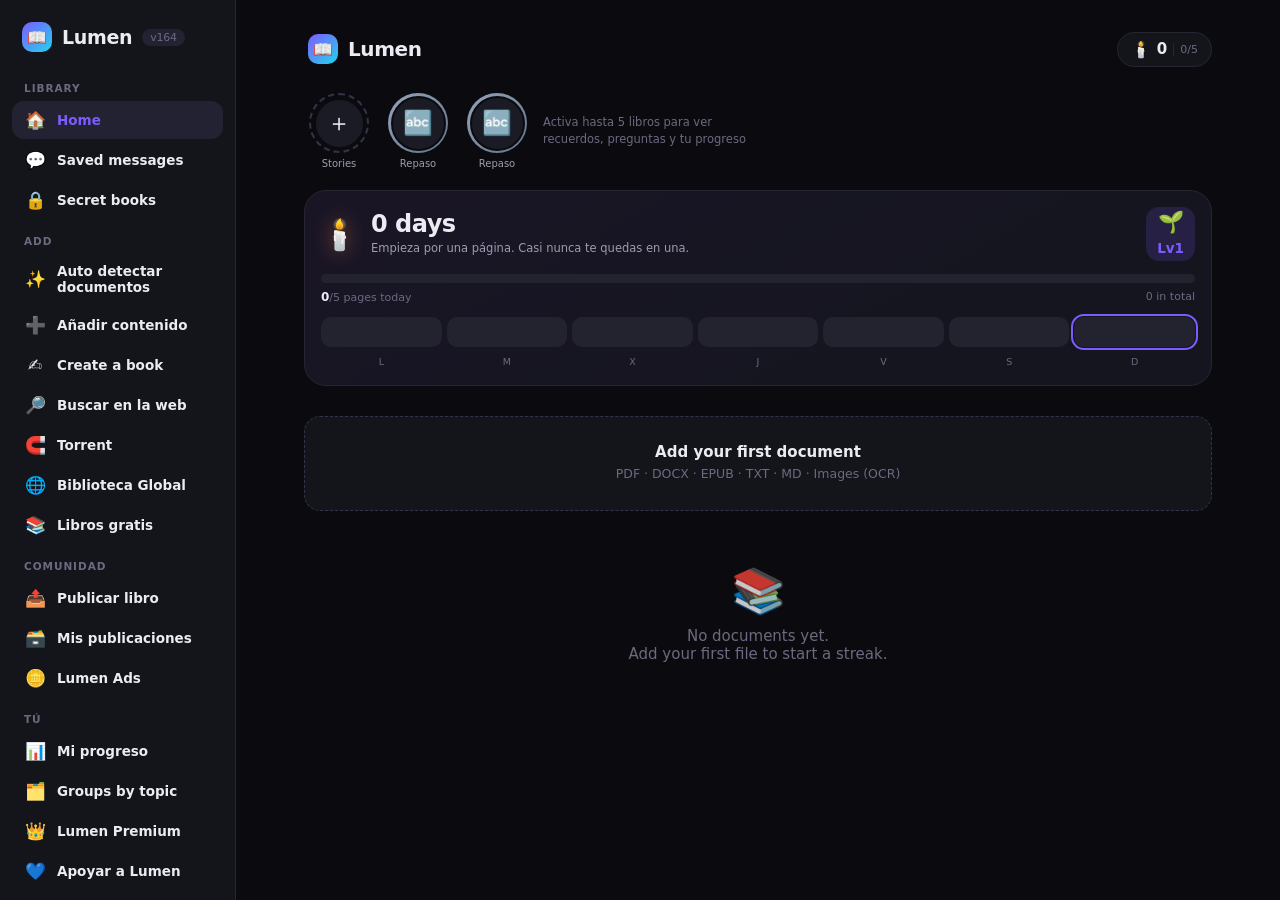
==== index.html @ 6e6fe769 "todo subido" ====
<!doctype html>
<html lang="es" class="dark">
  <head>
    <meta charset="UTF-8" />
    <link rel="icon" type="image/svg+xml" href="./favicon.svg" />
    <meta
      name="viewport"
      content="width=device-width, initial-scale=1.0, maximum-scale=1.0, user-scalable=no, viewport-fit=cover"
    />
    <meta name="theme-color" content="#0b0b0f" />
    <meta name="mobile-web-app-capable" content="yes" />
    <meta name="apple-mobile-web-app-status-bar-style" content="black-translucent" />
    <title>Lumen Reader</title>
    <script type="module" crossorigin src="./assets/index-DOrzQ79O.js"></script>
    <link rel="modulepreload" crossorigin href="./assets/rolldown-runtime-D1cXj70v.js">
    <link rel="modulepreload" crossorigin href="./assets/react-1WJTggxS.js">
    <link rel="modulepreload" crossorigin href="./assets/db-Ii3ipPL7.js">
    <link rel="modulepreload" crossorigin href="./assets/originals-D2DFW8Gx.js">
    <link rel="modulepreload" crossorigin href="./assets/streak-CnTdupFR.js">
    <link rel="stylesheet" crossorigin href="./assets/index-DQUWFWNX.css">
  <link rel="manifest" href="./manifest.webmanifest"><script id="vite-plugin-pwa:register-sw" src="./registerSW.js"></script></head>
  <body>
    <div id="root"></div>
  </body>
</html>
---- assets/index-DQUWFWNX.css ----
:root {
  --bg: #0b0b0f;
  --bg-soft: #14141b;
  --bg-elev: #1b1b25;
  --line: #262633;
  --fg: #ecebf3;
  --fg-dim: #9d9cb0;
  --fg-mute: #6b6a80;
  --accent: #7c5cff;
  --accent-2: #22d3ee;
  --flame: #ff8a3d;
  --ok: #34d399;
  --danger: #f87171;
  --radius: 18px;
  --safe-t: env(safe-area-inset-top, 0px);
  --safe-b: env(safe-area-inset-bottom, 0px);
  --reader-bg: #0b0b0f;
  --reader-fg: #ecebf3;
  /* superficies derivadas: cada tema las redefine */
  --streak-a: #1a1526;
  --streak-b: #151520;
  --track: #23222f;
  --dash: #33324a;
  --drop-over: #191830;
  --cover-a: #262336;
  --cover-b: #1b1a26;
  --chip-bg: #232232;
  --grab: #3a3950;
  --switch-off: #35344a;
  --pop-bg: #262538;
  color-scheme: dark;
}

/* ---- Temas completos: afectan a TODA la app, no solo al lector ---- */
:root[data-theme='dark'] {
  color-scheme: dark;
}

:root[data-theme='black'] {
  --streak-a: #101018;
  --streak-b: #08080c;
  --track: #1c1c26;
  --dash: #2a2a38;
  --drop-over: #14141d;
  --cover-a: #1b1b26;
  --cover-b: #121219;
  --chip-bg: #1b1b26;
  --grab: #2e2e3e;
  --switch-off: #2b2b3a;
  --pop-bg: #16161f;
  --bg: #000000;
  --bg-soft: #0c0c10;
  --bg-elev: #131318;
  --line: #232330;
  --fg: #e6e6ee;
  --fg-dim: #9a99ad;
  --fg-mute: #6a697e;
  --reader-bg: #000000;
  --reader-fg: #d7d7de;
  color-scheme: dark;
}

:root[data-theme='sepia'] {
  --streak-a: #f7eeda;
  --streak-b: #ecdcbf;
  --track: #ddcdaf;
  --dash: #c9b48f;
  --drop-over: #f2e6cd;
  --cover-a: #f0e2c8;
  --cover-b: #e3d1ae;
  --chip-bg: #e8dbc0;
  --grab: #c3ae89;
  --switch-off: #c9b795;
  --pop-bg: #fbf4e6;
  --bg: #efe3cc;
  --bg-soft: #f7eeda;
  --bg-elev: #fbf4e6;
  --line: #ddcdaf;
  --fg: #3a3025;
  --fg-dim: #6d5f4b;
  --fg-mute: #8d7d64;
  --accent: #a1662f;
  --accent-2: #c98a3e;
  --reader-bg: #f3e9d7;
  --reader-fg: #3a3025;
  color-scheme: light;
}

:root[data-theme='light'] {
  --streak-a: #ffffff;
  --streak-b: #eef0f7;
  --track: #e3e5ee;
  --dash: #c6cad8;
  --drop-over: #eceefb;
  --cover-a: #f2f4fa;
  --cover-b: #e6e9f3;
  --chip-bg: #eaecf4;
  --grab: #c8ccd9;
  --switch-off: #c2c6d4;
  --pop-bg: #ffffff;
  --bg: #f4f5f9;
  --bg-soft: #ffffff;
  --bg-elev: #ffffff;
  --line: #e0e2ea;
  --fg: #14141b;
  --fg-dim: #55566a;
  --fg-mute: #7c7d92;
  --accent: #6d47ff;
  --accent-2: #0ea5b7;
  --reader-bg: #ffffff;
  --reader-fg: #14141b;
  color-scheme: light;
}

:root[data-theme='nocturno'] {
  --streak-a: #12263a;
  --streak-b: #0d1b2a;
  --track: #1b3145;
  --dash: #27455e;
  --drop-over: #12283c;
  --cover-a: #163049;
  --cover-b: #102437;
  --chip-bg: #17304a;
  --grab: #2b4c68;
  --switch-off: #274158;
  --pop-bg: #142438;
  --bg: #0a1420;
  --bg-soft: #0f1c2c;
  --bg-elev: #142438;
  --line: #1f3549;
  --fg: #dbe9f5;
  --fg-dim: #8fa8bf;
  --fg-mute: #62809b;
  --accent: #38bdf8;
  --accent-2: #34d399;
  --reader-bg: #0a1420;
  --reader-fg: #cfe2f2;
  color-scheme: dark;
}

* {
  box-sizing: border-box;
  -webkit-tap-highlight-color: transparent;
}

html,
body,
#root {
  height: 100%;
  margin: 0;
}

body {
  background: var(--bg);
  color: var(--fg);
  font-family: 'Inter', system-ui, -apple-system, 'Segoe UI', Roboto, sans-serif;
  overscroll-behavior: none;
  -webkit-font-smoothing: antialiased;
}

button {
  font: inherit;
  color: inherit;
  background: none;
  border: none;
  cursor: pointer;
}

input,
select,
textarea {
  font: inherit;
  color: inherit;
}

.app {
  min-height: 100%;
  display: flex;
  flex-direction: column;
}

/* ---------- Library ---------- */

.lib {
  padding: calc(var(--safe-t) + 14px) 16px calc(var(--safe-b) + 96px);
  max-width: 720px;
  margin: 0 auto;
  width: 100%;
}

.lib-head {
  display: flex;
  align-items: center;
  justify-content: space-between;
  gap: 12px;
  margin-bottom: 16px;
}

.brand {
  display: flex;
  align-items: center;
  gap: 10px;
  font-weight: 800;
  font-size: 20px;
  letter-spacing: -0.4px;
  cursor: pointer;
  background: none;
  border: none;
  color: inherit;
  padding: 4px;
  border-radius: 10px;
}
.brand:active { transform: scale(.97); opacity: .85; }

.brand-dot {
  width: 30px;
  height: 30px;
  border-radius: 10px;
  background: linear-gradient(140deg, var(--accent), var(--accent-2));
  display: grid;
  place-items: center;
  font-size: 16px;
}

.icon-btn {
  width: 40px;
  height: 40px;
  border-radius: 12px;
  display: grid;
  place-items: center;
  background: var(--bg-soft);
  border: 1px solid var(--line);
  font-size: 17px;
  transition: transform 0.12s ease, background 0.15s;
}
.icon-btn:active {
  transform: scale(0.92);
}

/* streak card */
.streak-card {
  background: linear-gradient(150deg, var(--streak-a), var(--streak-b) 60%);
  border: 1px solid var(--line);
  border-radius: 22px;
  padding: 18px;
  margin-bottom: 18px;
  position: relative;
  overflow: hidden;
}
.streak-card::after {
  content: '';
  position: absolute;
  right: -50px;
  top: -60px;
  width: 180px;
  height: 180px;
  background: radial-gradient(circle, rgba(124, 92, 255, 0.28), transparent 70%);
}
.streak-top {
  display: flex;
  align-items: center;
  gap: 14px;
}
.flame {
  font-size: 34px;
  filter: drop-shadow(0 0 12px rgba(255, 138, 61, 0.5));
  animation: flick 2.4s ease-in-out infinite;
}
@keyframes flick {
  0%, 100% { transform: scale(1) rotate(-2deg); }
  50% { transform: scale(1.08) rotate(2deg); }
}
.streak-n {
  font-size: 32px;
  font-weight: 900;
  line-height: 1;
  letter-spacing: -1px;
}
.streak-label {
  color: var(--fg-dim);
  font-size: 13px;
  margin-top: 2px;
}
.goal-bar {
  margin-top: 16px;
  height: 12px;
  border-radius: 99px;
  background: var(--track);
  overflow: hidden;
  position: relative;
}
.goal-fill {
  height: 100%;
  border-radius: 99px;
  background: linear-gradient(90deg, var(--accent), var(--accent-2));
  transition: width 0.5s cubic-bezier(0.22, 1, 0.36, 1);
}
.goal-meta {
  display: flex;
  justify-content: space-between;
  font-size: 12px;
  color: var(--fg-dim);
  margin-top: 8px;
}
.week {
  display: flex;
  gap: 6px;
  margin-top: 14px;
}
.week-day {
  flex: 1;
  text-align: center;
  font-size: 10px;
  color: var(--fg-mute);
}
.week-dot {
  height: 26px;
  border-radius: 9px;
  background: var(--track);
  display: grid;
  place-items: center;
  margin-bottom: 4px;
  font-size: 12px;
  border: 1px solid transparent;
}
.week-dot.hit {
  background: linear-gradient(160deg, rgba(124, 92, 255, 0.9), rgba(34, 211, 238, 0.75));
  color: #fff;
}
.week-dot.partial {
  border-color: var(--accent);
  color: var(--accent);
}
.week-dot.today {
  outline: 2px solid rgba(124, 92, 255, 0.6);
  outline-offset: 1px;
}

/* upload */
.drop {
  border: 1.5px dashed var(--dash);
  border-radius: var(--radius);
  padding: 22px 16px;
  text-align: center;
  background: var(--bg-soft);
  margin-bottom: 18px;
  transition: border-color 0.2s, background 0.2s;
}
.drop.over {
  border-color: var(--accent);
  background: var(--drop-over);
}
.drop-title {
  font-weight: 700;
  margin-bottom: 4px;
}
.drop-sub {
  color: var(--fg-mute);
  font-size: 12.5px;
  line-height: 1.5;
}
.btn {
  display: inline-flex;
  align-items: center;
  justify-content: center;
  gap: 8px;
  padding: 11px 18px;
  border-radius: 13px;
  font-weight: 650;
  font-size: 14.5px;
  background: var(--bg-elev);
  border: 1px solid var(--line);
  transition: transform 0.12s, filter 0.15s;
}
.btn:active {
  transform: scale(0.96);
}
.btn.primary {
  background: linear-gradient(135deg, var(--accent), #6d47ff);
  border-color: transparent;
  color: #fff;
  box-shadow: 0 8px 22px -10px rgba(124, 92, 255, 0.9);
}
.btn.ghost {
  background: transparent;
}
.btn.sm {
  padding: 8px 12px;
  font-size: 13px;
  border-radius: 11px;
}
.btn:disabled {
  opacity: 0.45;
}

.section-title {
  font-size: 12px;
  text-transform: uppercase;
  letter-spacing: 1.4px;
  color: var(--fg-mute);
  margin: 20px 4px 10px;
  font-weight: 700;
}

.book {
  display: flex;
  gap: 13px;
  align-items: center;
  padding: 13px;
  border-radius: 16px;
  background: var(--bg-soft);
  border: 1px solid var(--line);
  margin-bottom: 10px;
  transition: transform 0.12s, border-color 0.15s;
}
.book:active {
  transform: scale(0.985);
}
.book-cover {
  width: 46px;
  height: 60px;
  border-radius: 9px;
  display: grid;
  place-items: center;
  font-size: 20px;
  background: linear-gradient(150deg, var(--cover-a), var(--cover-b));
  border: 1px solid var(--line);
  flex-shrink: 0;
  overflow: hidden;
}
.book-cover img {
  width: 100%;
  height: 100%;
  object-fit: cover;
}
.book-main {
  flex: 1;
  min-width: 0;
}
.book-title {
  font-weight: 650;
  font-size: 15px;
  white-space: nowrap;
  overflow: hidden;
  text-overflow: ellipsis;
}
.book-sub {
  font-size: 11.5px;
  color: var(--fg-mute);
  margin-top: 3px;
  display: flex;
  gap: 7px;
  align-items: center;
  flex-wrap: wrap;
}
.tag {
  padding: 1.5px 7px;
  border-radius: 6px;
  background: var(--chip-bg);
  font-size: 10px;
  font-weight: 700;
  letter-spacing: 0.4px;
  text-transform: uppercase;
}
.tag.ocr {
  background: rgba(34, 211, 238, 0.16);
  color: var(--accent-2);
}
.tag.today {
  background: rgba(255, 138, 61, 0.18);
  color: var(--flame);
}
.mini-bar {
  height: 4px;
  border-radius: 99px;
  background: var(--track);
  margin-top: 8px;
  overflow: hidden;
}
.mini-fill {
  height: 100%;
  background: linear-gradient(90deg, var(--accent), var(--accent-2));
}

.empty {
  text-align: center;
  padding: 40px 20px;
  color: var(--fg-mute);
}
.empty-emoji {
  font-size: 44px;
  margin-bottom: 10px;
  opacity: 0.8;
}

/* progress toast */
.import-card {
  background: var(--bg-elev);
  border: 1px solid var(--line);
  border-radius: 16px;
  padding: 14px;
  margin-bottom: 10px;
}
.import-row {
  display: flex;
  justify-content: space-between;
  font-size: 13px;
  margin-bottom: 8px;
  gap: 10px;
}
.import-row b {
  font-weight: 650;
  overflow: hidden;
  text-overflow: ellipsis;
  white-space: nowrap;
}
.bar {
  height: 7px;
  background: var(--track);
  border-radius: 99px;
  overflow: hidden;
}
.bar > i {
  display: block;
  height: 100%;
  background: linear-gradient(90deg, var(--accent), var(--accent-2));
  transition: width 0.3s;
}

/* ---------- Reader ---------- */

.reader {
  position: fixed;
  inset: 0;
  background: var(--reader-bg);
  color: var(--reader-fg);
  display: flex;
  flex-direction: column;
  overflow: hidden;

  /* v117d: el lector a pantalla completa va por encima del sidebar (z:2) */
  z-index: 40;
}

.rd-surface {
  flex: 1;
  position: relative;
  overflow: hidden;
}

.rd-page {
  position: absolute;
  inset: 0;
  overflow-y: auto;
  overflow-x: hidden;
  -webkit-overflow-scrolling: touch;
  overscroll-behavior: contain;
  /* el scroll vertical mandan los dedos; el swipe lateral lo detecta JS */
  touch-action: pan-y;
  padding: calc(var(--safe-t) + 54px) 0 calc(var(--safe-b) + 96px);
}

/* Texto totalmente seleccionable y copiable */
.rd-text {
  -webkit-user-select: text;
  user-select: text;
  -webkit-touch-callout: default;
  white-space: pre-wrap;
  word-break: break-word;
  hyphens: auto;
  margin: 0 auto;
  max-width: 46rem;
  -webkit-user-select: text;
  user-select: text;
  -webkit-touch-callout: default;
  cursor: text;
}
.rd-text::selection,
.rd-text *::selection {
  background: rgba(124, 92, 255, 0.45);
  color: inherit;
}

.rd-canvas-wrap {
  position: absolute;
  inset: 0;
  overflow: hidden;
  display: grid;
  place-items: center;
  touch-action: none;
}
.rd-canvas-wrap canvas,
.rd-canvas-wrap img {
  max-width: 100%;
  max-height: 100%;
  object-fit: contain;
  transform-origin: 0 0;
  will-change: transform;
  display: block;
}

/* carousel */
.carousel {
  display: flex;
  height: 100%;
  overflow-x: auto;
  overflow-y: hidden;
  scroll-snap-type: x mandatory;
  -webkit-overflow-scrolling: touch;
  scrollbar-width: none;
  touch-action: pan-x;
  overscroll-behavior-x: contain;
}
.carousel::-webkit-scrollbar {
  display: none;
}
.carousel-item {
  flex: 0 0 100%;
  width: 100%;
  height: 100%;
  scroll-snap-align: center;
  scroll-snap-stop: always;
  overflow-y: auto;
  overflow-x: hidden;
  padding: calc(var(--safe-t) + 54px) 0 calc(var(--safe-b) + 72px);
}

/* chrome */
.rd-top,
.rd-bottom {
  position: absolute;
  left: 0;
  right: 0;
  z-index: 20;
  transition: transform 0.28s cubic-bezier(0.22, 1, 0.36, 1), opacity 0.2s;
  background: linear-gradient(to bottom, rgba(11, 11, 15, 0.97), rgba(11, 11, 15, 0.82) 70%, transparent);
  backdrop-filter: blur(14px);
}
.rd-top {
  top: 0;
  padding: calc(var(--safe-t) + 8px) 10px 12px;
  display: flex;
  align-items: center;
  gap: 8px;
}
.rd-bottom {
  bottom: 0;
  padding: 10px 12px calc(var(--safe-b) + 10px);
  background: linear-gradient(to top, rgba(11, 11, 15, 0.97), rgba(11, 11, 15, 0.82) 70%, transparent);
}
.hidden-top {
  transform: translateY(-115%);
  opacity: 0;
  pointer-events: none;
}
.hidden-bottom {
  transform: translateY(115%);
  opacity: 0;
  pointer-events: none;
}
:root[data-theme='sepia'] .rd-top,
:root[data-theme='light'] .rd-top {
  background: linear-gradient(to bottom, rgba(255, 255, 255, 0.96), rgba(255, 255, 255, 0.8) 70%, transparent);
}
:root[data-theme='sepia'] .rd-bottom,
:root[data-theme='light'] .rd-bottom {
  background: linear-gradient(to top, rgba(255, 255, 255, 0.96), rgba(255, 255, 255, 0.8) 70%, transparent);
}

.rd-title {
  flex: 1;
  min-width: 0;
  font-size: 13.5px;
  font-weight: 650;
  white-space: nowrap;
  overflow: hidden;
  text-overflow: ellipsis;
  opacity: 0.85;
}

.seg {
  display: flex;
  background: rgba(128, 128, 150, 0.16);
  border-radius: 11px;
  padding: 3px;
  gap: 2px;
}
.seg button {
  padding: 6px 11px;
  border-radius: 9px;
  font-size: 12px;
  font-weight: 650;
  opacity: 0.65;
}
.seg button.on {
  background: var(--accent);
  color: #fff;
  opacity: 1;
}

.rd-progress {
  display: flex;
  align-items: center;
  gap: 10px;
  margin-bottom: 8px;
}
.rd-slider {
  flex: 1;
  -webkit-appearance: none;
  appearance: none;
  height: 22px;
  background: transparent;
}
.rd-slider::-webkit-slider-runnable-track {
  height: 6px;
  border-radius: 99px;
  background: rgba(128, 128, 150, 0.3);
}
.rd-slider::-webkit-slider-thumb {
  -webkit-appearance: none;
  width: 17px;
  height: 17px;
  border-radius: 50%;
  background: var(--accent);
  margin-top: -5.5px;
  border: 2px solid #fff;
  box-shadow: 0 2px 8px rgba(0, 0, 0, 0.4);
}
.rd-slider::-moz-range-track {
  height: 6px;
  border-radius: 99px;
  background: rgba(128, 128, 150, 0.3);
}
.rd-slider::-moz-range-thumb {
  width: 15px;
  height: 15px;
  border: 2px solid #fff;
  border-radius: 50%;
  background: var(--accent);
}
.rd-count {
  font-size: 12px;
  font-variant-numeric: tabular-nums;
  opacity: 0.75;
  min-width: 62px;
  text-align: right;
  font-weight: 600;
}

.rd-tools {
  display: flex;
  gap: 6px;
  justify-content: space-between;
}
.tool {
  flex: 1;
  display: flex;
  flex-direction: column;
  align-items: center;
  gap: 3px;
  padding: 7px 2px;
  border-radius: 12px;
  font-size: 9.5px;
  font-weight: 600;
  opacity: 0.8;
  background: rgba(128, 128, 150, 0.1);
}
.tool span.i {
  font-size: 17px;
}
.tool.active {
  background: var(--accent);
  color: #fff;
  opacity: 1;
}
.tool:active {
  transform: scale(0.94);
}

/* Flechas laterales discretas: ya no son overlays que bloquean el scroll */
.nav-arrow {
  position: absolute;
  top: 50%;
  transform: translateY(-50%);
  width: 40px;
  height: 64px;
  border-radius: 14px;
  display: grid;
  place-items: center;
  font-size: 22px;
  background: rgba(128, 128, 150, 0.16);
  backdrop-filter: blur(8px);
  color: var(--reader-fg);
  opacity: 0.5;
  z-index: 6;
  transition: opacity 0.2s, transform 0.15s;
}
.nav-arrow:active {
  transform: translateY(-50%) scale(0.9);
  opacity: 1;
}
.nav-arrow.left {
  left: 6px;
}
.nav-arrow.right {
  right: 6px;
}
.nav-arrow:disabled {
  opacity: 0.12;
}

.page-badge {
  position: absolute;
  bottom: calc(var(--safe-b) + 8px);
  left: 50%;
  transform: translateX(-50%);
  font-size: 11px;
  opacity: 0.35;
  font-variant-numeric: tabular-nums;
  pointer-events: none;
  z-index: 4;
}

.tts-line {
  background: rgba(124, 92, 255, 0.22);
  border-radius: 4px;
  box-shadow: 0 0 0 3px rgba(124, 92, 255, 0.22);
}

/* sheets & modals */
.backdrop {
  position: fixed;
  inset: 0;
  background: rgba(0, 0, 0, 0.6);
  backdrop-filter: blur(3px);
  z-index: 60;
  animation: fade 0.18s ease;
}
@keyframes fade {
  from { opacity: 0; }
}
.sheet {
  position: fixed;
  left: 0;
  right: 0;
  bottom: 0;
  z-index: 61;
  background: var(--bg-elev);
  border-radius: 24px 24px 0 0;
  border-top: 1px solid var(--line);
  padding: 10px 16px calc(var(--safe-b) + 18px);
  max-height: 88vh;
  overflow-y: auto;
  animation: up 0.26s cubic-bezier(0.22, 1, 0.36, 1);
  color: var(--fg);
}
@keyframes up {
  from { transform: translateY(100%); }
}
.grab {
  width: 40px;
  height: 4px;
  border-radius: 99px;
  background: var(--grab);
  margin: 6px auto 14px;
}
.sheet h3 {
  margin: 0 0 14px;
  font-size: 17px;
  font-weight: 750;
}
.row {
  display: flex;
  align-items: center;
  justify-content: space-between;
  gap: 12px;
  padding: 11px 0;
  border-bottom: 1px solid var(--line);
}
.row:last-child {
  border-bottom: none;
}
.row-label {
  font-size: 14px;
}
.row-sub {
  font-size: 11.5px;
  color: var(--fg-mute);
  margin-top: 2px;
  line-height: 1.45;
}
input[type='range'].plain {
  width: 130px;
  accent-color: var(--accent);
}
select.plain,
input[type='number'].plain,
input[type='text'].plain {
  background: var(--bg-soft);
  border: 1px solid var(--line);
  border-radius: 10px;
  padding: 8px 10px;
  font-size: 13.5px;
  max-width: 170px;
}
.switch {
  width: 48px;
  height: 28px;
  border-radius: 99px;
  background: var(--switch-off);
  position: relative;
  transition: background 0.2s;
  flex-shrink: 0;
}
.switch.on {
  background: var(--accent);
}
.switch::after {
  content: '';
  position: absolute;
  top: 3px;
  left: 3px;
  width: 22px;
  height: 22px;
  border-radius: 50%;
  background: #fff;
  transition: transform 0.2s cubic-bezier(0.22, 1, 0.36, 1);
}
.switch.on::after {
  transform: translateX(20px);
}

.chips {
  display: flex;
  flex-wrap: wrap;
  gap: 8px;
  margin: 6px 0 4px;
}
.chip {
  padding: 8px 13px;
  border-radius: 11px;
  background: var(--bg-soft);
  border: 1px solid var(--line);
  font-size: 13px;
  font-weight: 600;
}
.chip.on {
  background: var(--accent);
  border-color: transparent;
  color: #fff;
}

.toast {
  pointer-events: none;
  position: fixed;
  left: 50%;
  top: calc(var(--safe-t, 0px) + 14px);
  transform: translateX(-50%);
  background: var(--pop-bg);
  border: 1px solid var(--line);
  color: var(--fg);
  padding: 11px 17px;
  border-radius: 13px;
  font-size: 13.5px;
  z-index: 2147483001;
  box-shadow: 0 12px 34px -12px rgba(0, 0, 0, 0.85);
  animation: up 0.22s ease;
  max-width: 88vw;
  text-align: center;
}

.celebrate {
  position: fixed;
  inset: 0;
  z-index: 95;
  display: grid;
  place-items: center;
  background: rgba(6, 6, 10, 0.86);
  backdrop-filter: blur(6px);
  animation: fade 0.25s;
  text-align: center;
  padding: 30px;
}
.celebrate .big {
  font-size: 78px;
  animation: pop 0.6s cubic-bezier(0.34, 1.56, 0.64, 1);
}
@keyframes pop {
  0% { transform: scale(0.2) rotate(-25deg); opacity: 0; }
  100% { transform: scale(1) rotate(0); opacity: 1; }
}

.spinner {
  width: 17px;
  height: 17px;
  border: 2.5px solid rgba(255, 255, 255, 0.22);
  border-top-color: var(--accent);
  border-radius: 50%;
  animation: spin 0.8s linear infinite;
  display: inline-block;
}
@keyframes spin {
  to { transform: rotate(360deg); }
}

.center-msg {
  display: grid;
  place-items: center;
  height: 100%;
  color: var(--fg-mute);
  font-size: 14px;
  gap: 12px;
  text-align: center;
  padding: 24px;
}

.ocr-banner {
  position: relative;
  z-index: 6; /* por encima de las zonas de toque: el botón debe ser pulsable */
  margin: 0 auto 14px;
  max-width: 46rem;
  background: rgba(34, 211, 238, 0.1);
  border: 1px solid rgba(34, 211, 238, 0.3);
  border-radius: 14px;
  padding: 12px 14px;
  font-size: 13px;
  display: flex;
  align-items: center;
  gap: 10px;
  justify-content: space-between;
  color: var(--fg);
}

.quote-preview {
  width: 100%;
  border-radius: 14px;
  border: 1px solid var(--line);
  margin-bottom: 12px;
  display: block;
}

.zoom-hint {
  position: absolute;
  top: calc(var(--safe-t) + 60px);
  left: 50%;
  transform: translateX(-50%);
  background: rgba(0, 0, 0, 0.6);
  color: #fff;
  padding: 6px 12px;
  border-radius: 10px;
  font-size: 11.5px;
  z-index: 8;
  pointer-events: none;
  animation: fade 0.3s;
}

.selection-pop {
  position: fixed;
  z-index: 70;
  background: var(--pop-bg);
  border: 1px solid var(--line);
  border-radius: 13px;
  padding: 6px;
  display: flex;
  gap: 4px;
  box-shadow: 0 14px 34px -14px #000;
}
.selection-pop button {
  padding: 7px 11px;
  border-radius: 9px;
  font-size: 12.5px;
  font-weight: 600;
  background: rgba(255, 255, 255, 0.06);
}

/* ================= Gamificación ================= */

.motivation {
  margin-top: 12px;
  font-size: 12.5px;
  line-height: 1.5;
  color: var(--fg-dim);
  font-style: italic;
  border-left: 2px solid var(--accent);
  padding-left: 10px;
}

.goal-bar {
  position: relative;
}
.goal-check {
  position: absolute;
  right: 6px;
  top: 50%;
  transform: translateY(-50%);
  font-size: 9px;
  font-weight: 900;
  color: #fff;
}

/* tarjeta de nivel */
.level-card {
  width: 100%;
  display: flex;
  align-items: center;
  gap: 12px;
  padding: 13px 14px;
  border-radius: 18px;
  background: var(--bg-soft);
  border: 1px solid var(--line);
  margin-bottom: 16px;
  text-align: left;
  transition: transform 0.12s;
}
.level-card:active {
  transform: scale(0.985);
}
.level-icon {
  width: 44px;
  height: 44px;
  border-radius: 13px;
  display: grid;
  place-items: center;
  font-size: 22px;
  background: linear-gradient(150deg, rgba(124, 92, 255, 0.25), rgba(34, 211, 238, 0.18));
  border: 1px solid var(--line);
  flex-shrink: 0;
}
.level-top {
  display: flex;
  align-items: center;
  justify-content: space-between;
  gap: 8px;
  font-size: 14px;
  margin-bottom: 7px;
}
.xp-pill {
  font-size: 10.5px;
  font-weight: 800;
  padding: 2px 8px;
  border-radius: 99px;
  background: rgba(124, 92, 255, 0.18);
  color: var(--accent);
  white-space: nowrap;
}
.xp-bar {
  height: 8px;
  border-radius: 99px;
  background: rgba(128, 128, 150, 0.2);
  overflow: hidden;
}
.xp-fill {
  height: 100%;
  border-radius: 99px;
  background: linear-gradient(90deg, var(--accent), var(--accent-2));
  transition: width 0.6s cubic-bezier(0.22, 1, 0.36, 1);
}
.level-sub {
  font-size: 11px;
  color: var(--fg-mute);
  margin-top: 6px;
}

.level-hero {
  display: flex;
  align-items: center;
  gap: 14px;
  margin-bottom: 14px;
}
.level-hero-icon {
  width: 58px;
  height: 58px;
  border-radius: 17px;
  display: grid;
  place-items: center;
  font-size: 30px;
  background: linear-gradient(150deg, rgba(124, 92, 255, 0.3), rgba(34, 211, 238, 0.2));
  border: 1px solid var(--line);
  flex-shrink: 0;
}

/* logros */
.ach-grid {
  display: grid;
  grid-template-columns: repeat(auto-fill, minmax(96px, 1fr));
  gap: 9px;
}
.ach {
  background: var(--bg-soft);
  border: 1px solid var(--line);
  border-radius: 14px;
  padding: 11px 8px;
  text-align: center;
  opacity: 0.45;
  filter: grayscale(1);
}
.ach.done {
  opacity: 1;
  filter: none;
  border-color: rgba(124, 92, 255, 0.45);
  background: linear-gradient(160deg, rgba(124, 92, 255, 0.13), var(--bg-soft));
}
.ach-icon {
  font-size: 25px;
  margin-bottom: 5px;
}
.ach-name {
  font-size: 11.5px;
  font-weight: 700;
  line-height: 1.25;
}
.ach-desc {
  font-size: 9.5px;
  color: var(--fg-mute);
  margin-top: 3px;
  line-height: 1.35;
}

/* XP flotante */
.xp-float {
  position: fixed;
  left: 50%;
  top: 22%;
  transform: translateX(-50%);
  z-index: 92;
  font-size: 26px;
  font-weight: 900;
  color: var(--accent-2);
  text-shadow: 0 3px 18px rgba(34, 211, 238, 0.6);
  pointer-events: none;
  animation: xpUp 1.6s cubic-bezier(0.22, 1, 0.36, 1) forwards;
}
@keyframes xpUp {
  0% { opacity: 0; transform: translateX(-50%) translateY(16px) scale(0.7); }
  22% { opacity: 1; transform: translateX(-50%) translateY(0) scale(1.12); }
  70% { opacity: 1; transform: translateX(-50%) translateY(-14px) scale(1); }
  100% { opacity: 0; transform: translateX(-50%) translateY(-52px) scale(0.9); }
}

/* confeti */
.confetti {
  position: absolute;
  inset: 0;
  pointer-events: none;
  overflow: hidden;
}
.confetti i {
  position: absolute;
  top: -8%;
  left: calc(var(--i) * 7.1%);
  width: 9px;
  height: 15px;
  border-radius: 2px;
  background: hsl(calc(var(--i) * 37), 85%, 62%);
  animation: fall 2.6s linear infinite;
  animation-delay: calc(var(--i) * 0.13s);
  opacity: 0.9;
}
@keyframes fall {
  0% { transform: translateY(0) rotate(0deg); opacity: 1; }
  100% { transform: translateY(105vh) rotate(680deg); opacity: 0.15; }
}

/* título renombrable del lector */
.rd-title {
  background: none;
  border: none;
  text-align: left;
  padding: 4px 6px;
  border-radius: 8px;
}
.rd-title:active {
  background: rgba(128, 128, 150, 0.18);
}

/* popup de selección legible en todos los temas */
.selection-pop button {
  white-space: nowrap;
}

/* ================= v3: colecciones, estados, wrapped ================= */

.quick-row {
  display: grid;
  grid-template-columns: repeat(4, 1fr);
  gap: 8px;
  margin-bottom: 14px;
}
.quick {
  display: flex;
  flex-direction: column;
  align-items: center;
  gap: 5px;
  padding: 12px 4px;
  border-radius: 15px;
  background: var(--bg-soft);
  border: 1px solid var(--line);
  font-size: 10.5px;
  font-weight: 650;
  color: var(--fg-dim);
  transition: transform .12s;
}
.quick span { font-size: 21px; }
.quick:active { transform: scale(.94); }

.compare-line {
  font-size: 12.5px;
  color: var(--fg-dim);
  background: var(--bg-soft);
  border: 1px solid var(--line);
  border-radius: 13px;
  padding: 10px 13px;
  margin-bottom: 14px;
}

/* --- Pinterest --- */
.pin-grid { columns: 2; column-gap: 9px; }
@media (min-width: 620px) { .pin-grid { columns: 3; } }
.pin {
  break-inside: avoid;
  margin-bottom: 9px;
  background: var(--bg-soft);
  border: 1px solid var(--line);
  border-radius: 15px;
  padding: 12px;
  cursor: pointer;
  transition: transform .12s;
}
.pin:active { transform: scale(.98); }
.pin-text {
  font-size: 13px;
  line-height: 1.5;
  font-family: Georgia, serif;
  display: -webkit-box;
  -webkit-line-clamp: 7;
  -webkit-box-orient: vertical;
  overflow: hidden;
}
.pin-note {
  margin-top: 7px;
  font-size: 11.5px;
  color: var(--fg-dim);
  border-top: 1px dashed var(--line);
  padding-top: 6px;
}
.pin-meta {
  margin-top: 9px;
  font-size: 10px;
  color: var(--fg-mute);
  display: flex;
  flex-direction: column;
  gap: 2px;
}
.pin-book { font-weight: 700; color: var(--accent); }
.pin-tags { display: flex; flex-wrap: wrap; gap: 4px; margin-top: 6px; }
.pin-mark { font-size: 11px; margin-right: 3px; }

.quote-box {
  background: var(--bg-soft);
  border-left: 4px solid var(--accent);
  border-radius: 10px;
  padding: 12px 14px;
  font-family: Georgia, serif;
  font-size: 14.5px;
  line-height: 1.6;
}

/* --- resaltados --- */
.hl { border-radius: 3px; padding: 1px 0; }
/* Resaltado de «palabra desconocida»: se ve que se puede tocar. */
mark.hl-desconocida { cursor: pointer; text-decoration: underline dotted rgba(0,0,0,.35); }
mark.hl.destello { animation: hlDestello 1.2s ease; }
@keyframes hlDestello {
  0%, 100% { box-shadow: none; }
  40% { box-shadow: 0 0 0 4px rgba(124, 92, 255, 0.55); }
}

/* Significado/sinónimos de una palabra desconocida en la lista de resaltados. */
.hl-def {
  margin-top: 6px; font-size: 11.5px; color: var(--accent);
  font-weight: 700; cursor: pointer;
}
.hl-def-pop {
  position: fixed; inset: 0; z-index: 95;
  background: rgba(0,0,0,0.6); display: grid; place-items: center;
  padding: 22px;
}
.hl-def-pop-card {
  width: 100%; max-width: 340px; background: var(--bg-elev);
  border: 1px solid var(--line); border-radius: 16px; padding: 16px;
}
.hl-def-pop-head {
  display: flex; align-items: center; justify-content: space-between;
  margin-bottom: 10px;
}
.hl-def-pop-head b { font-size: 17px; color: var(--fg); }
.hl-def-pop-def { font-size: 13px; line-height: 1.5; color: var(--fg); }
.hl-def-pop-sin { font-size: 12px; color: var(--fg-dim); margin-top: 8px; line-height: 1.5; }
.hl-def-pop-sin b { color: var(--fg); }
.hl-palette {
  position: fixed;
  z-index: 71;
  display: flex;
  gap: 6px;
  padding: 7px;
  border-radius: 12px;
  background: var(--pop-bg);
  border: 1px solid var(--line);
  box-shadow: 0 12px 30px -12px #000;
}
.hl-palette button {
  width: 26px;
  height: 26px;
  border-radius: 8px;
  border: 1.5px solid rgba(255,255,255,.28);
}
.hl-palette button:active { transform: scale(.88); }
.tts-line.plain { background: transparent; box-shadow: none; }

.note-item {
  display: flex;
  align-items: center;
  gap: 8px;
  padding: 11px;
  background: var(--bg-soft);
  border: 1px solid var(--line);
  border-radius: 13px;
  margin-bottom: 8px;
}
.note-text {
  font-size: 13px;
  line-height: 1.45;
  display: -webkit-box;
  -webkit-line-clamp: 3;
  -webkit-box-orient: vertical;
  overflow: hidden;
}

.book.pinned { border-color: rgba(124,92,255,.45); }

.ctx-grid { display: grid; grid-template-columns: repeat(2, 1fr); gap: 8px; }
.ctx {
  display: flex;
  flex-direction: column;
  align-items: center;
  gap: 6px;
  padding: 15px 6px;
  border-radius: 14px;
  background: var(--bg-soft);
  border: 1px solid var(--line);
  font-size: 12px;
  font-weight: 600;
}
.ctx span { font-size: 21px; }
.ctx:active { transform: scale(.95); }

.shots { display: flex; gap: 6px; overflow-x: auto; margin-bottom: 10px; }
.shots img {
  height: 74px;
  border-radius: 9px;
  border: 1px solid var(--line);
}

/* --- estados / historias --- */
.stories {
  position: fixed;
  inset: 0;
  z-index: 100;
  background: #08070d;
  display: flex;
  flex-direction: column;
  color: #fff;
  overflow: hidden;
}
.st-bars {
  display: flex;
  gap: 4px;
  padding: calc(var(--safe-t) + 10px) 12px 6px;
  z-index: 3;
}
.st-bar {
  flex: 1;
  height: 3px;
  border-radius: 99px;
  background: rgba(255,255,255,.22);
  overflow: hidden;
}
.st-bar > i { display: block; height: 100%; width: 0; background: #fff; border-radius: 99px; }
.st-bar > i.done { width: 100%; }
.st-bar > i.run { animation: stFill linear forwards; }
@keyframes stFill { from { width: 0 } to { width: 100% } }

.st-head {
  display: flex;
  align-items: center;
  gap: 10px;
  padding: 6px 12px 10px;
  z-index: 3;
}
.st-book { display: flex; align-items: center; gap: 10px; flex: 1; min-width: 0; }
.st-emoji {
  width: 38px; height: 38px;
  border-radius: 12px;
  display: grid; place-items: center;
  font-size: 19px;
  background: rgba(255,255,255,.12);
}
.st-title {
  font-size: 13.5px; font-weight: 700;
  white-space: nowrap; overflow: hidden; text-overflow: ellipsis;
}
.st-kind { font-size: 11px; color: #b9b7cc; }
.stories .icon-btn { background: rgba(255,255,255,.12); border-color: transparent; color: #fff; }

.st-nav { position: absolute; top: 120px; bottom: 120px; width: 22%; z-index: 20; cursor: pointer; }
.st-prev { left: 0; }
.st-next { right: 0; }

.st-body {
  flex: 1;
  display: flex;
  flex-direction: column;
  align-items: center;
  padding: 24px 26px;
  overflow-y: auto;
  overflow-x: hidden;
  max-height: calc(100vh - 150px);
  position: relative;
  z-index: 5;
  -webkit-overflow-scrolling: touch;
  margin: auto 0;
}

/* Diseño visual humanizado y gamificado para historias de motivación */
.st-motivacion-card {
  width: 100%;
  max-width: 32rem;
  background: linear-gradient(135deg, rgba(124, 92, 255, 0.25) 0%, rgba(255, 107, 129, 0.2) 100%);
  border: 1px solid rgba(255, 255, 255, 0.25);
  border-radius: 24px;
  padding: 26px 22px;
  text-align: center;
  box-shadow: 0 12px 32px rgba(0, 0, 0, 0.3);
  backdrop-filter: blur(14px);
  position: relative;
  z-index: 10;
}
.st-mot-badge {
  display: inline-flex;
  align-items: center;
  gap: 6px;
  background: rgba(255, 255, 255, 0.15);
  border: 1px solid rgba(255, 255, 255, 0.25);
  padding: 5px 14px;
  border-radius: 99px;
  font-size: 11px;
  font-weight: 700;
  letter-spacing: 0.8px;
  color: #fff;
  margin-bottom: 18px;
}
.st-mot-quote {
  font-family: Georgia, serif;
  font-size: 22px;
  font-weight: 500;
  line-height: 1.55;
  color: #fff;
  margin-bottom: 22px;
  text-shadow: 0 2px 4px rgba(0,0,0,0.2);
}
.st-mot-footer {
  display: flex;
  align-items: center;
  gap: 12px;
  background: rgba(0, 0, 0, 0.22);
  padding: 12px 14px;
  border-radius: 16px;
  margin-bottom: 18px;
  text-align: left;
}
.st-mot-avatar {
  font-size: 26px;
  width: 44px;
  height: 44px;
  border-radius: 50%;
  background: rgba(255, 255, 255, 0.15);
  display: flex;
  align-items: center;
  justify-content: center;
  flex-shrink: 0;
}
.st-mot-meta b {
  display: block;
  font-size: 13px;
  color: #fff;
  margin-bottom: 2px;
}
.st-mot-meta span {
  font-size: 11.5px;
  color: rgba(255, 255, 255, 0.75);
}
.st-mot-actions {
  display: flex;
  justify-content: center;
}

.st-quote {
  font-family: Georgia, serif;
  font-size: 22px;
  line-height: 1.6;
  text-align: center;
  border-left: 4px solid #7c5cff;
  padding: 8px 0 8px 18px;
  text-align: left;
  max-width: 26rem;
}
.st-quiz { width: 100%; max-width: 26rem; margin: 0 auto; text-align: center; }
.st-q { font-size: 20px; font-weight: 650; line-height: 1.45; margin-bottom: 12px; }
.st-hint { font-size: 12.5px; color: #a9a7bd; font-style: italic; margin-bottom: 14px; }
.st-answer {
  width: 100%;
  min-height: 110px;
  background: rgba(255,255,255,.08);
  border: 1px solid rgba(255,255,255,.18);
  border-radius: 13px;
  padding: 11px;
  color: #fff;
  margin-bottom: 12px;
  resize: vertical;
}
.st-result {
  border-radius: 12px;
  padding: 11px;
  margin-bottom: 12px;
  font-size: 13.5px;
  background: rgba(255,255,255,.1);
}
.st-result.good { background: rgba(52,211,153,.2); }
.st-result.mid { background: rgba(245,158,11,.2); }
.st-result.bad { background: rgba(248,113,113,.2); }

.st-stat { text-align: center; width: 100%; max-width: 26rem; margin: 0 auto; }
.st-ring {
  width: 132px; height: 132px;
  border-radius: 50%;
  margin: 0 auto 20px;
  display: grid; place-items: center;
  background: conic-gradient(#7c5cff var(--p, 50%), rgba(255,255,255,.12) 0);
  position: relative;
}
.st-ring::after {
  content: '';
  position: absolute;
  inset: 11px;
  border-radius: 50%;
  background: #08070d;
}
.st-ring-n { position: relative; z-index: 1; font-size: 30px; font-weight: 800; }
.st-stat-grid {
  display: grid;
  grid-template-columns: repeat(2, 1fr);
  gap: 12px;
  margin-bottom: 16px;
}
.st-stat-grid > div {
  background: rgba(255,255,255,.07);
  border-radius: 13px;
  padding: 12px 8px;
}
.st-stat-grid b { display: block; font-size: 21px; }
.st-stat-grid span { font-size: 10.5px; color: #a9a7bd; }
.st-time { font-size: 13px; color: #8be9d0; margin-bottom: 10px; }
.st-msg { font-size: 14px; line-height: 1.55; color: #dcd9ee; }

.st-foot {
  display: flex;
  gap: 8px;
  justify-content: center;
  padding: 10px 12px calc(var(--safe-b) + 14px);
  z-index: 3;
  flex-wrap: wrap;
}
.stories .btn.ghost {
  background: rgba(255,255,255,.12);
  border-color: transparent;
  color: #fff;
}

/* --- wrapped --- */
.wrap-card {
  border-radius: 22px;
  padding: 22px 18px;
  background: linear-gradient(150deg, #1a1030, #2a1b52 55%, #0d2440);
  color: #fff;
  overflow: hidden;
}
.wrap-head {
  display: flex;
  justify-content: space-between;
  font-size: 10.5px;
  letter-spacing: 1.6px;
  font-weight: 800;
  color: #a78bfa;
  margin-bottom: 14px;
}
.wrap-hero { text-align: center; margin-bottom: 20px; }
.wrap-hero b { display: block; font-size: 62px; line-height: 1; font-weight: 900; }
.wrap-hero span { font-size: 13px; color: #cfcae8; }
.wrap-grid { display: grid; grid-template-columns: repeat(3, 1fr); gap: 10px; margin-bottom: 16px; }
.wrap-cell { background: rgba(255,255,255,.09); border-radius: 13px; padding: 11px 6px; text-align: center; }
.wrap-cell b { display: block; font-size: 20px; font-weight: 800; }
.wrap-cell span { font-size: 9.5px; color: #b9b4d4; line-height: 1.3; display: block; margin-top: 3px; }
.wrap-line { font-size: 12.5px; color: #ddd9f0; margin-bottom: 7px; }
.wrap-quote {
  margin-top: 12px;
  font-family: Georgia, serif;
  font-style: italic;
  font-size: 13.5px;
  color: #e8e4ff;
  border-left: 3px solid #a78bfa;
  padding-left: 11px;
  line-height: 1.55;
}
.global-search {
  width: 100%;
  max-width: 100%;
  margin-bottom: 12px;
  text-align: left;
  cursor: pointer;
  color: var(--fg-mute);
}

/* ============ v3.1: interfaz simplificada ============ */

/* --- hoja inferior moderna --- */
.sheet {
  padding: 0 0 calc(var(--safe-b) + 16px);
  display: flex;
  flex-direction: column;
  transition: transform .26s cubic-bezier(.22,1,.36,1);
  box-shadow: 0 -18px 50px -20px rgba(0,0,0,.7);
}
.sheet.out { transform: translateY(100%); }
.backdrop { transition: opacity .2s; }
.backdrop.out { opacity: 0 !important; }
.sheet-head {
  padding: 8px 16px 4px;
  flex-shrink: 0;
  touch-action: none;
  cursor: grab;
}
.grab {
  width: 42px; height: 4px;
  border-radius: 99px;
  background: var(--grab);
  margin: 2px auto 10px;
}
.sheet-title {
  display: flex;
  align-items: center;
  justify-content: space-between;
  gap: 10px;
  padding-bottom: 10px;
}
.sheet-title h3 { margin: 0; font-size: 16.5px; font-weight: 750; }
.sheet-x {
  width: 30px; height: 30px;
  border-radius: 50%;
  background: var(--track);
  color: var(--fg-dim);
  font-size: 13px;
  display: grid; place-items: center;
  flex-shrink: 0;
}
.sheet-body {
  overflow-y: auto;
  overscroll-behavior: contain;
  padding: 0 16px;
  max-height: calc(88vh - 70px);
}

/* --- cabecera compacta --- */
.streak-pill {
  display: flex;
  align-items: center;
  gap: 6px;
  padding: 7px 13px;
  border-radius: 99px;
  background: var(--bg-soft);
  border: 1px solid var(--line);
  font-size: 13px;
}
.streak-pill b { font-size: 15px; font-weight: 800; }
.streak-pill i {
  font-style: normal;
  font-size: 11px;
  color: var(--fg-mute);
  padding-left: 6px;
  border-left: 1px solid var(--line);
}
.flame-sm { font-size: 16px; }

.mini-streak {
  margin-bottom: 14px;
  cursor: pointer;
}
.mini-streak .goal-bar { height: 6px; }
.mini-streak-row {
  display: flex;
  justify-content: space-between;
  align-items: center;
  gap: 10px;
  margin-top: 7px;
  font-size: 11.5px;
  color: var(--fg-dim);
  font-style: italic;
}
.mini-streak-num { font-style: normal; font-weight: 700; color: var(--accent); white-space: nowrap; }

/* --- estados tipo Instagram --- */
.story-row {
  display: flex;
  gap: 13px;
  overflow-x: auto;
  padding: 2px 2px 12px;
  margin-bottom: 8px;
  scrollbar-width: none;
}
.story-row::-webkit-scrollbar { display: none; }
.story-item {
  display: flex;
  flex-direction: column;
  align-items: center;
  gap: 5px;
  flex-shrink: 0;
  width: 66px;
}
.story-item span {
  font-size: 10px;
  color: var(--fg-dim);
  max-width: 66px;
  white-space: nowrap;
  overflow: hidden;
  text-overflow: ellipsis;
}
.story-ring {
  width: 60px; height: 60px;
  border-radius: 50%;
  padding: 2.5px;
  display: grid;
  place-items: center;
  background: var(--line);
}
.story-ring.new { background: conic-gradient(from 150deg, #7c5cff, #22d3ee, #f59e0b, #7c5cff); }
.story-ring.seen { background: var(--line); }
.story-ring.add { background: transparent; border: 2px dashed var(--dash); }
.story-face {
  width: 100%; height: 100%;
  border-radius: 50%;
  background: var(--bg-elev);
  border: 2.5px solid var(--bg);
  display: grid; place-items: center;
  font-size: 24px;
}
.story-item:active .story-ring { transform: scale(.93); }
.story-hint {
  align-self: center;
  font-size: 11.5px;
  color: var(--fg-mute);
  line-height: 1.45;
  max-width: 210px;
}

/* --- zona de importación reducida --- */
.drop-lite {
  border: 1.5px dashed var(--dash);
  border-radius: 16px;
  padding: 26px 16px;
  text-align: center;
  margin-bottom: 14px;
  background: var(--bg-soft);
}
.lib.over { outline: 2px dashed var(--accent); outline-offset: -8px; }

/* --- botón flotante --- */
.fab {
  position: fixed;
  right: 18px;
  bottom: calc(var(--safe-b) + 20px);
  width: 58px; height: 58px;
  border-radius: 20px;
  background: linear-gradient(135deg, var(--accent), #6d47ff);
  color: #fff;
  font-size: 26px;
  font-weight: 300;
  display: grid; place-items: center;
  box-shadow: 0 12px 30px -8px rgba(124,92,255,.75);
  z-index: 55;
  transition: transform .22s cubic-bezier(.22,1,.36,1);
}
.fab.open { transform: rotate(135deg); }
.fab:active { transform: scale(.92); }
.fab.open:active { transform: rotate(135deg) scale(.92); }
.fab-scrim {
  position: fixed; inset: 0;
  background: rgba(0,0,0,.5);
  backdrop-filter: blur(2px);
  z-index: 54;
  animation: fade .16s;
}
.fab-menu {
  position: fixed;
  right: 18px;
  bottom: calc(var(--safe-b) + 88px);
  z-index: 56;
  display: flex;
  flex-direction: column;
  gap: 8px;
  align-items: flex-end;
}
.fab-item {
  display: flex;
  align-items: center;
  gap: 10px;
  padding: 11px 15px;
  border-radius: 15px;
  background: var(--bg-elev);
  border: 1px solid var(--line);
  font-size: 13.5px;
  font-weight: 600;
  box-shadow: 0 10px 26px -12px rgba(0,0,0,.7);
  animation: fabIn .22s cubic-bezier(.22,1,.36,1) backwards;
  white-space: nowrap;
}
.fab-item:nth-child(1){animation-delay:.02s}
.fab-item:nth-child(2){animation-delay:.05s}
.fab-item:nth-child(3){animation-delay:.08s}
.fab-item:nth-child(4){animation-delay:.11s}
.fab-item:nth-child(5){animation-delay:.14s}
.fab-item:nth-child(6){animation-delay:.17s}
@keyframes fabIn {
  from { opacity: 0; transform: translateY(14px) scale(.9); }
}
.fab-ico { font-size: 18px; }

/* --- menú de herramientas del lector --- */
.ctx.on { border-color: var(--accent); color: var(--accent); }

/* la barra inferior con 4 botones respira más */
.rd-tools { position: relative; z-index: 22; pointer-events: auto; }
.rd-tools .tool { padding: 9px 2px; font-size: 10.5px; pointer-events: auto; }
.rd-tools .tool span.i { font-size: 19px; }

.lib { padding-bottom: calc(var(--safe-b) + 110px); }

/* ============ v4: biblioteca Telegram + racha ============ */

/* --- racha semanal --- */
.streak-week {
  background: linear-gradient(150deg, var(--streak-a), var(--streak-b) 70%);
  border: 1px solid var(--line);
  border-radius: 22px;
  padding: 16px;
  margin-bottom: 14px;
  cursor: pointer;
}
.sw-top { display: flex; align-items: center; gap: 13px; margin-bottom: 13px; }
.sw-flame { font-size: 30px; filter: drop-shadow(0 0 10px rgba(255,138,61,.45)); animation: flick 2.4s ease-in-out infinite; }
.sw-days { font-size: 24px; font-weight: 900; line-height: 1.05; letter-spacing: -.5px; }
.sw-sub { font-size: 11.5px; color: var(--fg-dim); margin-top: 3px; line-height: 1.4; }
.sw-level {
  display: flex; flex-direction: column; align-items: center; gap: 1px;
  padding: 6px 10px; border-radius: 13px;
  background: rgba(124,92,255,.16); flex-shrink: 0;
}
.sw-level span { font-size: 17px; }
.sw-level b { font-size: 10px; color: var(--accent); }
.sw-bar { height: 9px; border-radius: 99px; background: var(--track); overflow: hidden; }
.sw-fill {
  height: 100%; border-radius: 99px;
  background: linear-gradient(90deg, var(--accent), var(--accent-2));
  transition: width .5s cubic-bezier(.22,1,.36,1);
}
.sw-meta {
  display: flex; justify-content: space-between;
  font-size: 11px; color: var(--fg-mute); margin-top: 7px;
}
.sw-meta b { color: var(--fg); font-size: 12px; }
.sw-week { display: flex; gap: 5px; margin-top: 13px; }
.sw-day { flex: 1; text-align: center; }
.sw-dot {
  height: 30px; border-radius: 10px;
  background: var(--track);
  display: grid; place-items: center;
  font-size: 11.5px; font-weight: 700;
  margin-bottom: 4px; border: 1px solid transparent;
}
.sw-dot.hit { background: linear-gradient(160deg, var(--accent), var(--accent-2)); color: #fff; }
.sw-dot.partial { border-color: var(--accent); color: var(--accent); }
.sw-dot.today { outline: 2px solid var(--accent); outline-offset: 1px; }
.sw-day span { font-size: 9.5px; color: var(--fg-mute); }

/* --- buscador --- */
.search-bar {
  display: flex; align-items: center; gap: 8px;
  background: var(--bg-soft); border: 1px solid var(--line);
  border-radius: 15px; padding: 0 10px; margin-bottom: 10px;
  height: 44px;
}
.search-bar input {
  flex: 1; background: none; border: none; outline: none;
  font-size: 14px; color: var(--fg); min-width: 0;
}
.search-ico { font-size: 15px; opacity: .6; }
.search-clear, .search-sort {
  width: 30px; height: 30px; border-radius: 9px;
  display: grid; place-items: center; font-size: 14px;
  color: var(--fg-dim); flex-shrink: 0;
}
.search-sort { background: var(--track); font-size: 16px; }

/* --- categorías --- */
.cat-row {
  display: flex; gap: 7px; overflow-x: auto;
  padding-bottom: 10px; margin-bottom: 4px;
  scrollbar-width: none;
}
.cat-row::-webkit-scrollbar { display: none; }
.cat {
  display: inline-flex; align-items: center; gap: 5px;
  padding: 7px 13px; border-radius: 99px;
  background: var(--bg-soft); border: 1px solid var(--line);
  font-size: 12.5px; font-weight: 600; white-space: nowrap; flex-shrink: 0;
}
.cat.on { background: var(--accent); border-color: transparent; color: #fff; }
.cat i {
  font-style: normal; font-size: 10px; opacity: .65;
  background: rgba(128,128,150,.25); border-radius: 99px; padding: 1px 6px;
}
.cat.on i { background: rgba(255,255,255,.25); }

/* --- ordenar --- */
.sort-row {
  display: flex; align-items: center; gap: 12px;
  width: 100%; padding: 14px 4px;
  border-bottom: 1px solid var(--line); font-size: 14.5px;
}
.sort-row:last-child { border-bottom: none; }
.sort-ico { font-size: 18px; }
.sort-check { color: var(--accent); font-weight: 800; }

.drag-handle {
  font-size: 17px; color: var(--fg-mute);
  cursor: grab; padding-right: 2px; flex-shrink: 0;
}
.book[draggable='true'] { cursor: grab; }

/* --- control de volumen preciso --- */
.vol-row { display: flex; align-items: center; gap: 10px; padding: 10px 0; }
.vol-slider { flex: 1; -webkit-appearance: none; appearance: none; height: 30px; background: transparent; }
.vol-slider::-webkit-slider-runnable-track {
  height: 8px; border-radius: 99px; background: var(--track);
}
.vol-slider::-webkit-slider-thumb {
  -webkit-appearance: none; width: 24px; height: 24px; border-radius: 50%;
  background: var(--accent); margin-top: -8px;
  border: 3px solid var(--bg-elev); box-shadow: 0 2px 8px rgba(0,0,0,.4);
}
.vol-slider::-moz-range-track { height: 8px; border-radius: 99px; background: var(--track); }
.vol-slider::-moz-range-thumb {
  width: 20px; height: 20px; border-radius: 50%;
  background: var(--accent); border: 3px solid var(--bg-elev);
}
.vol-val {
  min-width: 46px; text-align: right;
  font-size: 13px; font-variant-numeric: tabular-nums; font-weight: 700;
}
.vol-btn {
  width: 34px; height: 34px; border-radius: 11px;
  background: var(--track); display: grid; place-items: center;
  font-size: 15px; flex-shrink: 0;
}

/* Regla heredada del proyecto original: reservaba un hueco OCULTO para
   anuncios «futuros». Ocultaba el anuncio real, así que ahora sólo aplica
   a los huecos antiguos que sigan usando esa clase. */
.ad-slot:not(.ad-space) { display: none; min-height: 0; }

/* --- estados: página escaneada --- */
.st-content { width: 100%; max-width: 26rem; margin: 0 auto; display: flex; flex-direction: column; gap: 14px; }
.st-scan { position: relative; border-radius: 16px; overflow: hidden; border: 1px solid rgba(255,255,255,.14); }
.st-scan img { width: 100%; display: block; max-height: 44vh; object-fit: cover; object-position: top; }
.st-scan-tag {
  position: absolute; left: 10px; bottom: 10px;
  background: rgba(0,0,0,.65); backdrop-filter: blur(6px);
  color: #fff; font-size: 10.5px; padding: 4px 9px; border-radius: 8px;
}
.st-quote { font-size: 19px; max-height: 34vh; overflow-y: auto; }
.st-foot { flex-wrap: wrap; }

.group-head {
  font-size: 11px; font-weight: 800; letter-spacing: .8px;
  text-transform: uppercase; color: var(--fg-mute);
  margin: 14px 2px 8px; display: flex; align-items: center; gap: 7px;
}
.group-head i {
  font-style: normal; font-size: 10px;
  background: var(--chip-bg); border-radius: 99px; padding: 1px 7px;
}

.ai-box {
  background: linear-gradient(150deg, rgba(124,92,255,.12), rgba(34,211,238,.06));
  border: 1px solid var(--line); border-radius: 15px;
  padding: 13px; margin: 10px 0;
}
.ai-title { font-size: 13px; font-weight: 750; margin-bottom: 5px; }
.ai-ab { display: flex; gap: 12px; margin-top: 8px; font-size: 11.5px; color: var(--fg-dim); }
.ai-ab b { color: var(--accent); }

/* ============ v6: citas académicas + karaoke ============ */

.cite-chip {
  position: relative;
  z-index: 7;
  display: inline;
  -webkit-user-select: text;
  user-select: text;
  -webkit-touch-callout: default;
  background: rgba(124,92,255,.14);
  border-bottom: 1.5px dotted var(--accent);
  border-radius: 4px;
  padding: 0 2px;
  color: inherit;
  font: inherit;
  cursor: pointer;
}
.cite-chip:active { background: rgba(124,92,255,.3); }
.cite-dot { font-size: .62em; vertical-align: super; margin-left: 2px; opacity: .8; }

.cite-scrim {
  position: fixed;
  inset: 0 0 96px 0;      /* deja libre la barra inferior */
  z-index: 18;
  background: rgba(0,0,0,.35);
}
.cite-bubble {
  position: fixed;
  left: 50%; bottom: calc(var(--safe-b) + 90px);
  transform: translateX(-50%);
  width: min(92vw, 420px);
  z-index: 75;
  background: var(--bg-elev);
  border: 1px solid var(--line);
  border-radius: 18px;
  padding: 14px;
  box-shadow: 0 18px 44px -16px rgba(0,0,0,.75);
  animation: up .2s cubic-bezier(.22,1,.36,1);
}
.cite-bubble::after {
  content: '';
  position: absolute; bottom: -8px; left: 50%;
  width: 16px; height: 16px;
  transform: translateX(-50%) rotate(45deg);
  background: var(--bg-elev);
  border-right: 1px solid var(--line);
  border-bottom: 1px solid var(--line);
}
.cite-head { display: flex; justify-content: space-between; align-items: center; margin-bottom: 8px; }
.cite-kind {
  font-size: 9.5px; font-weight: 800; letter-spacing: 1px; text-transform: uppercase;
  color: var(--accent); background: rgba(124,92,255,.15);
  padding: 3px 8px; border-radius: 99px;
}
.cite-main { font-size: 15.5px; font-weight: 700; margin-bottom: 8px; }
.cite-ref {
  font-size: 12.5px; line-height: 1.5;
  background: var(--bg-soft); border-radius: 11px; padding: 10px; margin-bottom: 10px;
}
.cite-ref b { font-size: 10.5px; color: var(--fg-mute); text-transform: uppercase; letter-spacing: .6px; }
.cite-ref p { margin: 5px 0 0; }
.cite-ref.muted { color: var(--fg-mute); font-style: italic; }
.cite-actions { display: flex; gap: 6px; flex-wrap: wrap; }
.cite-actions .btn { text-decoration: none; }

/* karaoke configurable */
.tts-line.k-fondo {
  background: color-mix(in srgb, var(--kc) 30%, transparent);
  box-shadow: 0 0 0 3px color-mix(in srgb, var(--kc) 30%, transparent);
  border-radius: 4px;
}
.tts-line.k-subrayado {
  background: transparent; box-shadow: none;
  border-bottom: 3px solid var(--kc);
  padding-bottom: 1px;
}
.tts-line.k-texto {
  background: transparent; box-shadow: none;
  color: var(--kc); font-weight: 700;
}
.k-colors { display: flex; gap: 6px; }
.k-dot {
  width: 24px; height: 24px; border-radius: 50%;
  border: 2px solid transparent;
}
.k-dot.on { border-color: var(--fg); transform: scale(1.12); }

/* notas: lista arriba, cuadro de escribir fijo abajo */
.notes-list {
  max-height: 42vh;
  overflow-y: auto;
  overscroll-behavior: contain;
  margin-bottom: 12px;
  padding-right: 2px;
}
.note-compose {
  position: sticky;
  bottom: 0;
  background: var(--bg-elev);
  padding-top: 10px;
  border-top: 1px solid var(--line);
  margin: 0 -16px;
  padding-left: 16px;
  padding-right: 16px;
  padding-bottom: 4px;
}
.note-input {
  width: 100%;
  max-width: 100%;
  min-height: 84px;
  background: var(--bg-soft);
  border: 1px solid var(--line);
  border-radius: 12px;
  padding: 10px;
  resize: vertical;
}
.note-save { width: 100%; margin-top: 8px; }

.st-quote.st-app {
  font-family: system-ui, -apple-system, sans-serif;
  font-size: 17px;
  border-left-color: var(--accent-2);
}
.st-app-tag {
  display: block;
  font-size: 9.5px;
  letter-spacing: 1px;
  text-transform: uppercase;
  color: #8be9d0;
  margin-bottom: 8px;
  font-family: system-ui, sans-serif;
}

/* ---- portadas ---- */
.book-cover img { width: 100%; height: 100%; object-fit: cover; border-radius: 8px; }

/* ---- campo de título ---- */
.title-field { margin-bottom: 14px; }
.title-field label {
  display: block; font-size: 11px; font-weight: 700; letter-spacing: .6px;
  text-transform: uppercase; color: var(--fg-mute); margin-bottom: 7px;
}
.title-input-wrap { position: relative; display: flex; align-items: center; }
.title-input {
  width: 100%; background: var(--bg-soft);
  border: 1.5px solid var(--line); border-radius: 14px;
  padding: 14px 40px 14px 14px; font-size: 16px; font-weight: 600;
  color: var(--fg); outline: none; transition: border-color .15s;
}
.title-input:focus { border-color: var(--accent); }
.title-clear {
  position: absolute; right: 8px;
  width: 26px; height: 26px; border-radius: 50%;
  background: var(--track); color: var(--fg-dim);
  display: grid; place-items: center; font-size: 12px;
}
.title-meta {
  display: flex; justify-content: space-between;
  font-size: 11px; color: var(--fg-mute); margin-top: 6px;
}
.title-meta .warn { color: var(--danger); }

/* ---- laboratorio de palabras ---- */
.word-grid { display: flex; flex-wrap: wrap; gap: 7px; }
.word-chip {
  display: inline-flex; align-items: center; gap: 6px;
  padding: 8px 12px; border-radius: 12px;
  background: var(--bg-soft); border: 1px solid var(--line);
  font-size: 13.5px; font-weight: 600;
}
.word-chip i {
  font-style: normal; font-size: 10.5px; font-weight: 800;
  background: var(--accent); color: #fff;
  border-radius: 99px; padding: 1px 7px;
}
.word-ctx {
  font-size: 12.5px; line-height: 1.55; color: var(--fg-dim);
  background: var(--bg-soft); border-left: 3px solid var(--accent);
  border-radius: 10px; padding: 10px 12px; margin: 10px 0;
  font-style: italic;
}

/* ============ Colecciones estilo Pinterest ============ */
.pin-grid { columns: 2; column-gap: 10px; }
@media (min-width: 620px) { .pin-grid { columns: 3; } }

.pin {
  break-inside: avoid;
  margin-bottom: 10px;
  background: var(--bg-soft);
  border: 1px solid var(--line);
  border-radius: 18px;
  padding: 0;
  overflow: hidden;
  transition: transform .16s cubic-bezier(.22,1,.36,1), box-shadow .16s;
  box-shadow: 0 2px 10px -6px rgba(0,0,0,.4);
}
.pin:active { transform: scale(.97); }
.pin-accent { height: 5px; width: 100%; }
.pin-body { padding: 13px 13px 11px; }
.pin-text {
  font-size: 13.5px;
  line-height: 1.62;
  font-family: Georgia, 'Times New Roman', serif;
  display: -webkit-box;
  -webkit-line-clamp: 8;
  -webkit-box-orient: vertical;
  overflow: hidden;
  margin: 0;
}
.pin-quote-mark {
  font-family: Georgia, serif;
  font-size: 30px;
  line-height: .6;
  opacity: .3;
  display: block;
  margin-bottom: 2px;
}
.pin-note {
  margin-top: 9px; font-size: 11.5px; color: var(--fg-dim);
  background: var(--track); border-radius: 9px; padding: 7px 9px; line-height: 1.45;
}
.pin-foot {
  display: flex; align-items: center; gap: 7px;
  padding: 9px 13px; border-top: 1px solid var(--line);
  background: color-mix(in srgb, var(--bg-elev) 55%, transparent);
}
.pin-avatar {
  width: 22px; height: 22px; border-radius: 7px;
  display: grid; place-items: center; font-size: 11px;
  background: linear-gradient(140deg, var(--cover-a), var(--cover-b));
  flex-shrink: 0; overflow: hidden;
}
.pin-avatar img { width: 100%; height: 100%; object-fit: cover; }
.pin-foot-txt { flex: 1; min-width: 0; }
.pin-book {
  font-size: 10.5px; font-weight: 700; color: var(--fg);
  white-space: nowrap; overflow: hidden; text-overflow: ellipsis; display: block;
}
.pin-sub { font-size: 9.5px; color: var(--fg-mute); }
.pin-tags { display: flex; flex-wrap: wrap; gap: 4px; margin-top: 8px; }
.pin-tags .tag { font-size: 9px; padding: 2px 7px; }

.coll-head {
  display: flex; gap: 8px; align-items: center; margin-bottom: 10px;
}
.coll-count {
  font-size: 11px; color: var(--fg-mute); white-space: nowrap;
}

/* ============ chat de mensajes guardados ============ */
.chat-tools { display: flex; gap: 8px; align-items: center; }
.chat-scroll {
  max-height: 46vh; overflow-y: auto; overscroll-behavior: contain;
  padding: 6px 2px 10px; margin-bottom: 8px;
}
.chat-day { text-align: center; margin: 12px 0 8px; }
.chat-day span {
  font-size: 10.5px; font-weight: 700; color: var(--fg-mute);
  background: var(--track); border-radius: 99px; padding: 4px 12px;
}
.chat-msg {
  position: relative; display: flex; gap: 8px;
  background: var(--bg-soft); border: 1px solid var(--line);
  border-radius: 16px 16px 16px 5px;
  padding: 10px 12px; margin-bottom: 8px;
  max-width: 92%; overflow: hidden;
}
.chat-msg.nota { border-radius: 16px 16px 5px 16px; margin-left: auto; background: var(--bg-elev); }
.chat-msg:active { transform: scale(.99); }
.chat-bar { position: absolute; left: 0; top: 0; bottom: 0; width: 4px; }
.chat-body { flex: 1; min-width: 0; }
.chat-src { font-size: 10.5px; font-weight: 800; color: var(--accent); margin-bottom: 3px; }
.chat-text { font-size: 13.5px; line-height: 1.55; word-break: break-word; }
.chat-note {
  margin-top: 6px; font-size: 11.5px; color: var(--fg-dim);
  border-top: 1px dashed var(--line); padding-top: 5px;
}
.chat-meta {
  display: flex; align-items: center; gap: 6px;
  font-size: 9.5px; color: var(--fg-mute); margin-top: 6px;
}
.chat-act {
  margin-left: auto; font-size: 12px; opacity: .6;
  padding: 2px 4px; border-radius: 6px;
}
.chat-act:active { opacity: 1; background: var(--track); }
.chat-compose {
  position: sticky; bottom: 0; display: flex; gap: 8px; align-items: flex-end;
  background: var(--bg-elev); border-top: 1px solid var(--line);
  margin: 0 -16px; padding: 10px 16px 4px;
}
.chat-compose textarea {
  flex: 1; min-height: 42px; max-height: 120px;
  background: var(--bg-soft); border: 1px solid var(--line);
  border-radius: 20px; padding: 11px 14px; font-size: 14px;
  color: var(--fg); resize: none; outline: none;
}
.chat-compose textarea:focus { border-color: var(--accent); }
.chat-send {
  width: 42px; height: 42px; border-radius: 50%; flex-shrink: 0;
  background: linear-gradient(135deg, var(--accent), #6d47ff);
  color: #fff; font-size: 16px; display: grid; place-items: center;
}
.chat-send:disabled { opacity: .4; }

/* ---- resultados de búsqueda ---- */
.find-hit {
  display: block; width: 100%; text-align: left;
  background: var(--bg-soft); border: 1px solid var(--line);
  border-radius: 12px; padding: 10px 12px; margin-bottom: 7px;
}
.find-hit:active { border-color: var(--accent); }
.find-page {
  display: inline-block; font-size: 10px; font-weight: 800;
  color: var(--accent); background: rgba(124,92,255,.15);
  border-radius: 99px; padding: 2px 8px; margin-bottom: 5px;
}
.find-snip { display: block; font-size: 12.5px; line-height: 1.5; color: var(--fg-dim); }

/* ---- barra de importación masiva ---- */
.bulk-bar {
  position: fixed; left: 12px; right: 12px;
  bottom: calc(var(--safe-b) + 88px); z-index: 57;
  background: var(--bg-elev); border: 1px solid var(--line);
  border-radius: 16px; padding: 12px 14px;
  box-shadow: 0 14px 34px -14px rgba(0,0,0,.75);
  animation: up .22s cubic-bezier(.22,1,.36,1);
}
.bulk-top {
  display: flex; align-items: center; justify-content: space-between;
  gap: 10px; margin-bottom: 8px; font-size: 13.5px;
}

/* ---- crear libro: tarjetas de modo ---- */
.mode-grid {
  display: grid; grid-template-columns: repeat(2, 1fr);
  gap: 9px; margin-bottom: 14px;
}
.mode-card {
  display: flex; flex-direction: column; align-items: flex-start; gap: 2px;
  padding: 13px 12px; border-radius: 16px;
  background: var(--bg-soft); border: 1.5px solid var(--line);
  text-align: left; transition: transform .12s, border-color .15s;
}
.mode-card:active { transform: scale(.96); }
.mode-card.on {
  border-color: var(--accent);
  background: linear-gradient(150deg, rgba(124,92,255,.14), var(--bg-soft));
}
.mode-ico { font-size: 22px; margin-bottom: 4px; }
.mode-card b { font-size: 13.5px; font-weight: 700; }
.mode-card i { font-style: normal; font-size: 10.5px; color: var(--fg-mute); line-height: 1.35; }

/* ============ v9: correcciones visuales ============ */

/* la hoja debe tapar por completo lo que hay detrás */
.sheet { background: var(--bg-elev); }
.backdrop { background: rgba(0,0,0,.72); }

/* ============ v12: selección de texto y panel de citar ============ */

/* 1. El panel NO puede transparentarse. El velo usaba blur y el WebView de
   Android no siempre lo compone bien: se veía el libro a través del panel. */
.sheet {
  background-color: var(--bg-elev);
  isolation: isolate;
  will-change: transform;
}
.backdrop {
  background: rgba(0, 0, 0, .82);
  -webkit-backdrop-filter: none;
  backdrop-filter: none;
}
.sheet-body,
.sheet-head { background-color: var(--bg-elev); }

/* 2. Nada de selección «fantasma» pintada bajo el panel. */
body:has(.sheet) ::selection { background: transparent; }
body:has(.sheet) ::-moz-selection { background: transparent; }
body:has(.sheet) .rd-text::selection,
body:has(.sheet) .rd-text *::selection { background: transparent; }
body:has(.sheet) .rd-surface { pointer-events: none; }

/* 3. Selección cómoda del texto (también el que viene del OCR). */
.rd-text,
.rd-text * {
  -webkit-user-select: text !important;
  user-select: text !important;
  -webkit-touch-callout: default;
}
.rd-text mark.hl,
.rd-text .cite-chip,
.rd-text .tts-line {
  -webkit-user-select: text !important;
  user-select: text !important;
  -webkit-user-drag: none;
}
.rd-page { -webkit-user-drag: none; }

/* 4. Botón de OCR sobre la página escaneada. */
.ocr-fab {
  position: absolute;
  left: 50%;
  transform: translateX(-50%);
  bottom: calc(var(--safe-b) + 104px);
  z-index: 23;
  padding: 11px 20px;
  border-radius: 999px;
  font-size: 13.5px;
  font-weight: 700;
  color: #fff;
  background: linear-gradient(140deg, var(--accent), var(--accent-2));
  box-shadow: 0 12px 28px -10px rgba(0, 0, 0, .75);
  border: 1px solid rgba(255, 255, 255, .18);
}
.ocr-fab:active { transform: translateX(-50%) scale(.95); }
.ocr-fab:disabled { opacity: .75; }

/* ---- historias: texto largo dentro de un bloque legible ---- */
.st-quote {
  max-height: 46vh;
  overflow-y: auto;
  overscroll-behavior: contain;
  background: rgba(255,255,255,.06);
  border-radius: 14px;
  padding: 14px 16px;
  font-size: 18px;
  line-height: 1.62;
  -webkit-mask-image: none;
}
.st-quote.st-app { background: rgba(34,211,238,.09); }
.st-content { gap: 12px; }

/* página original: encajar completa, sin recortes */
.st-scan img {
  width: 100%;
  max-height: 40vh;
  object-fit: contain;      /* antes cover: cortaba la página */
  object-position: center;
  background: #fff;
}
.st-scan { background: #fff; }

/* ---- dictado en vivo ---- */
.dict-live {
  display: flex; align-items: center; gap: 8px;
  background: rgba(248,113,113,.12); border: 1px solid rgba(248,113,113,.35);
  border-radius: 12px; padding: 10px 12px; margin-bottom: 10px;
  font-size: 12.5px; color: var(--fg-dim);
}
.dict-live i { font-style: italic; opacity: .8; }
.dict-dot {
  width: 9px; height: 9px; border-radius: 50%; background: #f87171;
  animation: pulse 1.1s ease-in-out infinite; flex-shrink: 0;
}
@keyframes pulse { 0%,100%{opacity:1;transform:scale(1)} 50%{opacity:.4;transform:scale(.75)} }

/* ============ anuncios ============ */
.ad-badge {
  display: inline-block; font-size: 9px; font-weight: 800;
  letter-spacing: .6px; text-transform: uppercase;
  background: #ffc107; color: #0b0b0f;
  border-radius: 4px; padding: 2px 6px;
}
.ad-row { display: flex; align-items: center; gap: 10px; margin-top: 10px; }
.ad-icon { width: 34px; height: 34px; border-radius: 9px; object-fit: cover; flex-shrink: 0; }
.ad-head { font-size: 14px; font-weight: 700; line-height: 1.35; }
.ad-adv { font-size: 10.5px; color: var(--fg-mute); margin-top: 2px; }
.ad-body { font-size: 12.5px; color: var(--fg-dim); margin-top: 8px; line-height: 1.5; }

/* anuncio dentro de la lectura (bajo el texto, nunca encima) */
.ad-inline {
  max-width: 46rem; margin: 22px auto 8px;
  background: var(--bg-soft); border: 1px solid var(--line);
  border-radius: 16px; padding: 12px 14px;
}
.ad-inline-top { display: flex; align-items: center; justify-content: space-between; }
.ad-close {
  width: 24px; height: 24px; border-radius: 50%;
  background: var(--track); color: var(--fg-dim); font-size: 11px;
  display: grid; place-items: center;
}

/* anuncio como historia */
.ad-story {
  background: rgba(255,255,255,.07);
  border: 1px solid rgba(255,255,255,.14);
  border-radius: 18px; padding: 16px; width: 100%;
}
.ad-img {
  width: 100%; max-height: 30vh; object-fit: cover;
  border-radius: 12px; margin-top: 10px; background: #222;
}
.ad-story .ad-head { font-size: 17px; }
.ad-story .ad-body { color: #cfcae8; font-size: 13.5px; }


/* ============ v13: mensajes guardados y Modo Academia ============ */

/* Mensajes guardados: se ve como un libro, pero con clase propia para no
   afectar a los recuentos ni a los selectores que usan .book */
.book-saved {
  display: flex;
  align-items: center;
  gap: 12px;
  padding: 12px 14px;
  margin-bottom: 10px;
  border-radius: 18px;
  background: var(--bg-soft);
  border: 1px solid color-mix(in srgb, var(--accent) 45%, var(--line));
  cursor: pointer;
}
.book-saved:active { transform: scale(.99); }
.saved-cover {
  width: 46px;
  height: 46px;
  border-radius: 14px;
  display: grid;
  place-items: center;
  flex-shrink: 0;
  background: linear-gradient(140deg, var(--accent), var(--accent-2));
  color: #fff;
  font-size: 22px;
}
.saved-main { flex: 1; min-width: 0; }
.saved-title { font-weight: 700; font-size: 14.5px; }
.saved-sub {
  display: flex;
  align-items: center;
  gap: 7px;
  margin-top: 3px;
  font-size: 11.5px;
  color: var(--fg-mute);
}
.book-saved .icon-btn { font-size: 20px; color: var(--fg-mute); pointer-events: none; }

/* Panel de Academia */
.acad-grid {
  display: grid;
  grid-template-columns: repeat(3, 1fr);
  gap: 8px;
  margin: 4px 0 6px;
}
.acad-cell {
  background: var(--bg-soft);
  border: 1px solid var(--line);
  border-radius: 13px;
  padding: 10px 6px;
  text-align: center;
}
.acad-cell b { display: block; font-size: 17px; font-weight: 800; }
.acad-cell i {
  font-style: normal;
  font-size: 10.5px;
  color: var(--fg-mute);
  display: block;
  margin-top: 2px;
}
.acad-list {
  max-height: 46vh;
  overflow-y: auto;
  overscroll-behavior: contain;
  border: 1px solid var(--line);
  border-radius: 13px;
  background: var(--bg-soft);
}
.acad-item,
.acad-ref {
  display: flex;
  align-items: center;
  gap: 8px;
  width: 100%;
  text-align: left;
  padding: 10px 12px;
  border-bottom: 1px solid var(--line);
  font-size: 13px;
  line-height: 1.45;
}
.acad-item:last-child,
.acad-ref:last-child { border-bottom: none; }
.acad-item:active,
.acad-ref:active { background: var(--track); }
.acad-num { color: var(--accent); font-weight: 700; font-size: 12px; min-width: 26px; }
.acad-tit { flex: 1; min-width: 0; overflow: hidden; text-overflow: ellipsis; white-space: nowrap; }
.acad-ref { font-family: Georgia, serif; }
.acad-copy { color: var(--fg-mute); flex-shrink: 0; }


/* ============ v14: diálogo de libros secretos ============ */
.unlock-dialog {
  position: fixed;
  left: 50%;
  top: 50%;
  transform: translate(-50%, -50%);
  z-index: 92;
  width: min(340px, 88vw);
  padding: 22px 20px;
  border-radius: 22px;
  background: var(--bg-elev);
  border: 1px solid var(--line);
  box-shadow: 0 24px 60px -20px #000;
  text-align: center;
}
.unlock-ico { font-size: 40px; margin-bottom: 6px; }
.unlock-dialog h3 { margin: 0 0 8px; font-size: 17px; }
.unlock-dialog p {
  margin: 0;
  font-size: 13px;
  line-height: 1.5;
  color: var(--fg-dim);
}


/* ============ v15: botones de zoom en la página original ============ */
.zoom-btns {
  position: absolute;
  right: 12px;
  bottom: calc(var(--safe-b) + 150px);
  z-index: 24;
  display: flex;
  flex-direction: column;
  align-items: center;
  gap: 6px;
  padding: 7px 6px;
  border-radius: 999px;
  background: color-mix(in srgb, var(--bg-elev) 92%, transparent);
  border: 1px solid var(--line);
  box-shadow: 0 10px 26px -12px #000;
}
.zoom-btn {
  width: 38px;
  height: 38px;
  border-radius: 50%;
  display: grid;
  place-items: center;
  font-size: 20px;
  font-weight: 700;
  color: var(--fg);
  background: var(--bg-soft);
  border: 1px solid var(--line);
}
.zoom-btn:active { transform: scale(.9); }
.zoom-btn:disabled { opacity: .35; }
.zoom-btn.reset { font-size: 15px; }
.zoom-pct {
  font-size: 10.5px;
  font-weight: 700;
  color: var(--fg-mute);
  letter-spacing: -.3px;
}


/* ============ v15: «Guardados» a pantalla completa ============ */

/* Hoja a pantalla completa: más sitio para leer cómodamente. */
.sheet.sheet-full {
  top: 0;
  height: 100%;
  max-height: 100%;
  border-radius: 0;
  padding-top: var(--safe-t);
}
.sheet.sheet-full .sheet-body {
  max-height: none;
  flex: 1;
  padding: 0 16px 16px;
  display: flex;
  flex-direction: column;
  min-height: 0;
}

/* --- cabecera fija: pestañas + buscador --- */
.gd-head {
  flex-shrink: 0;
  padding: 4px 14px 10px;
  border-bottom: 1px solid var(--line);
  background: var(--bg-elev);
}
.gd-tabs {
  display: flex;
  gap: 6px;
  padding: 4px;
  border-radius: 14px;
  background: var(--track);
  margin-bottom: 10px;
}
.gd-tab {
  flex: 1;
  display: flex;
  align-items: center;
  justify-content: center;
  gap: 5px;
  padding: 9px 6px;
  border-radius: 11px;
  font-size: 12.5px;
  font-weight: 650;
  color: var(--fg-mute);
  transition: background .16s, color .16s;
}
.gd-tab.on {
  background: var(--bg-elev);
  color: var(--fg);
  box-shadow: 0 2px 8px -3px rgba(0, 0, 0, .5);
}
.gd-tab-ico { font-size: 14px; }
.gd-tab-n {
  font-size: 10.5px;
  font-weight: 700;
  padding: 1px 6px;
  border-radius: 99px;
  background: var(--track);
  color: var(--fg-mute);
}
.gd-tab.on .gd-tab-n { background: var(--accent); color: #fff; }

.gd-search {
  display: flex;
  align-items: center;
  gap: 8px;
  height: 40px;
  padding: 0 10px;
  border-radius: 12px;
  background: var(--bg-soft);
  border: 1px solid var(--line);
}
.gd-search input {
  flex: 1;
  min-width: 0;
  background: none;
  border: none;
  outline: none;
  font-size: 14px;
}
.gd-filter-btn {
  width: 30px;
  height: 30px;
  border-radius: 9px;
  display: grid;
  place-items: center;
  font-size: 15px;
  color: var(--fg-mute);
  background: var(--track);
  flex-shrink: 0;
}
.gd-filter-btn.on { background: var(--accent); color: #fff; }

.gd-filters {
  margin-top: 10px;
  display: flex;
  flex-direction: column;
  gap: 8px;
}
.gd-selects { display: flex; gap: 6px; }
.gd-selects select { flex: 1; min-width: 0; font-size: 12px; }

/* --- cuerpo desplazable --- */
.gd-body {
  flex: 1;
  min-height: 0;
  overflow-y: auto;
  overscroll-behavior: contain;
  -webkit-overflow-scrolling: touch;
  padding: 12px 14px calc(var(--safe-b) + 16px);
}
.sheet-full .chat-compose {
  flex-shrink: 0;
  border-top: 1px solid var(--line);
  padding: 10px 14px calc(var(--safe-b) + 10px);
  background: var(--bg-elev);
}

/* En pantalla completa el texto puede respirar: burbujas más anchas
   y con más interlineado, que es lo que pediste para leer cómodo. */
.sheet-full .chat-msg { max-width: 94%; }
.sheet-full .chat-text { font-size: 15px; line-height: 1.62; }
.sheet-full .pin-text { font-size: 14px; line-height: 1.6; }
.sheet-full .pin-grid { gap: 10px; }

/* --- diálogo de edición --- */
.gd-edit {
  position: fixed;
  left: 50%;
  top: 50%;
  transform: translate(-50%, -50%);
  z-index: 93;
  width: min(380px, 92vw);
  max-height: 84vh;
  overflow-y: auto;
  padding: 20px;
  border-radius: 20px;
  background: var(--bg-elev);
  border: 1px solid var(--line);
  box-shadow: 0 24px 60px -20px #000;
}
.gd-edit h3 { margin: 0 0 12px; font-size: 16px; }
.gd-edit textarea,
.gd-edit input {
  width: 100%;
  margin-bottom: 8px;
  padding: 10px 12px;
  border-radius: 12px;
  background: var(--bg-soft);
  border: 1px solid var(--line);
  font-size: 13.5px;
  line-height: 1.5;
  resize: vertical;
}
.gd-edit .row { gap: 10px; }


/* ============ v16: selección sólo en el documento ============ */

/* Los rótulos de la interfaz NO deben poder seleccionarse: al arrastrar
   para elegir una frase se marcaban también los botones, que no forman
   parte del texto que se quiere citar. */
body {
  -webkit-user-select: none;
  user-select: none;
  -webkit-tap-highlight-color: transparent;
}
/* …salvo el documento y los campos de escritura, claro. */
.rd-text,
.rd-text *,
input,
textarea,
[contenteditable='true'],
.chat-text,
.pin-text,
.acad-ref,
.st-quote {
  -webkit-user-select: text !important;
  user-select: text !important;
}

/* Con CUALQUIER superposición abierta se oculta el resalte del navegador.
   Antes sólo se contemplaba .sheet, así que en el resto de menús se veía
   el texto marcado por debajo, como dos capas a la vez. */
body:has(.sheet) ::selection,
body:has(.backdrop) ::selection,
body:has(.celebrate) ::selection,
body:has(.cite-bubble) ::selection,
body:has(.gd-edit) ::selection,
body:has(.unlock-dialog) ::selection { background: transparent !important; }
body:has(.sheet) ::-moz-selection,
body:has(.backdrop) ::-moz-selection,
body:has(.celebrate) ::-moz-selection { background: transparent !important; }

/* El texto de debajo tampoco debe reaccionar mientras hay algo encima.
   v118: la celebración de meta/logros ya NO congela el lector (cierra sola
   en ~4 s), así que se quita de esta regla: el usuario sigue desplazándose
   y pasando de página mientras se celebra el logro. */
body:has(.sheet) .rd-surface,
body:has(.backdrop) .rd-surface { pointer-events: none; }

/* ---- controles de la imagen que se apartan solos ---- */
.zoom-btns,
.ocr-fab {
  transition: opacity .35s ease, transform .35s ease;
}
.zoom-btns.idle {
  opacity: .18;
  transform: translateX(6px) scale(.92);
}
.ocr-fab.idle {
  opacity: .2;
  transform: translateX(-50%) scale(.9);
}
.zoom-btns.idle:active,
.ocr-fab.idle:active { opacity: 1; }


/* ============ v16: ir a una página ============ */
.rd-count { cursor: pointer; }
.rd-count:active { transform: scale(.94); }

.jump-dialog {
  position: fixed;
  left: 50%;
  top: 50%;
  transform: translate(-50%, -50%);
  z-index: 94;
  width: min(340px, 90vw);
  padding: 18px;
  border-radius: 22px;
  background: var(--bg-elev);
  border: 1px solid var(--line);
  box-shadow: 0 26px 60px -20px #000;
}
.jump-dialog.wide {
  width: min(440px, 94vw);
  max-height: 84vh;
  display: flex;
  flex-direction: column;
}
.jump-head {
  display: flex;
  align-items: center;
  justify-content: space-between;
  margin-bottom: 14px;
}
.jump-head h3 { margin: 0; font-size: 16.5px; }

.jump-input-row {
  display: flex;
  align-items: baseline;
  justify-content: center;
  gap: 8px;
  margin-bottom: 10px;
}
.jump-input {
  width: 120px;
  text-align: center;
  font-size: 28px;
  font-weight: 800;
  padding: 8px 10px;
  border-radius: 14px;
  background: var(--bg-soft);
  border: 1px solid var(--line);
}
.jump-total { font-size: 16px; color: var(--fg-mute); font-weight: 600; }
.jump-range { width: 100%; margin: 4px 0 10px; }
.jump-quick { display: flex; gap: 6px; flex-wrap: wrap; justify-content: center; }

/* rejilla VERTICAL de páginas: se desplaza y se toca para ir */
.jump-grid {
  flex: 1;
  min-height: 0;
  overflow-y: auto;
  overscroll-behavior: contain;
  display: grid;
  grid-template-columns: repeat(auto-fill, minmax(96px, 1fr));
  gap: 8px;
  padding: 2px;
}
.jump-thumb {
  display: flex;
  flex-direction: column;
  gap: 4px;
  padding: 9px 8px;
  min-height: 96px;
  text-align: left;
  border-radius: 12px;
  background: var(--bg-soft);
  border: 1px solid var(--line);
  overflow: hidden;
}
.jump-thumb.on { border-color: var(--accent); background: rgba(124, 92, 255, .12); }
.jump-thumb:active { transform: scale(.96); }
.jump-thumb-n { font-size: 12px; font-weight: 800; color: var(--accent); }
.jump-thumb-tx {
  font-size: 9.5px;
  line-height: 1.35;
  color: var(--fg-mute);
  overflow: hidden;
}


/* ============ v16: anuncio al principio de la página ============ */
.ad-inline.ad-top {
  margin-top: 4px;
  margin-bottom: 16px;
  border-color: color-mix(in srgb, var(--accent) 30%, var(--line));
}


/* ============ v16: marca de agua en la cita ============ */
.wm-row {
  display: flex;
  align-items: center;
  gap: 10px;
  margin: 10px 0 4px;
  padding: 10px 12px;
  border-radius: 14px;
  background: var(--bg-soft);
  border: 1px solid var(--line);
}
.wm-txt { flex: 1; min-width: 0; display: flex; flex-direction: column; gap: 2px; }
.wm-txt b { font-size: 13px; }
.wm-txt span { font-size: 11px; color: var(--fg-mute); }
.wm-ok {
  flex: 1;
  font-size: 12.5px;
  font-weight: 650;
  color: var(--ok, #34d399);
}
.wm-min { color: var(--fg-mute); font-weight: 500; }


/* ============ v16: Guardados moderno ============ */

/* iconos de línea en vez de emojis */
.chat-act {
  display: inline-flex;
  align-items: center;
  justify-content: center;
  width: 28px;
  height: 28px;
  border-radius: 9px;
  color: var(--fg-mute);
  background: transparent;
  transition: background .15s, color .15s;
}
.chat-act:active { background: var(--track); color: var(--fg); transform: scale(.9); }
.gd-filter-btn svg, .search-ico svg { display: block; }
.search-ico { display: inline-flex; align-items: center; color: var(--fg-mute); }

/* imágenes adjuntas */
.chat-img,
.pin-img {
  display: block;
  width: 100%;
  max-height: 220px;
  object-fit: cover;
  border-radius: 12px;
  margin-bottom: 7px;
  background: var(--track);
}
.pin-img { max-height: 150px; }

/* barra de escribir con adjuntar */
.chat-compose { align-items: flex-end; gap: 6px; }
.chat-attach {
  width: 38px;
  height: 38px;
  flex-shrink: 0;
  border-radius: 12px;
  display: grid;
  place-items: center;
  color: var(--fg-mute);
  background: var(--bg-soft);
  border: 1px solid var(--line);
}
.chat-attach:active { transform: scale(.92); color: var(--accent); }
.chat-send {
  display: grid;
  place-items: center;
  width: 40px;
  height: 40px;
  border-radius: 12px;
  color: #fff;
  background: linear-gradient(140deg, var(--accent), var(--accent-2));
}
.chat-send:disabled { opacity: .4; }
.chat-adj {
  position: relative;
  width: 54px;
  height: 54px;
  flex-shrink: 0;
  border-radius: 10px;
  overflow: hidden;
  border: 1px solid var(--line);
}
.chat-adj img { width: 100%; height: 100%; object-fit: cover; }
.chat-adj-x {
  position: absolute;
  top: 2px;
  right: 2px;
  width: 18px;
  height: 18px;
  border-radius: 50%;
  font-size: 10px;
  color: #fff;
  background: rgba(0, 0, 0, .65);
}


/* ============ v17: nivel más visible ============ */
/* Un poco más grande sin descuadrar el bloque de racha. */
.sw-level .lv-ico,
.level-chip .lv-ico,
.sw-level span:first-child { font-size: 21px; line-height: 1; }
.sw-level {
  gap: 7px;
  padding: 5px 11px;
}
.sw-level b { font-size: 13.5px; }


/* ============ v17: campos de texto modernos ============ */
input.plain,
select.plain,
textarea.plain,
.search-bar,
.gd-search,
.title-input,
.note-input {
  border-radius: 13px;
  border: 1.5px solid var(--line);
  background: var(--bg-soft);
  transition: border-color .16s, box-shadow .16s, background .16s;
}
input.plain,
select.plain,
textarea.plain {
  padding: 11px 13px;
  font-size: 14px;
  color: var(--fg);
  outline: none;
  max-width: 100%;
}
/* Las áreas de texto ocupan todo el ancho disponible.
   Antes `width:auto` (heredado de esta misma regla) las dejaba estrechas:
   la caja de escribir notas salía diminuta. */
textarea.plain,
.note-input,
textarea.note-input {
  width: 100%;
  box-sizing: border-box;
}
textarea.plain { line-height: 1.55; resize: vertical; }
input.plain:focus,
select.plain:focus,
textarea.plain:focus,
.search-bar:focus-within,
.gd-search:focus-within {
  border-color: var(--accent);
  background: var(--bg-elev);
  box-shadow: 0 0 0 3px color-mix(in srgb, var(--accent) 18%, transparent);
}
input.plain::placeholder,
textarea.plain::placeholder { color: var(--fg-mute); opacity: .8; }
select.plain {
  appearance: none;
  -webkit-appearance: none;
  padding-right: 30px;
  background-image: linear-gradient(45deg, transparent 50%, var(--fg-mute) 50%),
                    linear-gradient(135deg, var(--fg-mute) 50%, transparent 50%);
  background-position: calc(100% - 16px) 52%, calc(100% - 11px) 52%;
  background-size: 5px 5px, 5px 5px;
  background-repeat: no-repeat;
}
/* deslizadores */
input[type='range'].plain {
  padding: 0;
  height: 30px;
  border: none;
  background: transparent;
  box-shadow: none;
}

/* aviso discreto de XP por tomar notas (no invasivo) */
.xp-mini {
  position: fixed;
  left: 50%;
  bottom: calc(var(--safe-b) + 96px);
  transform: translateX(-50%);
  z-index: 88;
  padding: 7px 14px;
  border-radius: 999px;
  font-size: 12px;
  font-weight: 700;
  color: #fff;
  background: color-mix(in srgb, var(--accent) 92%, #000);
  box-shadow: 0 10px 26px -12px #000;
  animation: xpmini 2.2s ease forwards;
  pointer-events: none;
}
@keyframes xpmini {
  0% { opacity: 0; transform: translate(-50%, 10px); }
  14% { opacity: 1; transform: translate(-50%, 0); }
  78% { opacity: 1; }
  100% { opacity: 0; transform: translate(-50%, -8px); }
}


/* ============ v17: emojis, formato y lectura aleatoria ============ */
.emoji-bar {
  flex-shrink: 0;
  padding: 10px 14px;
  border-top: 1px solid var(--line);
  background: var(--bg-soft);
}
.fmt-row { display: flex; gap: 6px; margin-bottom: 8px; }
.fmt-btn {
  min-width: 38px;
  height: 32px;
  padding: 0 10px;
  border-radius: 9px;
  font-size: 12.5px;
  font-weight: 700;
  color: var(--fg-dim);
  background: var(--bg-elev);
  border: 1px solid var(--line);
}
.fmt-btn:active { transform: scale(.92); color: var(--accent); }
.emoji-grid {
  display: grid;
  grid-template-columns: repeat(9, 1fr);
  gap: 4px;
}
.emoji-btn {
  height: 32px;
  font-size: 18px;
  border-radius: 8px;
}
.emoji-btn:active { background: var(--track); transform: scale(.9); }

/* círculo de lectura aleatoria */
.story-ring.random {
  background: linear-gradient(140deg, #f59e0b, #f87171);
  padding: 2px;
}


/* ============ v18: grupos por temática ============ */
.cat.grupo { border-style: solid; }
.grupo-card {
  padding: 12px 13px;
  margin-bottom: 10px;
  border-radius: 16px;
  background: var(--bg-soft);
  border: 1px solid var(--line);
}
.grupo-top { display: flex; align-items: center; gap: 9px; }
.grupo-ico {
  width: 34px;
  height: 34px;
  border-radius: 11px;
  display: grid;
  place-items: center;
  font-size: 17px;
  flex-shrink: 0;
}
.grupo-colores {
  display: flex;
  gap: 6px;
  flex-wrap: wrap;
  margin-top: 8px;
}
.grupo-ic {
  width: 30px;
  height: 30px;
  border-radius: 9px;
  font-size: 15px;
  background: var(--bg-elev);
  border: 1px solid var(--line);
}
.grupo-ic.on { border-color: var(--accent); background: var(--track); }
.grupo-col {
  width: 24px;
  height: 24px;
  border-radius: 50%;
  border: 2px solid transparent;
}
.grupo-col.on { border-color: var(--fg); transform: scale(1.12); }


/* ============ v18: hueco del anuncio nativo ============ */
.ad-space {
  position: relative;
  border-radius: 14px;
  background: var(--bg-soft);
  border: 1px dashed var(--line);
  display: grid !important;
  place-items: center;
  margin: 14px 0;
  overflow: hidden;
}
.ad-space.ad-top { margin: 4px 0 18px; }
.ad-space-hint {
  font-size: 10px;
  letter-spacing: .12em;
  text-transform: uppercase;
  color: var(--fg-mute);
  opacity: .5;
}


/* ============ v19: hueco del anuncio en historias ============ */
.ad-story-space {
  position: relative;
  width: 100%;
  min-height: 210px;
  border-radius: 18px;
  background: rgba(255, 255, 255, .06);
  border: 1px solid rgba(255, 255, 255, .12);
  padding: 8px;
}
.ad-cargando {
  position: absolute;
  inset: 0;
  display: flex;
  flex-direction: column;
  align-items: center;
  justify-content: center;
  gap: 10px;
  font-size: 12.5px;
  color: var(--fg-mute);
}

/* El anuncio del lector nunca debe tapar el texto: ocupa su sitio real. */
.ad-space { flex-shrink: 0; }
.rd-page .ad-space { position: relative; z-index: 1; }


/* ============ v19: detalles de interfaz ============ */


/* Los chips de grupos tampoco deben cortarse: la fila se desplaza sola. */
.cat-row {
  overflow-x: auto;
  scrollbar-width: none;
  -webkit-overflow-scrolling: touch;
}
.cat-row::-webkit-scrollbar { display: none; }

/* Caja de notas mucho más cómoda para escribir. */
.note-input,
textarea.note-input {
  min-height: 132px;
  font-size: 14.5px;
  line-height: 1.6;
  padding: 13px 14px;
}
.chat-compose textarea {
  min-height: 44px;
  max-height: 168px;
  font-size: 14.5px;
  line-height: 1.55;
  padding: 11px 13px;
}
.gd-edit textarea { min-height: 96px; }

/* Flecha de salir del lector, más moderna. */
.rd-top .icon-btn.back {
  width: 38px;
  height: 38px;
  border-radius: 12px;
  background: color-mix(in srgb, var(--bg-elev) 78%, transparent);
  border: 1px solid var(--line);
  display: grid;
  place-items: center;
}
.rd-top .icon-btn.back:active { transform: scale(.9); }


/* ============ v19: avisos simplificados ============ */
.aviso-presets {
  display: grid;
  grid-template-columns: repeat(2, 1fr);
  gap: 8px;
  margin-bottom: 12px;
}
.aviso-preset {
  display: flex;
  align-items: center;
  gap: 8px;
  padding: 12px 12px;
  border-radius: 14px;
  font-size: 13px;
  font-weight: 650;
  text-align: left;
  color: var(--fg-dim);
  background: var(--bg-soft);
  border: 1.5px solid var(--line);
}
.aviso-preset.on {
  border-color: var(--accent);
  color: var(--fg);
  background: color-mix(in srgb, var(--accent) 12%, var(--bg-soft));
}
.aviso-ico { font-size: 17px; }


/* ============ v20: caja de notas ============ */
.note-compose { width: 100%; }
.note-input,
textarea.note-input {
  width: 100% !important;
  min-height: 132px;
  font-size: 14.5px;
  line-height: 1.6;
  padding: 13px 14px;
  box-sizing: border-box;
}


/* ============ v20: ordenar los filtros ============ */
.cat.cat-orden {
  flex-shrink: 0;
  min-width: 38px;
  justify-content: center;
  font-size: 15px;
  color: var(--fg-mute);
  border-style: dashed;
}
.chat-act:disabled { opacity: .3; }


/* ============ v21: temas nuevos ============
   Cada tema redefine las mismas variables que los originales, así que
   afectan a TODA la app y no sólo al lector. */

:root[data-theme='rosa'] {
  --streak-a: #3a1b2e;
  --streak-b: #2a1222;
  --track: #47203a;
  --dash: #5e2a4b;
  --drop-over: #3a1b2e;
  --cover-a: #40203a;
  --cover-b: #2c1526;
  --chip-bg: #3a1b2e;
  --grab: #6b3355;
  --switch-off: #4d2440;
  --pop-bg: #2b1424;
  --bg: #1c0d18;
  --bg-soft: #26121f;
  --bg-elev: #2b1424;
  --line: #46203a;
  --fg: #ffe6f4;
  --fg-dim: #d79cc0;
  --fg-mute: #a86f92;
  --accent: #ff5fa2;
  --accent-2: #ff9ecb;
  --reader-bg: #1c0d18;
  --reader-fg: #ffe0f0;
  color-scheme: dark;
}

:root[data-theme='matrix'] {
  --streak-a: #0a1a0f;
  --streak-b: #04120a;
  --track: #102a18;
  --dash: #17452a;
  --drop-over: #0a1f12;
  --cover-a: #0d2416;
  --cover-b: #061a0d;
  --chip-bg: #0d2416;
  --grab: #1d5c36;
  --switch-off: #163f27;
  --pop-bg: #08190f;
  --bg: #000700;
  --bg-soft: #04120a;
  --bg-elev: #08190f;
  --line: #143a22;
  --fg: #79ff9d;
  --fg-dim: #43c46c;
  --fg-mute: #2c8d4b;
  --accent: #00ff66;
  --accent-2: #6bffa5;
  --reader-bg: #000700;
  --reader-fg: #79ff9d;
  color-scheme: dark;
}

/* Monoespaciada: el tema Matrix pide aire de terminal. */
:root[data-theme='matrix'] body,
:root[data-theme='matrix'] .rd-text {
  font-family: 'DejaVu Sans Mono', 'Roboto Mono', ui-monospace, monospace;
}

:root[data-theme='ambar'] {
  --streak-a: #2e2109;
  --streak-b: #241a06;
  --track: #3c2c0e;
  --dash: #533d13;
  --drop-over: #2e2109;
  --cover-a: #362713;
  --cover-b: #241a0a;
  --chip-bg: #33250e;
  --grab: #6a4f1c;
  --switch-off: #493716;
  --pop-bg: #291d0a;
  --bg: #161004;
  --bg-soft: #1f1707;
  --bg-elev: #291d0a;
  --line: #443210;
  --fg: #ffe9c2;
  --fg-dim: #d4ab72;
  --fg-mute: #a37f4d;
  --accent: #ffb020;
  --accent-2: #ffd479;
  --reader-bg: #161004;
  --reader-fg: #ffe9c2;
  color-scheme: dark;
}

:root[data-theme='oceano'] {
  --streak-a: #06283a;
  --streak-b: #041d2b;
  --track: #0a3550;
  --dash: #0f4a6b;
  --drop-over: #06283a;
  --cover-a: #073349;
  --cover-b: #04202f;
  --chip-bg: #073349;
  --grab: #14688f;
  --switch-off: #0d4863;
  --pop-bg: #052536;
  --bg: #01121c;
  --bg-soft: #031c29;
  --bg-elev: #052536;
  --line: #0b3f5c;
  --fg: #d6f4ff;
  --fg-dim: #86c4de;
  --fg-mute: #5895b0;
  --accent: #00c2ff;
  --accent-2: #56e0ff;
  --reader-bg: #01121c;
  --reader-fg: #d6f4ff;
  color-scheme: dark;
}

:root[data-theme='ciruela'] {
  --streak-a: #251438;
  --streak-b: #1c0e2b;
  --track: #331c4c;
  --dash: #452767;
  --drop-over: #251438;
  --cover-a: #2c1842;
  --cover-b: #1e102e;
  --chip-bg: #2c1842;
  --grab: #5b3585;
  --switch-off: #3d2359;
  --pop-bg: #211031;
  --bg: #120a1d;
  --bg-soft: #1a0d29;
  --bg-elev: #211031;
  --line: #382052;
  --fg: #ecdcff;
  --fg-dim: #b295d6;
  --fg-mute: #8a6ead;
  --accent: #a855f7;
  --accent-2: #c98bff;
  --reader-bg: #120a1d;
  --reader-fg: #ecdcff;
  color-scheme: dark;
}


/* ============ v36: temas de agradecimiento ============

   AQUÍ ESTABA EL FALLO de «los temas nuevos no cambian nada». En la v35 se
   añadieron a la lista del menú, pero un tema en Lumen NO es una entrada en
   una lista: es este bloque de variables. Sin él, `data-theme` cambiaba a un
   valor que ningún estilo reconocía y se quedaban los colores por defecto.

   Cada tema define las 21 variables, igual que los originales. */

:root[data-theme='aurora'] {
  --streak-a: #1b1640;
  --streak-b: #141033;
  --track: #2b2560;
  --dash: #3a3280;
  --drop-over: #1b1640;
  --cover-a: #241e52;
  --cover-b: #17123a;
  --chip-bg: #241e52;
  --grab: #4f45a8;
  --switch-off: #322b6b;
  --pop-bg: #1a1542;
  --bg: #0d0a1f;
  --bg-soft: #141033;
  --bg-elev: #1a1542;
  --line: #2f2870;
  --fg: #e6e2ff;
  --fg-dim: #a79ede;
  --fg-mute: #7d74b5;
  --accent: #8b5cf6;
  --accent-2: #5eead4;
  --reader-bg: #0d0a1f;
  --reader-fg: #e6e2ff;
  color-scheme: dark;
}

:root[data-theme='cafe'] {
  --streak-a: #2b1f16;
  --streak-b: #211710;
  --track: #4a3523;
  --dash: #5c4229;
  --drop-over: #2b1f16;
  --cover-a: #3a291b;
  --cover-b: #241a11;
  --chip-bg: #3a291b;
  --grab: #7a5734;
  --switch-off: #4d3722;
  --pop-bg: #2a1e14;
  --bg: #1a1310;
  --bg-soft: #221912;
  --bg-elev: #2a1e14;
  --line: #48331f;
  --fg: #f2e4d3;
  --fg-dim: #c8a882;
  --fg-mute: #9c8262;
  --accent: #c8894a;
  --accent-2: #e0a86a;
  --reader-bg: #1a1310;
  --reader-fg: #f2e4d3;
  color-scheme: dark;
}

:root[data-theme='esmeralda'] {
  --streak-a: #0a2620;
  --streak-b: #071c18;
  --track: #13463a;
  --dash: #1a5c4a;
  --drop-over: #0a2620;
  --cover-a: #0e3227;
  --cover-b: #08211a;
  --chip-bg: #0e3227;
  --grab: #1f7a60;
  --switch-off: #175243;
  --pop-bg: #0b2a22;
  --bg: #04140f;
  --bg-soft: #071c18;
  --bg-elev: #0b2a22;
  --line: #14493b;
  --fg: #ddf5ea;
  --fg-dim: #8fd4b8;
  --fg-mute: #679e8a;
  --accent: #10b981;
  --accent-2: #d4af37;
  --reader-bg: #04140f;
  --reader-fg: #ddf5ea;
  color-scheme: dark;
}


/* ============ v21: filtro de luz azul ============
   Capa cálida sobre TODA la pantalla. `pointer-events: none` es
   imprescindible: sin eso se comería todos los toques de la app. */
.luz-azul {
  position: fixed;
  inset: 0;
  z-index: 2147483000;
  pointer-events: none;
  background: #ff9a2a;
  mix-blend-mode: multiply;
}


/* ============ v21: fondo de lectura ============
   Imagen o GIF detrás del texto, como los fondos de chat de WhatsApp.
   Va en una capa propia para poder desenfocarla sin tocar el texto. */
.rd-fondo {
  position: absolute;
  inset: 0;
  z-index: 0;
  pointer-events: none;
  background-position: center;
  background-repeat: no-repeat;
}
.rd-fondo.fit-cover { background-size: cover; }
.rd-fondo.fit-contain { background-size: contain; }
.rd-fondo.fit-tile { background-repeat: repeat; background-size: auto; }
/* velo oscuro para que el texto siga legible sobre cualquier imagen */
.rd-fondo::after {
  content: '';
  position: absolute;
  inset: 0;
  background: var(--reader-bg);
  opacity: var(--fondo-velo, .55);
}
/* Con fondo, el texto va por delante de la capa.
   NO se toca `position`: `.rd-page` es `absolute; inset: 0` y de ahí saca su
   altura fija; forzarlo a `relative` lo hacía crecer hasta el alto del texto
   y el desplazamiento desaparecía. Con `z-index` sobra, porque ya está
   posicionado. */
.reader.con-fondo .rd-page,
.reader.con-fondo .carousel { z-index: 1; }


/* ============ v21: barra de escribir estilo Telegram ============
   Una sola píldora con los botones dentro, y el círculo de acción fuera.
   Antes eran cuadrados sueltos alrededor del textarea. */

.chat-compose { align-items: flex-end; gap: 8px; }

.tg-pill {
  flex: 1;
  min-width: 0;
  display: flex;
  align-items: flex-end;
  gap: 2px;
  background: var(--bg-soft);
  border: 1px solid var(--line);
  border-radius: 24px;
  padding: 3px 6px 3px 4px;
  transition: border-color .18s ease, box-shadow .18s ease;
}
.tg-pill:focus-within { border-color: var(--accent); }
/* mientras dicta, la píldora late en rojo para que se note que escucha */
.tg-pill.rec {
  border-color: #ff4d4f;
  box-shadow: 0 0 0 3px rgba(255, 77, 79, .14);
}

.tg-ico {
  width: 38px;
  height: 38px;
  flex-shrink: 0;
  border-radius: 50%;
  display: grid;
  place-items: center;
  background: transparent;
  color: var(--accent);
  opacity: .9;
}
.tg-ico:active { background: var(--chip-bg); }
.tg-expand { width: 32px; height: 32px; color: var(--fg-mute); margin-bottom: 3px; }

.tg-campo { flex: 1; min-width: 0; position: relative; padding: 0 2px; }
/* Se pisan las reglas viejas de .chat-compose textarea: dentro de la píldora
   el campo no lleva ni fondo ni borde propios. */
.chat-compose .tg-campo textarea {
  width: 100%;
  min-height: 40px;
  max-height: 120px;
  background: transparent;
  border: 0;
  border-radius: 0;
  padding: 10px 0;
  font-size: 15px;
  line-height: 1.35;
  color: var(--fg);
  resize: none;
  outline: none;
}
.tg-pill.grande .tg-campo textarea { min-height: 190px; max-height: 46vh; }

.tg-parcial {
  position: absolute;
  left: 2px;
  right: 2px;
  bottom: 10px;
  font-size: 15px;
  color: var(--fg-mute);
  opacity: .75;
  pointer-events: none;
  font-style: italic;
}

/* Círculo de acción (enviar / micrófono) */
.chat-send {
  width: 46px;
  height: 46px;
  border-radius: 50%;
  flex-shrink: 0;
  display: grid;
  place-items: center;
  color: #fff;
  background: linear-gradient(135deg, var(--accent), var(--accent-2));
}
.chat-send.mic { background: var(--chip-bg); color: var(--accent); }
.chat-send.mic.on {
  background: #ff4d4f;
  color: #fff;
  animation: tg-latido 1.1s ease-in-out infinite;
}
@keyframes tg-latido {
  0%, 100% { box-shadow: 0 0 0 0 rgba(255, 77, 79, .55); }
  50% { box-shadow: 0 0 0 9px rgba(255, 77, 79, 0); }
}


/* ============ v21: anuncio dentro del texto ============
   Bloque bien separado del texto: se ve, pero no lo tapa ni lo invade. */
.rd-page .ad-space {
  margin-top: 26px;
  margin-bottom: 26px;
  border-style: solid;
  border-color: var(--line);
  background: var(--bg-soft);
  /* raya fina arriba y abajo para que se lea como «bloque aparte» */
  box-shadow: 0 -13px 0 -12px var(--line), 0 13px 0 -12px var(--line);
}


/* ============ v21: tirar para recargar ============ */
.ptr {
  display: flex;
  align-items: center;
  justify-content: center;
  gap: 9px;
  overflow: hidden;
  font-size: 12.5px;
  color: var(--fg-dim);
  transition: height .18s ease, opacity .18s ease;
}
.ptr b { font-weight: 600; }
.ptr-rueda {
  width: 17px;
  height: 17px;
  border-radius: 50%;
  border: 2px solid var(--line);
  border-top-color: var(--accent);
  display: inline-block;
}
.ptr.cargando .ptr-rueda { animation: ptr-giro .7s linear infinite; }
@keyframes ptr-giro { to { transform: rotate(360deg); } }

/* La lupa en «sin resultados» va como icono, no como emoji gigante. */
.empty-emoji svg { opacity: .55; }


/* ============ v21: rejilla de temas ============ */
.temas-grid {
  display: grid;
  grid-template-columns: repeat(auto-fill, minmax(96px, 1fr));
  gap: 8px;
  margin-bottom: 6px;
}
.tema-card {
  position: relative;
  display: flex;
  flex-direction: column;
  align-items: center;
  gap: 6px;
  padding: 10px 6px 8px;
  border-radius: 13px;
  background: var(--bg-soft);
  border: 1.5px solid var(--line);
  font-size: 11.5px;
  color: var(--fg-dim);
}
.tema-card.on {
  border-color: var(--accent);
  color: var(--fg);
  box-shadow: 0 0 0 3px color-mix(in srgb, var(--accent) 18%, transparent);
}
.tema-card b { font-weight: 600; font-size: 11.5px; }
.tema-muestra {
  width: 42px;
  height: 42px;
  border-radius: 50%;
  border: 1px solid var(--line);
}
.tema-card.bloq .tema-muestra { opacity: .55; }
.tema-lock {
  position: absolute;
  top: 6px;
  right: 7px;
  font-size: 12px;
  font-style: normal;
}


/* La clase antigua `.chat-attach` se conserva por compatibilidad, pero dentro
   de la píldora manda el estilo redondo nuevo. */
.tg-pill .chat-attach {
  width: 38px;
  height: 38px;
  border-radius: 50%;
  background: transparent;
  border: 0;
}


/* ============ v22: el fondo de lectura NO debe bloquear el scroll ============
   Antes la capa del fondo colgaba de `.reader`, era hermana posterior de
   `.rd-surface` y quedaba por encima: el texto se veía pero no se podía
   desplazar. Ahora vive dentro de la superficie y en el fondo del apilamiento. */

.reader.con-fondo .rd-surface { position: relative; z-index: 0; }

/* La capa del fondo, siempre en el nivel más bajo de la superficie. */
.rd-surface > .rd-fondo { z-index: 0; }

/* El contenido de lectura, siempre por encima del fondo.

   OJO: aquí NO se puede tocar `position`. `.rd-page` es `absolute; inset: 0`
   en el CSS original, y de ahí saca su altura fija: es lo que hace que el
   texto desborde por dentro y se pueda desplazar. Al ponerlo `relative`
   crecía hasta el alto del contenido y el scroll desaparecía.
   Como ya está posicionado, basta con el `z-index` para adelantarlo. */
.reader.con-fondo .rd-page,
.reader.con-fondo .carousel {
  z-index: 2;
  touch-action: pan-y;
}

/* El fondo nunca intercepta toques, pase lo que pase. */
.rd-fondo,
.rd-fondo::after { pointer-events: none !important; }


/* ============ v22: diálogo de crear archivo ============
   Antes usaba la clase `.dialog`, que no existe: el panel salía sin fondo ni
   z-index y sólo se veía el velo borroso. Mismo patrón que `.gd-edit`. */
.gd-export {
  position: fixed;
  left: 50%;
  top: 50%;
  transform: translate(-50%, -50%);
  z-index: 95;
  width: min(380px, 92vw);
  max-height: 84vh;
  overflow-y: auto;
  padding: 20px;
  border-radius: 20px;
  background: var(--bg-elev);
  border: 1px solid var(--line);
  box-shadow: 0 24px 60px -20px #000;
}
.gd-export h3 { margin: 0 0 6px; font-size: 17px; }

/* Aviso de resultado: dice si se guardó y en qué ruta exacta. */
.exp-res {
  display: flex;
  gap: 11px;
  align-items: flex-start;
  padding: 13px;
  border-radius: 14px;
  margin-bottom: 14px;
  background: var(--bg-soft);
  border: 1px solid var(--line);
}
.exp-res.ok { border-color: color-mix(in srgb, #22c55e 55%, var(--line)); }
.exp-res.mal { border-color: color-mix(in srgb, #ef4444 55%, var(--line)); }
.exp-ico {
  width: 27px;
  height: 27px;
  flex-shrink: 0;
  border-radius: 50%;
  display: grid;
  place-items: center;
  font-weight: 700;
  font-size: 15px;
  color: #fff;
}
.exp-res.ok .exp-ico { background: #22c55e; }
.exp-res.mal .exp-ico { background: #ef4444; }
.exp-ruta {
  font-family: ui-monospace, 'DejaVu Sans Mono', monospace;
  font-size: 11.5px;
  color: var(--accent);
  margin-top: 3px;
  word-break: break-all;
}

/* El aviso flotante debe verse POR ENCIMA de las hojas a pantalla completa:
   si no, al exportar desde Guardados el mensaje quedaba tapado y no se sabía
   si el archivo se había creado. */
.toast { z-index: 2147483001; }


/* ============ v23: calendario de racha ============ */
.cal-tabs { display: flex; gap: 6px; margin: 2px 0 12px; }
.cal-tab {
  flex: 1;
  padding: 8px;
  border-radius: 11px;
  background: var(--bg-soft);
  border: 1px solid var(--line);
  color: var(--fg-dim);
  font-size: 13px;
  font-weight: 600;
}
.cal-tab.on { background: var(--accent); border-color: var(--accent); color: #fff; }

.cal-caja {
  background: var(--bg-soft);
  border: 1px solid var(--line);
  border-radius: 16px;
  padding: 12px;
  margin-bottom: 14px;
}
.cal-nav {
  display: flex;
  align-items: center;
  justify-content: space-between;
  margin-bottom: 10px;
  font-size: 14px;
}
.cal-nav b { text-transform: capitalize; }
.cal-flecha {
  width: 32px;
  height: 32px;
  border-radius: 50%;
  background: var(--chip-bg);
  color: var(--fg);
  font-size: 18px;
  line-height: 1;
}
.cal-semana,
.cal-rejilla {
  display: grid;
  grid-template-columns: repeat(7, 1fr);
  gap: 4px;
}
.cal-semana {
  margin-bottom: 4px;
  font-size: 10.5px;
  color: var(--fg-mute);
  text-align: center;
}
.cal-dia {
  aspect-ratio: 1;
  display: grid;
  place-items: center;
  border-radius: 9px;
  font-size: 11.5px;
  color: var(--fg-mute);
  background: var(--bg-elev);
  border: 1px solid transparent;
}
.cal-dia.vacio { background: transparent; }
.cal-dia.algo { background: color-mix(in srgb, var(--accent) 28%, var(--bg-elev)); color: var(--fg); }
.cal-dia.meta {
  background: var(--accent);
  color: #fff;
  font-weight: 700;
}
.cal-dia.hoy { border-color: var(--fg); }

.cal-pie {
  display: flex;
  justify-content: space-between;
  gap: 8px;
  margin-top: 11px;
  font-size: 11.5px;
  color: var(--fg-mute);
}
.cal-pie b { color: var(--fg); font-size: 13px; }

/* --- vista de año: mapa de calor --- */
.cal-anio { display: flex; flex-direction: column; gap: 7px; }
.cal-mes { display: flex; align-items: center; gap: 8px; }
.cal-mes-tit {
  width: 26px;
  flex-shrink: 0;
  font-size: 10px;
  color: var(--fg-mute);
  text-transform: capitalize;
}
.cal-puntos { display: flex; gap: 2px; flex: 1; flex-wrap: nowrap; }
.cal-punto {
  flex: 1;
  height: 11px;
  border-radius: 2.5px;
  background: var(--bg-elev);
  min-width: 3px;
}
.cal-punto.algo { background: color-mix(in srgb, var(--accent) 40%, var(--bg-elev)); }
.cal-punto.meta { background: var(--accent); }


/* ============ v23: resumen semanal en historias ============ */
.wrap-card {
  display: flex;
  flex-direction: column;
  align-items: center;
  gap: 4px;
  text-align: center;
  padding: 10px 6px;
}
.wrap-tit {
  font-size: 11px;
  letter-spacing: .22em;
  color: var(--fg-mute);
  margin-bottom: 2px;
}
.wrap-grande {
  font-size: 62px;
  font-weight: 800;
  line-height: 1;
  background: linear-gradient(135deg, var(--accent), var(--accent-2));
  -webkit-background-clip: text;
  background-clip: text;
  color: transparent;
}
.wrap-sub { font-size: 13px; color: var(--fg-dim); margin-bottom: 12px; }

.wrap-barras {
  display: flex;
  gap: 7px;
  align-items: flex-end;
  height: 84px;
  margin-bottom: 14px;
}
.wrap-col { display: flex; flex-direction: column; align-items: center; gap: 4px; }
.wrap-col span { font-size: 10px; color: var(--fg-mute); }
.wrap-barra-fondo {
  width: 17px;
  height: 66px;
  border-radius: 5px;
  background: rgba(255, 255, 255, .1);
  display: flex;
  align-items: flex-end;
  overflow: hidden;
}
.wrap-barra {
  width: 100%;
  background: var(--accent-2);
  border-radius: 5px;
  min-height: 3px;
  transition: height .5s cubic-bezier(.22, 1, .36, 1);
}
.wrap-barra.meta { background: var(--accent); }

.wrap-filas { display: flex; gap: 20px; margin-bottom: 12px; }
.wrap-filas div { display: flex; flex-direction: column; }
.wrap-filas b { font-size: 21px; }
.wrap-filas span { font-size: 10.5px; color: var(--fg-mute); }

.wrap-dif {
  font-size: 12.5px;
  padding: 5px 13px;
  border-radius: 999px;
  margin-bottom: 8px;
}
.wrap-dif.sube { background: rgba(34, 197, 94, .17); color: #4ade80; }
.wrap-dif.baja { background: rgba(255, 255, 255, .1); color: var(--fg-dim); }
.wrap-libro { font-size: 12.5px; color: var(--fg-dim); }


/* ============ v23: caja de notas del lector (estilo Telegram) ============ */
.note-compose .nota-fila {
  display: flex;
  gap: 8px;
  align-items: flex-end;
}
/* Se anulan las reglas viejas del textarea suelto: ahora manda la píldora. */
.note-compose .tg-campo textarea {
  width: 100%;
  min-height: 40px;
  max-height: 120px;
  background: transparent;
  border: 0;
  padding: 10px 0;
  font-size: 15px;
  line-height: 1.35;
  color: var(--fg);
  resize: none;
  outline: none;
}
.note-compose .tg-pill.grande .tg-campo textarea {
  min-height: 190px;
  max-height: 46vh;
}
.note-compose .emoji-panel { margin-bottom: 8px; }
.note-compose .chat-adj { margin-bottom: 8px; }


/* ============ v23: fondos animados incluidos ============
   Con CSS puro: cero bytes de descarga, nítidos en cualquier pantalla y
   dibujados por la GPU. Un GIF a pantalla completa pesaría varios MB. */

.rd-fondo[class*='anim-'] { overflow: hidden; }
.rd-fondo[class*='anim-'] > i {
  position: absolute;
  display: block;
  border-radius: 50%;
  filter: blur(42px);
  opacity: .55;
}

/* --- Aurora: luces que se cruzan despacio --- */
.anim-aurora { background: linear-gradient(160deg, #0b1026, #12193d 60%, #0b1026); }
.anim-aurora > i:nth-child(1) {
  width: 62%; height: 42%; left: -10%; top: 6%;
  background: #34d399; animation: fa-desliza 19s ease-in-out infinite;
}
.anim-aurora > i:nth-child(2) {
  width: 55%; height: 38%; right: -12%; top: 32%;
  background: #60a5fa; animation: fa-desliza 23s ease-in-out infinite reverse;
}
.anim-aurora > i:nth-child(3) {
  width: 48%; height: 34%; left: 18%; bottom: 4%;
  background: #a78bfa; animation: fa-desliza 27s ease-in-out infinite;
}

/* --- Nebulosa --- */
.anim-nebulosa { background: radial-gradient(circle at 30% 20%, #221436, #0a0713 70%); }
.anim-nebulosa > i:nth-child(1) {
  width: 70%; height: 50%; left: -5%; top: -8%;
  background: #d946ef; animation: fa-flota 24s ease-in-out infinite;
}
.anim-nebulosa > i:nth-child(2) {
  width: 60%; height: 45%; right: -8%; bottom: 6%;
  background: #6366f1; animation: fa-flota 30s ease-in-out infinite reverse;
}
.anim-nebulosa > i:nth-child(3) {
  width: 40%; height: 30%; left: 30%; top: 40%;
  background: #f472b6; opacity: .35; animation: fa-late 17s ease-in-out infinite;
}

/* --- Ondas --- */
.anim-ondas { background: linear-gradient(180deg, #05202e, #062c3f); }
.anim-ondas > i {
  border-radius: 44%;
  filter: blur(0);
  opacity: .22;
  left: -55%;
  width: 210%;
  height: 190%;
  background: #22d3ee;
}
.anim-ondas > i:nth-child(1) { top: 56%; animation: fa-gira 26s linear infinite; }
.anim-ondas > i:nth-child(2) { top: 62%; opacity: .16; background: #0ea5e9; animation: fa-gira 34s linear infinite reverse; }
.anim-ondas > i:nth-child(3) { top: 70%; opacity: .12; background: #38bdf8; animation: fa-gira 44s linear infinite; }

/* --- Partículas --- */
.anim-particulas { background: #0a0a12; }
.anim-particulas > i {
  filter: blur(0);
  opacity: 1;
  inset: 0;
  width: 100%;
  height: 100%;
  border-radius: 0;
  background-repeat: repeat;
}
.anim-particulas > i:nth-child(1) {
  background-image: radial-gradient(circle, rgba(255,255,255,.5) 1px, transparent 1.4px);
  background-size: 46px 46px;
  animation: fa-sube 26s linear infinite;
}
.anim-particulas > i:nth-child(2) {
  background-image: radial-gradient(circle, rgba(160,190,255,.4) 1px, transparent 1.4px);
  background-size: 78px 78px;
  animation: fa-sube 40s linear infinite;
}
.anim-particulas > i:nth-child(3) { display: none; }

/* --- Lluvia --- */
.anim-lluvia { background: linear-gradient(180deg, #0d1420, #131c2b); }
.anim-lluvia > i {
  filter: blur(0);
  opacity: .5;
  inset: 0;
  width: 100%;
  height: 200%;
  border-radius: 0;
  background-repeat: repeat;
  background-image: repeating-linear-gradient(
    104deg, transparent 0 13px, rgba(190,215,255,.30) 13px 14px
  );
}
.anim-lluvia > i:nth-child(1) { animation: fa-cae 1.05s linear infinite; }
.anim-lluvia > i:nth-child(2) { opacity: .28; background-size: 200% 200%; animation: fa-cae 1.7s linear infinite; }
.anim-lluvia > i:nth-child(3) { display: none; }

/* --- Brasa --- */
.anim-brasa { background: radial-gradient(circle at 50% 118%, #7c2d12, #170a05 62%); }
.anim-brasa > i:nth-child(1) {
  width: 84%; height: 42%; left: 8%; bottom: -16%;
  background: #f97316; animation: fa-late 7s ease-in-out infinite;
}
.anim-brasa > i:nth-child(2) {
  width: 52%; height: 26%; left: 24%; bottom: -8%;
  background: #fbbf24; opacity: .4; animation: fa-late 5s ease-in-out infinite reverse;
}
.anim-brasa > i:nth-child(3) { display: none; }

/* --- Código (estilo Matrix) --- */
.anim-matrix { background: #000700; }
.anim-matrix > i {
  filter: blur(0);
  opacity: .34;
  inset: 0;
  width: 100%;
  height: 200%;
  border-radius: 0;
  background-repeat: repeat;
  background-image: repeating-linear-gradient(
    180deg, rgba(0,255,102,.65) 0 2px, transparent 2px 16px
  );
  background-size: 15px 100%;
}
.anim-matrix > i:nth-child(1) { animation: fa-cae 4.2s linear infinite; }
.anim-matrix > i:nth-child(2) { opacity: .18; background-size: 26px 100%; animation: fa-cae 7s linear infinite; }
.anim-matrix > i:nth-child(3) { display: none; }

/* --- Respirar: pulso muy lento para concentrarse --- */
.anim-respirar { background: linear-gradient(160deg, #10151f, #161d2b); }
.anim-respirar > i:nth-child(1) {
  width: 78%; height: 54%; left: 11%; top: 22%;
  background: #64748b; animation: fa-respira 11s ease-in-out infinite;
}
.anim-respirar > i:nth-child(2),
.anim-respirar > i:nth-child(3) { display: none; }

@keyframes fa-desliza {
  0%, 100% { transform: translate(0, 0) scale(1); }
  50% { transform: translate(16%, 12%) scale(1.18); }
}
@keyframes fa-flota {
  0%, 100% { transform: translate(0, 0) scale(1); }
  33% { transform: translate(-10%, 8%) scale(1.14); }
  66% { transform: translate(12%, -6%) scale(.92); }
}
@keyframes fa-late {
  0%, 100% { transform: scale(1); opacity: .5; }
  50% { transform: scale(1.16); opacity: .72; }
}
@keyframes fa-respira {
  0%, 100% { transform: scale(1); opacity: .3; }
  50% { transform: scale(1.1); opacity: .48; }
}
@keyframes fa-gira {
  from { transform: rotate(0deg); }
  to { transform: rotate(360deg); }
}
@keyframes fa-sube {
  from { transform: translateY(0); }
  to { transform: translateY(-46px); }
}
@keyframes fa-cae {
  from { transform: translateY(-50%); }
  to { transform: translateY(0); }
}

/* Si el usuario desactivó las animaciones del sistema, se dejan quietos. */
@media (prefers-reduced-motion: reduce) {
  .rd-fondo[class*='anim-'] > i,
  .fondo-prev[class*='anim-'] > i { animation: none !important; }
}

/* --- rejilla para elegirlos en Ajustes --- */
.fondos-grid {
  display: grid;
  grid-template-columns: repeat(auto-fill, minmax(88px, 1fr));
  gap: 8px;
  margin-bottom: 6px;
}
.fondo-card {
  display: flex;
  flex-direction: column;
  align-items: center;
  gap: 6px;
  padding: 8px 5px;
  border-radius: 13px;
  background: var(--bg-soft);
  border: 1.5px solid var(--line);
  font-size: 11px;
  color: var(--fg-dim);
}
.fondo-card.on {
  border-color: var(--accent);
  color: var(--fg);
  box-shadow: 0 0 0 3px color-mix(in srgb, var(--accent) 18%, transparent);
}
.fondo-card b { font-weight: 600; font-size: 11px; }
.fondo-prev {
  position: relative;
  width: 100%;
  height: 52px;
  border-radius: 9px;
  overflow: hidden;
  display: block;
}
.fondo-prev > i {
  position: absolute;
  display: block;
  border-radius: 50%;
  filter: blur(11px);
  opacity: .6;
}
.fondo-none {
  background: var(--bg-elev);
  border: 1px dashed var(--line);
}


/* `.note-input` se conserva por compatibilidad, pero dentro de la píldora
   manda el estilo nuevo (sin fondo ni borde propios). */
.tg-pill .note-input {
  width: 100%;
  background: transparent;
  border: 0;
  border-radius: 0;
}


/* ============ v24: arreglos de apariencia ============ */

/* 1. El fondo tapaba la vista de la PÁGINA ESCANEADA.
      Sólo se subían de capa `.rd-page` y `.carousel`; la imagen original vive
      en `.rd-canvas-wrap` (ZoomPane), hermana suya, y se quedaba debajo del
      fondo. Se sube todo el contenido de la superficie, salvo el propio
      fondo. */
/* OJO con `.rd-page`: es `absolute; inset: 0` y de ahí saca su altura fija.
   Si entra en esta regla y recibe `position: relative`, crece hasta el alto
   del texto y el scroll desaparece (ya pasó en la v22). Se excluye AQUÍ, en
   el propio selector, en vez de intentar deshacerlo con otra regla después:
   así no depende del orden ni de la especificidad. */
/* NUNCA se toca `position` aquí.

   En la v24 puse `position: relative` a todos los hijos de la superficie para
   subirlos por encima del fondo. Pero `.rd-canvas-wrap` (la vista de la página
   escaneada) es `absolute; inset: 0`, y de ahí saca su tamaño y su centrado:
   al pasarlo a `relative` se encogió al alto de su contenido, la imagen se
   pegó arriba y los botones de zoom y «Ver texto» —que se posicionan respecto
   a él— subieron con ella.

   Es el mismo error que cometí antes con `.rd-page`. Estos elementos YA están
   posicionados, así que para el apilamiento basta con `z-index`. */
.reader.con-fondo .rd-surface > *:not(.rd-fondo) {
  z-index: 2;
}
.reader.con-fondo .rd-canvas-wrap,
.reader.con-fondo .zoom-pane,
.reader.con-fondo .rd-page,
.reader.con-fondo .carousel {
  z-index: 2;
}
/* Los controles del lector, siempre por encima de todo lo demás. */
.reader.con-fondo .rd-top,
.reader.con-fondo .rd-bottom,
.reader.con-fondo .zoom-btns,
.reader.con-fondo .ocr-fab {
  z-index: 24;
}
/* El fondo, siempre en el nivel más bajo y sin capturar toques. */
.reader.con-fondo .rd-fondo { z-index: 0; }


/* 2. Caja de notas: se ajusta al ancho del teléfono.
      La regla de la v20 imponía `min-height: 132px` y padding propio a
      `.note-input`; dentro de la píldora eso la deformaba y descuadraba los
      botones. Aquí manda el estilo de la píldora. */
.note-compose .tg-pill .note-input,
.note-compose .tg-pill textarea.note-input {
  min-height: 40px !important;
  max-height: 120px;
  padding: 10px 0 !important;
  font-size: 15px;
  line-height: 1.35;
  border-radius: 0;
  background: transparent;
  border: 0;
}
.note-compose .tg-pill.grande .note-input,
.note-compose .tg-pill.grande textarea.note-input {
  min-height: 190px !important;
  max-height: 46vh;
}
/* Sin `min-width: 0` un hijo flexible nunca baja de su ancho de contenido:
   la píldora se salía de la pantalla y los botones quedaban descolocados. */
.note-compose .nota-fila { width: 100%; min-width: 0; }
.note-compose .tg-pill { min-width: 0; flex: 1 1 auto; }
.note-compose .tg-campo { min-width: 0; }
.note-compose .chat-send { flex: 0 0 auto; }
/* La caja ocupa el ancho real de la hoja, sin desbordar por los márgenes
   negativos heredados. */
.note-compose { box-sizing: border-box; max-width: 100%; }


/* 3. Historias recortadas.
      `.st-body` centraba con `place-items: center`: cuando el contenido es más
      alto que la pantalla, al centrarlo se sale por ARRIBA y esa parte queda
      inalcanzable. Se alinea arriba y se centra sólo si cabe. */
/* Las historias vuelven a verse CENTRADAS.

   En la v24 usé `place-items: start center` para que el contenido alto no se
   recortara, pero eso pega todo arriba también cuando cabe de sobra, y se
   veía peor que antes. El truco correcto es centrar en el eje horizontal y
   dejar que el hijo se centre solo con `margin: auto`: si cabe queda
   centrado, y si no cabe se puede desplazar sin que se corte por arriba. */
.st-body {
  place-items: center;
  align-content: safe center;
}
.st-body > * {
  margin-top: auto;
  margin-bottom: auto;
  max-width: 100%;
}
.st-content {
  max-height: none;
  overflow: visible;
  word-break: break-word;
  overflow-wrap: anywhere;
}
/* El texto largo se desplaza dentro de su bloque en lugar de desbordarse. */
.st-quote,
.st-text {
  max-height: 52vh;
  overflow-y: auto;
  overscroll-behavior: contain;
}
/* Las imágenes se ven ENTERAS: antes `object-fit: cover` cortaba la página. */
.st-scan img {
  max-height: 46vh;
  object-fit: contain;
  object-position: center;
  background: rgba(0, 0, 0, .25);
}


/* ============ v24: acciones de las historias ============
   Círculos del mismo tamaño con icono SVG y etiqueta debajo. Antes eran
   botones de texto con emoji, de anchos dispares. */
.st-acciones {
  gap: 4px;
  padding: 8px 8px calc(var(--safe-b) + 12px);
  justify-content: space-around;
  flex-wrap: nowrap;
  overflow-x: auto;
  scrollbar-width: none;
}
.st-acciones::-webkit-scrollbar { display: none; }

.st-accion {
  display: flex;
  flex-direction: column;
  align-items: center;
  gap: 5px;
  padding: 2px 4px;
  background: transparent;
  border: 0;
  flex: 0 0 auto;
  min-width: 56px;
}
.st-accion-ico {
  width: 42px;
  height: 42px;
  border-radius: 50%;
  display: grid;
  place-items: center;
  background: rgba(255, 255, 255, .13);
  color: #fff;
  transition: background .16s ease, transform .16s ease;
}
.st-accion:active .st-accion-ico { transform: scale(.9); }
.st-accion b {
  font-size: 10.5px;
  font-weight: 600;
  color: rgba(255, 255, 255, .82);
  letter-spacing: .01em;
}
.st-accion.on .st-accion-ico { background: var(--accent); }

/* En pantallas estrechas caben igual: la fila se desplaza si hace falta. */
@media (max-width: 360px) {
  .st-accion { min-width: 50px; }
  .st-accion-ico { width: 38px; height: 38px; }
}


/* ============ v25: el velo de los fondos animados ============
   El velo oscuro se pinta con `.rd-fondo::after`. En los fondos animados las
   luces son hijos `<i>` con `filter: blur()`, y eso crea un contexto de
   apilamiento propio: el `::after` quedaba POR ENCIMA de las luces y, al ser
   opaco, tapaba lo que hubiera debajo — de ahí que el texto no se viera.

   Aquí el velo va explícitamente al fondo de su propia capa y las luces por
   encima de él, nunca por encima del contenido de lectura. */
.rd-fondo[class*='anim-'] { isolation: isolate; }
.rd-fondo[class*='anim-']::after {
  z-index: 1;             /* sobre las luces… */
  pointer-events: none;
}
.rd-fondo[class*='anim-'] > i {
  z-index: 0;             /* …y las luces, debajo del velo */
}
/* La capa entera sigue por debajo del texto: eso lo garantiza `.rd-fondo`
   con z-index 0 dentro de la superficie. */

/* Los previos de la rejilla no llevan velo: se deben ver los colores. */
.fondo-prev[class*='anim-']::after { display: none; }


/* ============ v25: panel de traducción ============ */
.trad-origen,
.trad-salida {
  padding: 12px 14px;
  border-radius: 13px;
  font-size: 14.5px;
  line-height: 1.6;
  margin-bottom: 12px;
  max-height: 28vh;
  overflow-y: auto;
}
.trad-origen {
  background: var(--bg-soft);
  border: 1px solid var(--line);
  color: var(--fg-dim);
}
.trad-salida {
  background: color-mix(in srgb, var(--accent) 12%, var(--bg-soft));
  border: 1px solid color-mix(in srgb, var(--accent) 40%, var(--line));
  color: var(--fg);
}
/* Los idiomas de derecha a izquierda se leen bien. */
:root[lang='ar'] .trad-salida { direction: rtl; text-align: right; }


/* ============ v25: ajustes por secciones ============
   Antes era una lista larguísima de filas sueltas. Ahora se agrupan por temas
   con una frase que explica qué hay dentro; se abre sólo lo que interesa. */
.aj-seccion {
  border: 1px solid var(--line);
  border-radius: 15px;
  background: var(--bg-soft);
  margin-bottom: 9px;
  overflow: hidden;
  transition: border-color .18s ease;
}
.aj-seccion.abierta { border-color: color-mix(in srgb, var(--accent) 45%, var(--line)); }

.aj-cabecera {
  width: 100%;
  display: flex;
  align-items: center;
  gap: 12px;
  padding: 13px 14px;
  background: transparent;
  border: 0;
  text-align: left;
}
.aj-icono {
  width: 38px;
  height: 38px;
  flex-shrink: 0;
  border-radius: 11px;
  display: grid;
  place-items: center;
  font-size: 18px;
  background: var(--chip-bg);
}
.aj-seccion.abierta .aj-icono {
  background: color-mix(in srgb, var(--accent) 20%, var(--chip-bg));
}
.aj-textos { flex: 1; min-width: 0; display: flex; flex-direction: column; gap: 2px; }
.aj-textos b { font-size: 14.5px; font-weight: 650; color: var(--fg); }
.aj-textos small {
  font-size: 11.5px;
  color: var(--fg-mute);
  line-height: 1.35;
}
.aj-flecha {
  flex-shrink: 0;
  font-size: 20px;
  color: var(--fg-mute);
  transition: transform .22s cubic-bezier(.22, 1, .36, 1);
}
.aj-seccion.abierta .aj-flecha { transform: rotate(90deg); }

.aj-cuerpo {
  padding: 2px 14px 12px;
  border-top: 1px solid var(--line);
  animation: aj-abrir .22s cubic-bezier(.22, 1, .36, 1);
}
@keyframes aj-abrir {
  from { opacity: 0; transform: translateY(-6px); }
  to { opacity: 1; transform: none; }
}
/* Dentro de una sección las filas ya no necesitan su propia línea. */
.aj-cuerpo .row:last-child { border-bottom: 0; }


/* ============ v25: estadísticas y motivación con gancho ============
   Eran texto plano sobre fondo liso. Con degradado, número grande y barra
   animada entran por los ojos sin estorbar la lectura. */
.st-stat {
  width: 100%;
  padding: 20px 16px;
  border-radius: 22px;
  background:
    radial-gradient(circle at 20% 0%, rgba(124, 92, 255, .28), transparent 60%),
    linear-gradient(160deg, rgba(255, 255, 255, .10), rgba(255, 255, 255, .03));
  border: 1px solid rgba(255, 255, 255, .14);
  display: flex;
  flex-direction: column;
  align-items: center;
  gap: 16px;
}
.st-ring-n {
  font-size: 27px;
  font-weight: 800;
  background: linear-gradient(135deg, #fff, #c9bcff);
  -webkit-background-clip: text;
  background-clip: text;
  color: transparent;
}
.st-stat-grid { width: 100%; }
.st-stat-grid > div {
  background: rgba(255, 255, 255, .07);
  border-radius: 13px;
  padding: 11px 8px;
  transition: transform .2s ease;
}
.st-stat-grid > div:active { transform: scale(.97); }
.st-stat-grid b {
  font-size: 21px;
  background: linear-gradient(135deg, #fff, #d6ccff);
  -WEBKIT-background-clip: text;
  background-clip: text;
  color: transparent;
}

/* La cita motivacional, destacada. */
.st-quote {
  position: relative;
  padding-left: 4px;
}
.st-content .st-quote::first-letter {
  font-size: 1.5em;
  font-weight: 700;
  color: var(--accent-2);
}

/* Aparición suave de cada estado: da sensación de fluidez. */
.st-content > * {
  animation: st-entrar .38s cubic-bezier(.22, 1, .36, 1) both;
}
@keyframes st-entrar {
  from { opacity: 0; transform: translateY(14px) scale(.985); }
  to { opacity: 1; transform: none; }
}
@media (prefers-reduced-motion: reduce) {
  .st-content > * { animation: none; }
}


/* ============ v25: caja de notas mejor colocada ============ */
.note-compose .quote-box {
  border-left: 3px solid var(--accent);
  background: var(--bg-soft);
  border-radius: 10px;
  padding: 9px 11px;
  max-height: 22vh;
  overflow-y: auto;
}
.note-compose .emoji-panel {
  width: 100%;
  box-sizing: border-box;
}
.note-compose .chat-adj img { max-height: 88px; border-radius: 10px; }


/* ============ v25: rangos de exportación ============ */
.exp-rangos {
  display: flex;
  flex-wrap: wrap;
  gap: 6px;
  margin-bottom: 4px;
}
.exp-rangos .chip { font-size: 12px; padding: 6px 12px; }


/* ============ v26: menú de selección anclado ============
   Antes se centraba sobre la selección con un ancho supuesto: con seis
   botones se salía por los lados, y al ir pegado al texto coincidía con el
   menú de copiar/pegar de Android. Ahora es una barra anclada a un borde. */
.selection-pop {
  position: fixed;
  left: 8px;
  right: 8px;
  z-index: 70;
  background: var(--pop-bg);
  border: 1px solid var(--line);
  border-radius: 16px;
  padding: 7px 6px;
  box-shadow: 0 16px 40px -16px #000;
  display: block;
  animation: sel-entrar .18s cubic-bezier(.22, 1, .36, 1);
}
.selection-pop.abajo { bottom: calc(var(--safe-b) + 14px); top: auto; }
.selection-pop.arriba { top: calc(var(--safe-t) + 62px); bottom: auto; }

@keyframes sel-entrar {
  from { opacity: 0; transform: translateY(8px); }
  to { opacity: 1; transform: none; }
}

/* Si no caben todos, la fila se desplaza en horizontal en vez de recortarse. */
.sel-fila {
  display: flex;
  gap: 2px;
  overflow-x: auto;
  scrollbar-width: none;
  -webkit-overflow-scrolling: touch;
}
.sel-fila::-webkit-scrollbar { display: none; }

.sel-btn {
  flex: 0 0 auto;
  min-width: 58px;
  display: flex;
  flex-direction: column;
  align-items: center;
  gap: 4px;
  padding: 7px 6px;
  border-radius: 11px;
  background: transparent;
  border: 0;
  color: var(--fg);
}
.sel-btn:active { background: var(--chip-bg); }
.sel-btn b {
  font-size: 10.5px;
  font-weight: 600;
  color: var(--fg-dim);
  white-space: nowrap;
}


/* ============ v26: colores dentro de la barra de selección ============ */
.sel-colores {
  display: flex;
  gap: 8px;
  justify-content: center;
  padding: 9px 4px 3px;
  margin-top: 5px;
  border-top: 1px solid var(--line);
}
.sel-colores button {
  width: 30px;
  height: 30px;
  border-radius: 50%;
  border: 2px solid rgba(255, 255, 255, .22);
}
.sel-colores button:active { transform: scale(.88); }
.sel-btn.on { background: var(--chip-bg); }
.sel-btn.on b { color: var(--accent); }


/* ============ v26: botones de la vista de imagen ============ */
.img-fab,
.inv-fab {
  position: absolute;
  z-index: 23;
  display: flex;
  align-items: center;
  gap: 7px;
  padding: 9px 14px;
  border-radius: 999px;
  font-size: 12.5px;
  font-weight: 600;
  background: var(--pop-bg);
  border: 1px solid var(--line);
  color: var(--fg);
  box-shadow: 0 10px 26px -12px #000;
  transition: opacity .3s ease;
}
.img-fab {
  left: 50%;
  transform: translateX(-50%);
  bottom: calc(var(--safe-b) + 104px);
}
.inv-fab {
  right: 12px;
  bottom: calc(var(--safe-b) + 104px);
  padding: 9px 11px;
}
.inv-fab.on { background: var(--accent); border-color: var(--accent); color: #fff; }
/* Se atenúan solos para no estorbar, igual que el botón de OCR. */
.img-fab.idle,
.inv-fab.idle { opacity: .3; }
.img-fab.idle:active,
.inv-fab.idle:active { opacity: 1; }

/* Inversión de la página escaneada: útil con PDF de fondo blanco. */
.rd-canvas-wrap.invertido canvas,
.rd-canvas-wrap.invertido img {
  filter: invert(1) hue-rotate(180deg);
}


/* ============ v26: aviso de marcador ============ */
.marcador-aviso {
  position: absolute;
  left: 10px;
  right: 10px;
  top: calc(var(--safe-t) + 58px);
  z-index: 25;
  display: flex;
  align-items: center;
  gap: 10px;
  padding: 10px 12px;
  border-radius: 14px;
  background: var(--pop-bg);
  border: 1px solid var(--line);
  box-shadow: 0 14px 34px -16px #000;
  animation: sel-entrar .22s cubic-bezier(.22, 1, .36, 1);
}
.ma-txt { flex: 1; min-width: 0; display: flex; flex-direction: column; gap: 2px; }
.ma-txt b { font-size: 13px; }
.ma-txt span {
  font-size: 11.5px;
  color: var(--fg-mute);
  overflow: hidden;
  text-overflow: ellipsis;
  white-space: nowrap;
}
.ma-x {
  width: 28px;
  height: 28px;
  border-radius: 50%;
  background: var(--chip-bg);
  color: var(--fg-mute);
  flex-shrink: 0;
}


/* ============ v26: rejilla de destinos de IA ============ */
.ia-grid {
  display: grid;
  grid-template-columns: repeat(auto-fill, minmax(84px, 1fr));
  gap: 7px;
  margin: 4px 0 6px;
}
.ia-card {
  position: relative;
  display: flex;
  flex-direction: column;
  align-items: center;
  gap: 6px;
  padding: 11px 6px 9px;
  border-radius: 13px;
  background: var(--bg-soft);
  border: 1.5px solid var(--line);
  color: var(--fg-dim);
}
.ia-card.on {
  border-color: var(--accent);
  color: var(--fg);
  box-shadow: 0 0 0 3px color-mix(in srgb, var(--accent) 16%, transparent);
}
.ia-ico {
  width: 34px;
  height: 34px;
  border-radius: 10px;
  display: grid;
  place-items: center;
  font-size: 17px;
  background: var(--chip-bg);
}
.ia-card.on .ia-ico {
  background: color-mix(in srgb, var(--accent) 22%, var(--chip-bg));
}
.ia-card b { font-size: 11px; font-weight: 600; }
.ia-nota {
  position: absolute;
  top: 5px;
  right: 6px;
  font-size: 8.5px;
  font-style: normal;
  padding: 1px 5px;
  border-radius: 999px;
  background: var(--chip-bg);
  color: var(--fg-mute);
}


/* ============ v26: ventana interna del traductor ============ */
.trad-web {
  position: fixed;
  inset: 0;
  z-index: 120;
  background: var(--bg);
  display: flex;
  flex-direction: column;
  animation: sel-entrar .2s cubic-bezier(.22, 1, .36, 1);
}
.trad-web-top {
  display: flex;
  align-items: center;
  justify-content: space-between;
  gap: 10px;
  padding: calc(var(--safe-t) + 10px) 14px 10px;
  border-bottom: 1px solid var(--line);
  background: var(--bg-elev);
}
.trad-web-top b { font-size: 14.5px; }
.trad-web-x {
  padding: 9px 16px;
  border-radius: 999px;
  background: var(--accent);
  color: #fff;
  font-size: 13px;
  font-weight: 600;
}
.trad-web-marco {
  flex: 1;
  width: 100%;
  border: 0;
  background: #fff;
}


/* ============ v26: menú de la pulsación larga en historias ============ */
.story-menu {
  position: fixed;
  left: 50%;
  bottom: calc(var(--safe-b) + 24px);
  transform: translateX(-50%);
  z-index: 120;
  width: min(340px, 92vw);
  padding: 16px;
  border-radius: 20px;
  background: var(--bg-elev);
  border: 1px solid var(--line);
  box-shadow: 0 24px 60px -20px #000;
  display: flex;
  flex-direction: column;
  gap: 8px;
  animation: sel-entrar .2s cubic-bezier(.22, 1, .36, 1);
}
.sm-titulo {
  font-size: 13px;
  font-weight: 700;
  color: var(--fg-dim);
  text-align: center;
  margin-bottom: 4px;
  overflow: hidden;
  text-overflow: ellipsis;
  white-space: nowrap;
}
.story-menu .btn { width: 100%; }


/* ============ v26: visor de fotos de las notas ============ */
.foto-visor {
  position: fixed;
  inset: 0;
  z-index: 130;
  background: rgba(0, 0, 0, .93);
  display: grid;
  place-items: center;
  padding: 20px;
  animation: fade .18s ease;
}
.foto-visor img {
  max-width: 100%;
  max-height: 82vh;
  border-radius: 12px;
  /* zoom por pellizco: lo gestiona el navegador */
  touch-action: pinch-zoom;
}
.foto-x {
  position: absolute;
  top: calc(var(--safe-t) + 12px);
  right: 14px;
  width: 42px;
  height: 42px;
  border-radius: 50%;
  background: rgba(255, 255, 255, .16);
  color: #fff;
  font-size: 17px;
}
.foto-pista {
  position: absolute;
  bottom: calc(var(--safe-b) + 18px);
  left: 0;
  right: 0;
  text-align: center;
  font-size: 11.5px;
  color: rgba(255, 255, 255, .6);
}
/* La miniatura invita a tocarse. */
.chat-img { cursor: zoom-in; }
.chat-img:active { opacity: .82; }


/* ============ v26: llama de la racha animada ============ */
.flame-sm {
  display: inline-block;
  animation: llama 1.6s ease-in-out infinite;
  transform-origin: 50% 90%;
}
@keyframes llama {
  0%, 100% { transform: scale(1) rotate(-3deg); filter: brightness(1); }
  30% { transform: scale(1.14) rotate(3deg); filter: brightness(1.25); }
  60% { transform: scale(.95) rotate(-2deg); filter: brightness(.95); }
}
@media (prefers-reduced-motion: reduce) {
  .flame-sm { animation: none; }
}


/* ============ v26: pie de ajustes con la versión ============ */
.aj-version {
  width: 100%;
  padding: 14px 4px;
  margin-top: 6px;
  background: transparent;
  border: 0;
  font-size: 11.5px;
  color: var(--fg-mute);
  text-align: center;
}
.aj-version:active { color: var(--fg-dim); }


/* ============ v27: el fondo tapaba el texto en modo CARRUSEL ============

   CAUSA: `.carousel` es `position: static` y a un elemento SIN POSICIONAR el
   navegador le ignora el `z-index`. Las reglas de v22/v25 le ponían
   `z-index: 2` y no servía de nada: `.rd-fondo` (absolute) ganaba y el texto
   quedaba debajo del fondo. La página se veía completamente en blanco.

   Aquí `position: relative` SÍ es seguro, al contrario que en `.rd-page` o
   `.rd-canvas-wrap`: esos dos son `absolute; inset: 0` y sacan de ahí su
   altura fija (pasarlos a relative les quitaba el scroll o descolocaba los
   botones). `.carousel` ya define `height: 100%`, así que su caja no cambia;
   sólo gana el contexto de apilamiento que necesitaba. */
.reader.con-fondo .carousel {
  position: relative;
  z-index: 2;
}

/* Cada hoja del carrusel también sobre el fondo, por si se crea un contexto
   de apilamiento nuevo dentro (transform, filter…). */
.reader.con-fondo .carousel-item { position: relative; z-index: 1; }

/* El texto SIEMPRE por delante del velo, sea cual sea el modo. */
.reader.con-fondo .rd-text { position: relative; z-index: 1; }

/* Los paneles y menús nunca deben quedar bajo el fondo.
   OJO (corregido en v28r): aquí NO se pueden meter `.sheet` ni `.backdrop`.
   Esta regla tiene más especificidad que `.sheet` a secas, así que dejaba
   las hojas en 70 mientras el velo subía a 88 por otra regla: el velo
   acababa tapando el propio panel y la app se quedaba encallada. */
.reader.con-fondo .scrim,
.reader.con-fondo .selection-pop,
.reader.con-fondo .marcador-aviso { z-index: 70; }


/* ============ v27: el marcador se VE ============
   Antes se guardaba pero no se pintaba nada, así que era imposible saber
   dónde estaba. Subrayado con el color de acento + banderita al final. */
.marca-punto {
  position: relative;
  border-radius: 3px;
  background: color-mix(in srgb, var(--accent) 22%, transparent);
  box-shadow: inset 0 -2px 0 var(--accent);
  padding: 1px 0;
}
.marca-flag {
  font-size: 11px;
  vertical-align: super;
  margin-left: 2px;
  opacity: .9;
}
/* Destello al saltar al marcador, para que el ojo lo encuentre. */
.marca-punto.destello {
  animation: marca-late 1.3s ease-out;
}
@keyframes marca-late {
  0%, 100% { background: color-mix(in srgb, var(--accent) 22%, transparent); }
  25% { background: color-mix(in srgb, var(--accent) 62%, transparent); }
}
.marca-item { border-left: 4px solid var(--accent); }
.marca-chip {
  display: inline-block;
  font-size: 10.5px;
  font-weight: 700;
  color: var(--accent);
  margin-right: 5px;
}
@media (prefers-reduced-motion: reduce) {
  .marca-punto.destello { animation: none; }
}


/* ============ v27: el menú de selección es una hoja inferior ============
   Pedido por el usuario: «que sea un menú desplegable de abajo hacia arriba,
   tal como los ajustes de TTS, para no tapar nada». Antes era un cuadro que
   se anclaba arriba o abajo según la selección y acababa encima del texto
   recién marcado o chocando con el menú de copiar/pegar de Android. */

.sel-velo {
  position: fixed;
  inset: 0;
  z-index: 68;
  background: transparent;   /* invisible: sólo sirve para cerrar tocando */
}

.selection-pop {
  position: fixed;
  left: 0;
  right: 0;
  bottom: 0;
  top: auto;
  z-index: 69;
  background: var(--bg-elev);
  border: 0;
  border-top: 1px solid var(--line);
  border-radius: 22px 22px 0 0;
  padding: 8px 10px calc(var(--safe-b) + 12px);
  box-shadow: 0 -18px 50px -20px rgba(0, 0, 0, .7);
  animation: up .24s cubic-bezier(.22, 1, .36, 1);
}
/* Las variantes viejas de anclaje ya no aplican. */
.selection-pop.abajo,
.selection-pop.arriba { top: auto; bottom: 0; }

.sel-tirador {
  width: 38px;
  height: 4px;
  border-radius: 999px;
  background: var(--line);
  margin: 2px auto 10px;
}

/* Colores con su significado, siempre visibles. */
.sel-paleta {
  display: flex;
  gap: 6px;
  overflow-x: auto;
  scrollbar-width: none;
  padding-bottom: 9px;
  margin-bottom: 7px;
  border-bottom: 1px solid var(--line);
}
.sel-paleta::-webkit-scrollbar { display: none; }
.sel-color {
  flex: 0 0 auto;
  width: 62px;
  display: flex;
  flex-direction: column;
  align-items: center;
  gap: 5px;
  padding: 4px 2px;
  background: transparent;
  border: 0;
  border-radius: 11px;
}
.sel-color:active { background: var(--chip-bg); }
.sel-color i {
  width: 26px;
  height: 26px;
  border-radius: 50%;
  border: 2px solid rgba(255, 255, 255, .25);
  display: block;
}
.sel-color b {
  font-size: 9.5px;
  font-weight: 600;
  line-height: 1.15;
  color: var(--fg-dim);
  text-align: center;
  /* dos líneas como mucho, para que la fila no crezca */
  display: -webkit-box;
  -webkit-line-clamp: 2;
  -webkit-box-orient: vertical;
  overflow: hidden;
}


/* ============ v27: lectura a pantalla completa de verdad ============
   Al ocultar los controles, el texto recupera el espacio de las dos barras.
   Antes quedaba el mismo hueco vacío arriba y abajo, así que «ampliar la
   visión del texto» no ampliaba nada. */
.reader.sin-controles .rd-page,
.reader.sin-controles .carousel-item {
  padding-top: calc(var(--safe-t) + 14px);
  padding-bottom: calc(var(--safe-b) + 26px);
  transition: padding .28s cubic-bezier(.22, 1, .36, 1);
}
.rd-page,
.carousel-item { transition: padding .28s cubic-bezier(.22, 1, .36, 1); }


/* ============ v27: página traducida (original + traducción) ============ */
.trad-barra {
  position: sticky;
  top: 0;
  z-index: 20;
  display: flex;
  align-items: center;
  gap: 8px;
  flex-wrap: wrap;
  margin: 0 -16px 14px -16px;
  padding: 10px 16px;
  border-radius: 0 0 16px 16px;
  background: color-mix(in srgb, var(--bg-elev) 95%, transparent);
  backdrop-filter: blur(12px);
  border: 1px solid var(--line);
  border-top: none;
  box-shadow: 0 4px 14px rgba(0,0,0,0.15);
}
.trad-eti { font-size: 11.5px; font-weight: 700; color: var(--accent); }
.trad-modos { display: flex; gap: 4px; margin-left: auto; }
.trad-modo {
  padding: 5px 9px;
  border-radius: 8px;
  font-size: 11px;
  font-weight: 600;
  background: transparent;
  border: 1px solid var(--line);
  color: var(--fg-dim);
}
.trad-modo.on { background: var(--accent); border-color: var(--accent); color: #fff; }

/* Párrafos enfrentados: original arriba, traducción debajo y destacada.
   En vertical no caben dos columnas legibles en un teléfono, así que se
   apilan; se diferencian por color y por una barra lateral. */
.trad-par {
  -webkit-user-select: text;
  user-select: text;
  white-space: pre-wrap;
  word-break: break-word;
  margin: 0 auto;
  max-width: 46rem;
}
.trad-fila {
  margin-bottom: 18px;
  padding-left: 10px;
  border-left: 2px solid var(--line);
}
.trad-col.orig { color: var(--fg-mute); font-size: .92em; margin-bottom: 5px; }
.trad-col.dest { color: var(--fg); }


/* ============ v27: orden de los botones de la imagen original ============

   CAUSA DEL FALLO: `.inv-fab` (invertir colores) estaba a
   `bottom: safe + 104px` y la columna de zoom a `safe + 150px`, las dos
   pegadas a la derecha. Con esos números el de invertir quedaba DEBAJO del
   zoom, justo al revés de lo que se pidió; y al aparecer el botón de «tamaño
   original» la columna crecía y llegaban a solaparse.

   Ahora la columna de zoom se ancla abajo y el de invertir se coloca por
   encima de ella. El orden vertical queda: invertir · zoom. */
.reader .zoom-btns {
  bottom: calc(var(--safe-b) + 104px);
}
.reader .inv-fab {
  bottom: calc(var(--safe-b) + 276px);
  z-index: 25;
}

/* El hueco del anuncio no debe verse vacío si el anuncio no cabe: se
   colapsa en lugar de dejar un rectángulo en blanco en medio del texto. */
.ad-space:empty { min-height: 0; height: 0; margin: 0; border: 0; }


/* ============ v27: descargas por torrent ============ */
.tor-lista {
  display: flex;
  flex-direction: column;
  gap: 6px;
  margin-bottom: 12px;
}
.tor-item {
  display: flex;
  align-items: center;
  gap: 6px;
  padding: 6px 8px;
  border-radius: 11px;
  background: var(--bg-soft);
  border: 1px solid var(--line);
}
.tor-usar {
  flex: 1;
  min-width: 0;
  display: flex;
  flex-direction: column;
  align-items: flex-start;
  gap: 2px;
  background: transparent;
  border: 0;
  color: var(--fg);
  text-align: left;
}
.tor-usar b {
  font-size: 13px;
  font-weight: 650;
  white-space: nowrap;
  overflow: hidden;
  text-overflow: ellipsis;
  max-width: 100%;
}
.tor-usar span { font-size: 10.5px; color: var(--fg-mute); }

.tor-meta {
  margin: 10px 0;
  padding: 10px;
  border-radius: 13px;
  background: var(--bg-soft);
  border: 1px solid var(--line);
}
.tor-archivos {
  max-height: 240px;
  overflow-y: auto;
  overscroll-behavior: contain;
  display: flex;
  flex-direction: column;
  gap: 4px;
}
.tor-arch {
  display: flex;
  align-items: center;
  gap: 9px;
  padding: 7px 8px;
  border-radius: 10px;
  background: var(--bg-elev);
  border: 1px solid transparent;
}
/* Los formatos que la app sabe abrir se distinguen de un vistazo. */
.tor-arch.libro { border-color: color-mix(in srgb, var(--accent) 45%, transparent); }
.tor-arch b {
  display: block;
  font-size: 12.5px;
  font-weight: 600;
  white-space: nowrap;
  overflow: hidden;
  text-overflow: ellipsis;
}
.tor-arch span { font-size: 10.5px; color: var(--fg-mute); }
.tor-arch input { width: 18px; height: 18px; accent-color: var(--accent); }


/* ============ v27: el fondo también en la pantalla principal ============
   Antes la capa sólo existía dentro del lector: elegir un fondo en Ajustes
   no cambiaba nada en el inicio y parecía que los ajustes no coincidían.

   Se fija a la ventana (no al contenedor) para que no se desplace con la
   lista al hacer scroll, y con `z-index: 0` queda por debajo de todo el
   contenido sin necesidad de tocar el `position` de nada más. */
.lib-fondo {
  position: fixed;
  inset: 0;
  z-index: 0;
  pointer-events: none;
}
/* CORREGIDO EN v27q — antes esta regla decía:
       .lib > *:not(.lib-fondo) { position: relative; z-index: 1; }
   y rompía «Guardados»: el selector universal alcanzaba a `.sheet-full`,
   que es hija de `.lib` y necesita `position: fixed` para ocupar toda la
   pantalla. Con `relative` se quedaba en el 59 % del alto.

   Es el MISMO error de v22/v24/v25: tocar `position` para apilar. Aquí no
   hace falta ninguno: el fondo se manda al nivel -1 dentro del contexto que
   crea `.lib`, y todo lo demás queda por delante sin reposicionar nada. */
.lib { isolation: isolate; }
.lib-fondo { z-index: -1; }


/* ============ v27: el velo de la hoja de selección, retirado ============
   REGRESIÓN PROPIA detectada por las pruebas de la v15 (13/13 → 3/13, todos
   los fallos «click: Timeout»).

   La hoja de selección NO es modal: mientras hay texto marcado, el usuario
   tiene que poder seguir desplazando la página y pulsar cualquier botón. Un
   velo `position: fixed; inset: 0` se tragaba todos los toques.

   REGLA para no repetirlo: velo a pantalla completa SÓLO en paneles modales
   (ajustes, diálogos). Nunca en avisos o barras contextuales. */
.sel-velo { display: none !important; }


/* ============ v28: escala de apilamiento única ============

   La barra de selección de la v27 está en z-index 69 y las hojas estaban en
   61, así que el panel de «Traducir» abierto desde la barra salía por
   debajo. Al subirlas hay que hacerlo de forma COHERENTE, porque hay reglas
   con más especificidad (`.reader.con-fondo .sheet`) que pueden ganar y
   dejar la hoja por debajo de su propio velo (eso pasó en v28: velo 88,
   hoja 70, panel intocable).

   Escala definitiva, de abajo arriba:
       barra de selección .... 69
       velo de las hojas ..... 86
       hojas ................. 88
       diálogos sueltos ...... 95

   Se repite el selector con `.reader.con-fondo` para igualar especificidad
   y que no haya sorpresas dentro del libro con fondo puesto. */
.backdrop,
.reader.con-fondo .backdrop { z-index: 86; }

.sheet,
.sheet-full,
.reader.con-fondo .sheet,
.reader.con-fondo .sheet-full { z-index: 88; }

.gd-export,
.gd-edit,
.jump-dialog,
.reader.con-fondo .gd-export,
.reader.con-fondo .gd-edit,
.reader.con-fondo .jump-dialog { z-index: 95; }


/* ============ v28: distintivo de página traducida ============
   Antes, tras traducir el libro entero no había ninguna señal de dónde había
   quedado la traducción. Este botón aparece en la barra de arriba siempre
   que la página tenga una guardada. */
.trad-chip {
  flex: 0 0 auto;
  padding: 6px 10px;
  border-radius: 999px;
  font-size: 11.5px;
  font-weight: 700;
  background: var(--chip-bg);
  border: 1px solid var(--line);
  color: var(--fg-dim);
  white-space: nowrap;
}
.trad-chip.on {
  background: var(--accent);
  border-color: var(--accent);
  color: #fff;
}
.trad-chip:active { transform: scale(.94); }

/* En la vista doble, la columna traducida es la «activa»: se puede
   seleccionar y subrayar, así que se marca con el color de acento. */
.trad-col.dest {
  -webkit-user-select: text;
  user-select: text;
  border-left: 2px solid color-mix(in srgb, var(--accent) 40%, transparent);
  padding-left: 8px;
  margin-left: -10px;
}


/* ============ v28: tamaño de letra de la app ============
   `--app-scale` lo fija App.jsx desde los ajustes. Se aplica al tamaño base
   del documento, así que todo lo que use `rem` o herede escala junto.
   El texto del libro NO se toca: ese tiene su propio ajuste. */
:root { --app-scale: 1; }

/* v34 · POR QUÉ `zoom` Y NO `font-size`.

   Hasta la v33 esto sólo cambiaba el `font-size` del `body`. El problema es
   que casi toda la interfaz tiene tamaños ABSOLUTOS en el CSS
   (`.book-title { font-size: 14px }`, `.btn { 13px }`…), y un valor en
   píxeles ignora por completo lo que valga el body. Medido: con la escala al
   110 %, un botón de la biblioteca seguía midiendo 13 px. El ajuste
   funcionaba y no se notaba, que para el usuario es no funcionar.

   `zoom` escala el elemento y TODO su contenido, tenga el tamaño en píxeles
   o no. Y a diferencia de `transform: scale()` sí reajusta el flujo, así que
   nada se solapa ni se sale de la pantalla.

   El texto del LIBRO se deja fuera a propósito: tiene su propio ajuste de
   tamaño y escalarlo dos veces daría saltos enormes. */
body {
  font-size: calc(15px * var(--app-scale));
}
.lib,
.sheet,
.gd-export,
.selection-pop,
.story-menu,
.bp,
.tp {
  zoom: var(--app-scale);
}
/* Las barras del lector escalan también, pero el cuerpo del texto no. */
.rd-top,
.rd-bottom {
  zoom: var(--app-scale);
}


/* ============ v28: «Archivo del teléfono» al alcance del pulgar ============
   Era la primera opción del panel, arriba del todo. En un teléfono grande
   esa zona no se alcanza sin recolocar la mano, y es la opción más usada. */
.imp-separador {
  height: 1px;
  background: var(--line);
  margin: 18px 0 14px;
}
.imp-archivo {
  width: 100%;
  padding: 15px 16px;
  font-size: 15px;
  font-weight: 700;
}


/* ============ v28: visor de fotos con zoom real ============
   El aviso decía «pellizca para ampliar» pero no había ningún gesto
   implementado: sólo una <img> dentro de un div. Ahora usa ZoomPane. */
.foto-visor .foto-zoom {
  position: absolute;
  inset: 0;
  z-index: 1;
}
.foto-visor .foto-zoom img {
  max-width: 100%;
  max-height: 100%;
  display: block;
  margin: 0 auto;
  object-fit: contain;
}
/* Los botones de zoom del visor, un poco más arriba del pie de ayuda. */
.foto-visor .zoom-btns {
  bottom: calc(var(--safe-b) + 58px);
  z-index: 3;
}
.foto-visor .foto-x,
.foto-visor .foto-pista { z-index: 4; }


/* ============ v28: ejemplos de torrent ============ */
.tor-ejemplos {
  display: flex;
  gap: 6px;
  overflow-x: auto;
  scrollbar-width: none;
  margin-bottom: 10px;
  padding-bottom: 2px;
}
.tor-ejemplos::-webkit-scrollbar { display: none; }
.tor-ej {
  flex: 0 0 auto;
  max-width: 190px;
  display: flex;
  flex-direction: column;
  align-items: flex-start;
  gap: 2px;
  padding: 8px 11px;
  border-radius: 11px;
  background: var(--chip-bg);
  border: 1px solid var(--line);
  color: var(--fg);
  text-align: left;
}
.tor-ej:active { transform: scale(.97); }
.tor-ej b { font-size: 12px; font-weight: 700; white-space: nowrap; }
.tor-ej span {
  font-size: 10px;
  color: var(--fg-mute);
  white-space: nowrap;
  overflow: hidden;
  text-overflow: ellipsis;
  max-width: 168px;
}


/* ============ v29: el distintivo de traducción, a la DERECHA ============
   Estaba como primer hijo de `.rd-top` (un flex en fila), así que salía en
   la esquina izquierda y empujaba el botón de volver. */
.rd-top .trad-chip {
  margin-left: auto;
  order: 9;
}


/* ============ v29: tienda de libros del torrent ============
   Antes era una lista de casillas con el nombre del fichero. Ahora cada
   libro es una ficha con portada, como en una tienda de aplicaciones. */
.tienda {
  display: flex;
  flex-direction: column;
  gap: 8px;
  max-height: 320px;
  overflow-y: auto;
  overscroll-behavior: contain;
}
.tienda-item {
  display: flex;
  align-items: center;
  gap: 11px;
  padding: 9px;
  border-radius: 14px;
  background: var(--bg-elev);
  border: 1px solid var(--line);
}
.tienda-item.on { border-color: var(--accent); }
.tienda-portada {
  flex: 0 0 auto;
  width: 44px;
  height: 60px;
  border-radius: 7px;
  display: grid;
  place-items: center;
  box-shadow: 0 4px 12px -4px rgba(0, 0, 0, .6);
}
.tienda-portada span {
  font-size: 15px;
  font-weight: 800;
  color: rgba(255, 255, 255, .92);
  letter-spacing: -.5px;
}
.tienda-datos { flex: 1; min-width: 0; display: flex; flex-direction: column; gap: 3px; }
.tienda-datos b {
  font-size: 13.5px;
  font-weight: 650;
  line-height: 1.25;
  display: -webkit-box;
  -webkit-line-clamp: 2;
  -webkit-box-orient: vertical;
  overflow: hidden;
}
.tienda-datos span { font-size: 11px; color: var(--fg-mute); }
.tienda-btn {
  flex: 0 0 auto;
  padding: 8px 14px;
  border-radius: 999px;
  font-size: 12px;
  font-weight: 700;
  background: var(--accent);
  border: 0;
  color: #fff;
}
.tienda-btn.on { background: var(--chip-bg); color: var(--accent); }
.tienda-btn:active { transform: scale(.95); }

/* Los archivos que no son libros, plegados para no estorbar. */
.tor-otros {
  margin-top: 10px;
  border-top: 1px solid var(--line);
  padding-top: 8px;
}
.tor-otros summary {
  font-size: 12px;
  color: var(--fg-mute);
  cursor: pointer;
  padding: 4px 0;
}


/* ============ v29: pestañas del panel de importar ============
   Antes eran ~400 líneas seguidas y «Archivo del teléfono» quedaba al final
   de todo el bloque de torrents. */
.imp-tabs {
  display: flex;
  gap: 6px;
  margin-bottom: 14px;
  padding: 4px;
  border-radius: 13px;
  background: var(--bg-soft);
}
.imp-tab {
  flex: 1;
  display: flex;
  flex-direction: column;
  align-items: center;
  gap: 3px;
  padding: 9px 4px;
  border-radius: 10px;
  font-size: 11.5px;
  font-weight: 650;
  background: transparent;
  border: 0;
  color: var(--fg-dim);
}
.imp-tab span { font-size: 17px; line-height: 1; }
.imp-tab.on {
  background: var(--bg-elev);
  color: var(--fg);
  box-shadow: 0 2px 8px -3px rgba(0, 0, 0, .5);
}
.imp-bloque { animation: sel-entrar .18s ease; }


/* ============ v29: historias de bienvenida y novedades ============ */
.bien-fondo {
  position: fixed;
  inset: 0;
  z-index: 200;
  background: linear-gradient(165deg, #12102a, #0a0913 65%);
  display: flex;
  flex-direction: column;
  align-items: center;
  justify-content: center;
  padding: calc(var(--safe-t) + 54px) 26px calc(var(--safe-b) + 26px);
  text-align: center;
}
.bien-barras {
  position: absolute;
  top: calc(var(--safe-t) + 12px);
  left: 14px;
  right: 14px;
  display: flex;
  gap: 4px;
}
.bien-barras i {
  flex: 1;
  height: 3px;
  border-radius: 999px;
  background: rgba(255, 255, 255, .2);
  transition: background .3s;
}
.bien-barras i.on { background: #fff; }
.bien-saltar {
  position: absolute;
  top: calc(var(--safe-t) + 24px);
  right: 14px;
  z-index: 3;
  padding: 7px 13px;
  border-radius: 999px;
  font-size: 12.5px;
  font-weight: 600;
  color: rgba(255, 255, 255, .75);
  background: rgba(255, 255, 255, .1);
  border: 0;
}
/* Mitades invisibles para pasar de tarjeta tocando. */
.bien-zona {
  position: absolute;
  top: 0;
  bottom: 0;
  width: 34%;
  background: transparent;
  border: 0;
  z-index: 1;
}
.bien-zona.izq { left: 0; }
.bien-zona.der { right: 0; }

.bien-tarjeta {
  position: relative;
  z-index: 2;
  max-width: 22rem;
  pointer-events: none;
  animation: bien-entra .34s cubic-bezier(.22, 1, .36, 1);
}
.bien-icono { font-size: 62px; line-height: 1; margin-bottom: 18px; }
.bien-tarjeta h2 {
  margin: 0 0 12px;
  font-size: 23px;
  font-weight: 750;
  color: #fff;
  letter-spacing: -.4px;
}
.bien-tarjeta p {
  margin: 0;
  font-size: 15.5px;
  line-height: 1.62;
  color: rgba(255, 255, 255, .72);
}
@keyframes bien-entra {
  from { opacity: 0; transform: translateY(14px) scale(.97); }
  to { opacity: 1; transform: none; }
}

.bien-pie {
  position: absolute;
  left: 26px;
  right: 26px;
  bottom: calc(var(--safe-b) + 26px);
  z-index: 3;
}
.bien-boton {
  width: 100%;
  padding: 15px;
  font-size: 15.5px;
  font-weight: 700;
  border-radius: 14px;
}
.bien-cuenta {
  margin-top: 12px;
  font-size: 11.5px;
  color: rgba(255, 255, 255, .4);
}
@media (prefers-reduced-motion: reduce) {
  .bien-tarjeta { animation: none; }
}


/* ============ v30: pantalla dedicada de torrents ============
   Antes todo esto vivía apretado dentro del panel de «Importar». */
.tp {
  position: fixed;
  inset: 0;
  z-index: 90;
  background: var(--bg);
  display: flex;
  flex-direction: column;
}
.tp-top {
  display: flex;
  align-items: center;
  gap: 10px;
  padding: calc(var(--safe-t) + 10px) 12px 12px;
  border-bottom: 1px solid var(--line);
  background: var(--bg-elev);
}
.tp-titulo {
  flex: 1;
  min-width: 0;
  font-size: 16px;
  font-weight: 700;
  white-space: nowrap;
  overflow: hidden;
  text-overflow: ellipsis;
}
.tp-cuerpo {
  flex: 1;
  overflow-y: auto;
  overscroll-behavior: contain;
  padding: 14px 14px calc(var(--safe-b) + 24px);
}

.tp-buscador { display: flex; gap: 8px; margin-bottom: 8px; }
.tp-buscador input { flex: 1; min-width: 0; }
.tp-invalido {
  font-size: 12px;
  color: #f87171;
  margin: 0 2px 10px;
  line-height: 1.45;
}

/* Tarjeta de cada torrent guardado */
.tp-card {
  display: flex;
  align-items: center;
  gap: 6px;
  margin-bottom: 8px;
  padding: 4px 6px 4px 4px;
  border-radius: 13px;
  background: var(--bg-elev);
  border: 1px solid var(--line);
}
.tp-card-main {
  flex: 1;
  min-width: 0;
  text-align: left;
  background: transparent;
  border: 0;
  padding: 9px 8px;
  color: var(--fg);
}
.tp-card-txt { display: flex; flex-direction: column; gap: 3px; min-width: 0; }
.tp-card-txt b {
  font-size: 13.5px;
  font-weight: 650;
  white-space: nowrap;
  overflow: hidden;
  text-overflow: ellipsis;
}
.tp-card-txt span { font-size: 11px; color: var(--fg-mute); }

/* Ficha de libro */
.tp-libro {
  display: flex;
  align-items: center;
  gap: 12px;
  padding: 10px;
  margin-bottom: 9px;
  border-radius: 14px;
  background: var(--bg-elev);
  border: 1px solid var(--line);
}
.tp-libro.chico { padding: 8px; }
.tp-portada {
  flex: 0 0 auto;
  width: 48px;
  height: 66px;
  border-radius: 8px;
  display: flex;
  flex-direction: column;
  align-items: center;
  justify-content: center;
  gap: 3px;
  box-shadow: 0 5px 14px -5px rgba(0, 0, 0, .65);
}
.tp-ini {
  font-size: 16px;
  font-weight: 800;
  color: rgba(255, 255, 255, .94);
  letter-spacing: -.5px;
}
.tp-fmt {
  font-size: 8px;
  font-weight: 700;
  color: rgba(255, 255, 255, .6);
  letter-spacing: .5px;
}
.tp-datos { flex: 1; min-width: 0; display: flex; flex-direction: column; gap: 3px; }
.tp-datos b {
  font-size: 13.5px;
  font-weight: 650;
  line-height: 1.28;
  display: -webkit-box;
  -webkit-line-clamp: 2;
  -webkit-box-orient: vertical;
  overflow: hidden;
}
.tp-meta { font-size: 11px; color: var(--fg-mute); }
/* El aviso del comprimido tiene que verse ANTES de descargar. */
.tp-aviso {
  font-size: 11px;
  line-height: 1.4;
  color: #fbbf24;
  background: rgba(251, 191, 36, .1);
  border-radius: 7px;
  padding: 5px 7px;
  margin-top: 3px;
}
.tp-ok { font-size: 11px; color: #4ade80; font-weight: 600; }
.tp-btn {
  flex: 0 0 auto;
  min-width: 78px;
  padding: 9px 14px;
  border-radius: 999px;
  font-size: 12px;
  font-weight: 700;
  background: var(--accent);
  border: 0;
  color: #fff;
}
.tp-btn.hecho { background: var(--chip-bg); color: #4ade80; }
.tp-btn:disabled { opacity: .5; }
.tp-btn:active { transform: scale(.95); }

.tp-resumen {
  font-size: 12px;
  color: var(--fg-mute);
  margin: 0 2px 12px;
}
.tp-seccion {
  font-size: 12px;
  font-weight: 700;
  color: var(--fg-dim);
  margin: 20px 2px 8px;
}
.tp-vacio {
  padding: 24px 12px;
  text-align: center;
  color: var(--fg-mute);
  font-size: 13.5px;
  line-height: 1.55;
}
.tp-cargando,
.tp-error {
  display: flex;
  flex-direction: column;
  align-items: center;
  gap: 8px;
  padding: 26px 16px;
  text-align: center;
  border-radius: 14px;
  background: var(--bg-elev);
  border: 1px solid var(--line);
}
.tp-cargando b, .tp-error b { font-size: 14px; }
.tp-cargando span, .tp-error span {
  font-size: 12px;
  color: var(--fg-mute);
  line-height: 1.5;
}
.tp-error b { color: #f87171; }
.tp-progreso {
  margin-top: 14px;
  padding: 12px;
  border-radius: 13px;
  background: var(--bg-elev);
  border: 1px solid var(--line);
}
.tp-otros { margin-top: 14px; }
.tp-otros summary {
  font-size: 12px;
  color: var(--fg-mute);
  padding: 8px 0;
  cursor: pointer;
}

.tp-ejemplos { display: flex; flex-direction: column; gap: 6px; }
.tp-ej {
  display: flex;
  flex-direction: column;
  align-items: flex-start;
  gap: 2px;
  padding: 10px 12px;
  border-radius: 12px;
  background: var(--chip-bg);
  border: 1px solid var(--line);
  color: var(--fg);
  text-align: left;
}
.tp-ej b { font-size: 12.5px; font-weight: 650; }
.tp-ej span { font-size: 10.5px; color: var(--fg-mute); }

/* Acceso desde el panel de importar */
.tp-acceso {
  display: flex;
  align-items: center;
  gap: 12px;
  width: 100%;
  padding: 15px 14px;
  border-radius: 14px;
  background: var(--bg-elev);
  border: 1px solid var(--line);
  color: var(--fg);
  text-align: left;
}
.tp-acceso:active { transform: scale(.99); }
.tp-acceso-ic { font-size: 24px; }
.tp-acceso-txt { flex: 1; min-width: 0; display: flex; flex-direction: column; gap: 2px; }
.tp-acceso-txt b { font-size: 14.5px; font-weight: 650; }
.tp-acceso-txt small { font-size: 11.5px; color: var(--fg-mute); }
.tp-acceso-fl { font-size: 22px; color: var(--fg-mute); }


/* ============ v31: conjuntos comprimidos agrupados ============ */
.tp-libro.comprimido { align-items: flex-start; }
.tp-paquete {
  flex: 0 0 auto;
  width: 44px;
  height: 44px;
  border-radius: 11px;
  display: grid;
  place-items: center;
  font-size: 22px;
  background: var(--chip-bg);
  border: 1px solid var(--line);
}
/* El matiz honesto va en gris, más pequeño que el aviso principal. */
.tp-detalle {
  font-size: 10.5px;
  line-height: 1.45;
  color: var(--fg-mute);
  margin-top: 3px;
}
.tp-acciones {
  display: flex;
  flex-direction: column;
  gap: 5px;
  flex: 0 0 auto;
}
.tp-btn.chico {
  min-width: 96px;
  padding: 7px 10px;
  font-size: 11px;
}
.tp-btn.gris {
  background: var(--chip-bg);
  color: var(--fg-dim);
}


/* Pista de «mantén pulsado» bajo el círculo de lectura al azar.
   Sin ella la función era invisible: el `title` no se ve en un teléfono. */
.story-pista {
  font-style: normal;
  font-size: 8.5px;
  line-height: 1;
  color: var(--fg-mute);
  opacity: 0.85;
  letter-spacing: 0.2px;
  margin-top: -2px;
}


/* ---------- buscador de libros (v32) ----------
   Reutiliza `.tp-top` y `.tp-cuerpo` de la pantalla de torrents para que las
   dos se sientan iguales; sólo se define lo propio de la rejilla. */
.bp {
  position: fixed;
  inset: 0;
  z-index: 88;
  display: flex;
  flex-direction: column;
  background: var(--bg);
}
.bp-campo {
  position: relative;
  margin-bottom: 12px;
}
.bp-campo input {
  width: 100%;
  padding-right: 38px;
}
.bp-limpiar {
  position: absolute;
  right: 6px;
  top: 50%;
  transform: translateY(-50%);
  background: none;
  border: 0;
  color: var(--fg-dim);
  font-size: 15px;
  padding: 6px 8px;
}
.bp-hist { margin-bottom: 14px; }
.bp-hist-top {
  display: flex;
  justify-content: space-between;
  align-items: center;
  font-size: 11.5px;
  color: var(--fg-mute);
  margin-bottom: 6px;
}
.bp-borrar {
  background: none;
  border: 0;
  color: var(--fg-mute);
  font-size: 11.5px;
  text-decoration: underline;
}
.bp-chips { display: flex; flex-wrap: wrap; gap: 6px; }
.bp-chip {
  background: var(--card);
  border: 1px solid var(--line);
  color: var(--fg-dim);
  border-radius: 14px;
  padding: 5px 11px;
  font-size: 12px;
}
.bp-seccion {
  font-size: 11.5px;
  color: var(--fg-mute);
  text-transform: uppercase;
  letter-spacing: 0.4px;
  margin: 4px 2px 8px;
}
.bp-rejilla {
  display: grid;
  grid-template-columns: repeat(2, 1fr);
  gap: 10px;
}
.bp-sitio { position: relative; }
.bp-sitio-btn {
  width: 100%;
  display: flex;
  flex-direction: column;
  align-items: flex-start;
  gap: 3px;
  padding: 12px 11px;
  border-radius: 14px;
  background: var(--card);
  /* La franja de color identifica cada web de un vistazo. */
  border: 1px solid var(--line);
  border-left: 3px solid var(--c, var(--accent));
  text-align: left;
}
.bp-sitio-btn:active { transform: scale(0.98); }
.bp-ini {
  font-size: 10px;
  font-weight: 800;
  letter-spacing: 1px;
  color: var(--c, var(--accent));
}
.bp-nom {
  font-size: 13px;
  font-weight: 600;
  color: var(--fg);
  line-height: 1.25;
}
.bp-tipo { font-size: 10px; font-weight: 700; }
.bp-acc {
  position: absolute;
  top: 6px;
  right: 6px;
  display: flex;
  gap: 2px;
}
.bp-fav,
.bp-info {
  background: none;
  border: 0;
  color: var(--fg-mute);
  font-size: 13px;
  padding: 3px 4px;
  line-height: 1;
}
.bp-fav.on { color: #f0c04a; }
.bp-ayuda {
  margin-top: 18px;
  padding: 13px 14px;
  border-radius: 14px;
  background: var(--card);
  border: 1px solid var(--line);
}
.bp-ayuda b { font-size: 12.5px; }
.bp-ayuda p {
  margin: 7px 0 0;
  font-size: 11.5px;
  line-height: 1.55;
  color: var(--fg-dim);
}
.bp-legal { color: var(--fg-mute) !important; font-size: 11px !important; }
.bp-nota {
  font-size: 12.5px;
  line-height: 1.5;
  color: var(--fg-dim);
  margin-bottom: 8px;
}
.bp-url {
  font-size: 10.5px;
  color: var(--fg-mute);
  word-break: break-all;
  margin-bottom: 12px;
  font-family: ui-monospace, monospace;
}


/* ---------- selector de música (v33) ----------
   Antes era una lista plana de 23 elementos, imposible de recorrer. Ahora
   va por pestañas y con tarjetas grandes, que en un teléfono se aciertan
   con el dedo sin apuntar. */
.mus-tabs {
  /* v35 · POR QUÉ NO ES UNA TIRA DESPLAZABLE.

     Antes era `overflow-x: auto` dentro de una hoja que también se desplaza
     en vertical. Al arrastrar en horizontal, el navegador interpretaba a
     menudo que se quería mover la hoja entera y la pestaña no respondía:
     eso es lo de «los tipos son difíciles de mover».

     Ahora caben todas sin desplazar (dos filas si hace falta), y con
     `touch-action: pan-x` se le dice al navegador que el gesto horizontal
     de esta zona es suyo, no del contenedor. */
  display: flex;
  flex-wrap: wrap;
  gap: 6px;
  padding-bottom: 8px;
  margin-bottom: 10px;
  scrollbar-width: none;
  touch-action: pan-x;
  overscroll-behavior-x: contain;
}
.mus-tabs::-webkit-scrollbar { display: none; }
.mus-tab {
  flex: 1 1 auto;
  min-width: 88px;
  /* Más alto: el dedo falla menos en un botón de 36 px que en uno de 28. */
  padding: 10px 12px;
  border-radius: 12px;
  border: 1px solid var(--line);
  background: var(--card);
  color: var(--fg-dim);
  font-size: 12.5px;
  font-weight: 600;
  text-align: center;
}
.mus-tab.on {
  background: var(--accent);
  border-color: var(--accent);
  color: #fff;
}
.mus-grid {
  display: grid;
  grid-template-columns: repeat(2, 1fr);
  gap: 10px;
}
/* Con cinco pistas grabadas, la pestaña «Grabadas» necesita respirar. */
.mus-grid.real { grid-template-columns: repeat(2, 1fr); }
.mus-card {
  display: flex;
  flex-direction: column;
  align-items: flex-start;
  gap: 4px;
  padding: 14px 13px;
  border-radius: 15px;
  border: 1px solid var(--line);
  background: var(--card);
  text-align: left;
  position: relative;
  min-height: 86px;
  /* El toque es SIEMPRE de la tarjeta: sin esto, empezar el toque sobre
     ella y moverse un pelo lo convertía en desplazamiento y no sonaba. */
  touch-action: manipulation;
}
.mus-card:active { transform: scale(0.98); }
.mus-card.on {
  border-color: var(--accent);
  background: color-mix(in srgb, var(--accent) 12%, var(--card));
}
.mus-ico { font-size: 23px; line-height: 1; }
.mus-nom {
  font-size: 12.5px;
  font-weight: 600;
  color: var(--fg);
  line-height: 1.25;
}
.mus-cred {
  font-size: 9.5px;
  color: var(--fg-mute);
  line-height: 1.2;
}
/* Marca de «sonando ahora»: tres barras que suben y bajan. */
.mus-eq {
  position: absolute;
  top: 9px;
  right: 10px;
  display: flex;
  align-items: flex-end;
  gap: 2px;
  height: 13px;
}
.mus-eq i {
  width: 2.5px;
  background: var(--accent);
  border-radius: 2px;
  animation: musEq 0.9s ease-in-out infinite;
}
.mus-eq i:nth-child(1) { height: 40%; animation-delay: 0s; }
.mus-eq i:nth-child(2) { height: 85%; animation-delay: 0.18s; }
.mus-eq i:nth-child(3) { height: 60%; animation-delay: 0.36s; }
@keyframes musEq {
  0%, 100% { transform: scaleY(0.45); }
  50% { transform: scaleY(1); }
}
@media (prefers-reduced-motion: reduce) {
  .mus-eq i { animation: none; }
}
.mus-parar {
  width: 100%;
  margin-top: 11px;
}


/* ---------- buscador: código y sitios propios (v33) ---------- */
.bp-avanzada {
  display: flex;
  align-items: center;
  gap: 11px;
  width: 100%;
  margin-top: 16px;
  padding: 13px 14px;
  border-radius: 14px;
  border: 1px dashed var(--line);
  background: var(--card);
  text-align: left;
}
.bp-avanzada.abierta { border-style: solid; border-color: var(--accent); }
.bp-av-ic { font-size: 20px; }
.bp-av-txt { flex: 1; min-width: 0; display: flex; flex-direction: column; gap: 2px; }
.bp-av-txt b { font-size: 13px; }
.bp-av-txt small { font-size: 11px; color: var(--fg-mute); }
.bp-anadir {
  width: 100%;
  margin-top: 9px;
  padding: 11px;
  border-radius: 13px;
  border: 1px dashed var(--line);
  background: transparent;
  color: var(--fg-dim);
  font-size: 12.5px;
}
.bp-err {
  color: #e0533d;
  font-size: 11.5px;
  margin: 7px 0 3px;
}


/* ---------- tamaño de la letra de la app (v33) ---------- */
.letra-demo {
  padding: 16px 14px;
  border-radius: 14px;
  background: var(--card);
  border: 1px solid var(--line);
  color: var(--fg);
  text-align: center;
  margin-bottom: 14px;
  line-height: 1.5;
  transition: font-size 0.12s ease;
}
.letra-ctrl {
  display: flex;
  align-items: center;
  justify-content: center;
  gap: 16px;
}
.letra-btn {
  width: 62px;
  height: 52px;
  border-radius: 14px;
  border: 1px solid var(--line);
  background: var(--card);
  color: var(--fg);
  font-size: 17px;
  font-weight: 700;
}
/* El botón de aumentar va más grande: es el que busca quien no ve bien. */
.letra-btn.grande { font-size: 22px; }
.letra-btn:active { transform: scale(0.96); }
.letra-val {
  min-width: 62px;
  text-align: center;
  font-size: 17px;
  font-weight: 700;
  color: var(--accent);
}


/* ---------- menú del libro rediseñado (v33) ----------
   Antes eran dos rejillas de botones iguales, sin jerarquía: «Eliminar»
   pesaba lo mismo que «Portada» y estaba justo al lado. */

/* Los bloques antiguos se conservan en el JSX para no perder ninguna
   acción, pero no se pintan: las nuevas los sustituyen. */
.oculta-vieja { display: none !important; }

.lm-cab {
  display: flex;
  gap: 13px;
  align-items: flex-start;
  padding: 2px 2px 16px;
}
.lm-portada {
  width: 62px;
  height: 88px;
  border-radius: 10px;
  object-fit: cover;
  flex-shrink: 0;
  background: var(--card);
}
.lm-portada.vacia {
  display: grid;
  place-items: center;
  font-size: 30px;
  border: 1px solid var(--line);
}
.lm-info { flex: 1; min-width: 0; display: flex; flex-direction: column; gap: 4px; }
.lm-titulo {
  font-size: 15px;
  line-height: 1.3;
  color: var(--fg);
  /* dos líneas como mucho: los títulos largos rompían la cabecera */
  display: -webkit-box;
  -webkit-line-clamp: 2;
  -webkit-box-orient: vertical;
  overflow: hidden;
}
.lm-meta { font-size: 11px; color: var(--fg-mute); }
.lm-barra {
  height: 4px;
  border-radius: 3px;
  background: var(--line);
  overflow: hidden;
  margin-top: 3px;
}
.lm-barra i {
  display: block;
  height: 100%;
  background: var(--accent);
  border-radius: 3px;
}
.lm-pct { font-size: 10.5px; color: var(--fg-mute); }

.lm-rapidas {
  display: grid;
  grid-template-columns: repeat(4, 1fr);
  gap: 7px;
  margin-bottom: 14px;
}
.lm-rap {
  display: flex;
  flex-direction: column;
  align-items: center;
  gap: 5px;
  padding: 11px 4px;
  border-radius: 13px;
  border: 1px solid var(--line);
  background: var(--card);
  color: var(--fg-dim);
  font-size: 10.5px;
  font-weight: 600;
}
.lm-rap span { font-size: 19px; line-height: 1; }
.lm-rap.on {
  border-color: var(--accent);
  color: var(--accent);
  background: color-mix(in srgb, var(--accent) 12%, var(--card));
}
.lm-rap:active { transform: scale(0.96); }

.lm-lista { display: flex; flex-direction: column; gap: 2px; }
.lm-fila {
  display: flex;
  align-items: center;
  gap: 13px;
  width: 100%;
  padding: 12px 11px;
  border-radius: 12px;
  border: 0;
  background: transparent;
  text-align: left;
  color: var(--fg);
}
.lm-fila:active { background: var(--card); }
.lm-ic {
  font-size: 19px;
  width: 26px;
  text-align: center;
  flex-shrink: 0;
}
.lm-txt { display: flex; flex-direction: column; gap: 2px; min-width: 0; }
.lm-txt b { font-size: 13.5px; font-weight: 600; }
/* La explicación es lo que faltaba: en una rejilla de iconos había que
   adivinar qué hacía cada uno. */
.lm-txt small { font-size: 11px; color: var(--fg-mute); line-height: 1.35; }

.lm-sep {
  height: 1px;
  background: var(--line);
  margin: 12px 0;
}
.lm-fila.peligro { color: #e0533d; }
.lm-fila.peligro .lm-txt small { color: color-mix(in srgb, #e0533d 65%, var(--fg-mute)); }


/* Fila de «Tamaño de letra» dentro de Ajustes (v34). */
.aj-letra {
  width: 100%;
  text-align: left;
  background: none;
  border: 0;
  border-bottom: 1px solid var(--line);
}
.aj-letra-fl { opacity: 0.5; }


/* Botón de quitar dentro de la barra de traducción (v34). */
.trad-modo.quitar {
  color: var(--fg-mute);
  font-weight: 700;
  padding-left: 9px;
  padding-right: 9px;
}
.trad-modo.quitar:active { color: #e0533d; }


/* ---------- buscador v34: lupa, descargas y botones ---------- */
.bp-lupa {
  position: absolute;
  left: 4px;
  top: 50%;
  transform: translateY(-50%);
  background: none;
  border: 0;
  font-size: 15px;
  padding: 7px 8px;
  z-index: 2;
}
.bp-campo input { padding-left: 38px; }

.bp-desc-btn {
  position: relative;
  background: none;
  border: 0;
  color: var(--fg);
  font-size: 17px;
  padding: 6px 10px;
}
.bp-punto {
  position: absolute;
  top: 5px;
  right: 6px;
  width: 7px;
  height: 7px;
  border-radius: 50%;
  background: var(--accent);
  animation: bpLatido 1.2s ease-in-out infinite;
}
@keyframes bpLatido {
  0%, 100% { opacity: 1; }
  50% { opacity: 0.3; }
}
@media (prefers-reduced-motion: reduce) {
  .bp-punto { animation: none; }
}

.bp-descargas {
  position: fixed;
  left: 12px;
  right: 12px;
  bottom: 12px;
  max-height: 74vh;
  overflow-y: auto;
  z-index: 95;
  background: var(--bg-soft);
  border: 1px solid var(--line);
  border-radius: 18px;
  padding: 14px;
}
.bp-desc-top {
  display: flex;
  justify-content: space-between;
  align-items: center;
  margin-bottom: 10px;
}
.bp-desc-viva {
  padding: 11px 12px;
  border-radius: 13px;
  background: var(--card);
  border: 1px solid var(--accent);
  margin-bottom: 12px;
}
.bp-desc-nom { font-size: 12.5px; font-weight: 600; margin-bottom: 7px; }
.bp-desc-meta { font-size: 10.5px; color: var(--fg-mute); margin-top: 5px; }
.bp-desc-fila {
  display: flex;
  align-items: center;
  gap: 11px;
  padding: 10px 4px;
  border-bottom: 1px solid var(--line);
}
.bp-desc-ic { font-size: 15px; width: 20px; text-align: center; }
.bp-desc-txt { flex: 1; min-width: 0; display: flex; flex-direction: column; gap: 2px; }
.bp-desc-txt b {
  font-size: 12.5px;
  font-weight: 600;
  overflow: hidden;
  text-overflow: ellipsis;
  white-space: nowrap;
}
.bp-desc-txt small { font-size: 10.5px; color: var(--fg-mute); }

.bp-filtro-on {
  width: 100%;
  margin-top: 14px;
  padding: 9px;
  border-radius: 11px;
  border: 1px solid var(--line);
  background: transparent;
  color: var(--fg-mute);
  font-size: 11px;
}

/* Botones de sitio rediseñados: inicial en círculo de color y más aire. */
.bp-sitio-btn {
  flex-direction: row !important;
  align-items: center !important;
  gap: 10px !important;
  padding: 13px 12px !important;
  min-height: 62px;
}
.bp-ini {
  width: 30px;
  height: 30px;
  flex-shrink: 0;
  border-radius: 50%;
  display: grid;
  place-items: center;
  background: var(--c, var(--accent));
  color: #fff !important;
  font-size: 11px !important;
  font-weight: 800;
}
.bp-sitio-txt { display: flex; flex-direction: column; gap: 2px; min-width: 0; }


/* ---------- descarga del navegador vista desde la biblioteca (v34) ----------
   Permite minimizar el buscador sin perder de vista lo que está bajando. */
.desc-mini {
  padding: 10px 12px;
  border-radius: 13px;
  background: var(--card);
  border: 1px solid var(--accent);
  margin-bottom: 10px;
}
.desc-mini-top {
  display: flex;
  align-items: center;
  justify-content: space-between;
  gap: 8px;
  margin-bottom: 7px;
}
.desc-mini-nom {
  font-size: 12px;
  font-weight: 600;
  color: var(--fg);
  overflow: hidden;
  text-overflow: ellipsis;
  white-space: nowrap;
}
.desc-mini-x {
  background: none;
  border: 0;
  color: var(--fg-mute);
  font-size: 13px;
  padding: 2px 5px;
  flex-shrink: 0;
}
.desc-mini-meta { font-size: 10.5px; color: var(--fg-mute); margin-top: 5px; }


/* ---------- selección múltiple en Mensajes guardados (v34) ---------- */
.sel-barra {
  position: sticky;
  top: 0;
  z-index: 12;
  display: flex;
  align-items: center;
  gap: 9px;
  padding: 9px 10px;
  margin-bottom: 8px;
  border-radius: 13px;
  background: var(--bg-soft);
  border: 1px solid var(--accent);
}
.sel-x {
  background: none;
  border: 0;
  color: var(--fg);
  font-size: 15px;
  padding: 2px 5px;
}
.sel-n {
  font-size: 13px;
  font-weight: 700;
  color: var(--accent);
  min-width: 20px;
}
.sel-todos {
  background: none;
  border: 0;
  color: var(--fg-dim);
  font-size: 11.5px;
  text-decoration: underline;
}
.sel-acciones {
  margin-left: auto;
  display: flex;
  gap: 3px;
}
.sel-acciones .chat-act { font-size: 15px; padding: 5px 7px; }
.sel-acciones .chat-act.peligro { color: #e0533d; }

/* El mensaje marcado y el modo selección. */
.chat-msg.en-sel { padding-left: 30px; position: relative; }
.chat-tick {
  position: absolute;
  left: 7px;
  top: 50%;
  transform: translateY(-50%);
  font-size: 14px;
  color: var(--accent);
}
.chat-msg.marcado {
  background: color-mix(in srgb, var(--accent) 15%, var(--card));
  border-radius: 12px;
}


/* ---------- apoyar al desarrollador (v35) ---------- */
/* OJO: esta regla se llamaba `.apoyo` a secas y alcanzaba también al
   anillo del círculo de la fila de estados, que tenía esa misma clase. El
   círculo acababa `position: fixed` a pantalla completa, encima del logo.
   Nombre específico para que no pueda volver a pasar. */
.apoyo-pantalla {
  position: fixed;
  inset: 0;
  z-index: 90;
  display: flex;
  flex-direction: column;
  background: var(--bg);
}
.apoyo-intro {
  text-align: center;
  padding: 6px 10px 18px;
}
.apoyo-corazon {
  font-size: 40px;
  line-height: 1;
  margin-bottom: 10px;
  /* Un latido lento: cariñoso, no llamativo. */
  animation: apoyoLatido 2.6s ease-in-out infinite;
}
@keyframes apoyoLatido {
  0%, 100% { transform: scale(1); }
  12% { transform: scale(1.13); }
  24% { transform: scale(1); }
}
@media (prefers-reduced-motion: reduce) {
  .apoyo-corazon { animation: none; }
}
.apoyo-intro p {
  margin: 0;
  font-size: 13px;
  line-height: 1.55;
  color: var(--fg-dim);
}
.apoyo-red {
  margin-bottom: 16px;
  padding: 14px;
  border-radius: 17px;
  background: var(--card);
  border: 1px solid var(--line);
  border-top: 3px solid var(--c, var(--accent));
}
.apoyo-red-top {
  display: flex;
  align-items: center;
  gap: 8px;
  margin-bottom: 12px;
}
.apoyo-punto {
  width: 9px;
  height: 9px;
  border-radius: 50%;
  background: var(--c, var(--accent));
  flex-shrink: 0;
}
.apoyo-red-top b { font-size: 13px; }
.apoyo-qr {
  display: grid;
  place-items: center;
  margin-bottom: 12px;
}
.apoyo-qr img {
  width: 168px;
  height: 168px;
  border-radius: 12px;
  background: #fff;
  padding: 9px;
  /* `pixelated` mantiene los cuadros nítidos: un QR suavizado se lee peor. */
  image-rendering: pixelated;
}
.apoyo-dir {
  font-family: ui-monospace, "Courier New", monospace;
  font-size: 10.5px;
  line-height: 1.6;
  word-break: break-all;
  color: var(--fg-dim);
  background: var(--bg-soft);
  border-radius: 10px;
  padding: 10px 11px;
  margin-bottom: 10px;
  /* Se puede seleccionar a mano por si el botón de copiar fallara. */
  user-select: all;
  -webkit-user-select: all;
}
.apoyo-copiar { width: 100%; }
.apoyo-copiar.hecho {
  background: var(--ok, #3f8f4f);
  border-color: var(--ok, #3f8f4f);
}
.apoyo-nota {
  font-size: 10.5px;
  color: var(--fg-mute);
  margin-top: 8px;
  text-align: center;
}
.apoyo-premios {
  margin-top: 8px;
  padding: 15px 14px;
  border-radius: 17px;
  background: var(--card);
  border: 1px dashed var(--line);
}
.apoyo-premios-tit { font-size: 13px; font-weight: 700; margin-bottom: 4px; }
.apoyo-premios-sub {
  margin: 0 0 12px;
  font-size: 11.5px;
  color: var(--fg-mute);
  line-height: 1.5;
}
.apoyo-lista { display: flex; flex-direction: column; gap: 7px; }
.apoyo-item {
  display: flex;
  align-items: center;
  gap: 11px;
  padding: 9px 10px;
  border-radius: 12px;
  background: var(--bg-soft);
  opacity: 0.55;
}
.apoyo-item.on {
  opacity: 1;
  background: color-mix(in srgb, var(--accent) 10%, var(--bg-soft));
}
.apoyo-item-ic {
  font-size: 17px;
  width: 26px;
  text-align: center;
  flex-shrink: 0;
}
.apoyo-item-txt { display: flex; flex-direction: column; gap: 1px; min-width: 0; }
.apoyo-item-txt b { font-size: 12.5px; }
.apoyo-item-txt small { font-size: 10.5px; color: var(--fg-mute); line-height: 1.35; }
.apoyo-legal {
  margin: 18px 2px 8px;
  font-size: 10.5px;
  line-height: 1.55;
  color: var(--fg-mute);
  text-align: center;
}

/* La historia de invitación */
.apoyo-icono { animation: apoyoLatido 2.6s ease-in-out infinite; }
.apoyo-cta { font-size: 15px !important; }
.apoyo-no {
  display: block;
  width: 100%;
  margin-top: 10px;
  padding: 9px;
  background: none;
  border: 0;
  color: var(--fg-dim);
  font-size: 13px;
}
.apoyo-nunca {
  display: block;
  width: 100%;
  margin-top: 2px;
  padding: 6px;
  background: none;
  border: 0;
  color: var(--fg-mute);
  font-size: 11px;
  text-decoration: underline;
}
.aj-apoyo .row-label { color: var(--accent); }
/* `.aj-fila` es la clase genérica de estas filas de Ajustes. La de apoyo NO
   puede llamarse `.aj-letra`: había dos elementos con la misma clase y quien
   buscaba el tamaño de letra acababa abriendo la pantalla de donaciones. */
.aj-fila {
  width: 100%;
  text-align: left;
  background: none;
  border: 0;
  border-bottom: 1px solid var(--line);
}


/* ---------- panel de traducir (v35) ---------- */
.trad-detectado {
  font-size: 11.5px;
  color: var(--fg-mute);
  background: var(--bg-soft);
  border-radius: 10px;
  padding: 9px 11px;
  margin-bottom: 10px;
  line-height: 1.45;
}
.trad-detectado b { color: var(--fg-dim); }
/* El motivo del fallo, fijo en el panel: un toast se pierde al cerrar. */
.trad-error {
  font-size: 12px;
  line-height: 1.45;
  color: #e0533d;
  background: color-mix(in srgb, #e0533d 12%, transparent);
  border: 1px solid color-mix(in srgb, #e0533d 35%, transparent);
  border-radius: 10px;
  padding: 10px 11px;
  margin-bottom: 11px;
}
.trad-export-vacio {
  display: flex;
  flex-direction: column;
  gap: 5px;
  padding: 13px 12px;
  border-radius: 13px;
  border: 1px dashed var(--line);
  background: var(--card);
  margin-top: 4px;
  opacity: 0.75;
}
.trad-export-vacio b { font-size: 12.5px; }
.trad-export-vacio span {
  font-size: 11px;
  color: var(--fg-mute);
  line-height: 1.5;
}


/* ---------- explorador de archivos del teléfono (v35) ---------- */
.arch {
  position: fixed;
  inset: 0;
  z-index: 88;
  display: flex;
  flex-direction: column;
  background: var(--bg);
}
.arch-resumen {
  font-size: 11px;
  color: var(--fg-mute);
  margin: 2px 2px 9px;
}
.arch-fila {
  display: flex;
  align-items: center;
  gap: 11px;
  width: 100%;
  padding: 11px 10px;
  border-radius: 12px;
  border: 1px solid transparent;
  background: var(--card);
  text-align: left;
  margin-bottom: 6px;
}
.arch-fila.on {
  border-color: var(--accent);
  background: color-mix(in srgb, var(--accent) 12%, var(--card));
}
/* Lo que ya está importado se apaga: no tiene sentido volver a traerlo. */
.arch-fila.ya { opacity: 0.5; }
.arch-tick {
  font-size: 15px;
  width: 20px;
  text-align: center;
  flex-shrink: 0;
  color: var(--accent);
}
.arch-txt { display: flex; flex-direction: column; gap: 2px; min-width: 0; }
.arch-txt b {
  font-size: 12.5px;
  font-weight: 600;
  color: var(--fg);
  overflow: hidden;
  text-overflow: ellipsis;
  white-space: nowrap;
}
.arch-txt small { font-size: 10.5px; color: var(--fg-mute); }
.arch-barra {
  position: sticky;
  bottom: 0;
  display: flex;
  gap: 8px;
  padding: 11px 12px;
  background: var(--bg-soft);
  border-top: 1px solid var(--line);
}
.arch-barra.progreso { flex-direction: column; gap: 7px; }
.arch-prog-txt {
  display: flex;
  flex-direction: column;
  gap: 2px;
  font-size: 12px;
  font-weight: 600;
}
.arch-prog-txt small {
  font-size: 10.5px;
  font-weight: 400;
  color: var(--fg-mute);
  overflow: hidden;
  text-overflow: ellipsis;
  white-space: nowrap;
}


/* ---------- círculo de apoyo en los estados (v35) ----------
   Anillo con degradado y un latido MUY lento: se nota que está ahí sin
   competir con los estados de los libros, que son lo importante. */
.story-ring.anillo-apoyo {
  background: conic-gradient(from 140deg, #4f9dff, #8b5cf6, #ff5fa2, #4f9dff);
  animation: apoyoGiro 9s linear infinite;
}
.story-ring.anillo-apoyo .story-face {
  background: var(--card);
  animation: apoyoPulso 3.4s ease-in-out infinite;
}
@keyframes apoyoGiro {
  to { transform: rotate(360deg); }
}
@keyframes apoyoPulso {
  0%, 100% { transform: scale(1); }
  50% { transform: scale(1.07); }
}
/* Respeto por quien pide menos animación: se queda quieto. */
@media (prefers-reduced-motion: reduce) {
  .story-ring.anillo-apoyo,
  .story-ring.anillo-apoyo .story-face { animation: none; }
}


/* ============ v36: tipografías de agradecimiento ============
   `fontFamily` guarda el id y el lector aplica esta clase. Sin estas reglas
   la letra se elegía pero el texto no cambiaba. */
/* ══════════ Tipografía de TODA la interfaz ══════════

   El usuario pidió que la letra elegida no se quede en el texto del libro,
   sino que se vea también en menús, listas y botones. Se marca en <html>
   con `data-fuente-app` y se hereda hacia abajo.

   Se excluyen a propósito:
     · los iconos (rompen su rejilla si cambian de familia),
     · los bloques monoespaciados de diagnóstico, donde la alineación importa,
     · el texto del libro, que tiene su propio ajuste independiente. */
html[data-fuente-app='lectura'] body,
html[data-fuente-app='lectura'] button,
html[data-fuente-app='lectura'] input,
html[data-fuente-app='lectura'] select,
html[data-fuente-app='lectura'] textarea {
  font-family: Georgia, 'Iowan Old Style', 'Palatino Linotype', serif;
}
html[data-fuente-app='humanista'] body,
html[data-fuente-app='humanista'] button,
html[data-fuente-app='humanista'] input,
html[data-fuente-app='humanista'] select,
html[data-fuente-app='humanista'] textarea {
  font-family: Optima, Candara, 'Segoe UI', 'Trebuchet MS', sans-serif;
}
html[data-fuente-app='maquina'] body,
html[data-fuente-app='maquina'] button,
html[data-fuente-app='maquina'] input,
html[data-fuente-app='maquina'] select,
html[data-fuente-app='maquina'] textarea {
  font-family: 'Courier New', Courier, ui-monospace, monospace;
}
/* Los iconos y el código nunca cambian de familia. */
html[data-fuente-app] .ic,
html[data-fuente-app] .emoji,
html[data-fuente-app] pre,
html[data-fuente-app] code { font-family: initial; }
html[data-fuente-app] pre,
html[data-fuente-app] code { font-family: ui-monospace, Menlo, monospace; }

.rd-text[data-fuente='lectura'],
.trad-par[data-fuente='lectura'] { font-family: Georgia, 'Times New Roman', serif; }
.rd-text[data-fuente='humanista'],
.trad-par[data-fuente='humanista'] { font-family: Optima, 'Segoe UI', 'Trebuchet MS', sans-serif; }
.rd-text[data-fuente='maquina'],
.trad-par[data-fuente='maquina'] { font-family: 'Courier New', ui-monospace, monospace; }


/* Probar los temas de agradecimiento sin salir de la pantalla (v36). */
.apoyo-probar {
  display: flex;
  gap: 7px;
  margin-bottom: 12px;
}
.apoyo-tema {
  flex: 1;
  padding: 10px 6px;
  border-radius: 11px;
  border: 1px solid var(--line);
  background: var(--bg-soft);
  color: var(--fg-dim);
  font-size: 11.5px;
  font-weight: 600;
}
.apoyo-tema:active { transform: scale(0.97); }


/* Lista de torrents vacía (v36): sin enlaces de fábrica, hay que explicar
   qué hacer en vez de enseñar una pantalla en blanco. */
.tp-vacio-lista {
  display: flex;
  flex-direction: column;
  align-items: center;
  gap: 6px;
  text-align: center;
  padding: 26px 18px;
  margin-bottom: 14px;
  border-radius: 15px;
  border: 1px dashed var(--line);
  background: var(--card);
}
.tp-vacio-lista b { font-size: 13px; }
.tp-vacio-lista span {
  font-size: 11.5px;
  color: var(--fg-mute);
  line-height: 1.5;
  max-width: 260px;
}


/* ---------- explorador: permiso y carpetas (v36) ---------- */
.arch-permiso {
  display: flex;
  flex-direction: column;
  align-items: center;
  text-align: center;
  gap: 5px;
  padding: 22px 16px;
  margin-bottom: 12px;
  border-radius: 15px;
  border: 1px solid var(--accent);
  background: var(--card);
}
.arch-permiso b { font-size: 13px; }
.arch-permiso span {
  font-size: 11.5px;
  color: var(--fg-mute);
  line-height: 1.5;
  max-width: 280px;
}
.arch-permiso-alt { font-size: 10.5px !important; opacity: 0.8; }
.arch-ruta {
  display: flex;
  align-items: center;
  gap: 9px;
  padding: 8px 4px 10px;
  font-size: 11.5px;
  color: var(--fg-dim);
}
.arch-ruta span {
  overflow: hidden;
  text-overflow: ellipsis;
  white-space: nowrap;
}
.arch-subir {
  width: 32px;
  height: 32px;
  flex-shrink: 0;
  border-radius: 9px;
  border: 1px solid var(--line);
  background: var(--card);
  color: var(--fg);
  font-size: 14px;
}
.arch-subir:disabled { opacity: 0.35; }
.arch-raices {
  display: flex;
  flex-wrap: wrap;
  gap: 6px;
  margin-bottom: 10px;
}
.arch-fila.carpeta { border-color: var(--line); }
.arch-fila.carpeta .arch-txt b { color: var(--fg-dim); }
.arch-fl { margin-left: auto; opacity: 0.5; font-size: 15px; }


/* ---------- navegador minimizado (v36) ----------
   Como los bots de Telegram: una píldora abajo con el título de la página y
   un toque para volver donde estabas. Va por encima de la biblioteca pero
   por debajo de las hojas (88), para no tapar nada importante. */
.nav-min {
  position: fixed;
  left: 12px;
  right: 12px;
  bottom: 78px;
  z-index: 70;
  display: flex;
  align-items: center;
  gap: 4px;
  padding: 6px 6px 6px 4px;
  border-radius: 16px;
  background: var(--bg-elev, var(--card));
  border: 1px solid var(--line);
  box-shadow: 0 6px 22px rgba(0, 0, 0, 0.35);
  animation: navMinEntra 0.22s ease-out;
}
@keyframes navMinEntra {
  from { transform: translateY(14px); opacity: 0; }
  to { transform: translateY(0); opacity: 1; }
}
@media (prefers-reduced-motion: reduce) {
  .nav-min { animation: none; }
}
.nav-min-abrir {
  flex: 1;
  min-width: 0;
  display: flex;
  align-items: center;
  gap: 10px;
  padding: 6px 8px;
  background: none;
  border: 0;
  text-align: left;
  border-radius: 12px;
}
.nav-min-abrir:active { background: var(--card); }
.nav-min-ic {
  width: 30px;
  height: 30px;
  flex-shrink: 0;
  border-radius: 50%;
  display: grid;
  place-items: center;
  background: color-mix(in srgb, var(--accent) 20%, transparent);
  font-size: 15px;
}
.nav-min-txt { display: flex; flex-direction: column; gap: 1px; min-width: 0; }
.nav-min-txt b {
  font-size: 12.5px;
  color: var(--fg);
  overflow: hidden;
  text-overflow: ellipsis;
  white-space: nowrap;
}
.nav-min-txt small { font-size: 10px; color: var(--fg-mute); }
.nav-min-x {
  width: 32px;
  height: 32px;
  flex-shrink: 0;
  border-radius: 50%;
  border: 0;
  background: none;
  color: var(--fg-mute);
  font-size: 13px;
}
.nav-min-x:active { background: var(--card); }


/* ---------- Ajustes unificado (v36) ----------
   Las filas que abren otra pantalla comparten diseño con las secciones
   plegables. Sólo cambian en dos detalles: la flecha apunta a la derecha en
   vez de girar, y la destacada lleva su color. */
.aj-directo .aj-flecha {
  transform: none !important;
  opacity: 0.55;
}
.aj-directo.destacada .aj-icono {
  background: color-mix(in srgb, var(--accent) 22%, transparent);
}
.aj-directo.destacada .aj-textos b { color: var(--accent); }

/* El icono en un círculo propio: es lo que hace que la lista se vea
   ordenada en vez de un montón de emojis sueltos. */
.aj-icono {
  width: 34px;
  height: 34px;
  flex-shrink: 0;
  border-radius: 11px;
  display: grid;
  place-items: center;
  background: var(--bg-soft);
  font-size: 16px;
}
.aj-cabecera {
  display: flex;
  align-items: center;
  gap: 12px;
  width: 100%;
  padding: 12px 13px;
  background: none;
  border: 0;
  text-align: left;
}
.aj-textos { flex: 1; min-width: 0; display: flex; flex-direction: column; gap: 2px; }
.aj-textos b { font-size: 13.5px; font-weight: 600; color: var(--fg); }
.aj-textos small {
  font-size: 11px;
  color: var(--fg-mute);
  line-height: 1.35;
  overflow: hidden;
  text-overflow: ellipsis;
  white-space: nowrap;
}
.aj-seccion {
  border-radius: 14px;
  border: 1px solid var(--line);
  background: var(--card);
  margin-bottom: 8px;
  overflow: hidden;
}
.aj-seccion.abierta { border-color: color-mix(in srgb, var(--accent) 45%, var(--line)); }
.aj-flecha {
  font-size: 17px;
  color: var(--fg-mute);
  transition: transform 0.18s ease;
}
.aj-seccion.abierta .aj-flecha { transform: rotate(90deg); }
.aj-cuerpo {
  padding: 4px 13px 12px;
  border-top: 1px solid var(--line);
}
@media (prefers-reduced-motion: reduce) {
  .aj-flecha { transition: none; }
}


/* ---------- panel de traducir en dos pasos (v36) ----------
   El usuario no distinguía «ver la traducción» de «crear un archivo».
   Numerar los bloques y decir qué hace cada uno lo resuelve sin explicar
   nada más. */
.trad-bloque {
  border: 1px solid var(--line);
  border-radius: 14px;
  padding: 12px;
  margin-bottom: 12px;
  background: var(--card);
}
.trad-bloque-tit {
  display: flex;
  align-items: flex-start;
  gap: 10px;
  margin-bottom: 12px;
}
.trad-bloque-n {
  width: 24px;
  height: 24px;
  flex-shrink: 0;
  border-radius: 50%;
  display: grid;
  place-items: center;
  background: var(--accent);
  color: #fff;
  font-size: 12px;
  font-weight: 800;
}
.trad-bloque-tit b {
  display: block;
  font-size: 13px;
  margin-bottom: 2px;
}
.trad-bloque-tit small {
  display: block;
  font-size: 10.5px;
  color: var(--fg-mute);
  line-height: 1.4;
}
.trad-formatos {
  display: flex;
  flex-direction: column;
  gap: 6px;
  margin-bottom: 12px;
}
.trad-fmt {
  display: flex;
  flex-direction: column;
  align-items: flex-start;
  gap: 2px;
  width: 100%;
  padding: 10px 12px;
  border-radius: 11px;
  border: 1px solid var(--line);
  background: var(--bg-soft);
  text-align: left;
}
.trad-fmt:active { border-color: var(--accent); }
.trad-fmt-n { font-size: 12.5px; font-weight: 600; color: var(--fg); }
.trad-fmt small { font-size: 10.5px; color: var(--fg-mute); line-height: 1.35; }


/* ═══════════════ TEMAS PREMIUM DE PERSONAJE (v37) ═══════════════

   LECCIÓN DE LA v36 APLICADA: un tema NO es una entrada en una lista. Si no
   se escriben aquí las 22 variables, la app se ve rota (fondos negros sobre
   texto negro, botones invisibles). Cada bloque las define TODAS. */

:root[data-theme='nocturno-vig'] {
  --streak-a: #16161c; --streak-b: #0d0d12; --track: #24242e; --dash: #35353f;
  --drop-over: #1c1c24; --cover-a: #1f1f28; --cover-b: #101015;
  --chip-bg: #1c1c24; --grab: #4a4a58; --switch-off: #2a2a34; --pop-bg: #14141a;
  --bg: #07070a; --bg-soft: #0e0e13; --bg-elev: #16161c; --line: #2a2a34;
  --fg: #ece9df; --fg-dim: #a9a496; --fg-mute: #74705f;
  --accent: #f0b323; --accent-2: #8a8fa3;
  --reader-bg: #07070a; --reader-fg: #ece9df;
  color-scheme: dark;
}
:root[data-theme='arcano'] {
  --streak-a: #221443; --streak-b: #180e33; --track: #33205e; --dash: #452b7d;
  --drop-over: #221443; --cover-a: #2b1a56; --cover-b: #1a0f38;
  --chip-bg: #2b1a56; --grab: #6d42c4; --switch-off: #38215f; --pop-bg: #1e1140;
  --bg: #120a24; --bg-soft: #1a0f33; --bg-elev: #23163f; --line: #3a2467;
  --fg: #ece4ff; --fg-dim: #b8a6e0; --fg-mute: #8574ad;
  --accent: #a855f7; --accent-2: #f0abfc;
  --reader-bg: #120a24; --reader-fg: #ece4ff;
  color-scheme: dark;
}
:root[data-theme='circuito'] {
  --streak-a: #0b1424; --streak-b: #070d18; --track: #16283f; --dash: #1e3b5c;
  --drop-over: #0b1424; --cover-a: #102033; --cover-b: #08111e;
  --chip-bg: #102033; --grab: #2b6f8f; --switch-off: #16293d; --pop-bg: #0c1826;
  --bg: #05060f; --bg-soft: #0a1120; --bg-elev: #101a2c; --line: #1d3350;
  --fg: #dff6ff; --fg-dim: #8fb8cf; --fg-mute: #5f8199;
  --accent: #22d3ee; --accent-2: #f0389c;
  --reader-bg: #05060f; --reader-fg: #dff6ff;
  color-scheme: dark;
}
:root[data-theme='sakura'] {
  --streak-a: #2b1425; --streak-b: #1e0d1a; --track: #3d1c33; --dash: #532745;
  --drop-over: #2b1425; --cover-a: #35182c; --cover-b: #200f1c;
  --chip-bg: #35182c; --grab: #a1477f; --switch-off: #3c1c32; --pop-bg: #271221;
  --bg: #1a0d16; --bg-soft: #251320; --bg-elev: #2f1829; --line: #46223b;
  --fg: #ffe8f3; --fg-dim: #dba9c5; --fg-mute: #a67b93;
  --accent: #f472b6; --accent-2: #fcd34d;
  --reader-bg: #1a0d16; --reader-fg: #ffe8f3;
  color-scheme: dark;
}
:root[data-theme='imperial'] {
  --streak-a: #260a10; --streak-b: #1a060b; --track: #3a0f18; --dash: #501522;
  --drop-over: #260a10; --cover-a: #2e0d14; --cover-b: #1c070c;
  --chip-bg: #2e0d14; --grab: #9b2c3c; --switch-off: #3a1119; --pop-bg: #240910;
  --bg: #14060a; --bg-soft: #1e0910; --bg-elev: #280c15; --line: #431520;
  --fg: #ffe9e0; --fg-dim: #d9ab9c; --fg-mute: #a37e72;
  --accent: #dc2626; --accent-2: #d4a437;
  --reader-bg: #14060a; --reader-fg: #ffe9e0;
  color-scheme: dark;
}

/* Capa del fondo del tema.

   Va DETRÁS de todo (z-index 0 y `position: fixed`) y con muy poca opacidad:
   la foto tiene que notarse pero jamás competir con el texto de un libro.
   `pointer-events: none` es imprescindible o se tragaría todos los toques,
   como ya pasó con el velo `.celebrate`. */
.tema-fondo {
  position: fixed;
  inset: 0;
  z-index: 0;
  pointer-events: none;
  background-size: cover;
  background-position: center;
  background-repeat: no-repeat;
  opacity: .16;
  transition: opacity .35s ease;
}
/* Al leer se atenúa aún más: el fondo no debe estorbar al texto. */
.reading .tema-fondo { opacity: .06; }
/* Todo el contenido queda por encima del fondo. */
#root { position: relative; z-index: 1; }

/* Tipografías de los temas. Se aplican a TODA la app, que es justo lo que
   pidió el usuario, no sólo al texto del libro. */
html[data-fuente-app='nocturna'] body,
html[data-fuente-app='nocturna'] button,
html[data-fuente-app='nocturna'] input,
html[data-fuente-app='nocturna'] select,
html[data-fuente-app='nocturna'] textarea {
  font-family: Impact, Haettenschweiler, 'Arial Narrow Bold', 'Oswald', sans-serif;
  letter-spacing: .3px;
}
html[data-fuente-app='arcana'] body,
html[data-fuente-app='arcana'] button,
html[data-fuente-app='arcana'] input,
html[data-fuente-app='arcana'] select,
html[data-fuente-app='arcana'] textarea {
  font-family: Papyrus, Luminari, 'Bradley Hand', Georgia, fantasy;
}
html[data-fuente-app='circuito'] body,
html[data-fuente-app='circuito'] button,
html[data-fuente-app='circuito'] input,
html[data-fuente-app='circuito'] select,
html[data-fuente-app='circuito'] textarea {
  font-family: Consolas, 'Lucida Console', ui-monospace, monospace;
}
html[data-fuente-app='floral'] body,
html[data-fuente-app='floral'] button,
html[data-fuente-app='floral'] input,
html[data-fuente-app='floral'] select,
html[data-fuente-app='floral'] textarea {
  font-family: 'Segoe Script', 'Bradley Hand', 'Comic Sans MS', cursive;
}
html[data-fuente-app='imperial'] body,
html[data-fuente-app='imperial'] button,
html[data-fuente-app='imperial'] input,
html[data-fuente-app='imperial'] select,
html[data-fuente-app='imperial'] textarea {
  font-family: 'Palatino Linotype', Palatino, 'Book Antiqua', Georgia, serif;
}


/* ═══════════════ Pantalla de Lumen Premium (v37) ═══════════════
   z-index 95: la escala del proyecto reserva ese nivel a los diálogos que
   tapan todo. Por debajo quedan el velo (86) y la hoja (88). */
.prem-pantalla {
  position: fixed;
  inset: 0;
  z-index: 95;
  background: var(--bg);
  display: flex;
  flex-direction: column;
  overflow-y: auto;
  overscroll-behavior: contain;
}
.prem-top {
  position: relative;
  padding: 34px 20px 24px;
  text-align: center;
  background:
    radial-gradient(120% 90% at 50% 0%, color-mix(in srgb, var(--accent) 26%, transparent), transparent 70%),
    var(--bg-soft);
  border-bottom: 1px solid var(--line);
}
.prem-x {
  position: absolute;
  top: 12px;
  right: 12px;
  width: 34px;
  height: 34px;
  border-radius: 50%;
  border: 1px solid var(--line);
  background: var(--bg-elev);
  color: var(--fg);
  font-size: 15px;
  line-height: 1;
}
.prem-x:active { transform: scale(.92); }
.prem-corona { font-size: 46px; line-height: 1; margin-bottom: 8px; }
.prem-titulo { margin: 0 0 4px; font-size: 24px; font-weight: 800; color: var(--fg); }
.prem-sub { margin: 0; font-size: 13.5px; color: var(--fg-dim); }
.prem-cuerpo { padding: 16px 14px 40px; display: flex; flex-direction: column; gap: 18px; }
.prem-seccion { display: flex; flex-direction: column; gap: 10px; }
.prem-seccion-t {
  font-size: 12px;
  font-weight: 700;
  text-transform: uppercase;
  letter-spacing: .6px;
  color: var(--fg-mute);
  padding-left: 2px;
}
.prem-ventajas { display: flex; flex-direction: column; gap: 8px; }
.prem-v {
  display: flex;
  align-items: flex-start;
  gap: 11px;
  padding: 12px 13px;
  border-radius: 14px;
  background: var(--bg-elev);
  border: 1px solid var(--line);
}
.prem-v.on { border-color: color-mix(in srgb, var(--accent) 45%, var(--line)); }
.prem-v-ic { font-size: 19px; line-height: 1.2; flex: none; }
.prem-v-txt { display: flex; flex-direction: column; gap: 2px; min-width: 0; flex: 1; }
.prem-v-txt b { font-size: 14.5px; color: var(--fg); font-weight: 650; }
.prem-v-txt small { font-size: 12px; color: var(--fg-dim); line-height: 1.4; }
.prem-v-ok { color: var(--accent); font-weight: 800; font-size: 15px; flex: none; }
.prem-temas { display: flex; flex-direction: column; gap: 7px; }
.prem-tema {
  display: flex;
  align-items: center;
  gap: 11px;
  padding: 10px 12px;
  border-radius: 13px;
  background: var(--bg-elev);
  border: 1px solid var(--line);
}
.prem-tema-bola {
  width: 30px;
  height: 30px;
  border-radius: 50%;
  flex: none;
  border: 1px solid var(--line);
}
.prem-tema-txt { display: flex; flex-direction: column; gap: 1px; min-width: 0; }
.prem-tema-txt b { font-size: 13.5px; color: var(--fg); font-weight: 650; }
.prem-tema-txt small { font-size: 11.5px; color: var(--fg-mute); }
.prem-expl { margin: 0; font-size: 13px; color: var(--fg-dim); line-height: 1.5; }
.prem-btn-canal {
  display: flex;
  align-items: center;
  gap: 12px;
  width: 100%;
  padding: 14px 15px;
  border-radius: 15px;
  border: none;
  background: linear-gradient(135deg, var(--accent), color-mix(in srgb, var(--accent) 55%, var(--accent-2)));
  color: #fff;
  text-align: left;
}
.prem-btn-canal.sec {
  background: var(--bg-elev);
  border: 1px solid var(--line);
  color: var(--fg);
}
.prem-btn-canal:active { transform: scale(.985); }
.prem-btn-ic { font-size: 21px; flex: none; }
.prem-btn-canal b { display: block; font-size: 14.5px; font-weight: 700; }
.prem-btn-canal small { display: block; font-size: 11.5px; opacity: .85; margin-top: 1px; }
.prem-form { display: flex; gap: 9px; }
.prem-input {
  flex: 1;
  min-width: 0;
  padding: 13px 15px;
  border-radius: 14px;
  border: 1px solid var(--line);
  background: var(--bg-elev);
  color: var(--fg);
  font-size: 21px;
  font-weight: 700;
  letter-spacing: 7px;
  text-align: center;
}
.prem-input:focus { outline: 2px solid var(--accent); outline-offset: -1px; }
.prem-btn-ok {
  padding: 13px 20px;
  border-radius: 14px;
  border: none;
  background: var(--accent);
  color: #fff;
  font-size: 14.5px;
  font-weight: 700;
  flex: none;
}
.prem-btn-ok:disabled { opacity: .4; }
.prem-btn-ok:active:not(:disabled) { transform: scale(.96); }
.prem-error {
  font-size: 12.5px;
  color: #ff6b6b;
  padding-left: 3px;
}
.prem-nota { font-size: 11.5px; color: var(--fg-mute); line-height: 1.45; padding-left: 3px; }
.prem-legal {
  font-size: 11.5px;
  color: var(--fg-mute);
  line-height: 1.5;
  text-align: center;
  padding: 6px 10px 0;
}


/* Fila de acceso a Premium dentro de Ajustes (v37). */
.prem-fila {
  display: flex;
  align-items: center;
  gap: 12px;
  width: 100%;
  padding: 13px 14px;
  margin: 2px 0 14px;
  border-radius: 15px;
  border: 1px solid color-mix(in srgb, var(--accent) 40%, var(--line));
  background:
    linear-gradient(135deg,
      color-mix(in srgb, var(--accent) 16%, var(--bg-elev)),
      var(--bg-elev));
  color: var(--fg);
  text-align: left;
}
.prem-fila.on {
  border-color: color-mix(in srgb, var(--accent) 65%, var(--line));
}
.prem-fila:active { transform: scale(.99); }
.prem-fila-ic { font-size: 22px; flex: none; }
.prem-fila-txt { display: flex; flex-direction: column; gap: 2px; min-width: 0; flex: 1; }
.prem-fila-txt b { font-size: 14.5px; font-weight: 700; }
.prem-fila-txt small { font-size: 11.5px; color: var(--fg-dim); line-height: 1.35; }
.prem-fila-ir { font-size: 20px; color: var(--fg-mute); flex: none; }

/* Candado de corona en la rejilla de temas. */
.tema-card.prem { position: relative; }
.tema-lock.prem {
  background: none;
  font-size: 13px;
  filter: drop-shadow(0 1px 2px rgba(0, 0, 0, .5));
}


/* Selección de texto dentro de un mensaje guardado (v37).

   Los mensajes llevan `user-select: none` para que la pulsación larga active
   el modo selección en vez de sacar el menú del sistema. Pero el usuario
   pidió poder seleccionar el texto, así que se añade un modo: al pulsar
   «Seleccionar texto» ese mensaje concreto pasa a ser seleccionable y
   Android muestra su menú de copiar/compartir habitual. */
.chat-msg.selec-texto,
.chat-msg.selec-texto * {
  -webkit-user-select: text !important;
  user-select: text !important;
  -webkit-touch-callout: default !important;
}
.chat-msg.selec-texto {
  outline: 2px solid var(--accent);
  outline-offset: 2px;
  border-radius: 12px;
}


/* ══════ ARREGLO GENERAL DEL DESBORDAMIENTO DE LAS HISTORIAS (v37) ══════

   El arreglo anterior sólo cubría `.st-quote` y `.st-text`. Las de PREGUNTAS
   usan `.st-quiz`, que no tenía ningún límite, y son las más altas de la app:
   pregunta + pista + área de escritura de 110 px + resultado + tres botones
   pasan de 500 px.

   Y como `.st-body` es `display: grid` con `place-items: center`, un hijo más
   alto que la celda NO se recorta con scroll: se desborda por ARRIBA Y POR
   ABAJO a la vez, porque está centrado. De ahí que el usuario viera las
   preguntas cortadas por los dos lados sin poder llegar a los botones.

   Se limita la altura de TODOS los bloques de contenido, no clase por clase:
   así cualquier tipo de historia que se añada en el futuro queda cubierto. */
.st-body > * {
  /* 100dvh descuenta la barra del navegador en el móvil, cosa que vh no hace.
     Se restan la cabecera (~72px), el pie (~64px) y las barras de progreso. */
  max-height: calc(100dvh - 176px);
  overflow-y: auto;
  overscroll-behavior: contain;
}
/* El desplazamiento se nota: sin esto parece que el contenido está cortado. */
.st-body > *::-webkit-scrollbar { width: 3px; }
.st-body > *::-webkit-scrollbar-thumb {
  background: rgba(255, 255, 255, .28);
  border-radius: 3px;
}

/* ══════ Historias de preguntas rediseñadas (v37) ══════ */
.st-quiz {
  display: flex;
  flex-direction: column;
  gap: 0;
  text-align: left;
}
.st-quiz-cab {
  display: flex;
  align-items: center;
  gap: 8px;
  margin-bottom: 10px;
  font-size: 11px;
  color: #a9a7bd;
  text-transform: uppercase;
  letter-spacing: .5px;
}
.st-quiz-cab b {
  background: rgba(124, 92, 255, .22);
  color: #c9baff;
  padding: 3px 9px;
  border-radius: 20px;
  font-size: 10.5px;
  letter-spacing: .3px;
}
.st-q {
  font-size: 19px;
  font-weight: 650;
  line-height: 1.4;
  margin-bottom: 12px;
  text-align: left;
}
/* La pista ya no se enseña de entrada: era un spoiler. */
.st-pista-btn {
  align-self: flex-start;
  background: none;
  border: 1px dashed rgba(255, 255, 255, .28);
  color: #a9a7bd;
  font-size: 12px;
  padding: 6px 12px;
  border-radius: 20px;
  margin-bottom: 12px;
}
.st-pista-btn:active { transform: scale(.97); }
.st-hint {
  font-size: 12.5px;
  color: #bdb9d4;
  font-style: italic;
  margin-bottom: 12px;
  padding: 9px 12px;
  background: rgba(255, 255, 255, .06);
  border-radius: 11px;
  border-left: 3px solid rgba(124, 92, 255, .5);
}
.st-answer {
  min-height: 78px;
  max-height: 34vh;
  font-size: 14.5px;
  line-height: 1.5;
}
/* Resultado con barra de progreso, más claro que un número suelto. */
.st-result { display: flex; flex-direction: column; gap: 7px; }
.st-result-cab { display: flex; align-items: baseline; gap: 8px; }
.st-result-cab b { font-size: 19px; }
.st-result-cab span { font-size: 12.5px; opacity: .9; }
.st-barra {
  height: 6px;
  border-radius: 4px;
  background: rgba(255, 255, 255, .14);
  overflow: hidden;
}
.st-barra i {
  display: block;
  height: 100%;
  border-radius: 4px;
  background: currentColor;
  transition: width .5s cubic-bezier(.2, .8, .2, 1);
}
.st-result.good { color: #34d399; }
.st-result.mid { color: #f59e0b; }
.st-result.bad { color: #f87171; }
/* Los botones se quedan abajo, siempre alcanzables. */
.st-quiz-btns {
  display: flex;
  gap: 8px;
  flex-wrap: wrap;
  justify-content: center;
  margin-top: 4px;
  position: sticky;
  bottom: 0;
  padding-top: 8px;
  background: linear-gradient(to top, rgba(8, 7, 13, .95), transparent);
}


/* Traspaso entre teléfonos (v37). */
.trasp-caja {
  border: 1px solid var(--line);
  background: var(--bg-elev);
  border-radius: 15px;
  padding: 13px 14px;
  margin: 2px 0 14px;
  display: flex;
  flex-direction: column;
  gap: 11px;
}
.trasp-cab { display: flex; align-items: flex-start; gap: 11px; }
.trasp-ic { font-size: 21px; flex: none; line-height: 1.2; }
.trasp-cab b { display: block; font-size: 14.5px; color: var(--fg); font-weight: 650; }
.trasp-cab small {
  display: block;
  font-size: 11.5px;
  color: var(--fg-dim);
  line-height: 1.4;
  margin-top: 2px;
}
.trasp-btns { display: flex; gap: 8px; }
.trasp-btns .btn { flex: 1; }
.trasp-nota { font-size: 11px; color: var(--fg-mute); line-height: 1.45; }
.trasp-barra {
  position: relative;
  height: 22px;
  border-radius: 11px;
  background: var(--bg-soft);
  overflow: hidden;
}
.trasp-barra i {
  display: block;
  height: 100%;
  background: var(--accent);
  transition: width .25s ease;
  opacity: .35;
}
.trasp-barra span {
  position: absolute;
  inset: 0;
  display: grid;
  place-items: center;
  font-size: 11px;
  color: var(--fg);
}


/* ══════ Fondo del tema DENTRO del lector (v38) ══════

   FALLO ARREGLADO: el CSS tenía `.reading .tema-fondo { opacity: .06 }` pero
   la clase `.reading` no se ponía en ningún sitio — nunca la implementé. Y
   aunque se hubiera puesto, `.tema-fondo` va en z-index 0 y el lector pinta
   un fondo opaco encima, así que la imagen quedaba tapada del todo.

   Ahora el lector tiene su propia capa, dentro de su árbol y por debajo del
   texto. Muy tenue: leer sobre una foto cansa la vista, y el objetivo es que
   se note el tema, no decorar. */
.rd-fondo-tema {
  position: absolute;
  inset: 0;
  z-index: 0;
  pointer-events: none;
  background-size: cover;
  background-position: center;
  opacity: .10;
  transition: opacity .3s ease;
}
/* El texto y todo lo demás, por encima. `.rd-page` saca su altura de
   `absolute; inset: 0`: NO se le toca el `position` (lección de la v33). */
.rd-page { z-index: 1; }


/* Botón de voz activo en un mensaje guardado (v38). */
.chat-act.on {
  background: color-mix(in srgb, var(--accent) 28%, transparent);
  color: var(--accent);
}


/* Línea informativa del Premium dentro de Apariencia (v38).
   La fila grande se movió a «Apoyar a Lumen»; aquí sólo queda el dato de
   los días, que es útil justo al lado de los temas que desbloquea. */
.prem-linea {
  display: flex;
  align-items: center;
  gap: 9px;
  padding: 9px 12px;
  margin: 2px 0 12px;
  border-radius: 12px;
  background: color-mix(in srgb, var(--accent) 12%, var(--bg-elev));
  border: 1px solid color-mix(in srgb, var(--accent) 30%, var(--line));
  font-size: 13px;
  color: var(--fg);
}
.prem-linea > span:nth-child(2) { flex: 1; min-width: 0; }
.prem-linea-ir {
  background: none;
  border: none;
  color: var(--accent);
  font-size: 12.5px;
  font-weight: 650;
  padding: 4px 2px;
}
.prem-aviso {
  margin: 10px 14px 0;
  padding: 9px 12px;
  border-radius: 11px;
  background: color-mix(in srgb, #f59e0b 18%, transparent);
  border: 1px solid color-mix(in srgb, #f59e0b 35%, transparent);
  font-size: 12px;
  color: var(--fg);
  line-height: 1.45;
}


/* ═══ TEMAS PREMIUM DE PERSONAJE · segunda tanda (v38) ═══
   Igual que los de la v37: las 22 variables completas. Un tema al que le
   falte una se ve roto (texto invisible, botones sin fondo). */

:root[data-theme='abismo'] {
  --streak-a: #0a2430; --streak-b: #061a24; --track: #10394a; --dash: #164e63;
  --drop-over: #0a2430; --cover-a: #0d2f3d; --cover-b: #071c26;
  --chip-bg: #0d2f3d; --grab: #2a7f95; --switch-off: #123c4d; --pop-bg: #08202b;
  --bg: #04121a; --bg-soft: #071d27; --bg-elev: #0b2833; --line: #144352;
  --fg: #dff7f5; --fg-dim: #8fc4c6; --fg-mute: #5e8f93;
  --accent: #2dd4bf; --accent-2: #67e8f9;
  --reader-bg: #04121a; --reader-fg: #dff7f5;
  color-scheme: dark;
}
:root[data-theme='forja'] {
  --streak-a: #26120a; --streak-b: #1a0c06; --track: #3a1b0d; --dash: #52260f;
  --drop-over: #26120a; --cover-a: #2e1610; --cover-b: #1c0d08;
  --chip-bg: #2e1610; --grab: #a8511f; --switch-off: #3a1c11; --pop-bg: #24110b;
  --bg: #0f0705; --bg-soft: #1a0d08; --bg-elev: #24120c; --line: #452113;
  --fg: #ffeadd; --fg-dim: #d8a98c; --fg-mute: #a37e68;
  --accent: #f97316; --accent-2: #fbbf24;
  --reader-bg: #0f0705; --reader-fg: #ffeadd;
  color-scheme: dark;
}
:root[data-theme='cosmos'] {
  --streak-a: #131736; --streak-b: #0d1028; --track: #1f2450; --dash: #2b3168;
  --drop-over: #131736; --cover-a: #191e44; --cover-b: #0f1230;
  --chip-bg: #191e44; --grab: #4b5296; --switch-off: #202658; --pop-bg: #131736;
  --bg: #080a1c; --bg-soft: #0f1229; --bg-elev: #161a3a; --line: #262c60;
  --fg: #e9ecff; --fg-dim: #a9b0dd; --fg-mute: #7c83ad;
  --accent: #fbbf24; --accent-2: #818cf8;
  --reader-bg: #080a1c; --reader-fg: #e9ecff;
  color-scheme: dark;
}
:root[data-theme='bosque'] {
  --streak-a: #0f2a1a; --streak-b: #0a1e12; --track: #17402a; --dash: #1f5636;
  --drop-over: #0f2a1a; --cover-a: #133622; --cover-b: #0b2014;
  --chip-bg: #133622; --grab: #2f8551; --switch-off: #17422a; --pop-bg: #0e2718;
  --bg: #08150e; --bg-soft: #0d2116; --bg-elev: #122d1e; --line: #1d4a30;
  --fg: #e4f7e8; --fg-dim: #9dc7a9; --fg-mute: #6d9179;
  --accent: #4ade80; --accent-2: #fbbf24;
  --reader-bg: #08150e; --reader-fg: #e4f7e8;
  color-scheme: dark;
}
:root[data-theme='pergamino'] {
  --streak-a: #33260f; --streak-b: #241a0a; --track: #46340f; --dash: #5e4614;
  --drop-over: #33260f; --cover-a: #3b2c12; --cover-b: #241a0b;
  --chip-bg: #3b2c12; --grab: #9c7a34; --switch-off: #3f2f14; --pop-bg: #2b2010;
  --bg: #1c1408; --bg-soft: #271d0d; --bg-elev: #322612; --line: #4d3b1a;
  --fg: #f5e9d2; --fg-dim: #cbb28a; --fg-mute: #9a8462;
  --accent: #d4a04a; --accent-2: #a3b18a;
  --reader-bg: #1c1408; --reader-fg: #f5e9d2;
  color-scheme: dark;
}

/* Tipografías de la segunda tanda. Como las de la v37, se aplican a TODA la
   interfaz, no sólo al texto del libro. */
html[data-fuente-app='abisal'] body,
html[data-fuente-app='abisal'] button,
html[data-fuente-app='abisal'] input,
html[data-fuente-app='abisal'] select,
html[data-fuente-app='abisal'] textarea {
  font-family: 'Gill Sans', 'Gill Sans MT', Calibri, 'Trebuchet MS', sans-serif;
  letter-spacing: .2px;
}
html[data-fuente-app='forjada'] body,
html[data-fuente-app='forjada'] button,
html[data-fuente-app='forjada'] input,
html[data-fuente-app='forjada'] select,
html[data-fuente-app='forjada'] textarea {
  font-family: 'Arial Black', 'Franklin Gothic Heavy', Impact, sans-serif;
}
html[data-fuente-app='cosmica'] body,
html[data-fuente-app='cosmica'] button,
html[data-fuente-app='cosmica'] input,
html[data-fuente-app='cosmica'] select,
html[data-fuente-app='cosmica'] textarea {
  font-family: 'Century Gothic', 'Avant Garde', 'Futura', 'Trebuchet MS', sans-serif;
  letter-spacing: .4px;
}
html[data-fuente-app='silvestre'] body,
html[data-fuente-app='silvestre'] button,
html[data-fuente-app='silvestre'] input,
html[data-fuente-app='silvestre'] select,
html[data-fuente-app='silvestre'] textarea {
  font-family: Cambria, 'Hoefler Text', 'Liberation Serif', Georgia, serif;
}
html[data-fuente-app='antigua'] body,
html[data-fuente-app='antigua'] button,
html[data-fuente-app='antigua'] input,
html[data-fuente-app='antigua'] select,
html[data-fuente-app='antigua'] textarea {
  font-family: 'Garamond', 'EB Garamond', 'Book Antiqua', 'Palatino Linotype', serif;
}


/* Botones de velocidad del TTS (v38). El deslizador solo no dejaba ver el
   número ni acertar un valor exacto. */
.tts-vel-chips {
  display: flex;
  gap: 6px;
  align-items: center;
  flex-wrap: wrap;
  margin: 8px 4px 2px;
}
.tts-vel-chip {
  padding: 6px 11px;
  border-radius: 20px;
  border: 1px solid var(--line);
  background: var(--bg-elev);
  color: var(--fg-dim);
  font-size: 12.5px;
  font-weight: 600;
}
.tts-vel-chip.on {
  background: var(--accent);
  border-color: var(--accent);
  color: #fff;
}
.tts-vel-chip:active { transform: scale(.94); }
.tts-vel-val {
  margin-left: auto;
  font-size: 13px;
  font-weight: 700;
  color: var(--accent);
  font-variant-numeric: tabular-nums;
}


/* Botón flotante de desplazamiento (v38).
   z-index 60: por debajo de la barra de selección (69) y de los diálogos,
   para no taparlos nunca. */
.rd-scroll-fab {
  position: fixed;
  right: 12px;
  bottom: calc(var(--safe-b) + 104px);
  z-index: 60;
  display: flex;
  flex-direction: column;
  align-items: center;
  gap: 7px;
  pointer-events: none;
}
.rd-scroll-fab > * { pointer-events: auto; }
.rd-scroll-btn {
  width: 44px;
  height: 44px;
  border-radius: 50%;
  border: 1px solid var(--line);
  background: color-mix(in srgb, var(--bg-elev) 88%, transparent);
  backdrop-filter: blur(8px);
  color: var(--fg);
  font-size: 19px;
  line-height: 1;
  box-shadow: 0 4px 14px rgba(0, 0, 0, .3);
  opacity: .78;
  transition: opacity .2s ease, transform .15s ease;
}
.rd-scroll-btn:active { transform: scale(.9); opacity: 1; }
.rd-scroll-fab.auto .rd-scroll-btn {
  opacity: 1;
  background: var(--accent);
  border-color: var(--accent);
  color: #fff;
}
.rd-scroll-vel {
  display: flex;
  flex-direction: column;
  gap: 3px;
  padding: 5px;
  border-radius: 18px;
  background: color-mix(in srgb, var(--bg-elev) 92%, transparent);
  backdrop-filter: blur(8px);
  border: 1px solid var(--line);
  box-shadow: 0 4px 14px rgba(0, 0, 0, .3);
}
.rd-scroll-v {
  width: 26px;
  height: 26px;
  border-radius: 50%;
  border: none;
  background: none;
  color: var(--fg-mute);
  font-size: 12px;
  font-weight: 700;
}
.rd-scroll-v.on { background: var(--accent); color: #fff; }


/* Historia de promoción de Premium (v38). Tarjeta propia de la app: sin red,
   sin esperas y sin seguimiento, al contrario que un anuncio de AdMob. */
.st-promo {
  width: 100%;
  max-width: 30rem;
  text-align: center;
  display: flex;
  flex-direction: column;
  align-items: center;
  gap: 12px;
}
.st-promo-ic { font-size: 46px; line-height: 1; }
.st-promo-t { font-size: 22px; font-weight: 800; }
.st-promo-lista { display: flex; flex-direction: column; gap: 9px; width: 100%; }
.st-promo-v {
  display: flex;
  align-items: center;
  gap: 10px;
  padding: 10px 13px;
  border-radius: 13px;
  background: rgba(255, 255, 255, .08);
  font-size: 13.5px;
  text-align: left;
}
.st-promo-v > span:first-child { font-size: 17px; }


/* Hoja de filtros y guardado de imagen (v38).
   z-index 88 = «hoja» en la escala del proyecto (velo 86, diálogos 95). */
.hoja-img {
  position: fixed;
  left: 0;
  right: 0;
  bottom: 0;
  z-index: 88;
  background: var(--bg-elev);
  border-radius: 20px 20px 0 0;
  padding: 10px 16px calc(var(--safe-b) + 18px);
  display: flex;
  flex-direction: column;
  gap: 10px;
  max-height: 78vh;
  overflow-y: auto;
  box-shadow: 0 -8px 28px rgba(0, 0, 0, .4);
}
.hoja-img-asa {
  width: 36px;
  height: 4px;
  border-radius: 2px;
  background: var(--line);
  margin: 2px auto 8px;
}
.hoja-img-t { font-size: 15px; font-weight: 700; color: var(--fg); margin-bottom: 2px; }
.hoja-img-filtros {
  display: grid;
  grid-template-columns: repeat(3, 1fr);
  gap: 8px;
  margin-bottom: 4px;
}
.hoja-img-f {
  display: flex;
  flex-direction: column;
  align-items: center;
  gap: 5px;
  padding: 11px 4px;
  border-radius: 13px;
  border: 1px solid var(--line);
  background: var(--bg-soft);
  color: var(--fg-dim);
  font-size: 11px;
  text-align: center;
  line-height: 1.25;
}
.hoja-img-f.on {
  border-color: var(--accent);
  background: color-mix(in srgb, var(--accent) 16%, var(--bg-soft));
  color: var(--fg);
}
.hoja-img-f-ic { font-size: 19px; }
.hoja-img-nota { font-size: 11px; color: var(--fg-mute); line-height: 1.45; }


/* ✕ de cierre para las hojas y menús flotantes (v39).

   El usuario pidió que TODOS los menús flotantes tengan una forma visible de
   cerrarse: «Cada menu flotante de la app que se abra debe tener una x para
   cerrarlo». Esta clase se reutiliza en todos. */
.hoja-x {
  width: 32px;
  height: 32px;
  flex: none;
  border-radius: 50%;
  border: 1px solid var(--line);
  background: var(--bg-soft);
  color: var(--fg-dim);
  font-size: 14px;
  line-height: 1;
  display: grid;
  place-items: center;
}
.hoja-x:active { transform: scale(.9); background: var(--bg); }
.hoja-img-cab {
  display: flex;
  align-items: center;
  gap: 10px;
  margin-bottom: 4px;
}
.hoja-img-cab .hoja-img-t { flex: 1; margin-bottom: 0; }


/* Aviso de historia en pausa (v39). */
.st-pausa {
  position: absolute;
  top: 50%;
  left: 50%;
  transform: translate(-50%, -50%);
  z-index: 4;
  padding: 8px 16px;
  border-radius: 22px;
  background: rgba(0, 0, 0, .62);
  backdrop-filter: blur(6px);
  color: #fff;
  font-size: 13px;
  font-weight: 600;
  pointer-events: none;
  animation: st-pausa-in .18s ease;
}
@keyframes st-pausa-in {
  from { opacity: 0; transform: translate(-50%, -50%) scale(.9); }
  to { opacity: 1; transform: translate(-50%, -50%) scale(1); }
}


/* ═══ Panel de audio en secciones plegables (v39) ═══
   El usuario pidió conservar todas las funciones con mejor aspecto: eran 30
   controles en una lista plana, todos con el mismo peso visual. */
.aud-sec {
  border: 1px solid var(--line);
  border-radius: 15px;
  background: var(--bg-elev);
  margin: 0 0 10px;
  overflow: hidden;
  transition: border-color .2s ease;
}
.aud-sec.abierta { border-color: color-mix(in srgb, var(--accent) 38%, var(--line)); }
.aud-sec-cab {
  display: flex;
  align-items: center;
  gap: 11px;
  width: 100%;
  padding: 13px 14px;
  background: none;
  border: none;
  color: var(--fg);
  text-align: left;
}
.aud-sec-cab:active { background: var(--bg-soft); }
.aud-sec-ic { font-size: 19px; flex: none; }
.aud-sec-txt { flex: 1; min-width: 0; display: flex; flex-direction: column; gap: 2px; }
.aud-sec-txt b { font-size: 14.5px; font-weight: 650; }
.aud-sec-txt small { font-size: 11.5px; color: var(--fg-mute); line-height: 1.3; }
.aud-sec-flecha {
  font-size: 15px;
  color: var(--fg-mute);
  flex: none;
  transition: transform .2s ease;
}
.aud-sec.abierta .aud-sec-flecha { transform: rotate(180deg); }
.aud-sec-cuerpo {
  padding: 2px 12px 12px;
  border-top: 1px solid var(--line);
  animation: aud-abre .22s ease;
}
@keyframes aud-abre {
  from { opacity: 0; transform: translateY(-6px); }
  to { opacity: 1; transform: none; }
}
/* Dentro de una sección las filas van más juntas: ya no hacen falta los
   separadores gruesos que había entre grupos. */
.aud-sec-cuerpo .row { padding-top: 9px; padding-bottom: 9px; }
.aud-sec-cuerpo .section-title { margin: 10px 4px 6px !important; }


/* Fondo del tema premium en TODAS las vistas del lector (v39).

   Sustituye a `.rd-fondo-tema`, que vivía dentro de `.rd-page` y por tanto
   sólo se veía en el modo texto: en la vista original (páginas escaneadas,
   que es donde se usa el OCR) quedaba el negro del lector. */
.rd-fondo-global {
  position: absolute;
  inset: 0;
  z-index: 0;
  pointer-events: none;
  background-size: cover;
  background-position: center;
  opacity: .10;
  transition: opacity .3s ease;
}
/* Sobre una página escaneada se atenúa más: cualquier textura de fondo
   estorba mucho más bajo una foto que bajo texto plano. */
.rd-fondo-global.sobre-imagen { opacity: .06; }
/* Todo el contenido por encima. NO se toca el `position` de `.rd-page`, que
   saca su altura de `absolute; inset: 0` (lección de la v33). */
.rd-page,
.rd-canvas-wrap { z-index: 1; }


/* ✕ de los menús flotantes (v39).

   Va flotando en la esquina para no descolocar el contenido que ya tenían:
   estos menús son listas de opciones y meter una cabecera completa habría
   obligado a rehacer sus márgenes uno por uno.
   OJO: NO se pone aquí `position` (ni `relative` ni `fixed`): la regla de
   `.story-menu` de más arriba ya la deja en `fixed`, y esta redefinición
   tardía con `position: relative` la pisaba → el menú se quedaba dentro del
   flujo, invisible detrás del velo, y «solo se oscurecía la pantalla». */
.menu-x {
  position: absolute;
  top: 8px;
  right: 8px;
  z-index: 2;
  width: 30px;
  height: 30px;
  border-radius: 50%;
  border: 1px solid var(--line);
  background: var(--bg-soft);
  color: var(--fg-dim);
  font-size: 13px;
  line-height: 1;
  display: grid;
  place-items: center;
}
.menu-x:active { transform: scale(.9); background: var(--bg); }
/* Hueco para que el ✕ no se coma el primer elemento de la lista. */
.story-menu > *:not(.menu-x):first-of-type { padding-right: 34px; }


/* El ✕ del menú del libro necesita un contenedor posicionado (v40). */
.ctx-grid { position: relative; }


/* ═══ El «+» que insinúa los ajustes (v40) ═══
   Dos iconos superpuestos que se cruzan con un fundido. Sólo cambian opacidad
   y escala: no se toca el color ni la forma, así que ningún tema se ve
   afectado. */
.fab-icono {
  display: grid;
  place-items: center;
  grid-area: 1 / 1;
  transition: opacity .45s ease, transform .45s ease;
}
.fab-icono.oculto { opacity: 0; transform: scale(.72) rotate(-25deg); }
.fab-ajustes {
  opacity: 0;
  transform: scale(.72) rotate(25deg);
  font-size: .86em;
}
.fab-ajustes.visible { opacity: 1; transform: none; }
/* El botón pasa a rejilla para poder superponer los dos sin moverlos. */
.fab { display: grid; place-items: center; }
@media (prefers-reduced-motion: reduce) {
  .fab-icono { transition: none; }
  .fab-ajustes { display: none; }
}


/* ═══ Barra de acciones de las tarjetas guardadas (v40) ═══

   Eran cinco iconos grises pegados, del mismo tamaño y sin separación: no se
   distinguían entre sí y el área táctil quedaba por debajo de los 44 px que
   recomienda la guía de accesibilidad (y por debajo de lo que mide un dedo). */
.pin-foot .chat-act {
  width: 34px;
  height: 34px;
  min-width: 34px;
  border-radius: 10px;
  display: grid;
  place-items: center;
  color: var(--fg-mute);
  background: transparent;
  border: 1px solid transparent;
  transition: background .15s ease, color .15s ease, transform .12s ease;
  /* El área táctil real llega a 44px sin agrandar el botón visible. */
  position: relative;
}
.pin-foot .chat-act::after {
  content: '';
  position: absolute;
  inset: -5px;
}
.pin-foot .chat-act:active {
  transform: scale(.9);
  background: var(--bg-soft);
  color: var(--fg);
}
/* El de borrar en rojo: es el único irreversible y no debe parecerse a los
   otros cuatro. */
.pin-foot .chat-act.peligro { color: color-mix(in srgb, #f87171 78%, var(--fg-mute)); }
.pin-foot .chat-act.peligro:active {
  background: color-mix(in srgb, #f87171 18%, transparent);
  color: #f87171;
}
/* Separación entre el texto y los botones, y entre ellos. */
.pin-foot { gap: 3px; align-items: center; }
.pin-foot-txt { flex: 1; min-width: 0; }


/* ═══════ Panel de audio: secciones plegables (v40) ═══════

   El usuario pidió dos veces un diseño más simple de entender. Eran 30
   controles en una lista plana, todos con el mismo peso visual.

   Se pliega SIN TOCAR EL JSX: los rótulos `.section-title` ya separaban los
   bloques, así que se convierten en cabeceras con flecha y se ocultan sus
   hermanos con el selector `~`. El JavaScript sólo añade y quita la clase
   `.cerrada`.

   `:has()` no hace falta para lo esencial: basta con `~`, que funciona en
   todos los navegadores. En los WebView antiguos que no soporten algún
   detalle, lo peor que pasa es que se vea la lista de siempre. */
.tts-panel .section-title,
.aud-cabecera ~ * .section-title,
.sheet-body .section-title {
  display: flex;
  align-items: center;
  gap: 8px;
  padding: 12px 13px !important;
  margin: 12px 0 6px !important;
  border-radius: 13px;
  background: var(--bg-elev);
  border: 1px solid var(--line);
  font-size: 13.5px;
  font-weight: 650;
  color: var(--fg);
  cursor: pointer;
  user-select: none;
  transition: border-color .18s ease, background .18s ease;
}
.section-title[data-plegable]::after {
  content: '⌃';
  margin-left: auto;
  font-size: 14px;
  color: var(--fg-mute);
  transition: transform .22s ease;
}
.section-title[data-plegable].cerrada::after { transform: rotate(180deg); }
.section-title[data-plegable]:active { background: var(--bg-soft); }
.section-title[data-plegable]:not(.cerrada) {
  border-color: color-mix(in srgb, var(--accent) 34%, var(--line));
}

/* Ocultar el contenido de una sección cerrada: todos los hermanos hasta el
   siguiente rótulo. Se hace con `~` y se vuelve a mostrar a partir del
   siguiente `.section-title`, que es el truco clásico para plegar sin
   contenedores. */
.section-title[data-plegable].cerrada ~ * { display: none; }
.section-title[data-plegable].cerrada ~ .section-title,
.section-title[data-plegable].cerrada ~ .section-title ~ * { display: revert; }

/* Más aire dentro de cada sección: antes las filas iban pegadas. */
.tts-panel .row { padding: 11px 4px; }
.tts-panel .row + .row { border-top: 1px solid color-mix(in srgb, var(--line) 55%, transparent); }

/* Cabecera del panel. */
.aud-cabecera {
  display: flex;
  align-items: center;
  gap: 11px;
  padding: 4px 4px 12px;
  border-bottom: 1px solid var(--line);
  margin-bottom: 6px;
}
.aud-cab-ic { font-size: 22px; }
.aud-cab-txt b { display: block; font-size: 15px; color: var(--fg); }
.aud-cab-txt small { display: block; font-size: 11.5px; color: var(--fg-mute); }

/* ═══════════════════════════════════════════════════════
   BOOK CREATOR v2.0  ·  Editor + Convertidor + Herramientas
   ═══════════════════════════════════════════════════════ */

/* Pestañas principales */
.bc-tabs {
  display: flex; gap: 2px; margin: 0 -16px 12px;
  padding: 0 12px; border-bottom: 1.5px solid var(--line);
}
.bc-tab {
  flex: 1; display: flex; flex-direction: column; align-items: center;
  gap: 2px; padding: 8px 4px; border: none; border-bottom: 2.5px solid transparent;
  background: none; color: var(--fg-mute); font-size: 11px; font-weight: 600;
  cursor: pointer; transition: color .18s, border-color .18s; border-radius: 8px 8px 0 0;
}
.bc-tab span { font-size: 17px; }
.bc-tab.on { color: var(--accent); border-bottom-color: var(--accent); }

/* ── Editor ── */
.bc-editor-wrap { display: flex; flex-direction: column; gap: 10px; }

.bc-title-row {
  display: flex; align-items: center; gap: 8px;
}
.bc-title-input {
  flex: 1; padding: 9px 14px; border-radius: 12px;
  border: 1.5px solid var(--line); background: var(--bg-soft);
  color: var(--fg); font-size: 15px; font-weight: 700;
}
.bc-stats { font-size: 11px; color: var(--fg-mute); white-space: nowrap; }

/* Barra de herramientas del editor */
.bc-toolbar {
  display: flex; align-items: center; gap: 2px; flex-wrap: wrap;
  padding: 6px 8px; border-radius: 12px; background: var(--bg-soft);
  border: 1px solid var(--line);
}
.bc-tool {
  min-width: 32px; height: 32px; border-radius: 8px; border: none;
  background: none; color: var(--fg); font-size: 14px; font-weight: 700;
  cursor: pointer; padding: 0 6px; transition: background .15s;
}
.bc-tool:hover { background: var(--bg-elev); }
.bc-tool.on { background: var(--accent); color: #fff; }
.bc-tool:disabled { opacity: .35; }
.bc-tool-label { font-size: 11px; color: var(--fg-mute); min-width: 28px; text-align: center; }
.bc-sep { width: 1px; height: 22px; background: var(--line); margin: 0 3px; }

/* Modos de entrada */
.bc-input-modes {
  display: flex; gap: 6px; overflow-x: auto; padding-bottom: 2px;
}
.bc-mode {
  flex: none; display: flex; flex-direction: column; align-items: center;
  gap: 2px; padding: 7px 10px; border-radius: 10px;
  border: 1.5px solid var(--line); background: none;
  color: var(--fg-mute); font-size: 18px; cursor: pointer;
  transition: border-color .15s, color .15s, background .15s;
  min-width: 58px;
}
.bc-mode small { font-size: 10px; font-weight: 600; white-space: nowrap; }
.bc-mode.on { border-color: var(--accent); color: var(--accent); background: color-mix(in srgb, var(--accent) 10%, transparent); }

.bc-action-btn { width: 100%; margin-bottom: 4px; }

/* Área de texto principal */
.bc-textarea {
  width: 100%; min-height: 240px; max-height: 50vh;
  padding: 14px; border-radius: 14px; resize: vertical;
  border: 1.5px solid var(--line); background: var(--bg-soft);
  color: var(--fg); line-height: 1.65; font-family: 'Georgia', serif;
  overflow-y: auto;
}
.bc-textarea:focus { border-color: var(--accent); outline: none; }

/* Vista previa markdown */
.bc-preview {
  min-height: 200px; max-height: 50vh; overflow-y: auto;
  padding: 14px; border-radius: 14px; border: 1.5px solid var(--line);
  background: var(--bg-soft); line-height: 1.7;
}
.bc-preview h2 { font-size: 1.2em; margin: 12px 0 6px; }
.bc-preview li { margin-left: 16px; }

/* OCR */
.bc-ocr-panel { display: flex; flex-direction: column; gap: 8px; }
.bc-shots { display: flex; gap: 8px; overflow-x: auto; padding: 4px 0; }
.bc-shot { display: flex; flex-direction: column; align-items: center; gap: 4px; }
.bc-shot img { height: 72px; border-radius: 8px; object-fit: cover; border: 1px solid var(--line); }
.bc-shot span { font-size: 9px; color: var(--fg-mute); max-width: 72px; overflow: hidden; text-overflow: ellipsis; white-space: nowrap; }

/* Dictado */
.bc-voz-panel { display: flex; flex-direction: column; gap: 8px; }

/* Footer editor */
.bc-footer {
  display: flex; align-items: center; justify-content: space-between;
  gap: 8px; flex-wrap: wrap;
}
.bc-footer-stats { font-size: 11px; color: var(--fg-mute); }
.bc-footer-btns { display: flex; gap: 8px; }

/* ── Convertidor ── */
.bc-conv-wrap, .bc-herr-wrap {
  display: flex; flex-direction: column; gap: 14px;
}
.bc-section-desc {
  font-size: 13px; color: var(--fg-mute); margin: 0; line-height: 1.5;
}
.bc-section-label {
  font-size: 12px; font-weight: 700; color: var(--fg-mute); text-transform: uppercase; letter-spacing: .05em;
}
.bc-dropzone {
  display: flex; flex-direction: column; align-items: center; gap: 6px;
  padding: 24px 16px; border-radius: 16px;
  border: 2px dashed var(--line); background: var(--bg-soft);
  cursor: pointer; transition: border-color .2s, background .2s;
}
.bc-dropzone:hover { border-color: var(--accent); background: color-mix(in srgb, var(--accent) 6%, var(--bg-soft)); }
.bc-dropzone.has-file { border-style: solid; border-color: var(--accent); }
.bc-drop-ico { font-size: 32px; }

.bc-conv-preview {
  border-radius: 12px; border: 1px solid var(--line); overflow: hidden;
}
.bc-conv-preview-header {
  display: flex; align-items: center; justify-content: space-between;
  padding: 8px 14px; background: var(--bg-elev); font-size: 12px; color: var(--fg-mute);
}
.bc-conv-preview-text {
  padding: 10px 14px; font-size: 12px; color: var(--fg);
  max-height: 100px; overflow: hidden; white-space: pre-wrap; line-height: 1.5;
}

.bc-format-grid {
  display: flex; gap: 8px; flex-wrap: wrap;
}
.bc-fmt-card {
  display: flex; flex-direction: column; align-items: center; gap: 3px;
  padding: 10px 12px; border-radius: 12px; border: 1.5px solid var(--line);
  background: none; cursor: pointer; min-width: 70px;
  transition: border-color .15s, background .15s;
}
.bc-fmt-card:hover { border-color: var(--accent); }
.bc-fmt-card.on { border-color: var(--accent); background: color-mix(in srgb, var(--accent) 12%, transparent); }
.bc-fmt-card span { font-size: 20px; }
.bc-fmt-card b { font-size: 12px; color: var(--fg); }
.bc-fmt-card small { font-size: 10px; color: var(--fg-mute); }

.bc-conv-actions { display: flex; gap: 8px; flex-wrap: wrap; }
.bc-conv-actions .btn { flex: 1; min-width: 140px; }

.bc-loading {
  display: flex; align-items: center; gap: 10px;
  color: var(--fg-mute); font-size: 13px; justify-content: center; padding: 20px 0;
}

/* ── Herramientas ── */
.bc-herr-grid {
  display: grid; grid-template-columns: 1fr 1fr; gap: 10px;
}
.bc-herr-card {
  display: flex; flex-direction: column; align-items: center; gap: 4px;
  padding: 14px 10px; border-radius: 16px; border: 1.5px solid var(--line);
  background: none; cursor: pointer; text-align: center;
  transition: border-color .15s, background .15s;
}
.bc-herr-card:hover { border-color: var(--accent); }
.bc-herr-card.on { border-color: var(--accent); background: color-mix(in srgb, var(--accent) 10%, transparent); }
.bc-herr-ico { font-size: 28px; }
.bc-herr-card b { font-size: 13px; font-weight: 700; color: var(--fg); }
.bc-herr-card small { font-size: 11px; color: var(--fg-mute); }

.bc-herr-upload { display: flex; align-items: center; gap: 10px; flex-wrap: wrap; }
.bc-herr-files { display: flex; gap: 6px; flex-wrap: wrap; }
.bc-herr-file {
  padding: 3px 8px; border-radius: 8px; background: var(--bg-elev);
  font-size: 11px; color: var(--fg-mute);
}

/* Mejoras para Guardados (mensajes) — Diseño moderno tipo tarjeta/píldora */
.gd-msg-actions-bar {
  display: flex;
  align-items: center;
  gap: 5px;
  margin-top: 10px;
  padding: 4px;
  background: color-mix(in srgb, var(--bg-elev) 70%, transparent);
  backdrop-filter: blur(12px);
  border: 1px solid color-mix(in srgb, var(--line) 80%, transparent);
  border-radius: 18px;
  flex-wrap: wrap;
  box-shadow: 0 4px 16px rgba(0,0,0,0.10);
}
.gd-action-pill {
  display: inline-flex;
  align-items: center;
  justify-content: center;
  gap: 5px;
  min-height: 30px;
  padding: 4px 11px;
  border-radius: 14px;
  border: 1px solid transparent;
  background: color-mix(in srgb, var(--bg-soft) 70%, transparent);
  color: var(--fg);
  font-size: 12px;
  font-weight: 600;
  letter-spacing: 0.1px;
  cursor: pointer;
  transition: all 0.2s cubic-bezier(0.16, 1, 0.3, 1);
  box-shadow: 0 1px 2px rgba(0,0,0,0.04);
}
.gd-action-pill:hover {
  background: color-mix(in srgb, var(--bg-elev) 90%, transparent);
  border-color: var(--accent);
  transform: translateY(-1px) scale(1.03);
  box-shadow: 0 5px 14px rgba(0,0,0,0.16);
}
.gd-action-pill:active {
  transform: translateY(0) scale(0.97);
}
.gd-action-pill.on {
  background: var(--brand);
  color: #fff;
  border-color: var(--brand);
  box-shadow: 0 3px 10px color-mix(in srgb, var(--brand) 45%, transparent);
}
.gd-action-pill.peligro {
  color: var(--danger, #e05350);
}
.gd-action-pill.peligro:hover {
  background: color-mix(in srgb, var(--danger, #e05350) 14%, transparent);
  border-color: color-mix(in srgb, var(--danger, #e05350) 60%, transparent);
}

.gd-msg-actions {
  display: flex; gap: 6px; margin-top: 6px; flex-wrap: wrap;
}
.gd-msg-action {
  display: flex; align-items: center; gap: 4px;
  padding: 5px 10px; border-radius: 8px; border: 1px solid var(--line);
  background: var(--bg-soft); color: var(--fg); font-size: 11.5px; font-weight: 600;
  cursor: pointer; transition: background .15s, border-color .15s;
}
.gd-msg-action:hover { background: var(--bg-elev); border-color: var(--accent); }
.gd-msg-action.peligro { color: var(--danger, #e05350); border-color: var(--danger, #e05350); }
.gd-msg-action.peligro:hover { background: color-mix(in srgb, var(--danger, #e05350) 10%, transparent); }

/* ═══════════════════════════════════════════════════
   SCROLL FAB v2 — Reposicionado, menos transparente,
   panel de velocidad estable
   ═══════════════════════════════════════════════════ */

/* Override del fab anterior */
.rd-scroll-fab {
  position: fixed;
  right: 14px;
  bottom: calc(var(--safe-b) + 80px);
  z-index: 62;
  display: flex;
  flex-direction: column;
  align-items: flex-end;
  gap: 8px;
  pointer-events: none;
}
.rd-scroll-fab > * { pointer-events: auto; }

.rd-scroll-btn {
  width: 48px;
  height: 48px;
  border-radius: 50%;
  border: 1.5px solid var(--line);
  background: var(--bg-elev);    /* sin transparencia cuando no está en uso */
  color: var(--fg);
  font-size: 17px;
  font-weight: 700;
  line-height: 1;
  box-shadow: 0 3px 12px rgba(0,0,0,.35);
  opacity: .92;                  /* visible pero no intrusivo */
  transition: opacity .2s, transform .15s, background .2s;
}
.rd-scroll-btn:active { transform: scale(.88); opacity: 1; }
.rd-scroll-fab.auto .rd-scroll-btn {
  opacity: 1;
  background: var(--accent);
  border-color: var(--accent);
  color: #fff;
  font-size: 12px;
  letter-spacing: -.3px;
}

/* Panel de velocidad — bien anclado, no se cierra al interactuar */
.rd-scroll-vel {
  display: flex;
  flex-direction: column;
  gap: 4px;
  padding: 10px 8px;
  border-radius: 16px;
  background: var(--bg-elev);    /* sólido */
  border: 1.5px solid var(--line);
  box-shadow: 0 6px 20px rgba(0,0,0,.4);
  min-width: 76px;
  align-items: stretch;
}
.rd-vel-titulo {
  font-size: 10px;
  font-weight: 700;
  color: var(--fg-mute);
  text-align: center;
  text-transform: uppercase;
  letter-spacing: .06em;
  margin-bottom: 2px;
}
.rd-scroll-v {
  display: flex;
  align-items: center;
  gap: 6px;
  padding: 6px 8px;
  border-radius: 10px;
  border: none;
  background: none;
  color: var(--fg-mute);
  cursor: pointer;
  transition: background .14s, color .14s;
  text-align: left;
}
.rd-scroll-v:hover { background: var(--bg-soft); }
.rd-scroll-v.on { background: var(--accent); color: #fff; }
.rd-vel-num { font-size: 13px; font-weight: 800; min-width: 14px; }
.rd-vel-lbl { font-size: 11px; font-weight: 600; }
.rd-vel-stop {
  margin-top: 4px;
  padding: 6px 8px;
  border-radius: 10px;
  border: 1px solid var(--danger, #e05350);
  background: none;
  color: var(--danger, #e05350);
  font-size: 11px;
  font-weight: 700;
  cursor: pointer;
  text-align: center;
}
.rd-vel-stop:hover { background: color-mix(in srgb, var(--danger,#e05350) 10%, transparent); }
.rd-vel-start {
  margin-top: 4px;
  padding: 6px 8px;
  border-radius: 10px;
  border: 1px solid var(--accent, #4f8ef7);
  background: color-mix(in srgb, var(--accent, #4f8ef7) 15%, transparent);
  color: var(--accent, #4f8ef7);
  font-size: 11px;
  font-weight: 700;
  cursor: pointer;
  text-align: center;
}
.rd-vel-start:hover { background: color-mix(in srgb, var(--accent, #4f8ef7) 25%, transparent); }

/* Botón separado de navegación arriba/abajo: más pequeño y a la izquierda
   del botón principal, para no confundirlo con el control de velocidad. */
.rd-scroll-nav {
  width: 34px;
  height: 34px;
  font-size: 13px;
  border-radius: 50%;
  border: 1.5px solid var(--line);
  background: var(--bg-elev);
  color: var(--fg-mute);
  box-shadow: 0 3px 10px rgba(0,0,0,.28);
  opacity: .85;
  transition: opacity .2s, transform .15s;
}
.rd-scroll-nav:active { transform: scale(.9); opacity: 1; }

/* ═══════════════════════════════════════════════════
   STORIES v2 — Vocab, Novedad, XP bar
   ═══════════════════════════════════════════════════ */

/* Tarjeta de vocabulario Anki */
.st-vocab {
  width: 100%; max-width: 26rem;
  display: flex; flex-direction: column; align-items: center;
  gap: 14px; text-align: center;
}
.st-vocab-word {
  font-size: clamp(26px, 4.5vw + 8px, 36px); font-weight: 900;
  max-width: 100%;
  overflow-wrap: anywhere;
  word-break: break-word;
  line-height: 1.18;
  background: linear-gradient(135deg, var(--accent), #a78bfa);
  -webkit-background-clip: text; -webkit-text-fill-color: transparent;
  background-clip: text;
  letter-spacing: -.5px;
}
.st-vocab-example {
  font-size: 14px; line-height: 1.6; opacity: .8;
  font-style: italic; max-width: 28rem;
  padding: 10px 14px; border-radius: 12px;
  background: rgba(255,255,255,.08);
}
.st-vocab-level { font-size: 11px; opacity: .6; }
.st-vocab-input {
  width: 100%; padding: 10px 14px; border-radius: 12px;
  border: 1.5px solid rgba(255,255,255,.2);
  background: rgba(255,255,255,.08); color: #fff;
  font-size: 14px; text-align: center;
}
.st-vocab-input::placeholder { color: rgba(255,255,255,.4); }

/* Tarjeta de novedad */
.st-novedad {
  width: 100%; max-width: 30rem;
  display: flex; flex-direction: column; align-items: center;
  gap: 14px; text-align: center;
}
.st-nov-badge {
  padding: 4px 12px; border-radius: 20px;
  background: var(--accent); color: #fff;
  font-size: 12px; font-weight: 700;
}
.st-novedad { width: 100%; max-width: 26rem; margin: 0 auto; }
.st-nov-titulo { font-size: 20px; font-weight: 800; }
.st-nov-texto { font-size: 14px; line-height: 1.65; opacity: .85; max-width: 26rem; }

/* XP bar en anuncios — SEPARADA del anuncio, debajo del hueco nativo */
.st-ad-xp-bar {
  display: flex; align-items: center; justify-content: space-between;
  gap: 10px; padding: 10px 14px;
  margin-top: 8px;
  border-radius: 14px;
  background: rgba(255,255,255,.07);
  border: 1px solid rgba(255,255,255,.12);
  flex-wrap: wrap;
}
.st-ad-xp-msg {
  font-size: 12px; line-height: 1.5; opacity: .85; flex: 1; min-width: 120px;
}
.st-ad-xp-btn {
  flex-shrink: 0; white-space: nowrap;
}
.st-ad-xp-ok {
  width: 100%; text-align: center; font-size: 13px; font-weight: 700;
  color: #86efac;
}

/* Tarjeta promo premium — subtítulo */
.st-promo-sub {
  font-size: 13px; opacity: .72; margin-top: -6px;
}

/* Mensajes guardados — más fácil seleccionar */
.gd-burbuja.selectable {
  cursor: pointer;
}
.gd-burbuja.selectable:hover {
  outline: 2px solid var(--accent);
  outline-offset: 2px;
}

/* ZoomPane botones — duran más (ya ajustado a 6s en el JS) */
.zoom-btns { transition: opacity .4s; }
.zoom-btns.idle { opacity: .15; }  /* solo 15% de opacidad, no 0 */

/* ═══════════════════════════ LUMO — Mascota ═══════════════════════════ */
.lumo-backdrop {
  position: fixed; inset: 0; z-index: 2147483002;
  background: var(--bg);
  display: flex; flex-direction: column;
  padding: calc(var(--safe-t) + 8px) 0 0;
  overflow: hidden;
}
.lumo-panel {
  width: 100%; max-width: min(1180px, 100%);
  margin: 0 auto;
  flex: 1;
  min-height: 0;
  display: flex; flex-direction: column;
  overflow-y: auto;
  overscroll-behavior: contain;
  -webkit-overflow-scrolling: touch;
  padding: 0 14px calc(var(--safe-b) + 20px);
}
.lumo-cabecera {
  display: flex; align-items: center; justify-content: space-between; gap: 10px;
  padding: 6px 2px 12px;
}
.lumo-titulo { display: flex; align-items: center; gap: 12px; }
.lumo-titulo-ic {
  width: 44px; height: 44px; border-radius: 14px;
  display: grid; place-items: center; font-size: 24px;
  background: linear-gradient(140deg, rgba(124,92,255,.3), rgba(34,211,238,.18));
  border: 1px solid var(--line);
}
.lumo-titulo h2 { margin: 0; font-size: 20px; font-weight: 800; line-height: 1.1; color: var(--fg); }
.lumo-titulo-sub { font-size: 11px; color: var(--fg-mute); }
.lumo-tabs {
  display: flex; gap: 6px; flex-wrap: wrap; align-items: stretch;
  margin-bottom: 14px;
}
.lumo-tab {
  border: 1px solid var(--line); background: var(--bg-soft); color: var(--fg-dim);
  border-radius: 14px; padding: 8px 10px; font-size: 11.5px; font-weight: 700; cursor: pointer;
  display: flex; flex-direction: column; align-items: center; gap: 3px; flex: 1;
  min-width: 64px; transition: all .15s;
}
.lumo-tab-ic { font-size: 18px; }
.lumo-tab.on {
  background: linear-gradient(140deg, var(--accent), color-mix(in srgb, var(--accent) 55%, var(--accent-2)));
  border-color: transparent; color: #fff; box-shadow: 0 6px 16px -6px rgba(124,92,255,.6);
}
.lumo-close {
  width: 38px; height: 38px; border-radius: 50%;
  border: 1px solid var(--line); background: var(--bg-soft); color: var(--fg-dim); font-size: 17px; cursor: pointer;
  flex-shrink: 0; transition: all .15s;
}
.lumo-close:active { transform: scale(.9); background: var(--track); color: var(--fg); }
.lumo-mascota { text-align: center; }
.lumo-scena { position: relative; width: 100%; height: clamp(240px, 44vh, 620px); border-radius: 14px; overflow: hidden; background: var(--bg-soft); }
.lumo-scena::before { content: ""; position: absolute; left: 0; right: 0; bottom: 0; height: 42%; background: linear-gradient(to bottom, transparent, rgba(0,0,0,.16)); pointer-events: none; z-index: 0; }
.lumo-figura { position: absolute; inset: 0; display: grid; place-items: center; z-index: 2; }
.lumo-figura svg { width: 100%; height: 100%; display: block; filter: drop-shadow(0 10px 18px rgba(0,0,0,.25)); }
.lumo-moble { position: absolute; pointer-events: none; }
.lumo-moble svg { display: block; width: 100%; height: auto; filter: drop-shadow(0 4px 6px rgba(0,0,0,.22)); }
.lumo-tienda-item { max-width: 880px; margin-left: auto; margin-right: auto; }
.lumo-logro { max-width: 880px; margin-left: auto; margin-right: auto; }
.lumo-estado { margin: 12px 0 4px; }
.lumo-frase { font-size: 13px; color: var(--fg-dim); line-height: 1.5; margin-top: 4px; min-height: 40px; }
.lumo-barras { text-align: left; display: flex; flex-direction: column; gap: 8px; margin-top: 10px; }
.lumo-bar-row { display: flex; align-items: center; gap: 8px; font-size: 12.5px; }
.lumo-bar-ic { width: 18px; text-align: center; }
.lumo-bar-v { margin-left: auto; font-weight: 700; font-size: 12px; }
.lumo-bar { flex-basis: 100%; height: 8px; border-radius: 999px; background: var(--bg-soft); overflow: hidden; }
.lumo-bar i { display: block; height: 100%; background: #4f8ef7; border-radius: 999px; transition: width .4s; }
.lumo-extra { margin-top: 12px; font-size: 12px; color: var(--fg-dim); }
.lumo-tab-panel { padding: 4px 2px; }
.lumo-mision { background: var(--bg-soft); border: 1px solid var(--line); border-radius: 12px; padding: 10px; margin-bottom: 8px; }
.lumo-mision.done { opacity: .7; }
.lumo-mis-nom { font-weight: 700; font-size: 13px; margin-bottom: 6px; }
.lumo-mision small { color: var(--fg-dim); }
.lumo-tienda-item { display: flex; align-items: center; gap: 10px; background: var(--bg-soft); border: 1px solid var(--line); border-radius: 12px; padding: 8px 10px; margin-bottom: 8px; }
.lumo-hab { display: grid; grid-template-columns: repeat(auto-fill, minmax(84px, 1fr)); gap: 8px; }
.lumo-hab-item { aspect-ratio: 1; display: grid; place-items: center; font-size: 28px; border-radius: 12px; border: 1px dashed var(--line); background: var(--bg-soft); color: var(--fg-dim); }
.lumo-hab-item.on { border-style: solid; border-color: var(--accent); background: color-mix(in srgb, var(--accent) 15%, transparent); color: var(--fg); }

/* ── Tarjeta grande deslizable: Racha ⟷ Lumo ── */
/* ── Racha ⟷ Lumo: intercambio de contenido en el MISMO espacio ──
   No es un carrusel deslizante (eso dejaba huecos). El contenedor mantiene
   el tamaño natural de la tarjeta de racha y solo se alterna el contenido
   cada 5 segundos con un fundido. Así la racha no se agranda ni queda vacío. */
.sw-swap {
  position: relative;
  margin-bottom: 14px;
  /* Grid de una sola celda: ambas vistas se apilan en la misma caja. La
     altura la define la vista más alta y NUNCA cambia, así el contenido de
     abajo (libros, botones) no se mueve al alternar. */
  display: grid;
}
.sw-swap > .sw-capa {
  grid-area: 1 / 1;
  opacity: 0;
  pointer-events: none;
  transform: translateY(4px);
  transition: opacity .5s ease, transform .5s ease;
  height: 100%;
}
.sw-swap > .sw-capa.act {
  position: relative;
}
.sw-swap > .sw-capa.act {
  opacity: 1;
  pointer-events: auto;
  transform: translateY(0);
}
.sw-swap .streak-week,
.sw-swap .sw-lumo-tarjeta {
  margin-bottom: 0;
}
@keyframes sw-fade {
  from { opacity: 0; transform: translateY(6px); }
  to { opacity: 1; transform: none; }
}
.sw-swap .streak-week { margin-bottom: 0; }

/* vista de Lumo: tamaño COMPACTO, igual que la tarjeta de racha, con fondo
   brillante propio (nada de negro) y el oso contenido para que quepa igual. */
.sw-lumo-tarjeta {
  background: radial-gradient(120% 120% at 20% 0%, rgba(124,92,255,.32), transparent 60%),
              linear-gradient(150deg, var(--streak-a), var(--streak-b) 70%);
  border: 1px solid color-mix(in srgb, var(--accent) 40%, var(--line));
  border-radius: 22px;
  padding: 12px 14px;
  display: flex;
  flex-direction: column;
  gap: 4px;
  width: 100%;
  box-sizing: border-box;
  height: 100%;
  min-height: 100%;
}
/* El bloque de Lumo debe tener la MISMA altura que el de racha: el oso se
   adapta al espacio disponible sin agrandar el bloque. */
.sw-lumo-cab { display: flex; align-items: center; gap: 8px; width: 100%; }
.sw-lumo-cab-etapa { font-size: 17px; flex-shrink: 0; }
.sw-lumo-cab-txt { font-size: 14px; font-weight: 900; color: var(--fg); flex: 1; min-width: 0; white-space: nowrap; overflow: hidden; text-overflow: ellipsis; }
.sw-lumo-cab .sw-level { flex-shrink: 0; transform: scale(.9); }
.sw-lumo-oso {
  flex: 0 0 auto;
  height: 64px;
  display: grid;
  place-items: center;
  padding: 0;
  overflow: hidden;
}
.sw-lumo-oso img, .sw-lumo-oso svg {
  width: auto;
  height: 100%;
  max-height: 64px;
  object-fit: contain;
  -webkit-user-drag: none;
  filter: drop-shadow(0 5px 12px rgba(0,0,0,.35));
  animation: lumoIdle 4s ease-in-out infinite;
}
.sw-lumo-barras { display: flex; flex-direction: column; gap: 4px; width: 100%; }
.sw-lumo-fila { display: flex; align-items: center; gap: 8px; font-size: 11px; color: var(--fg); }
.sw-lumo-fila .sw-bar { flex: 1; }
.sw-lumo-bar { height: 6px; }
.sw-lumo-stats {
  display: flex; gap: 10px; justify-content: space-between;
  font-size: 11.5px; color: var(--fg-dim); flex-wrap: wrap; width: 100%;
}
.sw-lumo-stats span { display: inline-flex; align-items: center; gap: 4px; }
.sw-lumo-opts {
  display: flex; gap: 5px; flex-wrap: wrap; width: 100%;
}
.sw-lumo-opts span {
  flex: 1;
  min-width: 0;
  text-align: center;
  font-size: 10.5px;
  font-weight: 700;
  color: var(--fg);
  padding: 5px 3px;
  border-radius: 9px;
  background: color-mix(in srgb, var(--accent) 22%, var(--bg-elev));
  border: 1px solid color-mix(in srgb, var(--accent) 32%, var(--line));
  white-space: nowrap;
  overflow: hidden;
  text-overflow: ellipsis;
}

/* ── Animaciones de la FIGURA de Lumo (imagen real) ── */
.lumo-figura {
  display: grid;
  place-items: center;
}
.lumo-figura img {
  width: 100%;
  height: 100%;
  object-fit: contain;
  image-rendering: auto;
  -webkit-user-drag: none;
}
.lumo-anim-idle img, .lumo-anim-idle svg { animation: lumoIdle 4s ease-in-out infinite; }
.lumo-anim-leer img, .lumo-anim-leer svg { animation: lumoLeer 6s ease-in-out infinite; }
.lumo-anim-celebrar img, .lumo-anim-celebrar svg { animation: lumoCelebrar 1.1s ease-in-out infinite; }
.lumo-anim-dormir img, .lumo-anim-dormir svg { animation: lumoDormir 4s ease-in-out infinite; filter: brightness(.92); }

@keyframes lumoIdle {
  0%, 100% { transform: translateY(0) rotate(0); }
  50% { transform: translateY(-5px) rotate(-1.5deg); }
}
@keyframes lumoLeer {
  0%, 60%, 100% { transform: translateY(0) rotate(0); }
  30% { transform: translateY(-3px) rotate(1deg); }
}
@keyframes lumoCelebrar {
  0%, 100% { transform: translateY(0) scale(1); }
  30% { transform: translateY(-12px) scale(1.06); }
  60% { transform: translateY(-6px) scale(1.03) rotate(-3deg); }
}
@keyframes lumoDormir {
  0%, 100% { transform: scale(1); }
  50% { transform: scale(1.03) translateY(2px); }
}
@media (prefers-reduced-motion: reduce) {
  .lumo-anim-idle img, .lumo-anim-idle svg, .lumo-anim-leer img, .lumo-anim-leer svg,
  .lumo-anim-celebrar img, .lumo-anim-celebrar svg, .lumo-anim-dormir img, .lumo-anim-dormir svg { animation: none; }
}

/* ── Nube: botones de registro y URL que no se desborda ── */
.nube-reg-btns {
  display: flex;
  gap: 7px;
  flex-wrap: wrap;
}
.nube-reg-btns .btn {
  flex: 1;
  min-width: 0;
  white-space: nowrap;
  overflow: hidden;
  text-overflow: ellipsis;
}
.nube-url {
  display: inline-block;
  max-width: 100%;
  word-break: break-all;
  font-family: ui-monospace, Menlo, monospace;
  font-size: 10.5px;
  color: var(--accent);
  vertical-align: baseline;
}

/* ── Logros de Lumo ── */
.lumo-logros {
  display: flex;
  flex-direction: column;
  gap: 7px;
  max-height: 46vh;
  overflow-y: auto;
  overscroll-behavior: contain;
}
.lumo-logro {
  display: flex;
  align-items: center;
  gap: 11px;
  padding: 9px 11px;
  border-radius: 12px;
  background: var(--bg-soft);
  border: 1px solid var(--line);
  opacity: .75;
}
.lumo-logro.done {
  opacity: 1;
  border-color: color-mix(in srgb, var(--accent) 45%, var(--line));
  background: color-mix(in srgb, var(--accent) 10%, var(--bg-soft));
}
.lumo-logro-ic { font-size: 22px; flex-shrink: 0; }
.lumo-logro .lumo-mis-nom { margin-bottom: 1px; }
.lumo-logro small { color: var(--fg-mute); }
.lumo-logro-tick {
  font-size: 16px;
  flex-shrink: 0;
  color: var(--ok, #34d399);
}
.lumo-logro:not(.done) .lumo-logro-tick { color: var(--fg-mute); }

/* ── Nube: lista de proveedores para crear cuenta (con consejos) ── */
.nube-reg-lista {
  display: flex;
  flex-direction: column;
  gap: 8px;
}
.nube-reg-fila {
  display: flex;
  align-items: center;
  gap: 11px;
  width: 100%;
  padding: 11px 12px;
  border-radius: 13px;
  background: var(--bg-elev);
  border: 1px solid var(--line);
  text-align: left;
  color: var(--fg);
  transition: border-color .15s, transform .1s;
}
.nube-reg-fila:active { transform: scale(.985); border-color: var(--accent); }
.nube-reg-ic { font-size: 20px; flex-shrink: 0; }
.nube-reg-fila b { display: block; font-size: 13.5px; font-weight: 700; color: var(--fg); }
.nube-reg-fila small {
  display: block;
  font-size: 11px;
  color: var(--fg-dim);
  line-height: 1.45;
  margin-top: 2px;
}
.nube-reg-go {
  flex-shrink: 0;
  font-size: 13px;
  font-weight: 700;
  color: var(--accent);
}

/* ── Nube: lista de URLs de WebDAV por proveedor ── */
.nube-url-lista {
  display: flex;
  flex-direction: column;
  gap: 8px;
  margin-bottom: 4px;
}
.nube-url-item {
  display: flex;
  flex-direction: column;
  gap: 3px;
  padding: 9px 11px;
  border-radius: 11px;
  background: var(--bg-elev);
  border: 1px solid var(--line);
}
.nube-url-item b { font-size: 12.5px; color: var(--fg); }
.nube-url-item .nube-url { font-size: 10.5px; }
.nube-url-item small { font-size: 10.5px; color: var(--fg-mute); line-height: 1.4; }

/* ── Guía de cómo funciona Lumo ── */
.lumo-guia {
  display: flex;
  flex-direction: column;
  gap: 5px;
  margin-top: 12px;
  padding: 12px 13px;
  border-radius: 13px;
  background: var(--bg-soft);
  border: 1px solid var(--line);
  text-align: left;
}
.lumo-guia b { font-size: 12.5px; color: var(--fg); margin-bottom: 2px; }
.lumo-guia span { font-size: 11.5px; color: var(--fg-dim); line-height: 1.45; }

/* Iconos SVG de las acciones de mensajes: se alinean con el texto y el
   color del peligro lo cogen para que se vea rojo coherente. */
.gd-action-pill svg { color: var(--fg-mute); }
.gd-action-pill.on svg, .gd-action-pill.on svg { color: #fff; }
.gd-action-pill.peligro svg { color: var(--danger, #e05350); }

/* Lumo celebrando en la felicitación de la meta diaria */
.celebrate-lumo {
  position: relative;
  width: 96px; height: 96px;
  margin: 0 auto 4px;
  display: grid; place-items: center;
}
.celebrate-lumo img, .celebrate-lumo svg {
  width: 100%; height: 100%; object-fit: contain;
  animation: lumoCelebrar 1.1s ease-in-out infinite;
  filter: drop-shadow(0 6px 14px rgba(0,0,0,.4));
}
/* Emojis de celebración alrededor del oso: se ven sin tapar el texto. */
.celebrate-emoji {
  position: absolute;
  top: -6px; right: -8px;
  font-size: 20px;
  animation: pop .6s cubic-bezier(.34,1.56,.64,1) infinite alternate;
}
.celebrate-emoji.c2 { top: auto; bottom: -4px; left: -10px; font-size: 16px; animation-delay: .2s; }
.celebrate-emoji.c3 { top: -10px; left: -6px; font-size: 18px; animation-delay: .4s; }
@media (prefers-reduced-motion: reduce) { .celebrate-lumo img, .celebrate-lumo svg, .celebrate-emoji { animation: none; }
}

/* ── Acciones de cita: WhatsApp / Instagram / Compartir / Guardar ── */
.quote-acciones {
  display: flex;
  gap: 8px;
  margin: 8px 0 2px;
}
.quote-btn {
  flex: 1;
  display: flex;
  align-items: center;
  gap: 9px;
  padding: 10px 12px;
  border-radius: 14px;
  border: 1px solid var(--line);
  background: var(--bg-soft);
  text-align: left;
  transition: transform .12s, border-color .15s, background .15s;
}
.quote-btn:active { transform: scale(.97); border-color: var(--accent); }
.quote-btn.whats { border-left: 4px solid #25D366; }
.quote-btn.insta { border-left: 4px solid #E1306C; }
.quote-btn-ic { font-size: 22px; flex-shrink: 0; }
.quote-btn-tx { display: flex; flex-direction: column; gap: 1px; min-width: 0; }
.quote-btn-tx b { font-size: 13.5px; color: var(--fg); overflow-wrap: anywhere; }
.quote-btn-tx small { font-size: 10.5px; color: var(--fg-mute); overflow-wrap: anywhere; }
.quote-btn { min-width: 0; }
.quote-acciones { flex-wrap: wrap; }
.quote-btn-tx { min-width: 0; flex: 1; }

/* El contenido de las hojas nunca debe desbordarse por los lados: los menús
   «más anchos» hacían que las letras se salieran. Nada sale del margen. */
.sheet-body { overflow-x: hidden; }
.sheet-body .row,
.sheet-body .row-sub,
.sheet-body .section-title,
.sheet-body .chips,
.sheet-body .quote-btn-tx,
.sheet-body .quote-caja { min-width: 0; overflow-wrap: anywhere; }
.acad-card-tit,
.acad-card-sub,
.acad-card-ex,
.acad-ayuda,
.con-chip-word,
.con-det-lin,
.con-det-def { overflow-wrap: anywhere; }

/* ── Cita para redes: caja y link del libro ── */
.quote-caja { margin-bottom: 8px; }
.quote-ed-head {
  display: flex; align-items: center; justify-content: space-between;
  gap: 8px; margin: 8px 2px 6px;
}
.quote-ed-head .field-label { margin: 0; }
.char-count {
  font-size: 10.5px; font-weight: 700; color: var(--fg-mute);
  background: var(--bg-soft); border: 1px solid var(--line);
  padding: 2px 8px; border-radius: 20px; white-space: nowrap;
}
.char-count.xl { color: var(--accent); border-color: var(--accent); }
.quote-libro {
  display: flex; align-items: center; gap: 10px;
  width: 100%; padding: 11px 12px; margin: 4px 0 10px;
  border-radius: 13px; background: var(--bg-soft);
  border: 1px solid var(--line); text-align: left;
}
.quote-libro:active { transform: scale(.985); border-color: var(--accent); }

/* ── Asistente académico: tarjetas limpias y texto que no se desborda ── */
.acad-tabs {
  display: flex; gap: 6px; flex-wrap: wrap;
  margin-bottom: 12px;
}
.acad-tab {
  border: 1px solid var(--line); background: var(--bg-soft); color: var(--fg-dim);
  border-radius: 12px; padding: 8px 13px; font-size: 12.5px; font-weight: 700; cursor: pointer;
  display: inline-flex; align-items: center; gap: 5px;
}
.acad-tab.on { background: var(--accent); border-color: var(--accent); color: #fff; }
.acad-card {
  background: var(--bg-soft); border: 1px solid var(--line);
  border-radius: 13px; padding: 12px; margin-bottom: 8px;
}
.acad-card-tit { font-weight: 700; font-size: 13.5px; color: var(--fg); line-height: 1.4; word-break: break-word; }
.acad-card-sub { font-size: 11.5px; color: var(--fg-mute); margin-top: 3px; line-height: 1.4; word-break: break-word; }
.acad-card-ex { font-size: 11px; color: var(--fg-dim); margin-top: 6px; line-height: 1.45; font-style: italic; word-break: break-word; }
.acad-num-badge { font-size: 10.5px; font-weight: 700; color: var(--accent); margin-right: 6px; }
.acad-resumen-grid { display: grid; grid-template-columns: repeat(2, 1fr); gap: 9px; margin-bottom: 12px; }
.acad-resumen-cell { background: var(--bg-soft); border: 1px solid var(--line); border-radius: 12px; padding: 12px; text-align: center; }
.acad-resumen-cell b { display: block; font-size: 20px; font-weight: 800; color: var(--fg); }
.acad-resumen-cell i { font-style: normal; font-size: 10.5px; color: var(--fg-mute); }
.acad-ayuda { font-size: 12.5px; color: var(--fg-dim); line-height: 1.6; }
.acad-ayuda b { color: var(--fg); }

/* ── Conceptos clave: colapsados (palabra + nº), detalle al tocar ── */
.con-grid { display: flex; flex-direction: column; gap: 8px; }
.con-chip {
  background: var(--bg-soft); border: 1px solid var(--line);
  border-radius: 13px; overflow: hidden;
}
.con-chip-btn {
  display: flex; align-items: center; gap: 8px; width: 100%;
  padding: 11px 12px; text-align: left; cursor: pointer;
  background: none; border: none; color: var(--fg);
}
.con-chip-word {
  flex: 1; min-width: 0; font-weight: 700; font-size: 13.5px;
  word-break: break-word; color: var(--fg);
}
.con-chip-count {
  font-style: normal; font-size: 11px; font-weight: 800;
  background: var(--accent); color: #fff; border-radius: 99px; padding: 2px 9px;
  flex-shrink: 0;
}
.con-chip-flecha { font-size: 12px; color: var(--fg-mute); flex-shrink: 0; }
.con-detail {
  border-top: 1px solid var(--line); padding: 10px 12px 12px;
  display: flex; flex-direction: column; gap: 8px;
}
.con-det-lin { font-size: 12.5px; color: var(--fg-dim); line-height: 1.5; display: flex; align-items: center; flex-wrap: wrap; gap: 4px; }
.con-det-lin b { color: var(--accent); }
.con-page {
  border: 1px solid var(--line); background: var(--bg);
  border-radius: 9px; padding: 3px 8px; font-size: 11px; font-weight: 700;
  color: var(--fg); flex-shrink: 0;
}
.con-det-def {
  font-size: 12.5px; line-height: 1.55; color: var(--fg);
  background: var(--bg); border-left: 3px solid var(--accent);
  border-radius: 10px; padding: 9px 11px;
}

/* ═══════════════════════════════════════════════════════════════════════
   v84 · BIBLIOTECA GLOBAL (catálogo descentralizado Nostr)
   ═══════════════════════════════════════════════════════════════════════ */

.cg-scrim {
  position: fixed; inset: 0; z-index: 90;
  background: rgba(4, 4, 8, 0.78);
  display: flex; justify-content: center; align-items: stretch;
  padding: 0;
}
.cg {
  width: 100%; max-width: 560px; height: 100%;
  background: var(--bg);
  display: flex; flex-direction: column;
  border-radius: 20px 20px 0 0;
  overflow: hidden;
  animation: cgEntra 0.22s ease-out;
}
@keyframes cgEntra {
  from { transform: translateY(24px); opacity: 0; }
  to { transform: none; opacity: 1; }
}
.cg-head {
  display: flex; align-items: center; gap: 10px;
  padding: 14px 14px 10px;
  border-bottom: 1px solid var(--line);
  background: var(--bg-soft);
}
.cg-back {
  background: var(--bg-elev); border: 1px solid var(--line);
  color: var(--fg); width: 36px; height: 36px; border-radius: 12px;
  font-size: 20px; line-height: 1; flex: none;
}
.cg-title { flex: 1; min-width: 0; }
.cg-title h2 { margin: 0; font-size: 16px; }
.cg-title small { color: var(--fg-mute); font-size: 11.5px; }
.cg-acciones { display: flex; gap: 6px; align-items: center; }
.cg-identidad {
  background: var(--bg-elev); border: 1px solid var(--line);
  color: var(--fg); width: 36px; height: 36px; border-radius: 12px; font-size: 16px;
}
.cg-publicar {
  background: var(--accent); color: #fff; border: none;
  border-radius: 12px; padding: 8px 12px; font-weight: 700; font-size: 12.5px;
}
.cg-ident-banner {
  margin: 10px 12px; padding: 12px; border-radius: 14px;
  background: linear-gradient(135deg, rgba(124, 92, 255, 0.16), rgba(34, 211, 238, 0.10));
  border: 1px solid rgba(124, 92, 255, 0.35);
  display: flex; align-items: center; gap: 10px;
}
.cg-ident-banner b { display: block; font-size: 13px; }
.cg-ident-banner small { color: var(--fg-dim); font-size: 11.5px; line-height: 1.45; display: block; }
.cg-ident-banner .btn { flex: none; }
.cg-buscar {
  position: relative; margin: 10px 12px 6px;
}
.cg-buscar input {
  width: 100%; background: var(--bg-elev); color: var(--fg);
  border: 1px solid var(--line); border-radius: 12px;
  padding: 10px 34px 10px 12px; font-size: 14px;
}
.cg-buscar-x {
  position: absolute; right: 8px; top: 50%; transform: translateY(-50%);
  background: none; border: none; color: var(--fg-mute); font-size: 13px;
}
.cg-cats {
  display: flex; gap: 6px; overflow-x: auto; padding: 6px 12px 8px;
  scrollbar-width: none;
}
.cg-cats::-webkit-scrollbar { display: none; }
.cg-cat {
  flex: none; background: var(--chip-bg); color: var(--fg-dim);
  border: 1px solid var(--line); border-radius: 999px;
  padding: 5px 11px; font-size: 11.5px; white-space: nowrap;
}
.cg-cat.on {
  background: var(--accent); color: #fff; border-color: var(--accent);
  font-weight: 700;
}
.cg-cuerpo { flex: 1; overflow-y: auto; padding: 4px 12px 12px; }
.cg-grid {
  display: grid; grid-template-columns: repeat(auto-fill, minmax(104px, 1fr));
  gap: 10px;
}
.cg-card {
  background: var(--bg-elev); border: 1px solid var(--line);
  border-radius: 14px; padding: 0 0 8px; overflow: hidden;
  text-align: left; color: var(--fg);
  display: flex; flex-direction: column;
}
.cg-card:active { transform: scale(0.98); }
.cg-portada {
  width: 100%; aspect-ratio: 2/3;
  border-radius: 14px 14px 0 0; overflow: hidden;
  background: var(--bg-soft);
  display: flex; align-items: center; justify-content: center;
}
.cg-portada img { width: 100%; height: 100%; object-fit: cover; }
.cg-portada-fake .cg-ini {
  font-size: 30px; font-weight: 800; color: rgba(255, 255, 255, 0.92);
  font-family: Georgia, serif;
}
.cg-card-info { padding: 7px 8px 2px; min-width: 0; }
.cg-card-info b {
  display: block; font-size: 12px; line-height: 1.3;
  white-space: nowrap; overflow: hidden; text-overflow: ellipsis;
}
.cg-card-info small {
  display: block; color: var(--fg-dim); font-size: 10.5px;
  white-space: nowrap; overflow: hidden; text-overflow: ellipsis; margin-top: 2px;
}
.cg-card-meta { display: flex; gap: 4px; margin-top: 5px; align-items: center; }
.cg-badge {
  font-size: 10px; background: var(--chip-bg); border: 1px solid var(--line);
  border-radius: 999px; padding: 1px 6px; color: var(--fg-dim);
}
.cg-badge.cg-rev { color: var(--danger); border-color: rgba(248, 113, 113, 0.4); }
.cg-pie {
  display: flex; align-items: center; justify-content: space-between;
  gap: 8px; padding: 8px 12px;
  border-top: 1px solid var(--line);
  color: var(--fg-mute); font-size: 10.5px;
}
.cg-pie button {
  background: var(--bg-elev); border: 1px solid var(--line); color: var(--fg);
  border-radius: 10px; padding: 6px 10px; font-size: 11.5px;
}

/* detalle del libro */
.cg-detalle { padding: 4px 2px 12px; }
.cg-detalle-top { display: flex; gap: 12px; }
.cg-detalle-top .cg-portada { width: 110px; aspect-ratio: 2/3; border-radius: 12px; flex: none; }
.cg-detalle-info { flex: 1; min-width: 0; }
.cg-detalle-info h3 { margin: 0 0 4px; font-size: 16px; line-height: 1.3; }
.cg-autor { margin: 0; color: var(--fg-dim); font-size: 13px; }
.cg-npub { margin: 4px 0 0; color: var(--fg-mute); font-size: 11px; }
.cg-cat-chip {
  display: inline-block; margin-top: 6px; background: var(--chip-bg);
  border: 1px solid var(--line); border-radius: 999px;
  padding: 2px 9px; font-size: 11px; color: var(--accent-2);
}
.cg-disp { margin-top: 8px; font-size: 12px; color: var(--fg-dim); }
.cg-desc {
  margin: 12px 0 4px; color: var(--fg-dim); font-size: 13px;
  line-height: 1.55; max-height: 140px; overflow-y: auto;
}
.cg-detalle-acciones {
  display: grid; grid-template-columns: 1fr 1fr; gap: 8px; margin-top: 12px;
}
.cg-detalle-acciones .btn { width: 100%; margin: 0; }
.cg-ad-note {
  margin-top: 10px; padding: 8px 10px; border-radius: 10px;
  background: rgba(255, 138, 61, 0.10); border: 1px solid rgba(255, 138, 61, 0.3);
  color: var(--flame); font-size: 11.5px;
}
.cg-donar {
  display: block; margin-top: 10px; text-align: center;
  color: var(--accent-2); font-size: 13px; font-weight: 700;
  padding: 9px; border: 1px solid rgba(34, 211, 238, 0.35);
  border-radius: 12px; text-decoration: none;
}
.cg-reportes-note {
  margin-top: 10px; color: var(--danger); font-size: 11.5px;
  text-align: center;
}
.cg-qr { display: flex; flex-direction: column; align-items: center; padding: 6px 0 14px; gap: 8px; }
.cg-qr canvas { border-radius: 14px; background: #fff; padding: 6px; }
.cg-reporte { padding-bottom: 12px; }
.cg-motivo {
  width: 100%; display: flex; align-items: center; gap: 10px;
  background: var(--bg-elev); color: var(--fg);
  border: 1px solid var(--line); border-radius: 12px;
  padding: 11px 12px; margin-bottom: 8px; font-size: 13.5px; text-align: left;
}
.cg-motivo:disabled { opacity: 0.5; }

/* ═══════════════ PUBLICAR LIBRO (flujo del autor) ═══════════════ */

.pb-scrim {
  position: fixed; inset: 0; z-index: 91;
  background: rgba(4, 4, 8, 0.78);
  display: flex; justify-content: center;
}
.pb {
  width: 100%; max-width: 560px; height: 100%;
  background: var(--bg);
  display: flex; flex-direction: column;
  animation: cgEntra 0.22s ease-out;
}
.pb-head {
  display: flex; align-items: center; gap: 10px;
  padding: 14px 14px 10px;
  border-bottom: 1px solid var(--line);
  background: var(--bg-soft);
}
.pb-pasos {
  display: flex; justify-content: space-between; gap: 4px;
  padding: 10px 14px; border-bottom: 1px solid var(--line);
}
.pb-paso {
  display: flex; flex-direction: column; align-items: center; gap: 2px;
  width: 24px; height: 24px; border-radius: 999px;
  background: var(--chip-bg); color: var(--fg-mute);
  font-size: 11.5px; font-weight: 800;
  flex: none;
}
.pb-paso small {
  font-weight: 500; font-size: 9.5px; color: var(--fg-mute);
  white-space: nowrap;
}
.pb-paso.on { background: var(--accent); color: #fff; }
.pb-paso.hecho { background: rgba(52, 211, 153, 0.2); color: var(--ok); }
.pb-cuerpo { flex: 1; overflow-y: auto; padding: 12px 14px 24px; }
.pb-cuerpo h3 { margin: 0 0 6px; font-size: 15px; }
.pb-paso1 .pb-libros {
  display: flex; flex-direction: column; gap: 6px; margin: 10px 0;
  max-height: 300px; overflow-y: auto;
}
.pb-libro {
  display: flex; align-items: center; gap: 10px;
  background: var(--bg-elev); border: 1px solid var(--line);
  border-radius: 12px; padding: 9px 11px; color: var(--fg); text-align: left;
}
.pb-libro-ic { font-size: 18px; flex: none; }
.pb-libro-txt { flex: 1; min-width: 0; }
.pb-libro-txt b { display: block; font-size: 13px; white-space: nowrap; overflow: hidden; text-overflow: ellipsis; }
.pb-libro-txt small { color: var(--fg-mute); font-size: 10.5px; }
.pb-texto { margin-top: 12px; }
.pb-texto textarea, .pb-campo textarea, .pb-campo input, .pb-campo select {
  width: 100%; background: var(--bg-elev); color: var(--fg);
  border: 1px solid var(--line); border-radius: 12px;
  padding: 10px 11px; font-size: 13.5px; font-family: inherit;
}
.pb-texto .btn { width: 100%; margin-top: 8px; }
.pb-campo { display: block; margin-bottom: 10px; }
.pb-campo > span {
  display: block; font-size: 11.5px; color: var(--fg-dim);
  margin-bottom: 4px; font-weight: 600;
}
.pb-fila { display: flex; gap: 8px; }
.pb-fila .pb-campo { flex: 1; }
.pb-detalles {
  margin: 8px 0; padding: 10px 12px; border-radius: 12px;
  background: var(--bg-elev); border: 1px solid var(--line);
}
.pb-detalles summary { font-size: 13px; font-weight: 700; color: var(--flame); cursor: pointer; }
.pb-key { display: flex; gap: 6px; }
.pb-key input { flex: 1; }
.pb-key button {
  background: var(--bg-elev); border: 1px solid var(--line); color: var(--fg);
  border-radius: 12px; padding: 0 12px; font-size: 14px;
}
.pb-siguiente {
  display: flex; justify-content: space-between; gap: 10px;
  margin-top: 16px;
}
.pb-siguiente .btn { flex: 1; }
.pb-moder {
  margin-top: 12px; padding: 12px; border-radius: 12px; font-size: 12.5px;
}
.pb-moder.ok { background: rgba(52, 211, 153, 0.12); border: 1px solid rgba(52, 211, 153, 0.4); }
.pb-moder.no { background: rgba(248, 113, 113, 0.12); border: 1px solid rgba(248, 113, 113, 0.4); }
.pb-moder p { margin: 4px 0; color: var(--fg-dim); }
.pb-moder small { display: block; color: var(--fg-mute); margin-top: 2px; }
.pb-resumen {
  background: var(--bg-elev); border: 1px solid var(--line);
  border-radius: 12px; padding: 12px; margin: 10px 0;
}
.pb-resumen p { margin: 2px 0; }
.pb-publicar-box { margin-top: 6px; }
.pb-progreso { margin-top: 10px; color: var(--accent-2); font-size: 12.5px; text-align: center; }
.pb-hecho {
  margin-top: 14px; padding: 14px; border-radius: 14px;
  background: linear-gradient(135deg, rgba(52, 211, 153, 0.14), rgba(124, 92, 255, 0.10));
  border: 1px solid rgba(52, 211, 153, 0.4);
  text-align: center;
}
.pb-hash { word-break: break-all; }
.pb-hash small { color: var(--fg-mute); }
.pb-hash code { font-size: 10.5px; color: var(--accent-2); }
.pb-qr { display: flex; flex-direction: column; align-items: center; gap: 8px; margin-top: 10px; }
.pb-qr canvas { border-radius: 14px; background: #fff; padding: 6px; }

/* ═══════════════ LECTOR GLOBAL (streaming) ═══════════════ */

.lg {
  position: fixed; inset: 0; z-index: 92;
  background: var(--reader-bg);
  display: flex; flex-direction: column;
}
.lg-head {
  display: flex; align-items: center; gap: 10px;
  padding: calc(10px + var(--safe-t)) 12px 10px;
  background: var(--bg-soft); border-bottom: 1px solid var(--line);
}
.lg-x {
  background: var(--bg-elev); border: 1px solid var(--line); color: var(--fg);
  width: 34px; height: 34px; border-radius: 11px; font-size: 15px; flex: none;
}
.lg-titulo { flex: 1; min-width: 0; }
.lg-titulo b { display: block; font-size: 14px; white-space: nowrap; overflow: hidden; text-overflow: ellipsis; }
.lg-titulo small { color: var(--fg-mute); font-size: 11px; }
.lg-prog { color: var(--fg-dim); font-size: 12px; font-weight: 700; }
.lg-cuerpo { flex: 1; overflow-y: auto; position: relative; }
.lg-capitulo {
  padding: 18px 18px 10px; max-width: 680px; margin: 0 auto;
  display: flex; flex-direction: column; height: 100%;
  box-sizing: border-box;
}
.lg-capitulo-titulo {
  color: var(--accent); font-size: 17px; margin: 0 0 12px;
  font-family: Georgia, serif;
}
.lg-capitulo-titulo small {
  display: block; color: var(--fg-mute); font-size: 11px; margin-top: 2px;
  font-family: -apple-system, 'Segoe UI', Roboto, sans-serif;
}
 .lg-iframe {
  width: 100%; flex: 1; min-height: 70vh; border: none;
  background: #0b0b0f; color-scheme: dark;
}
.lg-pie {
  display: flex; align-items: center; justify-content: space-between; gap: 8px;
  padding: 10px 14px calc(14px + var(--safe-b));
  border-top: 1px solid var(--line);
  background: var(--bg-soft);
}
.lg-pie .btn { flex: 1; margin: 0; }
.lg-leido { color: var(--fg-mute); font-size: 9.5px; flex: none; }
.lg-ad-autor {
  display: flex; align-items: center; gap: 8px;
  margin: 0 12px 8px; padding: 8px 10px;
  background: var(--bg-elev); border: 1px solid var(--line);
  border-radius: 12px; cursor: pointer;
}
.lg-ad-autor img { max-height: 52px; border-radius: 8px; }
.lg-ad-tag {
  font-size: 9px; color: var(--fg-mute); flex: none;
  background: var(--chip-bg); border-radius: 999px; padding: 2px 7px;
}
.lg-fin {
  display: flex; flex-direction: column; align-items: center;
  padding: 46px 20px 20px; text-align: center;
}
.lg-fin h2 { margin: 8px 0; font-size: 17px; }
.lg-fin canvas { background: #fff; padding: 6px; }

/* ═══════════════ AJUSTES NOSTR ═══════════════ */

.na-cuerpo { flex: 1; overflow-y: auto; padding: 12px 14px 24px; }
.na-seccion {
  background: var(--bg-elev); border: 1px solid var(--line);
  border-radius: 14px; padding: 12px; margin-bottom: 12px;
}
.na-seccion h3 { margin: 0 0 8px; font-size: 14px; }
.na-identidad .na-fila {
  display: flex; align-items: center; gap: 8px;
  padding: 6px 0; border-bottom: 1px dashed var(--line);
}
.na-fila span { flex: none; width: 118px; font-size: 11.5px; color: var(--fg-dim); }
.na-fila code { flex: 1; font-size: 11px; color: var(--accent-2); word-break: break-all; }
.btn.mini {
  flex: none; background: var(--chip-bg); color: var(--fg);
  border: 1px solid var(--line); border-radius: 9px;
  padding: 4px 9px; font-size: 11px;
}
.na-aviso {
  margin: 8px 0 0; color: var(--flame); font-size: 11px; line-height: 1.5;
}
.na-botones { display: flex; gap: 8px; margin-top: 10px; }
.na-botones .btn { flex: 1; }
.na-sin { text-align: center; }
.na-relays { display: flex; flex-direction: column; gap: 6px; }
.na-relay {
  display: flex; align-items: center; gap: 8px;
  background: var(--bg); border: 1px solid var(--line);
  border-radius: 10px; padding: 7px 9px;
}
.na-relay-dot { width: 8px; height: 8px; border-radius: 999px; background: var(--ok); flex: none; }
.na-relay code { flex: 1; font-size: 11px; color: var(--fg-dim); word-break: break-all; }
.na-relay-x {
  background: none; border: none; color: var(--fg-mute);
  font-size: 12px; padding: 2px 4px;
}
.na-relay-x:disabled { opacity: 0.3; }
.na-relay-nuevo { display: flex; gap: 6px; margin-top: 8px; }
.na-relay-nuevo input {
  flex: 1; background: var(--bg); color: var(--fg);
  border: 1px solid var(--line); border-radius: 10px; padding: 8px 10px; font-size: 12.5px;
}
.na-info ul { margin: 6px 0 0; padding-left: 4px; list-style: none; }
.na-info li {
  font-size: 12px; color: var(--fg-dim); line-height: 1.6;
  margin-bottom: 5px;
}

/* ═══════════════════════════════════════════════════════════════════════
   v85 · LUMEN ADS (publicidad cripto) + BYOK paso a paso
   ═══════════════════════════════════════════════════════════════════════ */

.ads-tabs {
  display: grid; grid-template-columns: repeat(4, 1fr); gap: 4px;
  padding: 8px 10px; border-bottom: 1px solid var(--line);
  background: var(--bg-soft);
}
.ads-tab {
  display: flex; flex-direction: column; align-items: center; gap: 2px;
  background: var(--chip-bg); color: var(--fg-dim);
  border: 1px solid var(--line); border-radius: 12px;
  padding: 7px 2px; font-size: 10.5px; font-weight: 700;
}
.ads-tab span { font-size: 15px; }
.ads-tab.on {
  background: var(--accent); color: #fff; border-color: var(--accent);
}
.ads-cuerpo { flex: 1; overflow-y: auto; padding: 12px 14px 26px; }
.ads-cuerpo b { font-size: 13px; }
.ads-saldo-card {
  background: linear-gradient(135deg, rgba(124, 92, 255, 0.18), rgba(34, 211, 238, 0.10));
  border: 1px solid rgba(124, 92, 255, 0.4);
  border-radius: 16px; padding: 14px; margin-bottom: 12px;
  display: flex; flex-direction: column; gap: 2px;
}
.ads-saldo-card small { color: var(--fg-dim); font-size: 11px; }
.ads-saldo-card b { font-size: 24px; color: var(--accent-2); }
.ads-saldo-card > span { color: var(--fg-mute); font-size: 12px; }
.ads-roles { display: flex; flex-wrap: wrap; gap: 5px; margin-top: 6px; }
.ads-roles span {
  font-size: 10px; color: var(--ok); background: rgba(52, 211, 153, 0.12);
  border-radius: 999px; padding: 2px 8px;
}
.ads-dep, .ads-lotes, .ads-historial, .ads-mercado, .ads-mis-campanas, .ads-modo {
  background: var(--bg-elev); border: 1px solid var(--line);
  border-radius: 14px; padding: 11px; margin-bottom: 12px;
}
.ads-dep .na-relay-nuevo { margin-top: 8px; }
.ads-lotes b, .ads-historial b, .ads-modo b { display: block; margin-bottom: 8px; }
.ads-lote {
  border-top: 1px dashed var(--line); padding: 8px 0;
  display: flex; flex-direction: column; gap: 3px;
}
.ads-lote code { color: var(--accent-2); font-size: 11px; }
.ads-lote small { color: var(--fg-mute); font-size: 10.5px; }
.ads-reparto { color: var(--ok); font-size: 10.5px; }
.ads-mov {
  display: flex; align-items: center; gap: 8px;
  padding: 7px 0; border-bottom: 1px dashed var(--line);
}
.ads-mov:last-child { border-bottom: none; }
.ads-mov > span { flex: 1; font-size: 12px; min-width: 0; }
.ads-mov small { color: var(--fg-mute); font-size: 10px; flex: none; }
.ads-mov b { font-size: 11.5px; flex: none; }
.ads-mov b.pos { color: var(--ok); }
.ads-mov b.neg { color: var(--danger); }
.ads-mercado-head { display: flex; justify-content: space-between; align-items: center; margin-bottom: 8px; }
.ads-campana {
  display: flex; gap: 10px; align-items: center;
  background: var(--bg); border: 1px solid var(--line);
  border-radius: 12px; padding: 9px; margin-bottom: 8px;
}
.ads-campana img { width: 56px; height: 42px; object-fit: cover; border-radius: 8px; flex: none; }
.ads-campana-info { flex: 1; min-width: 0; display: flex; flex-direction: column; gap: 2px; }
.ads-campana-info b { font-size: 12.5px; }
.ads-campana-info small { color: var(--fg-dim); font-size: 10.5px; }
.ads-asegurado { color: var(--ok); font-size: 10.5px; font-weight: 700; }
.ads-modo-btn {
  display: flex; align-items: center; gap: 8px; width: 100%;
  background: var(--bg); border: 1px solid var(--line);
  border-radius: 12px; padding: 9px 10px; margin-bottom: 7px;
  text-align: left; color: var(--fg);
}
.ads-modo-btn span { font-size: 18px; }
.ads-modo-btn b { font-size: 12.5px; display: block; margin: 0; }
.ads-modo-btn small { color: var(--fg-mute); font-size: 10.5px; }
.ads-modo-btn.on { border-color: var(--accent); background: rgba(124, 92, 255, 0.12); }

/* pasos BYOK */
.na-pasos {
  background: var(--bg); border: 1px solid var(--line);
  border-radius: 12px; padding: 10px 12px; margin-bottom: 10px;
}
.na-pasos b { font-size: 12px; }
.na-pasos ol { margin: 6px 0 0; padding-left: 18px; }
.na-pasos li { font-size: 11.5px; color: var(--fg-dim); line-height: 1.65; }
.na-enlaces { display: flex; gap: 8px; margin-bottom: 6px; }
.na-enlaces .btn { flex: 1; margin: 0; font-size: 12px; padding: 8px 6px; }

/* selector de modo en el lector global */
.lg-modo {
  background: var(--bg-elev); color: var(--fg);
  border: 1px solid var(--line); border-radius: 10px;
  font-size: 11px; padding: 4px 5px; flex: none;
  max-width: 118px;
}

/* ═══════════════════════════════════════════════════════════════════════
   v86 · LUMEN STORE (catálogo estilo Play Store) + glosario + ads v2
   ═══════════════════════════════════════════════════════════════════════ */

/* buscador grande */
.cg-buscar-lg { display: flex; align-items: center; gap: 8px; background: var(--bg-elev); border: 1px solid var(--line); border-radius: 14px; padding: 0 10px; }
.cg-buscar-lg input { background: transparent; border: none; flex: 1; padding: 12px 4px; font-size: 14.5px; }
.cg-buscar-ic { font-size: 15px; opacity: 0.7; }

/* filtro suave adultos */
.cg-filtro {
  display: flex; align-items: center; justify-content: space-between; gap: 8px;
  margin: 2px 12px 4px; padding: 7px 10px;
  background: var(--bg-elev); border: 1px solid var(--line);
  border-radius: 12px; font-size: 12px; color: var(--fg-dim);
}
.cg-switch { width: 40px; height: 22px; border-radius: 999px; background: var(--switch-off); border: none; position: relative; flex: none; }
.cg-switch i { position: absolute; top: 3px; left: 3px; width: 16px; height: 16px; border-radius: 999px; background: #fff; transition: left 0.15s; }
.cg-switch.on { background: var(--accent); }
.cg-switch.on i { left: 21px; }

/* v87: barra de filtros discreta */
.cg-filtros-bar { display: flex; justify-content: flex-end; margin: 4px 12px 2px; }
.cg-filtros-btn { display:inline-flex; align-items:center; gap:6px; background:var(--bg-elev); border:1px solid var(--line); color:var(--fg-dim); font-size:11.5px; padding:5px 11px; border-radius:999px; }
.cg-filtros-btn.on { color:var(--fg); border-color:rgba(124,92,255,0.5); }
.cg-filtros-dot { width:7px;height:7px;border-radius:999px;background:var(--flame);display:inline-block; }
.cg-filtro-panel { margin-top:4px; }

/* destacado */
.cg-destacado {
  display: flex; gap: 12px; align-items: center; width: 100%;
  background: linear-gradient(135deg, rgba(124,92,255,0.16), rgba(34,211,238,0.08));
  border: 1px solid rgba(124,92,255,0.35); border-radius: 18px;
  padding: 12px; margin: 10px 0 4px; text-align: left; color: var(--fg);
}
.cg-portada-lg { width: 88px; aspect-ratio: 2/3; border-radius: 12px; flex: none; overflow: hidden; }
.cg-destacado-info { flex: 1; min-width: 0; display: flex; flex-direction: column; gap: 3px; }
.cg-destacado-info b { font-size: 15px; line-height: 1.3; }
.cg-destacado-info > span { color: var(--fg-dim); font-size: 12px; }
.cg-etq { color: var(--accent-2); font-size: 10px; font-weight: 800; text-transform: uppercase; letter-spacing: 0.4px; }
.cg-destacado-meta { display: flex; align-items: center; gap: 8px; flex-wrap: wrap; }
.cg-destacado-go { font-size: 22px; color: var(--fg-mute); flex: none; }

/* secciones y filas horizontales */
.cg-seccion { margin: 14px 0 4px; }
.cg-seccion h3 { margin: 0 2px 8px; font-size: 15px; }
.cg-fila {
  display: flex; gap: 10px; overflow-x: auto; padding: 2px 2px 10px;
  scroll-snap-type: x proximity; scrollbar-width: none;
}
.cg-fila::-webkit-scrollbar { display: none; }

/* tarjeta estilo Play Store */
.cg-tarjeta {
  flex: none; width: 118px;
  background: var(--bg-elev); border: 1px solid var(--line);
  border-radius: 14px; padding: 0 0 8px; overflow: hidden;
  text-align: left; color: var(--fg);
  scroll-snap-align: start;
}
.cg-tarjeta:active { transform: scale(0.98); }
.cg-tarjeta .cg-portada { width: 100%; aspect-ratio: 2/3; border-radius: 0; }
.cg-tarjeta-info { padding: 7px 9px 2px; min-width: 0; }
.cg-tarjeta-info b { display: block; font-size: 12px; line-height: 1.3; white-space: nowrap; overflow: hidden; text-overflow: ellipsis; }
.cg-tarjeta-info small { display: block; color: var(--fg-dim); font-size: 10.5px; white-space: nowrap; overflow: hidden; text-overflow: ellipsis; margin-top: 2px; }
.cg-tarjeta-meta { display: flex; align-items: center; gap: 5px; margin-top: 5px; flex-wrap: wrap; }

/* estrellas */
.cg-stars { color: var(--flame); font-size: 11px; letter-spacing: 1px; }
.cg-stars i { font-style: normal; }
.cg-detalle-rating { display: flex; align-items: center; gap: 6px; margin-top: 4px; }
.cg-detalle-rating small { color: var(--fg-mute); font-size: 11px; }
.cg-chip-adulto { color: var(--flame); border-color: rgba(255,138,61,0.4); }
.cg-badge-adulto { color: var(--flame); border-color: rgba(255,138,61,0.4); }

/* glosario */
.glosario-item {
  display: flex; gap: 10px; align-items: flex-start;
  background: var(--bg-elev); border: 1px solid var(--line);
  border-radius: 13px; padding: 11px; margin-bottom: 8px;
}
.glosario-icono { font-size: 22px; flex: none; margin-top: 2px; }
.glosario-txt { flex: 1; min-width: 0; }
.glosario-txt b { font-size: 13px; }
.glosario-txt p { margin: 3px 0; font-size: 12px; color: var(--fg-dim); line-height: 1.5; }
.glosario-txt small { color: var(--fg-mute); font-size: 10.5px; line-height: 1.45; display: block; }
.na-guia-btn { padding: 8px; }

/* ads v2: lightning + validador */
.ads-ln, .ads-validador, .ads-retiro {
  background: var(--bg-elev); border: 1px solid var(--line);
  border-radius: 14px; padding: 11px; margin-bottom: 12px;
}
.ads-ln b, .ads-validador b, .ads-retiro b { display: block; margin-bottom: 4px; }
.ads-ln code, .ads-retiro code, .ads-validador code { color: var(--accent-2); font-size: 10.5px; }
.ads-qr-ln { margin-top: 10px; text-align: center; }
.ads-qr { display: flex; flex-direction: column; align-items: center; }
.ads-consenso { font-size: 11px; font-weight: 700; }
.ads-consenso.aprobado { color: var(--ok); }
.ads-consenso.rechazado { color: var(--danger); }
.ads-consenso.pendiente { color: var(--fg-mute); }
.ads-qr canvas { margin: 0 auto; }

/* ═══════════════ v100: SISTEMA DE REPASO FSRS ═══════════════ */
.story-badge {
  position: absolute; top: -3px; right: -3px;
  min-width: 18px; height: 18px; padding: 0 4px;
  border-radius: 999px; background: #ef4444; color: #fff;
  font-size: 10px; font-weight: 800; font-style: normal;
  display: grid; place-items: center;
  border: 2px solid var(--bg-elev);
  box-shadow: 0 0 0 1px rgba(0,0,0,.25);
}
.story-face { position: relative; }
.st-vocab { text-align: center; width: 100%; max-width: 26rem; margin: 0 auto; display:flex; flex-direction:column; align-items:center; gap:12px; }
/* v103: toda la tarjeta de repaso va por encima de las zonas de cambiar de
   historia (`.st-nav`, z-index 20), para que calificar nunca se confunda
   con navegar. */
.st-vocab { position: relative; z-index: 30; }
.st-repaso-contexto {
  font-style: italic; font-size: 13.5px; line-height: 1.55; opacity: .85;
  background: rgba(255,255,255,.07); border-left: 3px solid #f59e0b;
  padding: 9px 13px; border-radius: 10px; max-width: 28rem; text-align:left;
}
.st-repaso-contexto b { color: #fde047; font-style: normal; }
.st-repaso-origen { font-size: 11px; opacity: .6; }
.st-repaso-tabs { display:flex; gap:6px; margin:2px 0; }
.st-repaso-tab {
  background: rgba(255,255,255,.08); border:1px solid transparent;
  color: var(--fg-dim); border-radius: 999px; padding: 5px 12px;
  font-size: 12px; font-weight: 700;
}
.st-repaso-tab.on { background: rgba(124,92,255,.22); border-color: rgba(124,92,255,.55); color: #fff; }
.st-repaso-trad {
  font-size: 15px; line-height:1.5; padding: 8px 12px; border-radius: 10px;
  background: rgba(34,211,238,.12); color: #a7f3d0; max-width: 28rem;
}
.st-tts-btn {
  background: rgba(255,255,255,.08); border:none; color:#fff;
  width: 34px; height: 34px; border-radius: 50%; font-size: 16px;
}
.st-tts-btn:active { transform: scale(.92); }

/* Botones de calificación FSRS (Again/Hard/Good/Easy).
   v103: en vez de 4 en fila (que llegaban a los bordes y chocaban con las
   zonas de cambiar de historia), se ponen 2×2, más compactos y centrados,
   y con un z-index superior al de `.st-nav` para que el toque SIEMPRE
   califique la palabra y nunca cambie de historia. */
.st-fsrs-btns {
  display: grid;
  grid-template-columns: repeat(2, 1fr);
  gap: 8px;
  width: 100%;
  max-width: 24rem;
  margin: 4px auto 0;
  position: relative;
  z-index: 30;
}
.st-fsrs-btns .st-grade-btn { min-height: 52px; padding: 8px 6px; }
.st-grade-btn {
  border:none; border-radius: 13px; padding: 10px 4px; color:#fff;
  font-weight: 800; font-size: 12.5px; line-height: 1.15;
  display:flex; flex-direction:column; align-items:center; gap:3px;
  box-shadow: 0 2px 8px rgba(0,0,0,.25);
}
.st-grade-btn:active { transform: scale(.95); }
.st-grade-btn small { font-weight: 700; opacity: .92; font-size: 10.5px; }
.st-grade-again { background: #ef4444; }
.st-grade-hard  { background: #f97316; }
.st-grade-good  { background: #22c55e; }
.st-grade-easy  { background: #3b82f6; }
.st-grade-btn.recomendado { outline: 2.5px solid #fff; outline-offset: 1px; }
.st-mostrar {
  background: #7c5cff; color:#fff; border:none; border-radius: 14px;
  padding: 13px 26px; font-weight: 800; font-size: 15px; width: 100%; max-width: 22rem;
  box-shadow: 0 6px 18px rgba(124,92,255,.4);
}
.st-mostrar:active { transform: scale(.97); }
.st-leech {
  font-size: 11px; color:#fca5a5; background: rgba(239,68,68,.15);
  padding: 4px 10px; border-radius: 999px;
}

/* ═══════════════ v101 · MIS PUBLICACIONES / VITRINA / PORTADAS ═══════════════ */

/* Portada en el paso 2 de PublicarLibro */
.pb-portada { margin: 14px 0 6px; padding: 12px; background: var(--bg-elev); border: 1px solid var(--line); border-radius: 14px; }
.pb-portada > b { display: block; margin-bottom: 4px; }
.pb-portada-fila { display: flex; gap: 12px; align-items: flex-start; margin-top: 8px; }
.pb-portada-prev { width: 92px; height: 132px; border-radius: 10px; overflow: hidden; flex: none; border: 1px solid var(--line); background: var(--bg-soft); }
.pb-portada-prev img { width: 100%; height: 100%; object-fit: cover; display: block; }
.pb-portada-btns { display: flex; flex-direction: column; gap: 8px; align-items: flex-start; min-width: 0; }

/* Resumen con mini-portada en el paso 4 */
.pb-resumen-top { display: flex; gap: 12px; align-items: flex-start; }
.pb-resumen-cov { width: 64px; height: 92px; border-radius: 8px; overflow: hidden; flex: none; border: 1px solid var(--line); }
.pb-resumen-cov img { width: 100%; height: 100%; object-fit: cover; }

.pb-sintorrent { margin-top: 12px; padding: 12px; border: 1px dashed var(--flame, #f97316); border-radius: 12px; background: rgba(249,115,22,.07); }
.pb-donde { margin: 10px 0; padding: 10px 12px; background: var(--bg-elev); border: 1px solid var(--line); border-radius: 12px; font-size: 13px; text-align: left; }
.pb-donde ul { margin: 6px 0 0 18px; padding: 0; color: var(--fg-dim); line-height: 1.65; font-size: 12.5px; }

/* Pantalla Mis publicaciones */
.mp-cuerpo { flex: 1; overflow-y: auto; padding: 12px 14px calc(24px + var(--safe-b)); display: flex; flex-direction: column; gap: 10px; }
.mp-item { background: var(--bg-elev); border: 1px solid var(--line); border-radius: 14px; overflow: hidden; }
.mp-item.abierta { border-color: rgba(124,92,255,.5); }
.mp-item-head { display: flex; gap: 12px; align-items: center; width: 100%; padding: 12px; background: none; border: 0; color: var(--fg); text-align: left; cursor: pointer; }
.mp-cov { width: 56px; height: 80px; border-radius: 8px; object-fit: cover; flex: none; display: flex; align-items: center; justify-content: center; font-weight: 800; font-size: 18px; color: rgba(255,255,255,.92); }
.mp-cov-gen { border: 1px solid var(--line); }
.mp-item-txt { min-width: 0; flex: 1; display: flex; flex-direction: column; gap: 3px; }
.mp-item-txt b { font-size: 14.5px; overflow: hidden; text-overflow: ellipsis; white-space: nowrap; }
.mp-item-txt small { color: var(--fg-mute); font-size: 11.5px; }
.mp-estado { align-self: flex-start; font-size: 11px; padding: 2px 8px; border-radius: 999px; background: var(--bg-soft); border: 1px solid var(--line); }
.mp-estado-publicado { color: #4ade80; border-color: rgba(74,222,128,.4); }
.mp-estado-parcial { color: #fbbf24; border-color: rgba(251,191,36,.4); }
.mp-estado-local { color: #f87171; border-color: rgba(248,113,113,.4); }
.mp-acciones { padding: 0 12px 12px; display: flex; flex-direction: column; gap: 10px; }
.mp-botones { display: flex; flex-wrap: wrap; gap: 7px; }
.mp-relays { display: flex; flex-direction: column; gap: 4px; padding: 8px 10px; background: var(--bg-soft); border-radius: 10px; }
.mp-relay { display: flex; align-items: center; gap: 8px; font-size: 12px; }
.mp-relay code { flex: 1; min-width: 0; overflow: hidden; text-overflow: ellipsis; white-space: nowrap; color: var(--fg-dim); }
.mp-relay small { color: var(--fg-mute); flex: none; }
.mp-relay-dot { width: 8px; height: 8px; border-radius: 50%; background: #f87171; flex: none; }
.mp-relay-dot.ok { background: #4ade80; }
.mp-hist { font-size: 12.5px; color: var(--fg-dim); }
.mp-hist summary { cursor: pointer; color: var(--fg-mute); }
.mp-hist-item { display: flex; gap: 8px; padding: 4px 0; border-bottom: 1px dashed var(--line); }
.mp-hist-item small { flex: none; color: var(--fg-mute); }
.mp-magnet { font-size: 12px; color: var(--fg-mute); }
.mp-magnet code { display: block; margin: 4px 0; word-break: break-all; color: var(--fg-dim); }
.mp-compartir { display: flex; flex-direction: column; gap: 8px; }
.mp-qr { display: flex; flex-direction: column; align-items: center; gap: 8px; padding: 6px 0 14px; }
.mp-qr canvas { border-radius: 14px; background: #fff; padding: 10px; }
.mp-borrar { padding: 4px 0 10px; }
.mp-vitrina-prev { border: 1px solid var(--line); border-radius: 12px; overflow: hidden; height: 300px; background: #0b0b0f; }
.mp-vitrina-prev iframe { width: 100%; height: 100%; border: 0; }

/* Catálogo v101 */
.cg-pie-relays { background: none; border: 0; color: var(--fg-mute); font-size: 12px; cursor: pointer; text-decoration: underline dotted; }
.cg-panel-relays { display: flex; flex-direction: column; gap: 6px; padding-bottom: 10px; }
.cg-mio-note { margin: 8px 0; padding: 10px 12px; background: rgba(124,92,255,.1); border: 1px solid rgba(124,92,255,.4); border-radius: 12px; font-size: 12.5px; color: var(--fg); line-height: 1.5; }
.cg-solo-catalogo { margin: 8px 0; padding: 10px 12px; background: rgba(148,163,184,.08); border: 1px dashed rgba(148,163,184,.4); border-radius: 12px; font-size: 12.5px; color: var(--fg-dim); line-height: 1.55; }

/* Portada como página 1 en el lector global */
.lg-portada { flex: 1; display: flex; flex-direction: column; align-items: center; justify-content: center; gap: 10px; padding: 26px 22px calc(20px + var(--safe-b)); text-align: center; overflow-y: auto; }
.lg-portada-cov { width: min(240px, 62vw); aspect-ratio: 2/3; border-radius: 14px; overflow: hidden; box-shadow: 0 18px 44px rgba(0,0,0,.5); border: 1px solid var(--line); }
.lg-portada-cov img { width: 100%; height: 100%; object-fit: cover; display: block; }
.lg-portada-titulo { margin: 8px 0 0; font-size: 21px; }
.lg-portada-autor { margin: 0; color: var(--fg-dim); font-size: 13.5px; }
.lg-portada-desc { margin: 4px 0 8px; color: var(--fg-mute); font-size: 12.5px; max-width: 380px; line-height: 1.55; }

/* Wallet: guía novatos (Lumen Ads → Mi saldo) */
.ads-guia { margin: 0 0 12px; background: var(--bg-elev); border: 1px solid rgba(124,92,255,.35); border-radius: 14px; padding: 10px 12px; }
.ads-guia summary { cursor: pointer; font-weight: 700; font-size: 13.5px; color: var(--fg); }
.ads-guia-cuerpo { margin-top: 8px; font-size: 12.8px; color: var(--fg-dim); line-height: 1.6; }
.ads-guia-cuerpo p { margin: 6px 0; }
.ads-guia-cuerpo ul { margin: 4px 0 8px 18px; padding: 0; }
.ads-guia-cuerpo li { margin: 3px 0; }

/* ═══════════════ v102 · MENSAJES GUARDADOS REDISEÑADOS ═══════════════
   Reestilo «desde cero» de las burbujas del chat de Guardados: tarjetas
   modernas con degradado suave, borde y sombra, autor en píldora y la cita
   como texto serif destacado. Se conservan las clases funcionales; sólo se
   cambia la apariencia. */
.gd-body .chat-msg {
  background: linear-gradient(150deg, var(--bg-soft), var(--bg-elev));
  border: 1px solid var(--line);
  border-radius: 20px 20px 20px 6px;
  padding: 12px 14px 11px;
  margin-bottom: 10px;
  max-width: 96%;
  box-shadow: 0 6px 18px -12px rgba(0, 0, 0, 0.55);
  overflow: visible;
}
.gd-body .chat-msg.nota {
  border-radius: 20px 20px 6px 20px;
  margin-left: auto;
  background: linear-gradient(150deg, color-mix(in srgb, var(--bg-elev) 92%, var(--accent) 8%), var(--bg-elev));
}
.gd-body .chat-bar {
  width: 5px;
  border-radius: 0 0 0 8px;
  filter: saturate(1.15) brightness(1.05);
}
.gd-body .chat-src {
  display: inline-block;
  font-size: 10.5px;
  font-weight: 800;
  letter-spacing: .4px;
  text-transform: uppercase;
  color: var(--accent);
  background: color-mix(in srgb, var(--accent) 13%, transparent);
  border: 1px solid color-mix(in srgb, var(--accent) 30%, transparent);
  border-radius: 999px;
  padding: 2px 9px;
  margin: 0 0 7px;
}
.gd-body .chat-text {
  font-family: Georgia, 'Times New Roman', serif;
  font-size: 15px;
  line-height: 1.62;
  color: var(--fg);
}
.gd-body .chat-note {
  margin-top: 8px;
  padding: 8px 10px;
  border-radius: 10px;
  border-top: none;
  border-left: 3px solid var(--accent-2);
  background: var(--bg-soft);
  font-size: 12px;
}
.gd-body .chat-meta {
  font-size: 10px;
  letter-spacing: .2px;
  color: var(--fg-mute);
  margin-top: 8px;
}
/* Día: píldora centrada más elegante */
.gd-body .chat-day { margin: 14px 0 10px; }
.gd-body .chat-day span {
  background: color-mix(in srgb, var(--accent) 14%, var(--track));
  color: var(--fg-dim);
  padding: 5px 14px;
  border: 1px solid var(--line);
}
/* La barra de acciones del mensaje, algo más separada del texto */
.gd-body .gd-msg-actions-bar { margin-top: 11px; }

/* ═══════════════ v102 · AJUSTE DE LETRA POR PARTES ═══════════════
   El global `--app-scale` se limita a 120 % (más arriba descuadraba).
   Estos multiplicadores independientes —`--scale-menu` y `--scale-lista`,
   que pone App.jsx— agrandan MENÚS/BOTONES y LISTAS/TARJETAS por su cuenta,
   sin tocar el resto. Se aplican con `calc()` sobre los tamaños base. */
/* Menús, botones, paneles */
.sheet .btn { font-size: calc(14.5px * var(--scale-menu, 1)); }
.sheet .chip { font-size: calc(13px * var(--scale-menu, 1)); }
.sheet .gd-tab { font-size: calc(12.5px * var(--scale-menu, 1)); }
.sheet .row-label { font-size: calc(14px * var(--scale-menu, 1)); }
.sheet .aj-textos b { font-size: calc(13.5px * var(--scale-menu, 1)); }
.sheet .gd-action-pill { font-size: calc(12px * var(--scale-menu, 1)); }
.sheet .sel-btn b { font-size: calc(10.5px * var(--scale-menu, 1)); }
.sheet .aviso-preset { font-size: calc(13px * var(--scale-menu, 1)); }
.sheet .lm-fila b { font-size: calc(13.5px * var(--scale-menu, 1)); }
.sheet .quote-btn-tx b { font-size: calc(13.5px * var(--scale-menu, 1)); }
.sheet .gd-search input { font-size: calc(14px * var(--scale-menu, 1)); }

/* Listas y tarjetas */
.book-title,
.gd-body .chat-text,
.pin-text,
.gd-body .chat-note,
.sel-barra,
.gd-body .chat-src {
  font-size: calc(15px * var(--scale-lista, 1));
}
.book-sub { font-size: calc(11.5px * var(--scale-lista, 1)); }
.cat { font-size: calc(12.5px * var(--scale-lista, 1)); }
.search-bar input { font-size: calc(14px * var(--scale-lista, 1)); }
/* ═══════════════ v103 · PERSONALIZAR EN LA BIENVENIDA ═══════════════
   Última tarjeta de la bienvenida: tema (colores gratuitos), idioma y
   tamaño de letra, sin tener que bucear en Ajustes. */
.bien-personaliza {
  width: 100%;
  max-width: 22rem;
  display: flex;
  flex-direction: column;
  gap: 14px;
  text-align: center;
}
.bien-personaliza h2 { margin: 0; font-size: 20px; }
.bien-personaliza .bien-sub { margin: 0 0 4px; font-size: 13px; color: var(--fg-dim, #9d9cb0); line-height: 1.5; }
.bien-bloque {
  display: flex;
  flex-direction: column;
  gap: 9px;
  padding: 13px 12px;
  border-radius: 16px;
  background: rgba(255,255,255,.07);
  border: 1px solid rgba(255,255,255,.14);
}
.bien-bloque > b { font-size: 12.5px; letter-spacing: .3px; text-transform: uppercase; color: #cfcae8; }
.bien-temas { display: grid; grid-template-columns: repeat(3, 1fr); gap: 8px; }
.bien-tema {
  display: flex;
  flex-direction: column;
  align-items: center;
  gap: 5px;
  padding: 7px 3px;
  border-radius: 12px;
  background: transparent;
  border: 1.5px solid rgba(255,255,255,.12);
  color: #fff;
  font-size: 10.5px;
}
.bien-tema i {
  width: 30px; height: 30px; border-radius: 50%;
  border: 1px solid rgba(255,255,255,.25);
}
.bien-tema.on { border-color: #7c5cff; background: rgba(124,92,255,.18); }
.bien-tema span { opacity: .9; }
.bien-bloque select { width: 100%; margin-top: 2px; }
.bien-letra { display: flex; align-items: center; justify-content: center; gap: 14px; font-size: 15px; font-weight: 700; }

/* ═══════════════ v103 · FRASES/NOTAS EN ESTILO CHAT ═══════════════
   El usuario pidió quitar el estilo «Pinterest» (columnas de tarjetas con
   botones grandes) de la pestaña Frases y que se vea como el chat de
   Mensajes guardados. Se reutiliza el aspecto de burbuja y se compactan
   los botones de acción. */
.gd-body .pin-grid {
  columns: 1;
  column-gap: 0;
  display: flex;
  flex-direction: column;
  gap: 10px;
}
.gd-body .pin {
  break-inside: auto;
  margin-bottom: 0;
  padding: 0;
  border-radius: 20px 20px 20px 6px;
  background: linear-gradient(150deg, var(--bg-soft), var(--bg-elev));
  border: 1px solid var(--line);
  overflow: hidden;
  box-shadow: 0 6px 18px -12px rgba(0,0,0,.55);
}
.gd-body .pin-accent { height: 5px; width: 100%; }
.gd-body .pin-body { padding: 12px 14px 8px; }
.gd-body .pin-quote-mark { display: none; }
.gd-body .pin-text {
  font-family: Georgia, 'Times New Roman', serif;
  font-size: 15px;
  line-height: 1.62;
  -webkit-line-clamp: 99;
  overflow: visible;
  margin: 0 0 6px;
}
.gd-body .pin-note {
  margin-top: 8px;
  padding: 8px 10px;
  border-radius: 10px;
  border-left: 3px solid var(--accent-2);
  background: var(--bg-soft);
  font-size: 12px;
}
.gd-body .pin-foot {
  flex-wrap: wrap;
  gap: 6px;
  padding: 9px 12px 10px;
  border-top: 1px solid var(--line);
  background: transparent;
}
.gd-body .pin-avatar { display: none; }
/* Botones de acción COMPACTOS en las tarjetas de frases/notas: el usuario
   los veía «muy grandes y feos». */
.gd-body .pin-foot .gd-action-pill {
  min-height: 26px;
  padding: 3px 9px;
  font-size: 11px;
  border-radius: 10px;
  gap: 4px;
}
.gd-body .pin-foot .gd-action-pill svg { width: 13px; height: 13px; }

/* ═══ v104 · Libro paginado (imágenes por página) ═══ */
.lg-pagina { flex: 1; display: flex; align-items: center; justify-content: center; overflow: auto; padding: 12px; }
.lg-pagina-img { position: relative; display: flex; align-items: center; justify-content: center; }
.lg-pagina-img img {
  max-width: 100%;
  max-height: 78vh;
  object-fit: contain;
  border-radius: 8px;
  box-shadow: 0 8px 26px rgba(0,0,0,.45);
  background: #fff;
}
.lg-txt-capa { position: absolute; bottom: 10px; right: 10px; opacity: .9; }

/* ═══ v107 · BOOK CARD (tarjeta de libro nativa y segura) ═══ */
.bc {
  display: flex;
  flex-direction: column;
  background: var(--bg-elev);
  border: 1px solid var(--line);
  border-radius: 14px;
  overflow: hidden;
  cursor: pointer;
  min-height: 100%;
}
.bc:active { transform: scale(.98); }
.bc-portada-wrap { width: 100%; aspect-ratio: 2/3; background: var(--bg-soft); overflow: hidden; display: flex; align-items: center; justify-content: center; }
.bc-portada { width: 100%; height: 100%; object-fit: cover; display: block; }
.bc-fallback { display: grid; place-items: center; color: rgba(255,255,255,.92); }
.bc-fallback span { font-family: Georgia, serif; font-size: 30px; font-weight: 800; }
.bc-info { padding: 8px 10px 10px; display: flex; flex-direction: column; gap: 3px; min-width: 0; }
.bc-titulo { font-size: 12.5px; font-weight: 700; line-height: 1.3; display: -webkit-box; -webkit-line-clamp: 2; -webkit-box-orient: vertical; overflow: hidden; }
.bc-autor { font-size: 11px; color: var(--fg-dim); white-space: nowrap; overflow: hidden; text-overflow: ellipsis; }
.bc-desc { font-size: 12px; color: var(--fg-dim); line-height: 1.5; display: -webkit-box; -webkit-line-clamp: 3; -webkit-box-orient: vertical; overflow: hidden; margin: 4px 0; }
.bc-meta { display: flex; flex-wrap: wrap; gap: 4px; margin-top: 3px; }
.bc-meta i { font-style: normal; font-size: 10px; background: var(--chip-bg); border-radius: 999px; padding: 1px 7px; color: var(--fg-mute); }
.bc-acciones { display: flex; gap: 6px; margin-top: 7px; }
.bc-btn { flex: 1; text-align: center; padding: 6px 4px; border-radius: 9px; font-size: 11px; font-weight: 700; background: var(--bg-soft); border: 1px solid var(--line); color: var(--fg); }
.bc-btn.prim { background: var(--accent); border-color: transparent; color: #fff; }

/* ═══════════════════════════════════════════════════════════════════
   v108 · ESCRITORIO Y DISEÑO RESPONSIVE
   La app es la misma en todas las pantallas: en móvil se ve como siempre
   (botón flotante, hojas inferiores) y en pantallas anchas gana una barra
   lateral de navegación, hojas centradas a modo de diálogo y una columna
   de lectura más cómoda. No se pierde ni se repite ninguna función.
   ═══════════════════════════════════════════════════════════════════ */

/* La app pasa a fila: barra lateral + contenido. En móvil la barra no
   existe (display:none) y el contenido ocupa todo, igual que antes. */
.app {
  flex-direction: row;
  align-items: stretch;
}
.app-main {
  flex: 1;
  min-width: 0;
  display: flex;
  flex-direction: column;
}

.sidebar {
  display: none;
}

/* Separador dentro del menú flotante (agrupa las acciones por tema). */
.fab-sep {
  height: 1px;
  background: var(--line);
  margin: 2px 12px;
}

@media (min-width: 960px) {
  .sidebar {
    display: flex;
    flex-direction: column;
    gap: 2px;
    width: 236px;
    flex-shrink: 0;
    position: sticky;
    top: 0;
    height: 100vh;
    overflow-y: auto;
    background: var(--bg-soft);
    border-right: 1px solid var(--line);
    padding: 20px 12px 28px;
  }
  .sidebar-brand {
    display: flex;
    align-items: center;
    gap: 10px;
    font-weight: 800;
    font-size: 19px;
    letter-spacing: -0.3px;
    padding: 2px 10px 14px;
  }
  .sidebar-brand small {
    font-weight: 500;
    font-size: 11px;
    color: var(--fg-mute);
    background: var(--chip-bg);
    padding: 2px 8px;
    border-radius: 99px;
  }
  .side-label {
    font-size: 10.5px;
    font-weight: 800;
    letter-spacing: 0.09em;
    text-transform: uppercase;
    color: var(--fg-mute);
    margin: 14px 12px 5px;
  }
  .side-item {
    display: flex;
    align-items: center;
    gap: 11px;
    padding: 9px 12px;
    border-radius: 12px;
    font-size: 13.5px;
    font-weight: 600;
    color: var(--fg);
    width: 100%;
    text-align: left;
    transition: background 0.14s;
  }
  .side-item:hover {
    background: var(--bg-elev);
  }
  .side-item.on {
    background: var(--chip-bg);
    color: var(--accent);
  }
  .side-ico {
    font-size: 17px;
    width: 22px;
    text-align: center;
    flex-shrink: 0;
  }
  .side-pie {
    margin-top: auto;
    padding: 16px 12px 0;
    font-size: 10.5px;
    color: var(--fg-mute);
    line-height: 1.5;
    border-top: 1px solid var(--line);
  }

  /* Biblioteca: columna central más amplia. */
  .lib {
    max-width: 940px;
    padding-top: 30px;
    padding-bottom: 60px;
  }
  .lib-head {
    margin-bottom: 22px;
  }

  /* El botón flotante deja de hacer falta en pantallas anchas: todas sus
     acciones están en la barra lateral, sin duplicarlas. */
  .fab,
  .fab-scrim,
  .fab-menu {
    display: none !important;
  }

  /* Hojas inferiores → diálogos centrados, más cómodos con ratón. */
  .sheet {
    left: 50%;
    right: auto;
    bottom: auto;
    top: 50%;
    transform: translate(-50%, -50%);
    width: min(620px, 94vw);
    max-height: 86vh;
    border-radius: 22px;
    border: 1px solid var(--line);
    padding-bottom: 18px;
    animation: upDlg 0.26s cubic-bezier(0.22, 1, 0.36, 1);
  }
  .sheet .grab {
    display: none;
  }
  .sheet.sheet-full {
    width: min(780px, 96vw);
  }

  /* Pantallas completas (buscar, torrent, global…): contenido en una
     columna ancha y centrada, con la cabecera a lo ancho. */
  .tp-cuerpo {
    max-width: 960px;
    width: 100%;
    margin: 0 auto;
    padding-left: 20px;
    padding-right: 20px;
  }
  .tp-top {
    padding-left: 20px;
    padding-right: 20px;
  }

  /* Lector: línea de texto más amplia y barras con más aire. */
  .rd-text {
    max-width: 52rem;
  }
  .rd-top,
  .rd-bottom {
    padding-left: 22px;
    padding-right: 22px;
  }
}

@keyframes upDlg {
  from {
    transform: translate(-50%, -38%);
    opacity: 0;
  }
  to {
    transform: translate(-50%, -50%);
    opacity: 1;
  }
}


/* ═══════════════════════ v109 · respuesta visual global ═══════════════════════
   Todos los controles interactivos: puntero de mano, brillo al pasar el ratón y
   leve encogimiento al pulsar. Sólo afecta a lo que no tenga estilo propio más
   específico. */
:where(button, a, select, summary, [role="button"]):not(:disabled):not([disabled]){cursor:pointer}
:where(button):not(:disabled):not([disabled]){transition:filter .15s ease,transform .12s ease,background-color .15s ease,border-color .15s ease,box-shadow .15s ease,opacity .15s ease}
@media (hover:hover) and (pointer:fine){
:where(button, a, select, summary, [role="button"]):not(:disabled):not([disabled]):hover{filter:brightness(1.12) drop-shadow(0 1px 10px rgba(124,92,255,.28))}
}
:where(button):not(:disabled):not([disabled]):active{transform:scale(.965)}
:where(button):disabled{cursor:not-allowed;opacity:.45}

/* ═══════════════ v109 · tutorial con scroll real y pie en flujo ═══════════════
   La última tarjeta (personalizar) podía crecer más que la pantalla y el
   contenedor fijo la recortaba sin dejar rodar. Ahora la zona central rueda y
   el pie (Anterior / Siguiente / Empezar) vive al final del flujo, siempre
   visible y con fondo degradado para leer bien encima. */
.bien-fondo{justify-content:flex-start;padding:0 22px;overflow:hidden}
.bien-scroll{position:relative;z-index:2;flex:1 1 auto;min-height:0;width:100%;display:flex;overflow-y:auto;-webkit-overflow-scrolling:touch;scrollbar-width:thin;padding:calc(var(--safe-t, 0px) + 50px) 4px 14px}
.bien-scroll::-webkit-scrollbar{width:6px}
.bien-scroll::-webkit-scrollbar-thumb{background:rgba(255,255,255,.25);border-radius:99px}
.bien-inner{margin:auto;display:flex;flex-direction:column;align-items:center;gap:22px;width:100%;max-width:22rem;padding:8px 0 4px}
.bien-tarjeta{max-width:none}
.bien-personaliza{max-width:none}
.bien-pie{position:static;width:100%;max-width:24rem;flex:0 0 auto;display:flex;flex-wrap:wrap;align-items:center;gap:10px;padding:10px 2px calc(var(--safe-b, 0px) + 18px);background:linear-gradient(180deg,rgba(10,9,19,0),rgba(10,9,19,.9) 34%)}
.bien-pie .bien-ant{flex:0 0 auto}
.bien-pie .bien-boton{flex:1 1 auto}
.bien-pie .bien-cuenta{flex-basis:100%;margin-top:2px}

/* ═══════════════════════ v111 · subpáginas a pantalla completa ═══════════════════════
   Todas las hojas (Mensajes guardados, crear cita, asistente, importar…) ocupan toda la
   pantalla, con scroll propio y botón de cerrar visible. Ya no hay mini-pestañas
   flotantes que peleen con el tamaño de letra ni con las barras de scroll. */
.sheet{top:0;bottom:0;left:0;right:0;width:auto;max-width:none;height:100%;max-height:100%;border-radius:0;border:0;transform:none;zoom:1;padding-top:var(--safe-t,0px)}
.sheet.sheet-full{width:auto;max-width:none}
.sheet.out{transform:translateY(100%)}
.sheet-body{max-height:none;flex:1 1 auto;min-height:0;overflow-y:auto;overscroll-behavior:contain}
.hoja-img{top:0;height:100%;max-height:100%;border-radius:0}
.import-card{transition:border-color .15s ease,background .15s ease}
.import-card.listo{cursor:pointer;border-color:var(--accent)}

/* v111 · botón Anterior del tutorial en la esquina superior izquierda */
.bien-pie .bien-ant{position:absolute;top:calc(var(--safe-t,0px) + 16px);left:12px;z-index:4;padding:7px 13px;font-size:12.5px;border-radius:999px}
@media (max-width:420px){.bien-pie .bien-ant{padding:6px 10px;font-size:11.5px}}

/* v111 · la superficie Original rueda con el dedo/puntero y contiene el rebote */
.rd-canvas-wrap{overscroll-behavior:contain}


/* ===== v112 ===== */
.rd-canvas-wrap.orig-flow{scrollbar-gutter:stable}
.rd-canvas-wrap::-webkit-scrollbar{width:10px}
.rd-canvas-wrap::-webkit-scrollbar-track{background:transparent}
.rd-canvas-wrap::-webkit-scrollbar-thumb{background:var(--acc,#7c8cff);border-radius:8px}
@media (pointer:coarse){
  .rd-canvas-wrap::-webkit-scrollbar{width:0;height:0}
}
.rd-canvas-wrap.orig-swap img,.rd-canvas-wrap.orig-swap canvas{animation:origIn .28s ease}
@keyframes origIn{from{opacity:.35;transform:translateY(10px)}to{opacity:1;transform:none}}
.carousel.orig{display:flex;overflow-x:auto;scroll-snap-type:x mandatory;height:100%;-webkit-overflow-scrolling:touch}
.carousel.orig::-webkit-scrollbar{height:0}
.carousel.orig .carousel-item{min-width:100%;scroll-snap-align:center;display:flex;align-items:center;justify-content:center;padding:8px}
.carousel.orig img{max-width:100%;max-height:100%;object-fit:contain}

/* ==================== v113 ==================== */
/* 3) Sin scroll del html cuando hay una capa encima o el lector abierto */
body:has(.sheet),body:has(.backdrop),body:has(.reader){overflow:hidden}
/* 1) Visor de documento continuo */
.doc-flow{position:absolute;inset:0;z-index:1;overflow-y:auto;overflow-x:hidden;overscroll-behavior:contain;scrollbar-gutter:stable;padding:calc(var(--safe-t) + 64px) 0 calc(var(--safe-b) + 72px)}
.doc-flow::-webkit-scrollbar{width:10px}
.doc-flow::-webkit-scrollbar-track{background:transparent}
.doc-flow::-webkit-scrollbar-thumb{background:var(--acc,#7c8cff);border-radius:8px}
@media (pointer:coarse){.doc-flow::-webkit-scrollbar{width:0}}
.doc-page{width:min(100%,880px);margin:0 auto;background:#fff;box-shadow:0 1px 0 rgba(0,0,0,.35)}
.doc-page img{display:block;width:100%}
.doc-ph{display:grid;place-items:center;height:100%;min-height:38vh}
.doc-img{display:block;width:min(100%,880px);margin:0 auto}
/* 9) La página de Imágenes cabe entera con holgura para las barras */
.rd-canvas-wrap.orig-flow img,.rd-canvas-wrap.orig-flow canvas{max-height:calc(100vh - 190px)!important;max-width:100%!important}
/* controles flotantes del lector: reactivar puntero (rd-surface es pointer-events:none) */
.inv-fab,.ocr-fab,.img-fab,.doc-flow,.hoja-img,.velo{pointer-events:auto}
/* 2) Rotación y recorte por variables CSS (no pisan el transform del zoom) */
.rd-canvas-wrap img,.rd-canvas-wrap canvas{transform:rotate(var(--rot,0deg));clip-path:var(--crop,none)}
/* 8) Zoom y filtros fijos, siempre en el mismo sitio */
.zoom-btns{position:fixed;right:12px;bottom:calc(var(--safe-b) + 96px);z-index:31}
.inv-fab{position:fixed;right:12px;bottom:calc(var(--safe-b) + 232px);z-index:31}
/* 6) "Ver texto" y "Ver imagen" son controles de móvil; en PC están las pestañas */
@media (pointer:fine){.img-fab,.ocr-fab{display:none!important}}
/* 7) Carpetas: barra fina en PC */
@media (pointer:fine){
.cat-row{scrollbar-width:thin}
.cat-row::-webkit-scrollbar{display:block;height:6px}
.cat-row::-webkit-scrollbar-thumb{background:var(--line);border-radius:99px}
.cat-row::-webkit-scrollbar-track{background:transparent}
}
/* 2) Panel de retoque */
.hoja-img-tabs{display:flex;gap:6px;margin:0 0 10px}
.hoja-img-tab{flex:1;padding:9px 8px;border-radius:12px;border:1px solid var(--line);background:var(--bg-soft);color:var(--fg-dim);font-size:13px;font-weight:600}
.hoja-img-tab.on{background:color-mix(in srgb,var(--acc) 22%,transparent);color:var(--fg);border-color:var(--acc)}
.fx-row{display:flex;align-items:center;gap:10px;margin:9px 0;font-size:12.5px;color:var(--fg-dim)}
.fx-row input[type=range]{flex:1;accent-color:var(--acc)}
.fx-row b{min-width:44px;text-align:right;color:var(--fg);font-variant-numeric:tabular-nums}
.fx-row span:first-child{min-width:74px}
.fx-rot{display:flex;gap:8px;margin:12px 0 4px}
.fx-rot .btn{flex:1}


/* ════════════ v114 ════════════ */
/* p5: sin doble barra — Lumo y el menú flotante también bloquean el scroll del body */
body:has(.lumo-backdrop),body:has(.fab-scrim){overflow:hidden!important}
/* p2: los controles de zoom/contraste ya NO se desvanecen con la inactividad */
.zoom-btns.idle,.ocr-fab.idle,.img-fab.idle,.inv-fab.idle{opacity:1!important;transform:none!important}
/* p1: filas de brillo/contraste bien centradas y alineadas */
.fx-row{display:flex;align-items:center;gap:10px;margin:10px 2px}
.fx-row>span:first-child{flex:0 0 88px;font-size:12.5px;font-weight:700;color:var(--fg-dim);text-align:left}
.fx-row input[type=range]{flex:1 1 auto;min-width:0;height:26px;accent-color:var(--acc,#7c5cff);margin:0}
.fx-row>b{flex:0 0 52px;text-align:right;font-size:12px;color:var(--fg)}
/* p1: zoom de la pestaña Original */
.doc-flow{overflow-x:auto}
.doc-flow .doc-page{width:calc(min(100%,880px) * var(--doczoom,100) / 100)}
.doc-flow .doc-img{display:block;width:calc(min(100%,880px) * var(--doczoom,100) / 100);margin:0 auto}
.doc-flow .doc-page>img,.doc-flow .doc-img{transform:rotate(var(--rot,0deg));clip-path:var(--crop,none)}
/* p1+p2: clúster flotante de zoom/contraste del Original, siempre visible */
.doc-cluster{position:fixed;right:12px;bottom:calc(var(--safe-b) + 96px);z-index:31;display:flex;flex-direction:column;align-items:center;gap:5px;padding:6px 5px;border-radius:999px;background:var(--bg-elev,#191922);border:1px solid var(--line);box-shadow:0 8px 24px rgba(0,0,0,.4)}
.doc-cluster button{width:34px;height:34px;border-radius:50%;border:1px solid var(--line);background:var(--bg-soft);color:var(--fg);font-size:15px;font-weight:800;cursor:pointer;display:grid;place-items:center;padding:0;line-height:1}
.doc-cluster button:active{transform:scale(.9)}
.doc-cluster .dc-pct{height:24px;font-size:10px}
.doc-cluster .dc-fx.on{background:var(--acc,#7c5cff);border-color:var(--acc,#7c5cff);color:#fff}
/* p6: markdown en los mensajes guardados */
.chat-text b{font-weight:800}
.chat-text i{font-style:italic}
.chat-text u{text-decoration:underline}
.chat-text s{opacity:.7}
.chat-text code{background:var(--track);border-radius:5px;padding:1px 5px;font-size:.92em;font-family:ui-monospace,monospace}
/* p7: metas de lectura por libro */
.metas-libro{display:flex;flex-direction:column;gap:8px;margin:10px 2px 2px}
.meta-card{display:flex;align-items:center;gap:10px;background:var(--bg-soft);border:1px solid var(--line);border-radius:14px;padding:9px 11px}
.meta-card.expir{border-color:#f87171;background:color-mix(in srgb,#f87171 10%,transparent)}
.meta-ic{font-size:20px}
.meta-body{flex:1;min-width:0}
.meta-nom{display:flex;justify-content:space-between;gap:8px;font-size:12.5px;margin-bottom:5px}
.meta-tit{font-weight:700;color:var(--fg);overflow:hidden;text-overflow:ellipsis;white-space:nowrap}
.meta-dias{color:var(--fg-mute);font-size:11px;white-space:nowrap}
.meta-card.expir .meta-dias{color:#f87171;font-weight:700}
.meta-bar{height:7px;border-radius:999px;background:var(--track);overflow:hidden}
.meta-bar i{display:block;height:100%;border-radius:999px;background:linear-gradient(90deg,var(--acc,#7c5cff),#22d3ee);transition:width .4s}
.meta-go{flex-shrink:0;border:1px solid var(--acc,#7c5cff);background:color-mix(in srgb,var(--acc,#7c5cff) 15%,transparent);color:var(--acc,#9d86ff);border-radius:999px;padding:6px 11px;font-size:11.5px;font-weight:800;cursor:pointer}
.meta-go:active{transform:scale(.94)}
.meta-sheet{padding:6px 4px 14px}
.meta-sheet-txt{font-size:12.5px;color:var(--fg-dim);line-height:1.5;margin:0 0 12px}
.meta-ops{display:flex;flex-wrap:wrap;gap:8px}
.meta-op{flex:1;min-width:calc(50% - 4px);border:1px solid var(--line);background:var(--bg-soft);color:var(--fg);border-radius:12px;padding:11px;font-size:13px;font-weight:700;cursor:pointer}
.meta-op:active{transform:scale(.96)}
.meta-op.danger{color:#f87171;border-color:#f87171;flex-basis:100%}
/* p9: contraseña de libros secretos */
.unlock-pass{width:100%;box-sizing:border-box;margin-top:12px;padding:11px 13px;border-radius:12px;border:1px solid var(--line);background:var(--bg-soft);color:var(--fg);font-size:14px}
.unlock-pass:focus{outline:2px solid var(--acc,#7c5cff)}
.unlock-err{color:#f87171;font-size:12px;margin:8px 0 0;text-align:left}
.unlock-forget{margin-top:10px;background:none;border:0;color:var(--fg-mute);font-size:11.5px;text-decoration:underline;cursor:pointer}

/* ════════════ v115: sin barras de scroll muertas ════════════ */
.doc-flow,.rd-canvas-wrap.orig-flow{scrollbar-gutter:auto}
.sheet{overflow:hidden}
@media (min-width:960px){html,body{height:100%;overflow:hidden}.app{height:100%}.app-main{overflow-y:auto;overscroll-behavior:contain}.lib{padding-bottom:calc(var(--safe-b) + 28px)}}
@keyframes bookFlash{0%{box-shadow:0 0 0 3px var(--accent)}50%{box-shadow:0 0 0 7px color-mix(in srgb,var(--accent) 40%,transparent)}100%{box-shadow:0 0 0 3px transparent}}
.book-flash{animation:bookFlash 1.2s ease-in-out 2}


/* ═══════════════════════════════════════════════════════════════════
   v116 · tutorial por capas, repaso con una barra y Original multi-formato
   ═══════════════════════════════════════════════════════════════════ */

/* 1-2 · Tutorial: sin scroll detrás, barras con píldora negra compacta,
   «Anterior» separado de las barras y «Saltar» por encima de la barra de scroll. */
body:has(.bien-fondo){overflow:hidden!important}
.bien-barras{z-index:6;left:50%;right:auto;top:calc(var(--safe-t,0px) + 12px);transform:translateX(-50%);width:min(320px,62vw);padding:7px 9px;border-radius:999px;background:rgba(10,9,19,.94);border:1px solid rgba(255,255,255,.14);box-shadow:0 4px 14px rgba(0,0,0,.45)}
.bien-saltar{z-index:7;top:calc(var(--safe-t,0px) + 58px);right:16px;background:rgba(10,9,19,.94);border:1px solid rgba(255,255,255,.14);color:rgba(255,255,255,.85)}
.bien-scroll{padding-right:10px}
.bien-pie .bien-ant{top:calc(var(--safe-t,0px) + 58px);z-index:7}

/* 7 · Repaso/historias: una sola barra de scroll y botones que caben */
body:has(.stories){overflow:hidden!important}
.st-body{max-height:none;min-height:0}
@media (max-width:480px){
  .st-foot{gap:6px;padding:8px 8px calc(var(--safe-b,0px) + 10px)}
  .st-accion{min-width:58px;padding:7px 4px;font-size:11px}
  .st-accion b{font-size:10.5px}
  .st-quiz-btns{gap:6px}
  .st-quiz-btns .btn.sm{font-size:11.5px;padding:6px 9px}
}

/* 3 · Pestaña Original multi-formato */
.orig-html{line-height:1.7;font-size:calc(16px * var(--doczoom,100) / 100);color:var(--fg);word-break:break-word;max-width:min(1000px,80%);margin:0 auto;padding:0 12px}
.orig-html img{max-width:100%;height:auto;border-radius:8px}
.orig-html p{margin:0 0 10px}
.orig-html h1,.orig-html h2,.orig-html h3{line-height:1.3}
.orig-pre{white-space:pre-wrap;word-break:break-word;margin:0 auto;max-width:880px;padding:16px 20px;line-height:1.6;font-size:calc(15px * var(--doczoom,100) / 100);font-family:inherit}
.doc-flow.orig-multi{padding-top:calc(var(--safe-t,0px) + 60px)}
.doc-flow.orig-multi iframe{width:100%;height:calc(100vh - var(--safe-t,0px) - 130px);border:0;border-radius:8px;background:#fff}

/* 5 · El fondo (foto o animado) se ve también detrás de Imágenes y Original */
.reader.con-fondo .carousel,
.reader.con-fondo .doc-flow{background:transparent}


/* ═══════════ v117 · desplazamiento · sin fondo · fondo por libro ═══════════ */
.carousel.desp-libro .carousel-item { overflow-y: hidden; }
.carr-nav {
  position: absolute;
  top: 50%;
  transform: translateY(-50%);
  z-index: 6;
  pointer-events: auto;
  width: 42px;
  height: 74px;
  border: 0;
  border-radius: 14px;
  background: rgba(10, 8, 18, 0.22);
  color: rgba(255, 255, 255, 0.85);
  font-size: 26px;
  line-height: 1;
  cursor: pointer;
  opacity: 0.38;
  transition: opacity 0.15s ease;
  backdrop-filter: blur(3px);
  -webkit-backdrop-filter: blur(3px);
  -webkit-tap-highlight-color: transparent;
}
.carr-nav:hover, .carr-nav:active { opacity: 0.85; }
.carr-nav.prev { left: 4px; }
.carr-nav.next { right: 4px; }
.desp-opts { display: flex; flex-direction: column; gap: 8px; }
.desp-opt {
  display: flex;
  align-items: center;
  justify-content: space-between;
  gap: 10px;
  width: 100%;
  text-align: left;
  padding: 12px 14px;
  border-radius: 14px;
  border: 1px solid var(--line);
  background: var(--chip-bg);
  color: inherit;
  cursor: pointer;
  font: inherit;
}
.desp-opt.on { border-color: var(--accent); box-shadow: inset 0 0 0 1px var(--accent); }
.desp-opt b { display: block; margin-bottom: 2px; }
/* filtro Sin fondo (v118): NUNCA se transparenta el fondo del tema (el
   .reader conserva su --reader-bg); solo el PAPEL del documento se vuelve
   translúcido según --papel, dejando ver a medias el fondo elegido
   (imagen/animado) que el usuario puso detrás. */
.reader.sin-papel .rd-page,
.reader.sin-papel .carousel { background: color-mix(in srgb, var(--reader-bg) var(--papel, 0%), transparent); }
/* en modo original/imágenes el papel ES el bitmap del libro: la transparencia
   la hace mix-blend-mode: multiply (comportamiento base de v117, intacto). */
.reader.sin-papel .doc-flow,
.reader.sin-papel .orig-flow,
.reader.sin-papel .zoom-pane { background: transparent; }
/* v118: en sin-fondo se oculta el velo de legibilidad del fondo elegido;
   la opacidad del papel la regula exactamente --papel (ver arriba), así el
   fondo del usuario se ve limpio y a medias, sin doble oscurecimiento. */
.reader.sin-papel .rd-fondo::after { opacity: 0; }
/* en modo imágenes el papel está dentro del bitmap: multiply deja ver el fondo */
.reader.sin-papel .orig-flow img,
.reader.sin-papel .orig-flow canvas,
.reader.sin-papel .zoom-pane img,
.reader.sin-papel .zoom-pane canvas,
.reader.sin-papel .carousel.orig img { mix-blend-mode: multiply; }


/* ═══════════ v118 · color de la letra ═══════════ */
.letra-colores { display: flex; flex-wrap: wrap; gap: 8px; justify-content: flex-end; align-items: center; max-width: 200px; }
.letra-swatch { width: 25px; height: 25px; border-radius: 50%; border: 2px solid var(--line, #3a3a45); padding: 0; cursor: pointer; flex: 0 0 auto; transition: transform .15s ease, border-color .15s ease, box-shadow .15s ease; }
.letra-swatch:hover { transform: scale(1.14); }
.letra-swatch.on { border-color: var(--acc, #7c5cff); box-shadow: 0 0 0 2px var(--acc, #7c5cff); }

/* v118 · la celebración de meta (logro + XP) es decorativa: nunca bloquea
   el desplazamiento ni los gestos del lector (se auto-cierra a los 3,4 s). */
.celebrate, .celebrate * { pointer-events: none !important; }
/* v119 · el aviso de logro/nivel es interactivo SOLO en su botón «Continuar»
   (y su tarjeta responde allí): el resto del aviso sigue dejando pasar los
   gestos, así que se puede seguir leyendo mientras se muestra el logro. */
.celebrate.rewards .btn,
.celebrate.rewards .btn * { pointer-events: auto !important; }

/* v118 · color de la letra también en el visor original (txt/md/docx/epub/pptx/xlsx):
   el contenedor lleva el color elegido inline y los hijos lo heredan, aunque
   el documento traiga colores propios. */
.reader.letra-color .orig-html *,
.reader.letra-color .orig-pre * { color: inherit !important; }
.reader.letra-color .orig-pre { color: inherit; }

/* v118 · selección de texto en la pestaña Original (txt, md, docx, epub, pptx,
   xlsx): el documento del libro se selecciona como en un editor, con manejadores
   en móvil; el resto de la interfaz sigue sin seleccionarse. */
.doc-flow.orig-multi,
.orig-pre, .orig-pre *,
.orig-html, .orig-html * {
  -webkit-user-select: text !important;
  user-select: text !important;
  -webkit-touch-callout: default !important;
}

/* ============ v122: filtros de repaso, apunte de palabra, elegir navegador, compartir ============ */
.st-repaso-menu {
  position: absolute;
  inset: 0;
  z-index: 40;
  display: flex;
  flex-direction: column;
  justify-content: center;
  gap: 10px;
  padding: 26px 22px;
  background: rgba(8, 7, 13, .95);
  color: #fff;
}
.st-rm-titulo { font-size: 21px; font-weight: 800; }
.st-rm-sub {
  font-size: 11px;
  font-weight: 700;
  letter-spacing: .06em;
  text-transform: uppercase;
  color: rgba(255,255,255,.55);
  margin-top: 8px;
}
.st-rm-btns { display: flex; gap: 10px; margin-top: 16px; }
.st-rm-btns .btn { flex: 1; }
.st-abrir-donde {
  position: absolute;
  inset: 0;
  z-index: 41;
  display: flex;
  flex-direction: column;
  justify-content: center;
  gap: 9px;
  padding: 30px 24px;
  background: rgba(8, 7, 13, .95);
  color: #fff;
}
.st-abrir-donde .btn { width: 100%; }
.st-ad-titulo { font-size: 15px; font-weight: 700; margin-bottom: 8px; }
.st-compartir-menu {
  position: absolute;
  left: 50%;
  transform: translateX(-50%);
  bottom: 78px;
  z-index: 35;
  display: flex;
  flex-direction: column;
  gap: 6px;
  padding: 10px;
  border-radius: 14px;
  background: #16181f;
  border: 1px solid var(--line, #2c2f38);
  box-shadow: 0 10px 34px rgba(0, 0, 0, .45);
  min-width: 224px;
}
.st-compartir-menu .btn { width: 100%; }
.st-nota-edit { margin-top: 10px; display: flex; flex-direction: column; gap: 8px; }
.st-nota-edit textarea {
  width: 100%;
  resize: vertical;
  min-height: 72px;
  background: var(--bg-soft, #101218);
  border: 1px solid var(--line, #2c2f38);
  border-radius: 10px;
  padding: 10px;
  color: #fff;
  font-size: 14px;
  line-height: 1.4;
}
.st-nota-btns { display: flex; gap: 8px; flex-wrap: wrap; }
/* ============ v123: barra unificada de color de página + zoom (idéntica en Texto / Original / Imágenes, siempre visible) ============ */
.rd-barra {
  position: absolute;
  left: 0;
  right: 0;
  bottom: calc(var(--safe-b, 0px) + 120px);
  z-index: 25;
  display: flex;
  align-items: center;
  justify-content: center;
  gap: 9px;
  padding: 4px 10px;
  pointer-events: none;
  transition: transform 0.28s cubic-bezier(0.22, 1, 0.36, 1), opacity 0.2s;
}
.rd-barra > * { pointer-events: auto; }
.rd-barra.hidden-bottom > * { pointer-events: none; }
.reader .page-badge { display: none; }
.rb-colores {
  display: flex;
  align-items: center;
  gap: 7px;
  padding: 5px 8px;
  border-radius: 999px;
  background: rgba(18, 19, 26, 0.72);
  border: 1px solid rgba(255, 255, 255, 0.14);
  backdrop-filter: blur(10px);
  -webkit-backdrop-filter: blur(10px);
  box-shadow: 0 2px 10px rgba(0, 0, 0, 0.3);
}
.rb-dot {
  width: 20px;
  height: 20px;
  border-radius: 50%;
  border: 2px solid rgba(255, 255, 255, 0.4);
  box-shadow: inset 0 0 0 1px rgba(0, 0, 0, 0.3), 0 0 0 1.5px rgba(255, 255, 255, 0.22), 0 1px 3px rgba(0, 0, 0, 0.35);
  cursor: pointer;
  padding: 0;
  transition: transform 0.15s ease, box-shadow 0.15s ease, border-color 0.15s ease;
}
.rb-dot:active { transform: scale(0.92); }
.rb-dot.on {
  border-color: var(--acc, #9d8cff);
  box-shadow: 0 0 0 2px var(--acc, #9d8cff), inset 0 0 0 1px rgba(0, 0, 0, 0.3);
  transform: scale(1.1);
}
:root[data-theme='light'] .rb-colores,
:root[data-theme='sepia'] .rb-colores,
:root[data-theme='light'] .rb-zoom,
:root[data-theme='sepia'] .rb-zoom,
:root[data-theme='light'] .rb-fx,
:root[data-theme='sepia'] .rb-fx {
  background: rgba(255, 255, 255, 0.75);
  border-color: rgba(0, 0, 0, 0.12);
}
:root[data-theme='light'] .rb-dot,
:root[data-theme='sepia'] .rb-dot { border-color: rgba(0, 0, 0, 0.25); }
:root[data-theme='light'] .rb-fx,
:root[data-theme='sepia'] .rb-fx { color: #222; }
:root[data-theme='light'] .rb-btn,
:root[data-theme='sepia'] .rb-btn { color: #222; }
:root[data-theme='light'] .rb-pct,
:root[data-theme='sepia'] .rb-pct { color: var(--acc, #7c5cff); }
.rb-zoom {
  display: flex;
  align-items: center;
  gap: 1px;
  padding: 3px 4px;
  border-radius: 999px;
  background: rgba(18, 19, 26, 0.72);
  border: 1px solid rgba(255, 255, 255, 0.14);
  backdrop-filter: blur(10px);
  -webkit-backdrop-filter: blur(10px);
  box-shadow: 0 2px 10px rgba(0, 0, 0, 0.3);
}
.rb-btn {
  width: 28px;
  height: 26px;
  border: 0;
  border-radius: 999px;
  background: transparent;
  color: #eee;
  font-size: 15px;
  font-weight: 700;
  line-height: 1;
  cursor: pointer;
  display: grid;
  place-items: center;
  padding: 0;
}
.rb-btn:active { background: rgba(255, 255, 255, 0.16); }
.rb-btn:disabled { opacity: 0.3; }
.rb-pct {
  min-width: 48px;
  height: 26px;
  border: 0;
  border-radius: 999px;
  background: transparent;
  color: var(--acc, #9d8cff);
  font-size: 12px;
  font-weight: 700;
  letter-spacing: 0.2px;
  cursor: pointer;
  font-variant-numeric: tabular-nums;
  padding: 0 6px;
}
.rb-pct:active { background: rgba(255, 255, 255, 0.16); }
.rb-fx {
  width: 30px;
  height: 28px;
  border-radius: 999px;
  border: 1px solid rgba(255, 255, 255, 0.14);
  background: rgba(18, 19, 26, 0.72);
  backdrop-filter: blur(10px);
  -webkit-backdrop-filter: blur(10px);
  color: #fff;
  font-size: 13px;
  cursor: pointer;
  display: grid;
  place-items: center;
  padding: 0;
  box-shadow: 0 2px 10px rgba(0, 0, 0, 0.3);
  transition: border-color 0.15s ease;
}
.rb-fx.on {
  border-color: var(--acc, #9d8cff);
  box-shadow: 0 0 0 2px var(--acc, #9d8cff), 0 2px 10px rgba(0, 0, 0, 0.3);
}
/* v123: el zoom unificado también aplica a las imágenes (canvas de la página
   única de PDF; el resto ya usaba --doczoom vía .doc-flow). En el carrusel de
   Imágenes la imagen escala y el carrusel se vuelve desplazable. */
.orig-flow > div > canvas { zoom: calc(var(--doczoom, 100) / 100); }
.carousel.orig img { zoom: calc(var(--doczoom, 100) / 100); }
/* ============ v124: destello de 5 s sobre la palabra buscada ============ */
mark.find-flash {
  background: rgba(255, 209, 102, 0.95);
  color: #241a00;
  border-radius: 3px;
  box-shadow: 0 0 0 2px rgba(255, 209, 102, 0.9);
  animation: findFlashPulse 5.2s ease forwards;
}
@keyframes findFlashPulse {
  0% { box-shadow: 0 0 0 9px rgba(255, 209, 102, 0.5); }
  12% { box-shadow: 0 0 0 2px rgba(255, 209, 102, 0.9); }
  70% { background: rgba(255, 209, 102, 0.95); }
  90% { background: rgba(255, 209, 102, 0.45); box-shadow: 0 0 0 0 rgba(255, 209, 102, 0); }
  100% { background: transparent; box-shadow: 0 0 0 0 rgba(255, 209, 102, 0); }
}

/* ============ v131: fab de scroll (fila alineada) + pildoras visibles ============ */
.rd-scroll-row {
  display: flex;
  flex-direction: row-reverse; /* nav (arriba/abajo) a la IZQUIERDA del auto-scroll */
  align-items: center;
  gap: 8px;
}
.rd-scroll-fab.off .rd-scroll-btn {
  opacity: .38;
  pointer-events: none;
}
/* Puntos de color de pagina: anillo fuerte para verlos sobre cualquier fono */
.rb-dot {
  border-color: rgba(255, 255, 255, 0.9);
  box-shadow: 0 0 0 2px rgba(0, 0, 0, 0.55), inset 0 0 0 1px rgba(0, 0, 0, 0.3);
}
:root[data-theme='light'] .rb-dot,
:root[data-theme='sepia'] .rb-dot {
  border-color: rgba(0, 0, 0, 0.5);
  box-shadow: 0 0 0 1.5px rgba(255, 255, 255, 0.85), inset 0 0 0 1px rgba(0, 0, 0, 0.12);
}
.rb-dot:hover { transform: scale(1.22); }
/* Zoom: cada boton con su propio fono y hover claro (saber a cual se da clic) */
.rb-btn {
  background: rgba(255, 255, 255, 0.10);
  transition: background 0.15s ease, transform 0.15s ease;
}
.rb-btn:hover:not(:disabled) { background: rgba(255, 255, 255, 0.26); transform: scale(1.07); }
:root[data-theme='light'] .rb-btn,
:root[data-theme='sepia'] .rb-btn { background: rgba(0, 0, 0, 0.07); }
:root[data-theme='light'] .rb-btn:hover:not(:disabled),
:root[data-theme='sepia'] .rb-btn:hover:not(:disabled) { background: rgba(0, 0, 0, 0.16); transform: scale(1.07); }
.rb-pct {
  background: rgba(255, 255, 255, 0.07);
  transition: background 0.15s ease, transform 0.15s ease;
}
.rb-pct:hover { background: rgba(255, 255, 255, 0.22); transform: scale(1.05); }
:root[data-theme='light'] .rb-pct,
:root[data-theme='sepia'] .rb-pct { background: rgba(0, 0, 0, 0.05); }
:root[data-theme='light'] .rb-pct:hover,
:root[data-theme='sepia'] .rb-pct:hover { background: rgba(0, 0, 0, 0.14); transform: scale(1.05); }
.rb-fx { transition: transform 0.15s ease, border-color 0.15s ease; }
.rb-fx:hover { border-color: var(--acc, #9d8cff); transform: scale(1.07); }

/* ============ v132: barrita luminosa + emojis zoom + fab arriba + desp por pestaña ============ */
.rb-colores, .rb-zoom, .rb-fx {
  background: rgba(45, 48, 66, 0.94);
  border-color: rgba(255, 255, 255, 0.34);
}
.rb-btn { font-size: 16px; background: rgba(255, 255, 255, 0.14); }
:root[data-theme='light'] .rb-btn,
:root[data-theme='sepia'] .rb-btn { background: rgba(0, 0, 0, 0.08); }
/* la barrita reserva espacio a la derecha para el fab (misma altura) */
.rd-barra { padding: 4px 118px 4px 10px; flex-wrap: wrap; row-gap: 7px; }
.rd-scroll-fab { bottom: calc(var(--safe-b) + 120px); }
.desp-opt.disabled { opacity: .38; pointer-events: none; }
.desp-opt:disabled { cursor: default; }

/* ============ v133: zoom unificado en Imágenes (canvas/img viven más hondo: ZoomPane > div > CanvasHost > canvas | img) ============ */
.orig-flow canvas,
.orig-flow img {
  zoom: calc(var(--doczoom, 100) / 100);
}

/* v133: panel "Adjuntar archivo" (editor Crear libro) */
.bc-archivo-panel { display: flex; flex-direction: column; gap: 8px; }
.bc-archivo-info { margin: 0; font-size: 13px; line-height: 1.5; opacity: .85; }

/* ============ v134: capa de texto seleccionable en PDF (pestaña Original) ============ */
.doc-page-visual { position: relative; }
.doc-flow .doc-page-visual { transform: rotate(var(--rot, 0deg)); clip-path: var(--crop, none); }
.pdf-text-layer {
  --total-scale-factor: 1;
  position: absolute;
  inset: 0;
  overflow: clip;
  opacity: 1;
  line-height: 1;
  text-align: initial;
  transform-origin: 0 0;
  caret-color: CanvasText;
  z-index: 2;
  color-scheme: only light;
  text-size-adjust: none;
  forced-color-adjust: none;
  user-select: text;
}
.pdf-text-layer span,
.pdf-text-layer br {
  color: transparent;
  position: absolute;
  white-space: pre;
  cursor: text;
  transform-origin: 0% 0%;
  touch-action: pan-y;
}
.pdf-text-layer > :not(.markedContent),
.pdf-text-layer .markedContent span:not(.markedContent) {
  z-index: 1;
  --font-height: 0;
  font-size: calc(var(--total-scale-factor) * var(--min-font-size, 1) * var(--font-height));
  --scale-x: 1;
  --rotate: 0deg;
  transform: rotate(var(--rotate)) scaleX(var(--scale-x)) scale(calc(1 / var(--min-font-size, 1)));
}
.pdf-text-layer .markedContent { display: contents; }
.pdf-text-layer span[role="img"] { user-select: none; cursor: default; }
.pdf-text-layer ::selection { background: rgba(0, 0, 255, 0.25); }
.pdf-text-layer br::selection { background: transparent; }

/* ================= v135 =================
   Imágenes · modo "libro": la página cabe dentro de la vista (sin scroll
   vertical interno que choque con el arrastre horizontal de pasar página);
   el arrastre con ratón cambia de página al soltar con >48 px.
   Desplazamiento por pestaña: cada pestaña recuerda su elegido; las demás
   opciones de esa pestaña quedan atenuadas (se puede cambiar tocándolas).
*/
.carousel.orig .carousel-item {
  overflow: hidden;
}
.carousel.orig .carousel-item img {
  max-height: 100%;
  object-fit: contain;
}
/* v146: disponibles (menos atenuados, con su propio tono) vs deshabilitados */
.desp-opt.tenue {
  opacity: .78;
  border-style: dashed;
  color: var(--fg-dim, #a7abb5);
}

/* ===== v142 · Tienda de libros gratis (Gutenberg) ===== */
.lg-busqueda {
  width: 100%;
  margin: 2px 4px 10px;
  font-size: 15px;
}
.lg-temas {
  margin: 0 4px 12px;
}
.lg-grid {
  display: grid;
  grid-template-columns: repeat(auto-fill, minmax(240px, 1fr));
  gap: 10px;
  padding: 0 4px 12px;
}
@media (max-width: 640px) {
  .lg-grid {
    grid-template-columns: 1fr;
  }
}
.lg-card {
  display: flex;
  gap: 10px;
  align-items: flex-start;
  padding: 10px;
  border: 1px solid var(--line, #d7d4cc);
  border-radius: 12px;
  background: var(--bg-soft, #fffdf7);
}
.lg-cover {
  width: 52px;
  height: 72px;
  object-fit: cover;
  border-radius: 6px;
  flex-shrink: 0;
  background: #efece4;
  box-shadow: 0 1px 3px rgba(0, 0, 0, .18);
}
.lg-cover.lg-falso {
  display: flex;
  align-items: center;
  justify-content: center;
  font-size: 22px;
}
.lg-info {
  flex: 1;
  min-width: 0;
}
.lg-title {
  font-weight: 700;
  font-size: 13.5px;
  line-height: 1.25;
  display: -webkit-box;
  -webkit-line-clamp: 2;
  -webkit-box-orient: vertical;
  overflow: hidden;
}
.lg-sub {
  font-size: 11.5px;
  opacity: .75;
  margin-top: 2px;
  white-space: nowrap;
  overflow: hidden;
  text-overflow: ellipsis;
}
.lg-sub.lg-2 {
  opacity: .55;
}
.lg-boton {
  flex-shrink: 0;
  font-size: 12px;
  padding: 6px 9px;
  white-space: nowrap;
}
.lg-aviso {
  display: flex;
  align-items: center;
  gap: 10px;
  margin: 8px 4px 16px;
  padding: 10px 12px;
  border: 1px solid var(--line, #d7d4cc);
  border-radius: 10px;
  background: var(--bg-soft, #fffdf7);
  font-size: 13px;
}
.lg-barra {
  height: 6px;
  border-radius: 4px;
  background: rgba(0, 0, 0, .08);
  overflow: hidden;
  margin-top: 6px;
}
.lg-barra-fill {
  height: 100%;
  background: var(--accent, #2f6f5e);
  transition: width .25s;
}


/* ========== v143 ========== */
/* Pastilla «volver a la página que lee la voz» (flota sobre la barra, no la tapa) */
.tts-volver {
	position: absolute;
	right: 12px;
	bottom: calc(var(--safe-b) + 112px);
	z-index: 21;
	display: flex;
	align-items: center;
	gap: 7px;
	padding: 8px 13px;
	border-radius: 99px;
	border: 1px solid var(--line);
	background: color-mix(in srgb, var(--bg-elev) 92%, transparent);
	backdrop-filter: blur(10px);
	-webkit-backdrop-filter: blur(10px);
	font-size: 12px;
	font-weight: 700;
	color: var(--accent);
	box-shadow: 0 8px 24px rgba(0, 0, 0, .35);
	cursor: pointer;
	pointer-events: auto;
	max-width: min(72vw, 340px);
	white-space: nowrap;
	overflow: hidden;
	text-overflow: ellipsis;
}
.tts-volver:active { transform: scale(.96); }
.tts-volver .i { font-size: 15px; flex-shrink: 0; }
.tts-volver .live {
	width: 7px; height: 7px; border-radius: 50%;
	background: var(--accent); flex-shrink: 0;
	animation: ttsPulse 1.15s ease-in-out infinite;
}
@keyframes ttsPulse {
	0%, 100% { opacity: 1; transform: scale(1); }
	50% { opacity: .35; transform: scale(.72); }
}
/* En PC las hojas no se estiran de ancho a ancho: tarjeta centrada */
@media (min-width: 860px) {
	/* v145: las hojas se centran en el eje Y (antes quedaban pegadas arriba) */
	.sheet:not(.sheet-full) {
		left: 50%;
		right: auto;
		top: 50%;
		bottom: auto;
		transform: translate(-50%, -50%);
		width: min(660px, 94vw);
		height: auto;
		max-height: 86vh;
		margin: 0;
		border-radius: 22px;
		border: 1px solid var(--line);
	}
	/* v145: las hojas completas (Mensajes guardados, cita…) ocupan mucho más ancho */
	.sheet.sheet-full {
		width: min(1280px, 96vw);
		margin: 0 auto;
	}
	.ctx-grid { grid-template-columns: repeat(3, 1fr); }
	/* Editor de citas: vista previa a la izquierda, controles a la derecha */
	.sheet-full .sheet-body {
		display: grid;
		grid-template-columns: minmax(0, 46%) minmax(0, 1fr);
		gap: 14px 18px;
		align-items: start;
	}
	.sheet-full .sheet-body > :first-child {
		grid-column: 1;
		grid-row: 1 / 30;
	}
}

/* ============ v144: Repaso (scroll + apunte visible + responsive) ============ */
/* La carta se centra con los margins auto; al crecer (apunte) se desplaza
   y el contenido completo queda visible sin cortar la parte superior. */
.st-nota-visual {
  margin-top: 2px;
  padding: 10px 14px;
  border-radius: 12px;
  background: color-mix(in srgb, var(--accent) 10%, transparent);
  border-left: 3px solid var(--accent);
  font-size: 14.5px;
  line-height: 1.5;
  text-align: left;
  max-width: 30rem;
  width: 100%;
}
.st-nota-visual b { color: var(--accent); }
@media (max-width: 400px) {
  .st-body { padding: 16px 14px; }
  .st-vocab { gap: 12px; }
  .st-fsrs-btns { gap: 8px; }
  .st-fsrs-btns button { font-size: 12px; padding: 10px 2px; }
}
/* ============ v144: Mensajes guardados — responsive en todas las pantallas ============ */
@media (max-width: 400px) {
  .gd-head { padding: 4px 10px 8px; }
  .gd-tabs { gap: 4px; }
  .gd-tab { font-size: 11.5px; gap: 3px; padding: 8px 2px; }
  .gd-body { padding: 10px 10px calc(var(--safe-b, 0px) + 14px); }
  .gd-body .chat-msg { max-width: 100%; }
}
@media (min-width: 860px) {
  .gd-head { padding: 10px 18px 12px; }
  .gd-tab { padding: 10px 8px; font-size: 13px; }
  .gd-body { padding: 18px 20px calc(var(--safe-b, 0px) + 24px); }
  /* En PC el contenido se centra en una columna legible */
  .gd-body > * { max-width: 720px; margin-left: auto; margin-right: auto; }
  .gd-body .chat-msg { max-width: 78%; }
}

/* ============ v145: Libros gratis a todo el ancho (misma estética) ============ */
.pb.lg {
  max-width: none;
  width: 100%;
}
.lg-fondo {
  display: flex;
  align-items: center;
  padding: 9px 12px;
  border: 1px solid var(--line);
  border-radius: 12px;
  background: var(--bg-soft, rgba(255,255,255,.04));
  color: var(--fg-dim);
  font-size: 13px;
}

/* ===== v146: música de fondo (estado + píldora) ===== */
.mus-estado {
  margin: -2px 4px 10px;
  padding: 8px 12px;
  border-radius: 12px;
  background: var(--bg-soft, rgba(127, 127, 127, .12));
  color: var(--fg-dim, #9aa0aa);
  font-size: 12.5px;
  cursor: default;
}
.mus-estado.on {
  color: var(--fg, #eee);
  background: color-mix(in srgb, var(--acc, #7c5cff) 16%, transparent);
}
.mus-pill {
  flex: 0 0 auto;
  display: flex;
  align-items: center;
  gap: 4px;
  padding: 9px 10px;
  border-radius: 999px;
  border: 1px solid var(--line);
  background: var(--chip-bg);
  color: var(--fg-dim, #9aa0aa);
  font-size: 10.5px;
  cursor: pointer;
  pointer-events: auto;
}
.mus-pill:hover { color: var(--fg); border-color: var(--acc, #7c5cff); }
/* ===== v146: «Color de la letra» también en Original y en «Sin fondo» ===== */
.reader[data-letra]:not([data-letra="auto"]) .orig-pre { color: var(--letra-user) !important; }
.reader[data-letra]:not([data-letra="auto"]) .orig-pre * { color: inherit !important; }
/* Sin fondo (Imágenes): la tinta toma el color elegido */
.reader[data-letra="#ffffff"].sin-papel .carousel.orig img,
.reader[data-letra="#ffffff"].sin-papel .zoom-pane img { mix-blend-mode: screen; filter: grayscale(1) invert(1) contrast(1.05); }
.reader[data-letra="#14161b"].sin-papel .carousel.orig img,
.reader[data-letra="#14161b"].sin-papel .zoom-pane img { filter: grayscale(1) contrast(1.08); }
.reader[data-letra="#f1e3c3"].sin-papel .carousel.orig img,
.reader[data-letra="#f1e3c3"].sin-papel .zoom-pane img { filter: grayscale(1) sepia(1) hue-rotate(12deg) saturate(2.1) brightness(1.02); }
.reader[data-letra="#e8b96b"].sin-papel .carousel.orig img,
.reader[data-letra="#e8b96b"].sin-papel .zoom-pane img { filter: grayscale(1) sepia(1) hue-rotate(0deg) saturate(3.1); }
.reader[data-letra="#9fe6a0"].sin-papel .carousel.orig img,
.reader[data-letra="#9fe6a0"].sin-papel .zoom-pane img { filter: grayscale(1) sepia(1) hue-rotate(95deg) saturate(2.6) brightness(1.02); }
.reader[data-letra="#9ec9ff"].sin-papel .carousel.orig img,
.reader[data-letra="#9ec9ff"].sin-papel .zoom-pane img { filter: grayscale(1) sepia(1) hue-rotate(180deg) saturate(2.3) brightness(1.02); }
.reader[data-letra="#ffb3d9"].sin-papel .carousel.orig img,
.reader[data-letra="#ffb3d9"].sin-papel .zoom-pane img { filter: grayscale(1) sepia(1) hue-rotate(315deg) saturate(2.6) brightness(1.02); }
/* ===== v146: caja de colores en «Colores de la página» ===== */
.fx-let { margin: 12px 0 4px; padding: 10px 10px 8px; border-radius: 12px; background: var(--bg-soft, rgba(127, 127, 127, .1)); }
.fx-let-cab { font-size: 12.5px; font-weight: 700; color: var(--fg-dim, #9aa0aa); margin-bottom: 8px; }
.fx-let .letra-colores { max-width: none; }

/* ===== v147: marca de la última parte leída (reanudación de voz) ===== */
.tts-ultimo {
  background: rgba(255, 179, 71, .2);
  box-shadow: inset 0 -2px 0 rgba(255, 179, 71, .55);
  border-radius: 3px;
}

/* v148: el fab de desplazamiento queda a la izquierda de la barra
   de scroll nativa (ya no choca con ella). */
.rd-scroll-fab { right: 27px; }

/* v148: descarga de Libros gratis — fila de botones, menú de navegador, */
/* vigilancia de importación */
.lg-botones { display: flex; flex-direction: column; gap: 6px; }
.lg-boton-row { display: flex; gap: 6px; }
.lg-boton-row .lg-boton { flex: 1; }
.lg-boton-mas { flex: 0 0 auto; width: 42px; border-radius: 999px; background: var(--bg-soft, #1e1e2e); color: inherit; border: 1px solid var(--line, #333); font-size: 18px; line-height: 1; }
.lg-boton-mas:active { transform: scale(.94); }
.lg-menu { display: flex; flex-wrap: wrap; gap: 6px; padding: 8px 10px; border: 1px solid var(--line, #333); border-radius: 10px; background: var(--bg-soft, #16161f); }
.lg-menu .btn { margin: 0; font-size: 13px; }
.lg-vigilando { display: flex; align-items: center; justify-content: space-between; gap: 8px; padding: 7px 10px; border-radius: 10px; background: rgba(255, 179, 71, .12); border: 1px dashed rgba(255, 179, 71, .5); font-size: 12.5px; }
.lg-vigilando .btn { margin: 0; font-size: 12.5px; }

/* ============ v150: paginación 100 en 100 en Libros gratis ============ */
.lg-pag {
  position: sticky;
  bottom: 0;
  z-index: 5;
  display: flex;
  align-items: center;
  justify-content: space-between;
  gap: 10px;
  padding: 10px 4px 12px;
  background: var(--bg-elev);
  border-top: 1px solid var(--line);
  border-radius: 14px 14px 0 0;
}
.lg-pag .btn {
  flex: 0 0 auto;
  white-space: nowrap;
  padding: 9px 14px;
  font-size: 13.5px;
  border-radius: 11px;
}
.lg-pag-info {
  flex: 1 1 auto;
  min-width: 0;
  text-align: center;
  font-size: 12px;
  opacity: .72;
  overflow: hidden;
  text-overflow: ellipsis;
  white-space: nowrap;
}
@media (max-width: 520px) {
  .lg-pag .btn { padding: 9px 10px; font-size: 12.5px; }
  .lg-pag-info { font-size: 11px; }
}

/* ============ v149: Guardados = menú normal + audios + alineación ============ */
/* En PC, el sheet de Guardados ocupa el tamaño de un menú (centrado) */
@media (min-width: 860px) {
  .sheet:has(.gd-body) {
    width: min(780px, 94vw);
    margin-left: auto;
    margin-right: auto;
    border-radius: 24px;
    border: 1px solid var(--line);
    box-shadow: 0 -22px 70px -24px rgba(0, 0, 0, .55);
  }
  .sheet:has(.gd-body) .sheet-body { max-height: calc(84vh - 70px); }
  /* mensajes a ancho completo del menú (antes quedaban en la mitad) */
  .gd-body > * { max-width: none; }
  .gd-body .chat-msg { max-width: 88%; }
  /* v153: 'Cita para redes' en PC = menú centrado (antes ocupaba toda la pantalla) */
  .sheet.sheet-full:has(.quote-caja) {
    width: min(880px, 92vw);
    margin-left: auto;
    margin-right: auto;
    height: auto;
    max-height: 92vh;
    border-radius: 24px;
    border: 1px solid var(--line);
    box-shadow: 0 -22px 70px -24px rgba(0, 0, 0, .55);
  }
}
/* Alineación vertical exacta del input "Escribe aquí…" con los botones de 38px */
.chat-compose .tg-campo textarea { min-height: 38px; padding: 8px 0; }
/* Indicador de grabación dentro del pill */
.rec-estado {
  display: inline-flex; align-items: center; gap: 5px;
  margin: 0 2px 3px; padding: 3px 10px;
  border-radius: 999px; background: rgba(239, 68, 68, .14);
  border: 1px solid rgba(239, 68, 68, .42);
  color: #fca5a5; font-size: 11.5px; font-weight: 700;
  white-space: nowrap; max-width: 100%; overflow: hidden; text-overflow: ellipsis;
  animation: tg-latido 1.1s ease-in-out infinite;
}
/* Micrófono grabando */
.chat-send.mic.rec {
  background: #ff4d4f; color: #fff;
  animation: tg-latido 1.1s ease-in-out infinite;
}
/* Reproductor de audio dentro del mensaje */
.chat-audio {
  width: 100%; max-width: 340px; height: 42px;
  margin: 2px 0 4px; border-radius: 12px;
}

/* ============ v149: Repaso = tamaño de menú + fondo atenuado + música ============ */
/* Fondo atenuado y suavizado mientras hay menú de repaso o carta de repaso */
.stories:has(.st-repaso-card) {
  background: rgba(8, 7, 13, .84);
  -webkit-backdrop-filter: blur(16px) saturate(1.05);
  backdrop-filter: blur(16px) saturate(1.05);
}
.stories:has(.st-repaso-card)::after {
  content: "";
  position: absolute;
  inset: 0;
  background: radial-gradient(130% 100% at 50% 42%, rgba(2, 1, 6, 0) 30%, rgba(2, 1, 6, .72) 100%);
  pointer-events: none;
  z-index: 6;
}
.stories:has(.st-repaso-card) .st-bars { z-index: 7; opacity: .75; }
/* v153b: el menú vive en un PORTAL sobre <body> (capa .st-repaso-portal a
   pantalla completa): anclada a la viewport, inmune al zoom/transform de
   los contenedores de la app → el panel queda centrado en ambos ejes
   SIEMPRE. .st-repaso-sombra = el fondo atenuado del v149. */
.st-repaso-portal {
  position: fixed;
  inset: 0;
  z-index: 139;
}
.st-repaso-sombra {
  position: absolute;
  inset: 0;
  background: rgba(8, 7, 13, .84);
  -webkit-backdrop-filter: blur(16px) saturate(1.05);
  backdrop-filter: blur(16px) saturate(1.05);
}
/* El menú "¿Qué quieres reforzar hoy?" ahora es un panel centrado (tamaño de menú) */
.st-repaso-menu {
  position: absolute;
  left: 50%;
  top: 50%;
  right: auto;
  bottom: auto;
  transform: translate(-50%, -50%);
  width: min(500px, calc(100vw - 44px));
  max-height: min(84vh, 680px);
  overflow-y: auto;
  inset: auto;
  z-index: 2;
  display: flex;
  flex-direction: column;
  justify-content: flex-start;
  gap: 10px;
  padding: 26px 24px 22px;
  background: linear-gradient(168deg, rgba(25, 20, 38, .97), rgba(10, 8, 16, .97));
  border: 1px solid rgba(124, 92, 255, .34);
  border-radius: 26px;
  box-shadow: 0 40px 110px -20px rgba(0, 0, 0, .9), 0 0 70px -20px rgba(124, 92, 255, .4);
  color: #fff;
  animation: stMenuIn .28s cubic-bezier(.22, 1, .36, 1);
}
@keyframes stMenuIn {
  from { opacity: 0; transform: translate(-50%, -46%) scale(.96); }
}
/* Cada carta de repaso: panel centrado tipo menú, sobre el fondo atenuado */
.st-repaso-card {
  width: min(460px, 100%);
  margin: 10px auto 14px;
  padding: 24px 20px 28px;
  border-radius: 28px;
  background: linear-gradient(168deg, rgba(25, 20, 38, .97), rgba(10, 8, 16, .97));
  border: 1px solid rgba(124, 92, 255, .3);
  box-shadow: 0 40px 110px -20px rgba(0, 0, 0, .9), 0 0 70px -22px rgba(124, 92, 255, .35);
  position: relative;
  z-index: 2;
}
/* Música de fondo en el menú de repaso */
.st-rm-musica {
  display: flex; flex-direction: column; gap: 9px;
  margin-top: 6px; padding-top: 14px;
  border-top: 1px solid rgba(255, 255, 255, .09);
}
.st-rm-select {
  width: 100%;
  background: rgba(255, 255, 255, .07);
  border: 1px solid rgba(255, 255, 255, .18);
  border-radius: 13px;
  padding: 11px 13px;
  color: #fff; font-size: 14px; font-weight: 600;
  outline: none;
}
.st-rm-select:focus { border-color: rgba(124, 92, 255, .6); }
.st-rm-select option { color: #16131f; background: #fff; }
.st-rm-vol { display: flex; align-items: center; gap: 9px; }
.st-rm-vol input[type="range"] { flex: 1; accent-color: #7c5cff; }
.st-rm-volnum {
  min-width: 42px; text-align: right;
  font-size: 12px; font-weight: 800;
  color: rgba(255, 255, 255, .65);
}
.st-rm-vol:has(input[disabled]) { opacity: .4; }

/* ============ v153: estados y sus anuncios como tarjetas (no estirados) ============ */
.st-content {
  padding: 16px 14px;
  background: rgba(255, 255, 255, .05);
  border: 1px solid rgba(255, 255, 255, .1);
  border-radius: 22px;
}
/* las páginas a todo color y las cartas de repaso ya tienen su propio marco */
.st-content:has(.st-scan),
.st-content:has(.st-repaso-card) {
  background: none;
  border: none;
  padding: 0;
}

/* ============ v155: estados de libros ============ */
/* El texto de la carta (borde morado) va CENTRADO dentro de su bloque gris,
   no pegado a la izquierda. (Las cartas de la app, .st-app, se dejan a la izquierda.) */
.st-content .st-quote:not(.st-app) { text-align: center; }

/* ============ v156: estados centrados al 100% ============ */
/* align-items: center en .st-content: todos los bloques de la tarjeta (no solo
   el texto) quedan centrados horizontalmente, no pegados a la izquierda
   (verificado en el inspector). */
.st-content { align-items: center; }

/* ============ v157: editor de significado + carta de progreso ============ */
/* Editor «Agregar significado» dentro de la carta de repaso: con su propio
   título, caja translúcida con acento, foco visible y botones alineados. */
.st-nota-edit { margin-top: 12px; padding-top: 12px; border-top: 1px dashed rgba(124, 92, 255, .35); }
.st-nota-titulo {
  font-size: 10.5px; font-weight: 800; letter-spacing: .08em; text-transform: uppercase;
  color: rgba(255,255,255,.55); margin-bottom: 8px;
}
.st-nota-ta {
  width: 100%; box-sizing: border-box; resize: vertical; min-height: 76px;
  background: rgba(255,255,255,.06);
  border: 1px solid rgba(124,92,255,.30);
  border-radius: 12px; padding: 11px 12px;
  color: #fff; font-size: 14px; line-height: 1.5; font-family: inherit;
  outline: none; transition: border-color .15s, box-shadow .15s;
}
.st-nota-ta::placeholder { color: rgba(255,255,255,.35); }
.st-nota-ta:focus { border-color: rgba(124,92,255,.7); box-shadow: 0 0 0 3px rgba(124,92,255,.18); }
.st-nota-btns { display: flex; gap: 8px; flex-wrap: wrap; justify-content: flex-end; }
/* Carta de progreso: compacta tipo carta, no a todo el ancho de la pantalla */
.st-stat { width: auto; max-width: 21rem; margin: 0 auto; }
/* El anillo de porcentaje SIEMPRE redondo: el flex no lo aplasta y en
   pantallas pequeñas escala sin deformarse (aspect-ratio 1:1). */
.st-ring { width: min(132px, 62vw); height: auto; aspect-ratio: 1 / 1; flex-shrink: 0; }

/* ============ v161: repaso — tipo de carta, preguntas y ambiente ============ */
/* Fondo por tipo de carta: tinte suave arriba, NUNCA por encima del texto. */
.st-repaso-card { overflow: hidden; }
.st-repaso-card.rc-desconocidas { border-color: rgba(var(--rc-rgb, 251, 191, 36), .42); }
.st-repaso-card.rc-desconocidas::before {
  background: radial-gradient(130% 95% at 50% 0%, rgba(var(--rc-rgb, 251, 191, 36), .16), rgba(var(--rc-rgb, 251, 191, 36), .05) 48%, transparent 78%);
}
.st-repaso-card.rc-megusta { border-color: rgba(var(--rc-rgb, 74, 222, 128), .42); }
.st-repaso-card.rc-megusta::before {
  background: radial-gradient(130% 95% at 50% 0%, rgba(var(--rc-rgb, 74, 222, 128), .15), rgba(var(--rc-rgb, 74, 222, 128), .05) 48%, transparent 78%);
}
.st-repaso-card.rc-inspiradoras { border-color: rgba(var(--rc-rgb, 167, 139, 250), .5); }
.st-repaso-card.rc-inspiradoras::before {
  background: radial-gradient(130% 95% at 50% 0%, rgba(var(--rc-rgb, 167, 139, 250), .17), rgba(var(--rc-rgb, 167, 139, 250), .05) 48%, transparent 78%);
}
/* El contenido de la carta queda siempre por encima del tinte */
.st-repaso-card > * { position: relative; z-index: 1; }
.st-repaso-card > .st-repaso-fx { position: absolute; z-index: 0; }

/* Animación de fondo transparente según el tipo de carta:
   ❓ desconocidas · 🦋 inspiradoras · 💚 me gusta */
.st-repaso-fx { position: absolute; inset: 0; z-index: 0; pointer-events: none; overflow: hidden; }
.st-repaso-fx span {
  position: absolute;
  bottom: -14%;
  left: var(--fx-x, 20%);
  font-size: calc(26px * var(--fx-s, 1));
  opacity: 0;
  animation: fx-flotar var(--fx-d, 9s) linear infinite;
  animation-delay: var(--fx-delay, 0s);
  will-change: transform, opacity;
}
.fx-preguntas span::before { content: "❓"; }
.fx-mariposas span::before { content: "🦋"; }
.fx-corazones span::before { content: "💚"; }
@keyframes fx-flotar {
  0%   { transform: translateY(0) translateX(0) rotate(-10deg) scale(.9); opacity: 0; }
  10%  { opacity: .22; }
  45%  { transform: translateY(-26vh) translateX(16px) rotate(9deg) scale(1.04); }
  80%  { opacity: .12; }
  100% { transform: translateY(-52vh) translateX(-12px) rotate(-12deg) scale(1.1); opacity: 0; }
}
@media (prefers-reduced-motion: reduce) {
  .st-repaso-fx span { animation: none; opacity: .07; bottom: 12%; }
}

/* Pregunta de repaso: ¿palabra que falta? (frases) / ¿letra que falta? (palabras) */
.st-repaso-quiz { display: flex; flex-direction: column; gap: 10px; align-items: center; margin: 4px 0; }
.st-repaso-quiz .st-q { font-size: 17px; }
.st-repaso-quiz-in {
  width: 100%; max-width: 24rem;
  background: rgba(255, 255, 255, .08);
  border: 1px solid rgba(255, 255, 255, .2);
  border-radius: 13px;
  padding: 11px 13px;
  color: #fff; font-size: 15px; text-align: center; outline: none;
}
.st-repaso-quiz-in::placeholder { color: rgba(255, 255, 255, .4); }
.st-repaso-quiz-in:focus { border-color: rgba(124, 92, 255, .6); }

/* Carta de ayuda cuando aún no hay nada que repasar */
.st-repaso-vacio { display: flex; flex-direction: column; align-items: center; gap: 12px; text-align: center; width: 100%; }
.st-repaso-vacio-ico { font-size: 40px; }
.st-repaso-vacio-txt { text-align: center; }

/* v161: la carta de repaso SIEMPRE cabe: el contenido se desplaza dentro de la
   carta (en pantallas pequeñas el botón «Comenzar repaso» queda a un scroll,
   nunca cortado) y el marco/animaciones siguen siempre visibles. */
.st-repaso-scroll {
  width: 100%;
  display: flex;
  flex-direction: column;
  align-items: center;
  gap: 14px;
  max-height: 78vh;
  max-height: calc(100dvh - 230px);
  overflow-y: auto;
  overflow-x: hidden;
  overscroll-behavior: contain;
  scrollbar-width: thin;
  scrollbar-color: rgba(124, 92, 255, .4) transparent;
}
.st-repaso-scroll::-webkit-scrollbar { width: 6px; }
.st-repaso-scroll::-webkit-scrollbar-thumb { background: rgba(124, 92, 255, .35); border-radius: 99px; }
.st-repaso-scroll::-webkit-scrollbar-track { background: transparent; }
.st-repaso-scroll:has(.st-repaso-vacio) { gap: 12px; }


/* v162: capítulos — detección automática, creación manual e ir directo a esa
   parte del libro (hoja abierta desde Herramientas / Más…). */
.cap-list { display: flex; flex-direction: column; gap: 8px; margin: 2px 0 4px; }
.cap-row-wrap { display: flex; align-items: stretch; gap: 6px; }
.cap-row {
  flex: 1;
  display: flex;
  flex-direction: column;
  align-items: flex-start;
  gap: 2px;
  text-align: left;
  background: var(--bg-soft);
  border: 1px solid var(--line);
  border-radius: 12px;
  padding: 10px 12px;
  color: inherit;
  font: inherit;
  cursor: pointer;
  transition: background .15s, border-color .15s;
}
.cap-row:hover { border-color: var(--accent); }
.cap-row.on {
  border-color: var(--accent);
  background: linear-gradient(rgba(124, 92, 255, .13), rgba(124, 92, 255, .13)), var(--bg-soft);
}
.cap-row-t { font-size: 13.5px; font-weight: 600; line-height: 1.35; }
.cap-row-p { font-size: 11.5px; color: var(--fg-mute); }
.cap-row.on .cap-row-p { color: var(--accent); }
.cap-del {
  flex: 0 0 auto;
  width: 34px;
  border-radius: 12px;
  border: 1px solid var(--line);
  background: var(--bg-soft);
  color: var(--fg-mute);
  font-size: 13px;
  cursor: pointer;
}
.cap-del:hover { color: #ff9c9c; border-color: #5c3a4a; }
.cap-in {
  width: 100%;
  box-sizing: border-box;
  background: var(--bg-soft);
  border: 1px solid var(--line);
  border-radius: 10px;
  color: inherit;
  padding: 9px 11px;
  font-size: 13.5px;
  margin-bottom: 8px;
}
.cap-in:focus { outline: none; border-color: var(--accent); }
.cap-fila { display: flex; align-items: flex-end; gap: 8px; flex-wrap: wrap; }
.cap-campo { display: flex; flex-direction: column; gap: 4px; font-size: 11.5px; color: var(--fg-mute); flex: 1; min-width: 84px; }
.cap-campo input {
  width: 100%;
  box-sizing: border-box;
  background: var(--bg-soft);
  border: 1px solid var(--line);
  border-radius: 10px;
  color: inherit;
  padding: 8px 10px;
  font-size: 13.5px;
}
.cap-campo input:focus { outline: none; border-color: var(--accent); }
.cap-msg {
  font-size: 12px;
  color: #b9e3c8;
  background: rgba(46, 160, 90, .1);
  border: 1px solid rgba(46, 160, 90, .35);
  border-radius: 10px;
  padding: 8px 10px;
  margin: 0 0 10px;
  line-height: 1.45;
}

/* v163: en el repaso los botones (sinónimos, traducir, agregar significado)
   van al FINAL de la carta, en el flujo normal: antes estaban fijos abajo
   (sticky) y tapaban el contenido. En los estados se conserva el sticky. */
.st-repaso-scroll .st-quiz-btns {
  position: static;
  background: none;
  margin-top: 10px;
}

/* v163: selector de color por tipo de carta (carta de filtro) */
.st-rm-colores {
  display: flex;
  flex-wrap: wrap;
  align-items: center;
  gap: 8px 14px;
  margin: 2px 0 4px;
}
.st-rm-color {
  display: flex;
  align-items: center;
  gap: 7px;
  font-size: 12px;
  color: var(--fg-mute);
  cursor: pointer;
}
.st-rm-color input[type="color"] {
  width: 30px;
  height: 24px;
  padding: 0;
  border: 1px solid var(--line);
  border-radius: 7px;
  background: transparent;
  cursor: pointer;
}
.st-rm-color input[type="color"]::-webkit-color-swatch-wrapper { padding: 2px; }
.st-rm-color input[type="color"]::-webkit-color-swatch { border: none; border-radius: 5px; }

/* v163: botón «Comenzar repaso» mientras construye las cartas */
.btn.ocupado { opacity: .75; pointer-events: none; }
.btn.ocupado::after { content: ""; display: inline-block; width: 8px; height: 8px; margin-left: 8px; border-radius: 50%; border: 2px solid rgba(255,255,255,.4); border-top-color: #fff; animation: lumen-ocupa 0.9s linear infinite; vertical-align: middle; }
@keyframes lumen-ocupa { to { transform: rotate(360deg); } }

/* v161: las frases largas NUNCA se recortan (repaso y estados) */
.st-repaso-contexto { max-width: none; }

/* ═══════════════ v164 — barras de scroll: finas, pegadas al borde, discretas ═══════════════ */
*::-webkit-scrollbar { width: 8px; height: 6px; }
*::-webkit-scrollbar-track { background: transparent; }
*::-webkit-scrollbar-thumb {
  background: color-mix(in srgb, var(--acc, #7c8cff) 32%, transparent);
  border-radius: 99px;
}
*::-webkit-scrollbar-thumb:hover {
  background: color-mix(in srgb, var(--acc, #7c8cff) 55%, transparent);
}
*::-webkit-scrollbar-corner { background: transparent; }
* { scrollbar-width: thin; scrollbar-color: color-mix(in srgb, var(--acc, #7c8cff) 38%, transparent) transparent; }
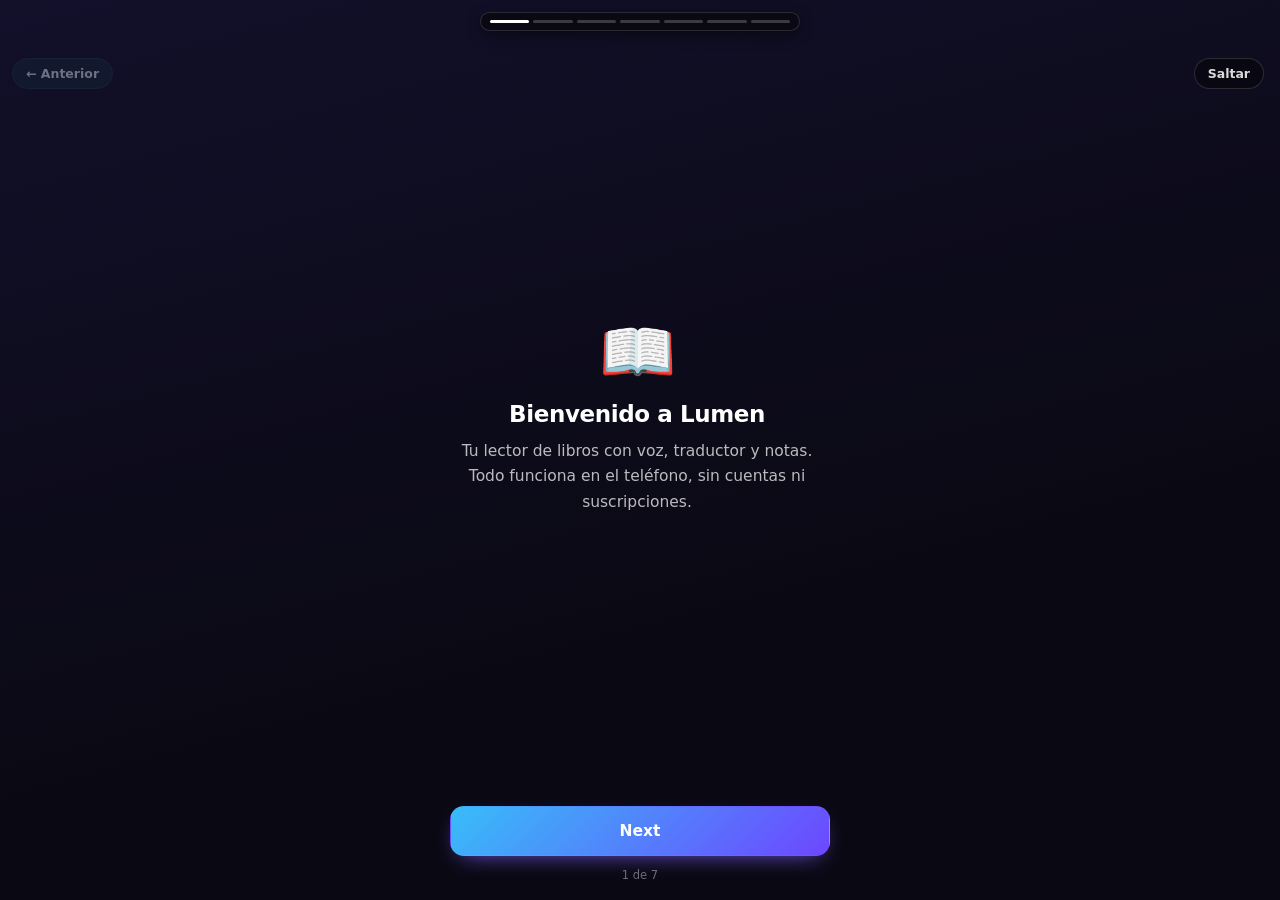
==== commit 099039f7: "v171" ====
--- a/index.html
+++ b/index.html
@@ -1,5 +1,5 @@
 <!doctype html>
-<html lang="es" class="dark">
+<html lang="es" class="dark" data-theme="nocturno">
   <head>
     <meta charset="UTF-8" />
     <link rel="icon" type="image/svg+xml" href="./favicon.svg" />
@@ -7,7 +7,7 @@
       name="viewport"
       content="width=device-width, initial-scale=1.0, maximum-scale=1.0, user-scalable=no, viewport-fit=cover"
     />
-    <meta name="theme-color" content="#0b0b0f" />
+    <meta name="theme-color" content="#0a1420" />
     <meta name="mobile-web-app-capable" content="yes" />
     <meta name="apple-mobile-web-app-status-bar-style" content="black-translucent" />
     <title>Lumen Reader</title>
--- a/assets/index-DQUWFWNX.css
+++ b/assets/index-DQUWFWNX.css
@@ -619,7 +619,10 @@
   width: 100%;
   height: 100%;
   scroll-snap-align: center;
-  scroll-snap-stop: always;
+  /* v169: antes "always" obligaba a parar en cada página y el carrusel "se
+     quedaba quieto / no dejaba moverse" al deslizar rápido. Con "normal" el
+     gesto fluido puede saltar páginas (más rápido y fácil). */
+  scroll-snap-stop: normal;
   overflow-y: auto;
   overflow-x: hidden;
   padding: calc(var(--safe-t) + 54px) 0 calc(var(--safe-b) + 72px);
@@ -1521,7 +1524,7 @@
   display: flex;
   flex-direction: column;
   align-items: center;
-  padding: 24px 26px;
+  padding: 24px 0;
   overflow-y: auto;
   overflow-x: hidden;
   max-height: calc(100vh - 150px);
@@ -2087,7 +2090,7 @@
 .ad-slot:not(.ad-space) { display: none; min-height: 0; }
 
 /* --- estados: página escaneada --- */
-.st-content { width: 100%; max-width: 26rem; margin: 0 auto; display: flex; flex-direction: column; gap: 14px; }
+.st-content { width: 100%; max-width: 28rem; margin: 0 auto; display: flex; flex-direction: column; gap: 14px; }
 .st-scan { position: relative; border-radius: 16px; overflow: hidden; border: 1px solid rgba(255,255,255,.14); }
 .st-scan img { width: 100%; display: block; max-height: 44vh; object-fit: cover; object-position: top; }
 .st-scan-tag {
@@ -6275,6 +6278,35 @@
   padding: 6px 8px;
 }
 .bp-hist { margin-bottom: 14px; }
+/* v168: check «Buscar en el navegador integrado» (ON por defecto) */
+.bp-integrado {
+  display: flex;
+  align-items: flex-start;
+  gap: 9px;
+  margin: 0 2px 12px;
+  padding: 10px 12px;
+  border: 1px solid var(--line, #d7d4cc);
+  border-radius: 12px;
+  background: var(--bg-soft, #fffdf7);
+  cursor: pointer;
+  font-size: 13px;
+  font-weight: 600;
+}
+.bp-integrado input {
+  margin-top: 2px;
+  width: 17px;
+  height: 17px;
+  accent-color: var(--accent, #7c5cff);
+  flex-shrink: 0;
+}
+.bp-integrado span { display: flex; flex-direction: column; gap: 3px; }
+.bp-integrado small {
+  font-size: 11px;
+  font-weight: 500;
+  color: var(--fg-dim, #a7abb5);
+  line-height: 1.4;
+}
+.bp-integrado.des { opacity: .7; cursor: default; }
 .bp-hist-top {
   display: flex;
   justify-content: space-between;
@@ -7946,12 +7978,10 @@
   max-height: calc(100dvh - 176px);
   overflow-y: auto;
   overscroll-behavior: contain;
-}
-/* El desplazamiento se nota: sin esto parece que el contenido está cortado. */
-.st-body > *::-webkit-scrollbar { width: 3px; }
-.st-body > *::-webkit-scrollbar-thumb {
-  background: rgba(255, 255, 255, .28);
-  border-radius: 3px;
+  /* v165: el margen lateral va DENTRO de la carta: la barra de scroll queda
+     pegada al borde de la pantalla y la fila sticky de botones (Siguiente/Saltar)
+     ya no se le cruza. */
+  padding: 0 26px;
 }
 
 /* ══════ Historias de preguntas rediseñadas (v37) ══════ */
@@ -8309,6 +8339,11 @@
   pointer-events: none;
 }
 .rd-scroll-fab > * { pointer-events: auto; }
+/* v169: el fab de auto-scroll se oculta al ocultar los controles (clic en el
+   contenido), igual que las barras; antes se quedaba fijo y no desaparecía. */
+.reader.sin-controles .rd-scroll-fab { opacity: 0; transition: opacity .25s ease; }
+.reader.sin-controles .rd-scroll-fab > * { pointer-events: none; }
+.rd-scroll-btn.rd-scroll-toggle.on { background: var(--accent); border-color: var(--accent); color: #fff; opacity: 1; }
 .rd-scroll-btn {
   width: 44px;
   height: 44px;
@@ -8992,25 +9027,28 @@
   display: flex;
   flex-direction: column;
   align-items: flex-end;
-  gap: 8px;
+  gap: 6px; /* v170: más compacto (antes 8px) */
   pointer-events: none;
 }
 .rd-scroll-fab > * { pointer-events: auto; }
 
+/* v170: más compacto (antes 48px) para que el conjunto no tape la página */
 .rd-scroll-btn {
-  width: 48px;
-  height: 48px;
+  width: 40px;
+  height: 40px;
   border-radius: 50%;
   border: 1.5px solid var(--line);
   background: var(--bg-elev);    /* sin transparencia cuando no está en uso */
   color: var(--fg);
-  font-size: 17px;
+  font-size: 15px;
   font-weight: 700;
   line-height: 1;
   box-shadow: 0 3px 12px rgba(0,0,0,.35);
   opacity: .92;                  /* visible pero no intrusivo */
   transition: opacity .2s, transform .15s, background .2s;
 }
+.rd-scroll-sync { border-color: var(--flame, #ff9f43); color: var(--flame, #ff9f43); opacity: 1; }
+.rd-scroll-sync:active { background: color-mix(in srgb, var(--flame, #ff9f43) 18%, transparent); }
 .rd-scroll-btn:active { transform: scale(.88); opacity: 1; }
 .rd-scroll-fab.auto .rd-scroll-btn {
   opacity: 1;
@@ -9089,10 +9127,11 @@
 
 /* Botón separado de navegación arriba/abajo: más pequeño y a la izquierda
    del botón principal, para no confundirlo con el control de velocidad. */
+/* v170: más compacto (antes 34px) el botón ↑/↓ (volver arriba / bajar al fondo) */
 .rd-scroll-nav {
-  width: 34px;
-  height: 34px;
-  font-size: 13px;
+  width: 30px;
+  height: 30px;
+  font-size: 12px;
   border-radius: 50%;
   border: 1.5px solid var(--line);
   background: var(--bg-elev);
@@ -11121,6 +11160,11 @@
 .carr-nav:hover, .carr-nav:active { opacity: 0.85; }
 .carr-nav.prev { left: 4px; }
 .carr-nav.next { right: 4px; }
+/* v171: los botones laterales están ESTÁTICOS al tocar (sin cambio de opacidad
+   ni animación, que era el "efecto" que se movía) y son más sensibles
+   (touch-action: manipulation quita el retardo del tap). */
+.carr-nav { touch-action: manipulation; transition: none; }
+.carr-nav:active { opacity: 0.38; }
 .desp-opts { display: flex; flex-direction: column; gap: 8px; }
 .desp-opt {
   display: flex;
@@ -11209,6 +11253,18 @@
   color: #fff;
 }
 .st-rm-titulo { font-size: 21px; font-weight: 800; }
+/* v168: la carta-filtro de repaso («¿Qué quieres reforzar hoy?») ahora lleva su
+   propio panel con padding, para que en móvil no se pegue a los bordes y respire
+   igual que las demás cartas. */
+.st-rm-panel {
+  width: 100%;
+  box-sizing: border-box;
+  padding: 2px 12px 12px;
+  display: flex;
+  flex-direction: column;
+  align-items: center;
+  gap: 14px;
+}
 .st-rm-sub {
   font-size: 11px;
   font-weight: 700;
@@ -11269,7 +11325,9 @@
   position: absolute;
   left: 0;
   right: 0;
-  bottom: calc(var(--safe-b, 0px) + 120px);
+  /* v169: sube de 120px a 150px para no chocar con el fab centrado «Ver
+     imagen/Ver texto» (a 104px); antes se solapaban (120–141px). */
+  bottom: calc(var(--safe-b, 0px) + 150px);
   z-index: 25;
   display: flex;
   align-items: center;
@@ -11277,11 +11335,44 @@
   gap: 9px;
   padding: 4px 10px;
   pointer-events: none;
+  flex-wrap: nowrap;
+  max-width: 100%;
   transition: transform 0.28s cubic-bezier(0.22, 1, 0.36, 1), opacity 0.2s;
 }
 .rd-barra > * { pointer-events: auto; }
 .rd-barra.hidden-bottom > * { pointer-events: none; }
-.reader .page-badge { display: none; }
+/* v170: en Original, la página actual (N/M) vuelve a mostrarse: píldora
+   discreta, clicable para «ir a la página». Antes (v160) estaba en display:none.
+   Se ubica centrada en la parte baja, sin chocar con la barra (que está a 150px). */
+.reader .page-badge {
+  display: inline-flex;
+  align-items: center;
+  gap: 4px;
+  position: absolute;
+  bottom: calc(var(--safe-b) + 10px);
+  left: 50%;
+  transform: translateX(-50%);
+  z-index: 30;
+  font-size: 12px;
+  font-weight: 600;
+  font-variant-numeric: tabular-nums;
+  padding: 5px 12px;
+  border-radius: 999px;
+  background: rgba(18, 19, 26, 0.72);
+  border: 1px solid rgba(255, 255, 255, 0.14);
+  backdrop-filter: blur(10px);
+  -webkit-backdrop-filter: blur(10px);
+  color: var(--fg, #fff);
+  opacity: 0.92;
+  pointer-events: auto;
+  cursor: pointer;
+  box-shadow: 0 4px 16px rgba(0, 0, 0, 0.25);
+  -webkit-tap-highlight-color: transparent;
+}
+.reader .page-badge:active {
+  transform: translateX(-50%) scale(0.96);
+  background: rgba(30, 32, 44, 0.9);
+}
 .rb-colores {
   display: flex;
   align-items: center;
@@ -11391,6 +11482,18 @@
 .rb-fx.on {
   border-color: var(--acc, #9d8cff);
   box-shadow: 0 0 0 2px var(--acc, #9d8cff), 0 2px 10px rgba(0, 0, 0, 0.3);
+}
+/* v169: en pantallas estrechas la barra se compacta para que los 3 grupos
+   (color de página + zoom + filtros) quepan en UNA sola línea y el 🎛 no
+   baje/envuelva ni choque con el botón «Ver imagen/Ver texto». */
+@media (max-width: 430px) {
+  .rd-barra { gap: 6px; padding: 3px 8px; }
+  .rb-colores { gap: 5px; padding: 4px 6px; }
+  .rb-dot { width: 16px; height: 16px; }
+  .rb-zoom { gap: 1px; padding: 2px 3px; }
+  .rb-btn { width: 24px; height: 24px; font-size: 14px; }
+  .rb-pct { min-width: 38px; height: 24px; font-size: 11px; padding: 0 4px; }
+  .rb-fx { width: 26px; height: 26px; font-size: 12px; }
 }
 /* v123: el zoom unificado también aplica a las imágenes (canvas de la página
    única de PDF; el resto ya usaba --doczoom vía .doc-flow). En el carrusel de
@@ -11552,6 +11655,12 @@
 }
 .lg-temas {
   margin: 0 4px 12px;
+}
+/* v168: en móvil, las 13 chips de género apilaban varias filas y formaban una
+   barra horizontal muy alta. Más pequeñas y justas = mucho más compacto. */
+@media (max-width: 640px) {
+  .lg-temas { gap: 5px; margin: 0 4px 8px; }
+  .lg-temas .chip { font-size: 11.5px; padding: 5px 9px; border-radius: 9px; }
 }
 .lg-grid {
   display: grid;
@@ -11733,7 +11842,8 @@
 }
 .st-nota-visual b { color: var(--accent); }
 @media (max-width: 400px) {
-  .st-body { padding: 16px 14px; }
+  .st-body { padding: 16px 0; }
+  .st-body > * { padding: 0 14px; }
   .st-vocab { gap: 12px; }
   .st-fsrs-btns { gap: 8px; }
   .st-fsrs-btns button { font-size: 12px; padding: 10px 2px; }
@@ -11802,22 +11912,24 @@
 .mus-pill:hover { color: var(--fg); border-color: var(--acc, #7c5cff); }
 /* ===== v146: «Color de la letra» también en Original y en «Sin fondo» ===== */
 .reader[data-letra]:not([data-letra="auto"]) .orig-pre { color: var(--letra-user) !important; }
+.reader[data-letra]:not([data-letra="auto"]) .orig-html { color: var(--letra-user) !important; }
+.reader[data-letra]:not([data-letra="auto"]) .orig-html * { color: inherit !important; }
 .reader[data-letra]:not([data-letra="auto"]) .orig-pre * { color: inherit !important; }
 /* Sin fondo (Imágenes): la tinta toma el color elegido */
 .reader[data-letra="#ffffff"].sin-papel .carousel.orig img,
-.reader[data-letra="#ffffff"].sin-papel .zoom-pane img { mix-blend-mode: screen; filter: grayscale(1) invert(1) contrast(1.05); }
+.reader[data-letra="#ffffff"].sin-papel .zoom-pane img, .reader[data-letra="#ffffff"].sin-papel .doc-flow .doc-img, .reader[data-letra="#ffffff"].sin-papel .doc-flow .doc-page>img, .reader[data-letra="#ffffff"].sin-papel .orig-flow img, .reader[data-letra="#ffffff"].sin-papel .orig-flow canvas, .reader[data-letra="#ffffff"].sin-papel .zoom-pane canvas { mix-blend-mode: screen; filter: grayscale(1) invert(1) contrast(1.05); }
 .reader[data-letra="#14161b"].sin-papel .carousel.orig img,
-.reader[data-letra="#14161b"].sin-papel .zoom-pane img { filter: grayscale(1) contrast(1.08); }
+.reader[data-letra="#14161b"].sin-papel .zoom-pane img, .reader[data-letra="#14161b"].sin-papel .doc-flow .doc-img, .reader[data-letra="#14161b"].sin-papel .doc-flow .doc-page>img, .reader[data-letra="#14161b"].sin-papel .orig-flow img, .reader[data-letra="#14161b"].sin-papel .orig-flow canvas, .reader[data-letra="#14161b"].sin-papel .zoom-pane canvas { filter: grayscale(1) contrast(1.08); }
 .reader[data-letra="#f1e3c3"].sin-papel .carousel.orig img,
-.reader[data-letra="#f1e3c3"].sin-papel .zoom-pane img { filter: grayscale(1) sepia(1) hue-rotate(12deg) saturate(2.1) brightness(1.02); }
+.reader[data-letra="#f1e3c3"].sin-papel .zoom-pane img, .reader[data-letra="#f1e3c3"].sin-papel .doc-flow .doc-img, .reader[data-letra="#f1e3c3"].sin-papel .doc-flow .doc-page>img, .reader[data-letra="#f1e3c3"].sin-papel .orig-flow img, .reader[data-letra="#f1e3c3"].sin-papel .orig-flow canvas, .reader[data-letra="#f1e3c3"].sin-papel .zoom-pane canvas { filter: grayscale(1) sepia(1) hue-rotate(12deg) saturate(2.1) brightness(1.02); }
 .reader[data-letra="#e8b96b"].sin-papel .carousel.orig img,
-.reader[data-letra="#e8b96b"].sin-papel .zoom-pane img { filter: grayscale(1) sepia(1) hue-rotate(0deg) saturate(3.1); }
+.reader[data-letra="#e8b96b"].sin-papel .zoom-pane img, .reader[data-letra="#e8b96b"].sin-papel .doc-flow .doc-img, .reader[data-letra="#e8b96b"].sin-papel .doc-flow .doc-page>img, .reader[data-letra="#e8b96b"].sin-papel .orig-flow img, .reader[data-letra="#e8b96b"].sin-papel .orig-flow canvas, .reader[data-letra="#e8b96b"].sin-papel .zoom-pane canvas { filter: grayscale(1) sepia(1) hue-rotate(0deg) saturate(3.1); }
 .reader[data-letra="#9fe6a0"].sin-papel .carousel.orig img,
-.reader[data-letra="#9fe6a0"].sin-papel .zoom-pane img { filter: grayscale(1) sepia(1) hue-rotate(95deg) saturate(2.6) brightness(1.02); }
+.reader[data-letra="#9fe6a0"].sin-papel .zoom-pane img, .reader[data-letra="#9fe6a0"].sin-papel .doc-flow .doc-img, .reader[data-letra="#9fe6a0"].sin-papel .doc-flow .doc-page>img, .reader[data-letra="#9fe6a0"].sin-papel .orig-flow img, .reader[data-letra="#9fe6a0"].sin-papel .orig-flow canvas, .reader[data-letra="#9fe6a0"].sin-papel .zoom-pane canvas { filter: grayscale(1) sepia(1) hue-rotate(95deg) saturate(2.6) brightness(1.02); }
 .reader[data-letra="#9ec9ff"].sin-papel .carousel.orig img,
-.reader[data-letra="#9ec9ff"].sin-papel .zoom-pane img { filter: grayscale(1) sepia(1) hue-rotate(180deg) saturate(2.3) brightness(1.02); }
+.reader[data-letra="#9ec9ff"].sin-papel .zoom-pane img, .reader[data-letra="#9ec9ff"].sin-papel .doc-flow .doc-img, .reader[data-letra="#9ec9ff"].sin-papel .doc-flow .doc-page>img, .reader[data-letra="#9ec9ff"].sin-papel .orig-flow img, .reader[data-letra="#9ec9ff"].sin-papel .orig-flow canvas, .reader[data-letra="#9ec9ff"].sin-papel .zoom-pane canvas { filter: grayscale(1) sepia(1) hue-rotate(180deg) saturate(2.3) brightness(1.02); }
 .reader[data-letra="#ffb3d9"].sin-papel .carousel.orig img,
-.reader[data-letra="#ffb3d9"].sin-papel .zoom-pane img { filter: grayscale(1) sepia(1) hue-rotate(315deg) saturate(2.6) brightness(1.02); }
+.reader[data-letra="#ffb3d9"].sin-papel .zoom-pane img, .reader[data-letra="#ffb3d9"].sin-papel .doc-flow .doc-img, .reader[data-letra="#ffb3d9"].sin-papel .doc-flow .doc-page>img, .reader[data-letra="#ffb3d9"].sin-papel .orig-flow img, .reader[data-letra="#ffb3d9"].sin-papel .orig-flow canvas, .reader[data-letra="#ffb3d9"].sin-papel .zoom-pane canvas { filter: grayscale(1) sepia(1) hue-rotate(315deg) saturate(2.6) brightness(1.02); }
 /* ===== v146: caja de colores en «Colores de la página» ===== */
 .fx-let { margin: 12px 0 4px; padding: 10px 10px 8px; border-radius: 12px; background: var(--bg-soft, rgba(127, 127, 127, .1)); }
 .fx-let-cab { font-size: 12.5px; font-weight: 700; color: var(--fg-dim, #9aa0aa); margin-bottom: 8px; }
